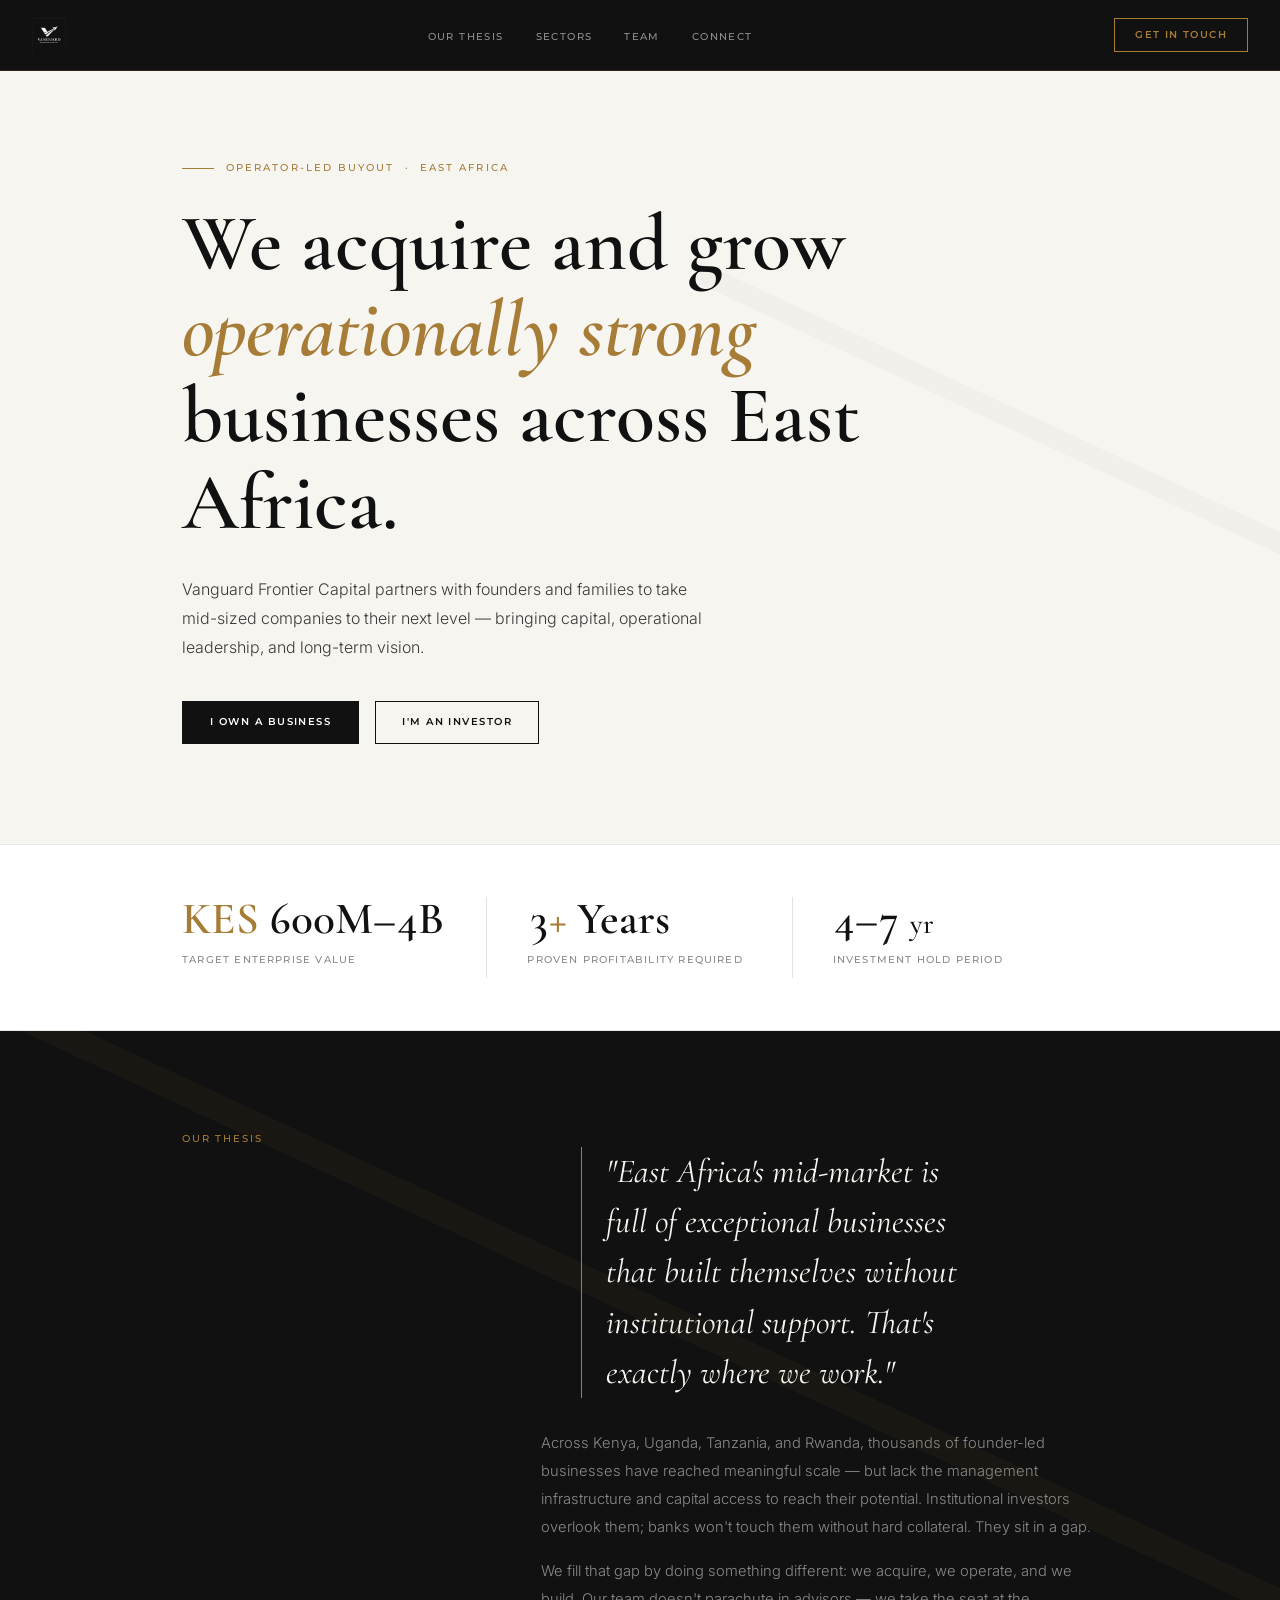
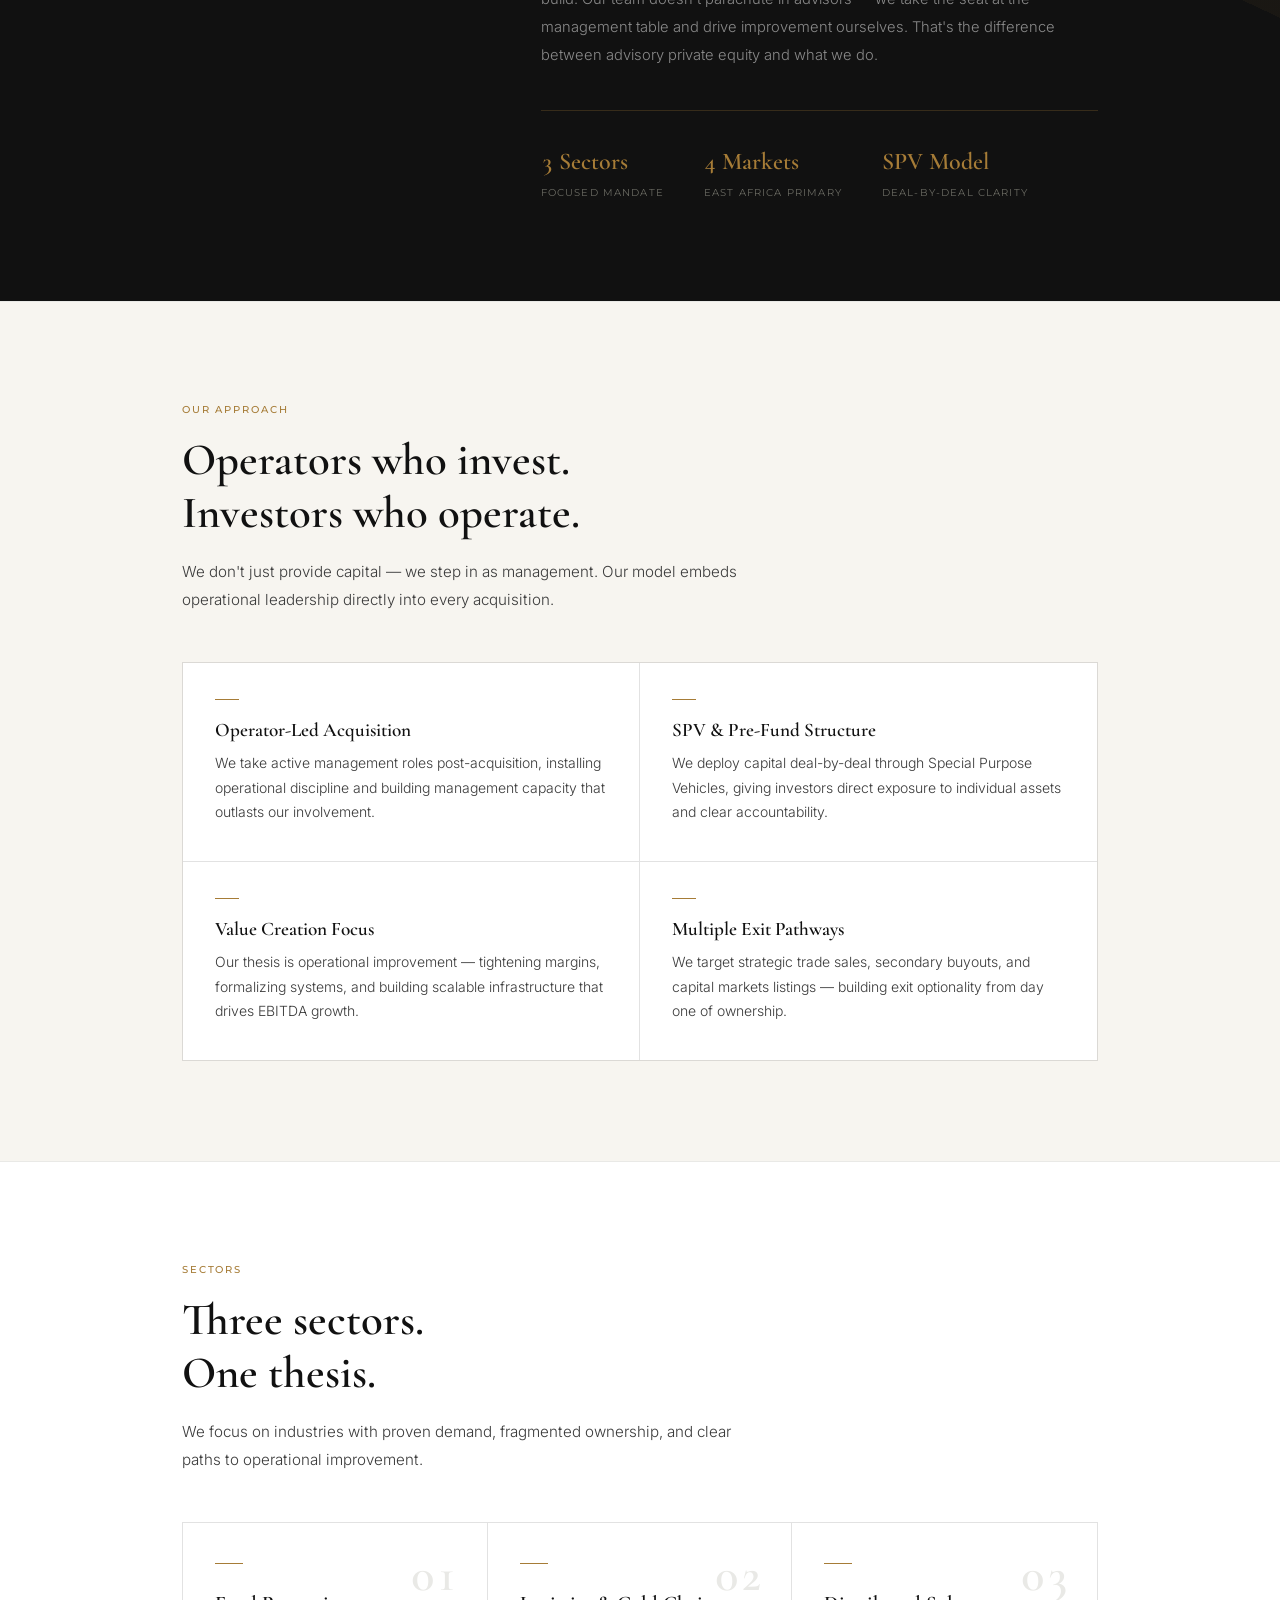
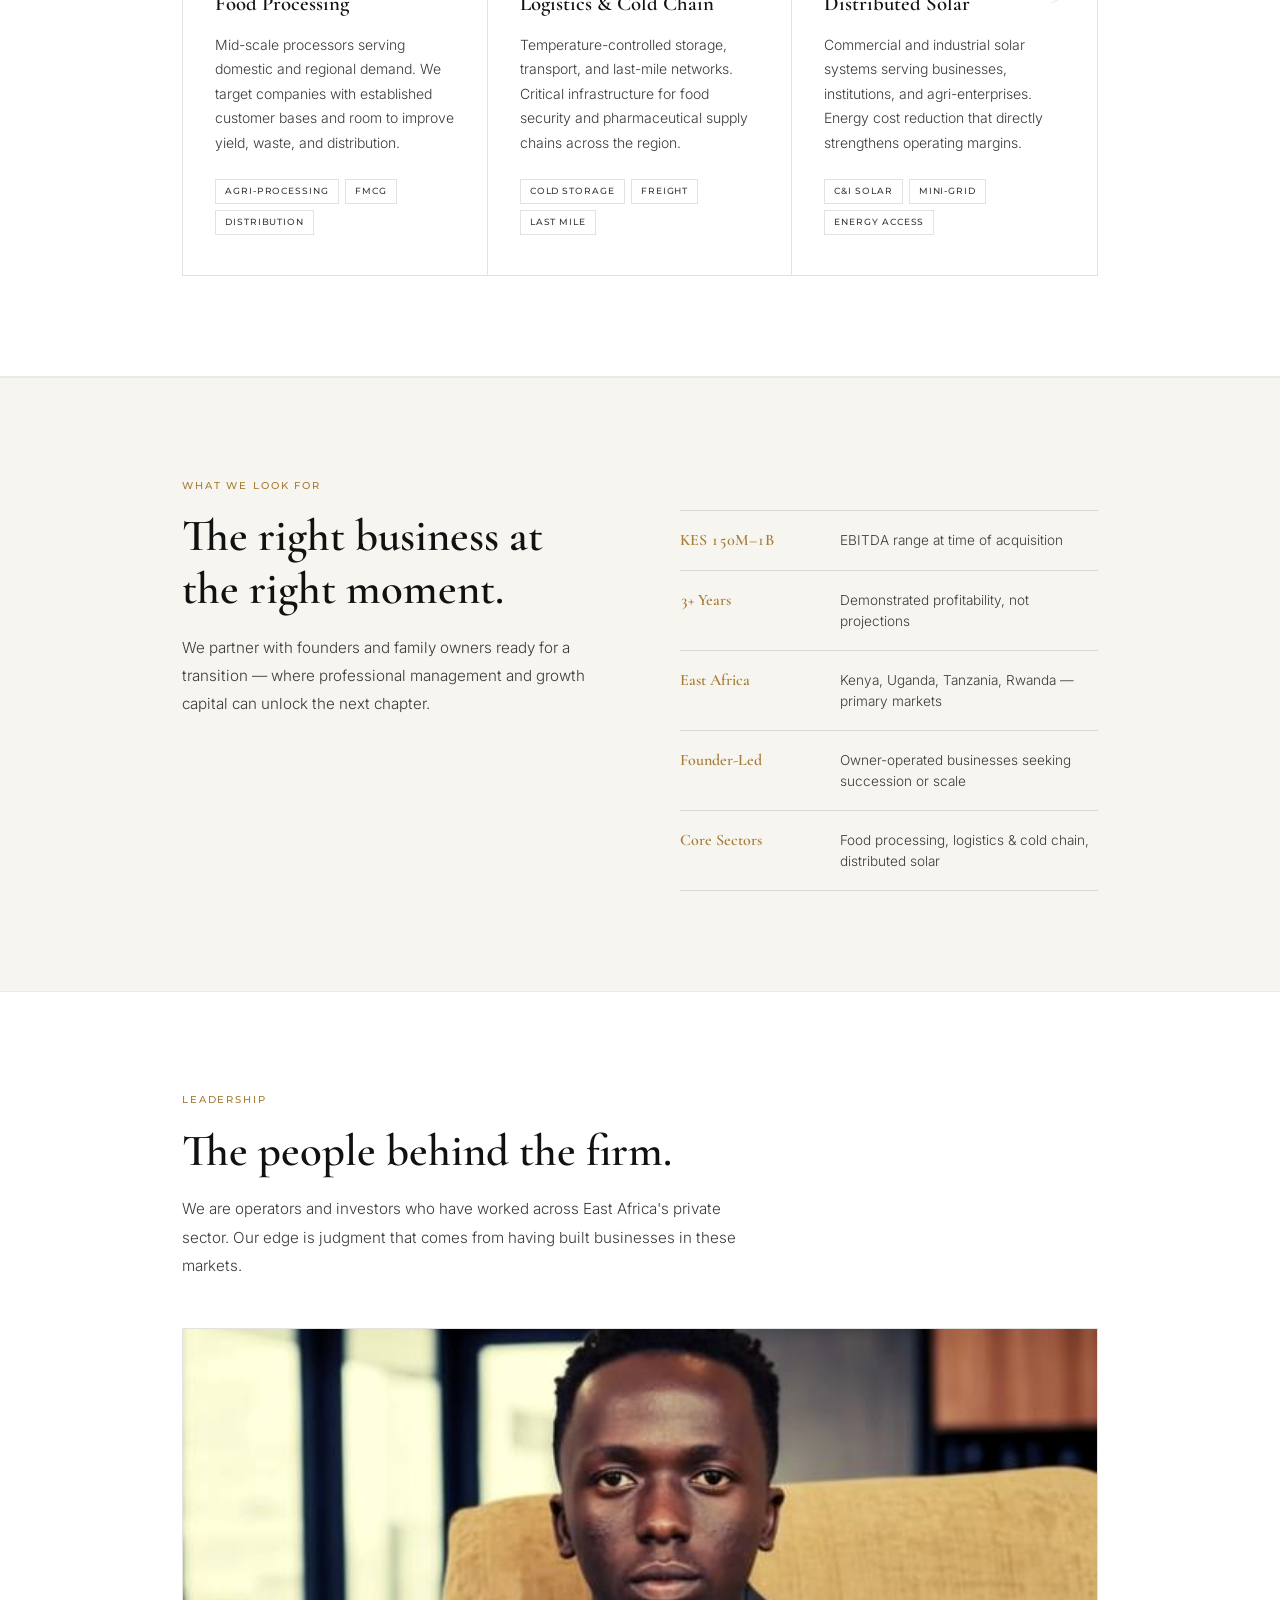
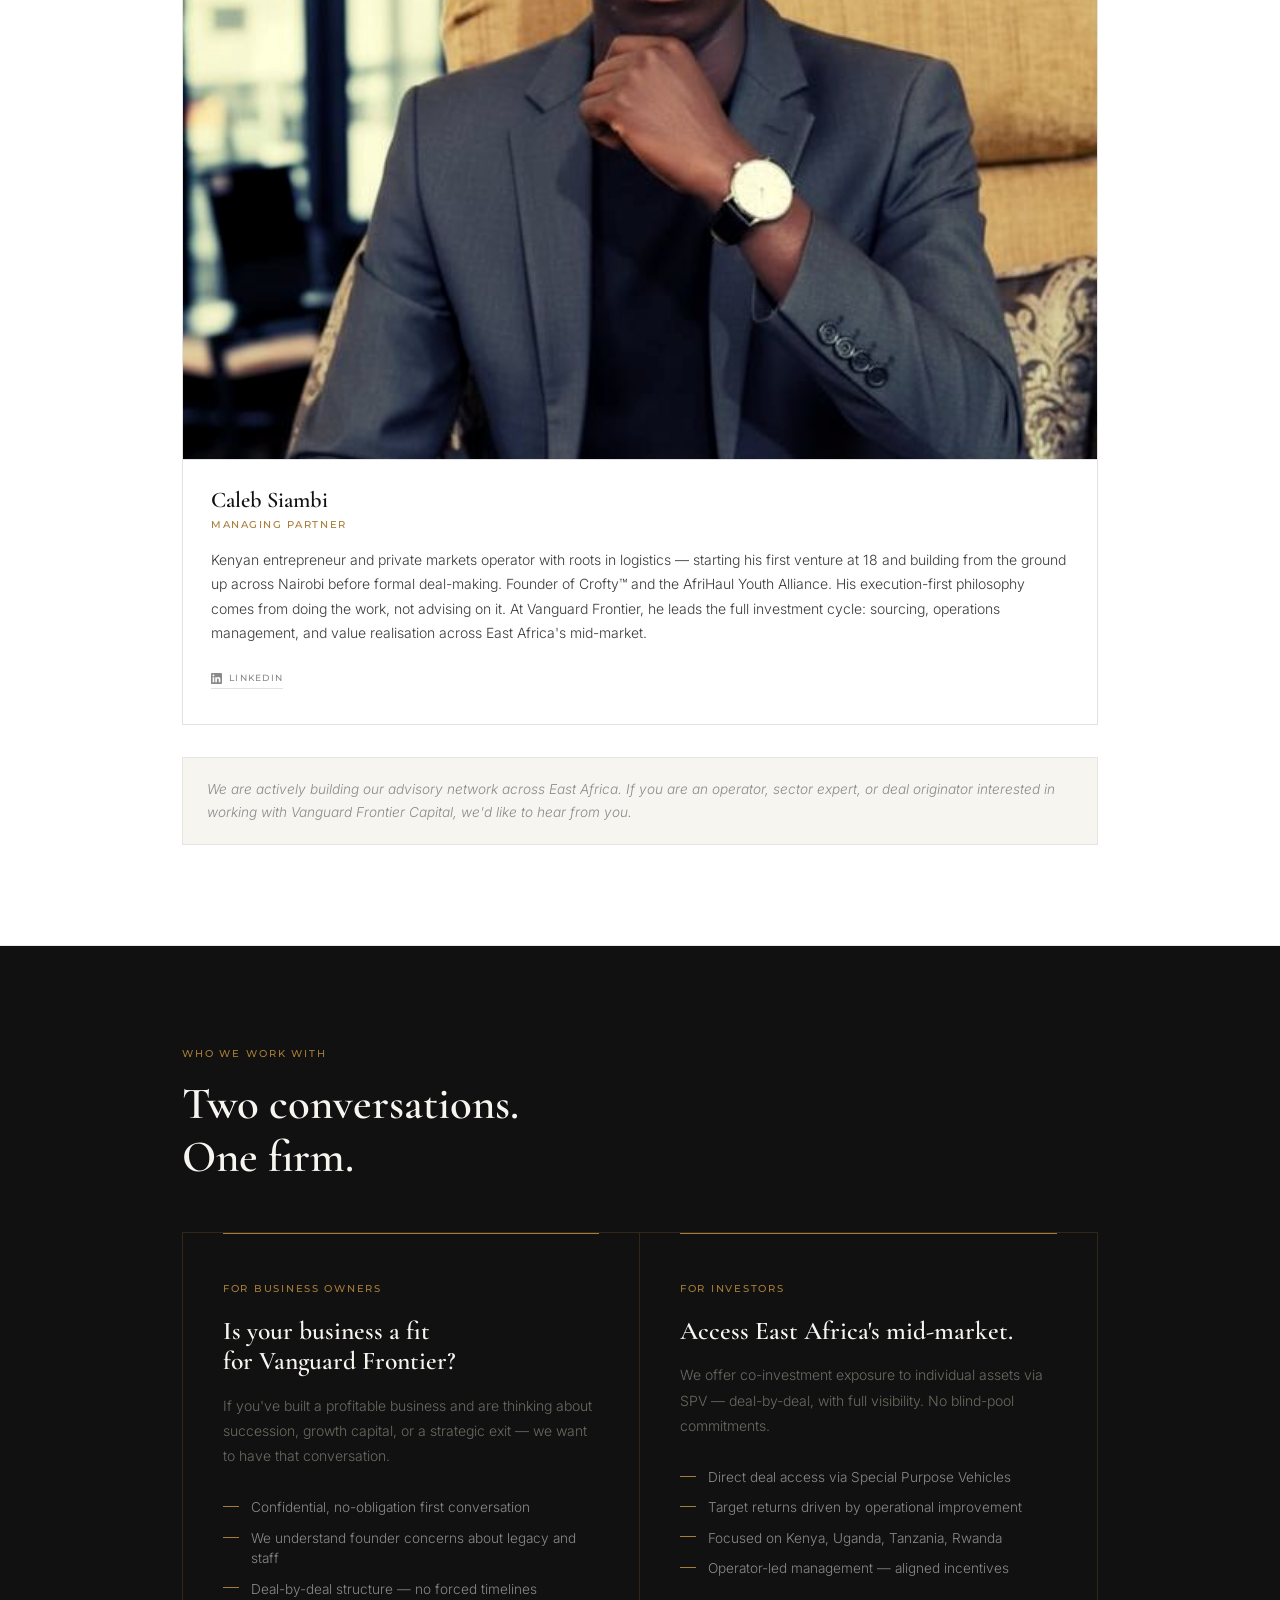
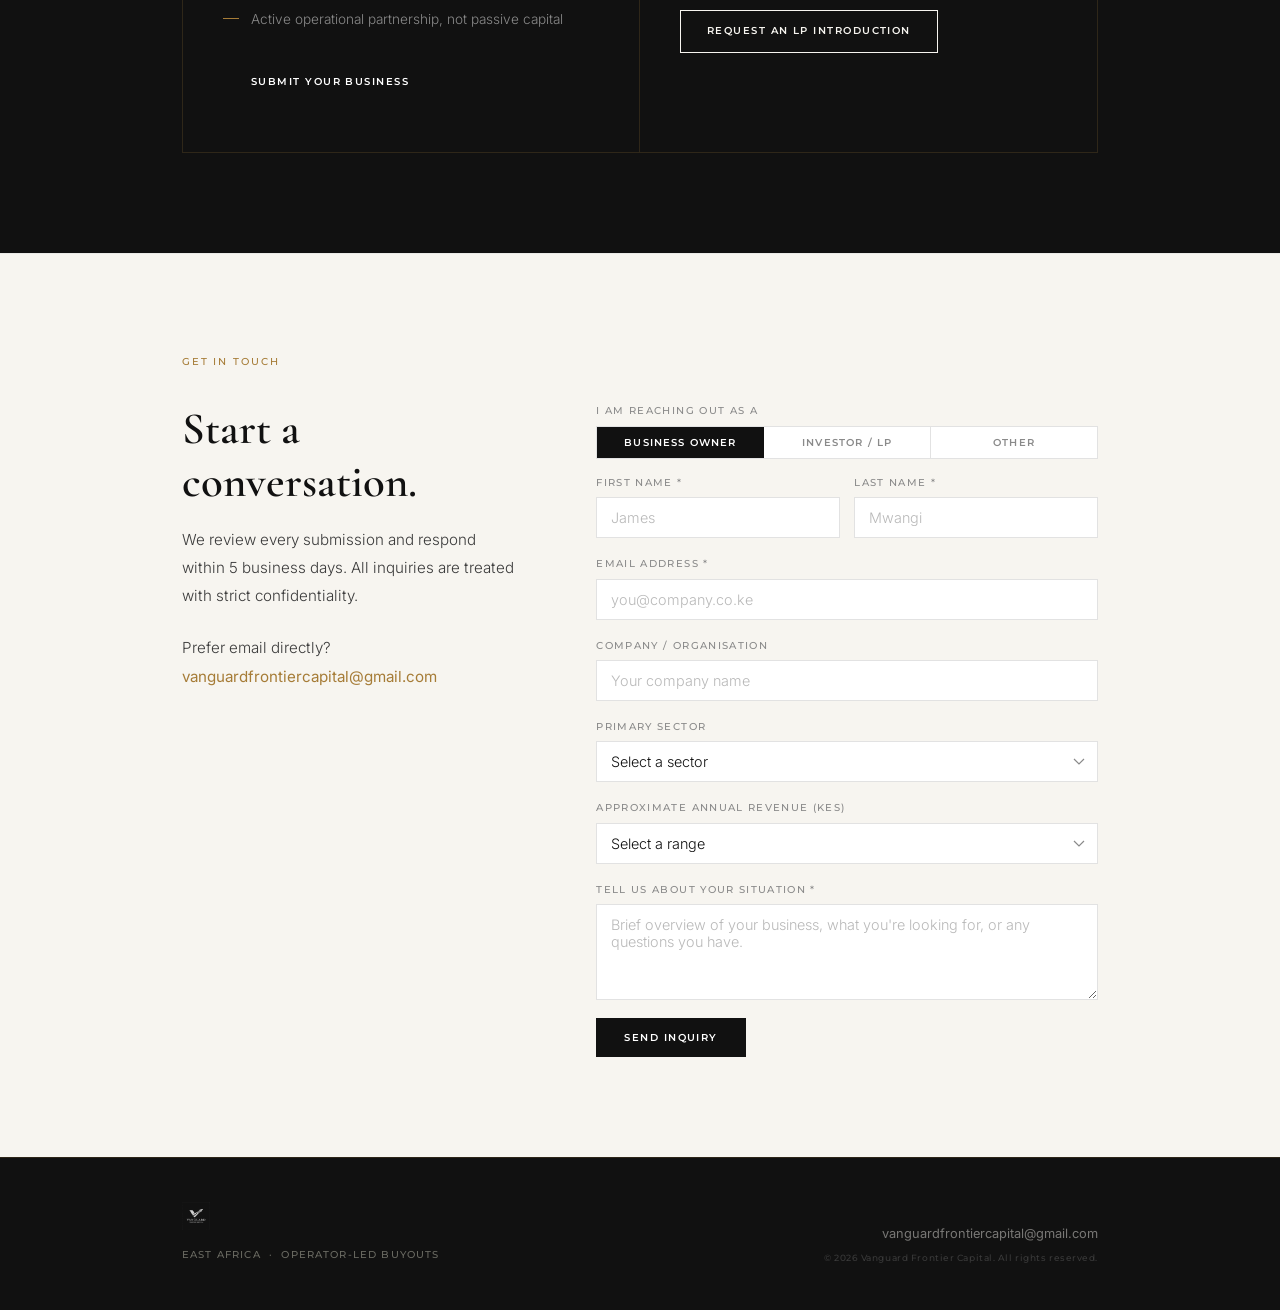
==== index.html @ 426a9747 "Add files via upload" ====
<!doctype html><html><head><meta charset=utf8><meta name=viewport content="width=device-width,initial-scale=1,viewport-fit=cover"><style>:root{color-scheme:light;box-sizing:border-box;padding-top:env(safe-area-inset-top,0px);padding-bottom:env(safe-area-inset-bottom,0px)}html{scroll-padding-top:env(safe-area-inset-top,0px)}body{margin:0;padding:0;font:14px -apple-system,BlinkMacSystemFont,sans-serif;background:#fff;color:#000}img{max-width:100%}[hidden]:not([hidden=until-found i]){display:none!important}</style></head><body>
<title>Vanguard Frontier Capital</title>
<meta name="claude:viewport-fit-sides" content="cover">
<link rel="stylesheet" href="https://fonts.googleapis.com/css2?family=Cormorant+Garamond:ital,wght@0,400;0,500;0,600;1,400;1,600&family=Inter:wght@300;400;500;600&family=Montserrat:wght@500;600&display=swap">

<style>
/* ─── Brand tokens (VFC Brand Guidelines Oct 2026) ───────────────────────── */
/* Layout: white-primary, strict grid, hairline rules, no gradients */
:root {
  --ink:       #111111;
  --white:     #FFFFFF;
  --paper:     #F7F5F0;
  --graphite:  #3A3A3A;
  --steel:     #8A8A8A;
  --mist:      #E9E9E6;
  --bronze:    #A67C37;
  --bronze-dim:#8a6630;
  --border:    rgba(17,17,17,0.12);
  --border-lt: rgba(17,17,17,0.07);

  /* Dark surfaces (nav, footer, select dark sections) */
  --dark-bg:   #111111;
  --dark-surf: #1a1a18;
  --dark-brd:  rgba(167,124,55,0.2);

  --display: 'Cormorant Garamond', Georgia, serif;
  --body:    'Inter', Arial, sans-serif;
  --label:   'Montserrat', Arial, sans-serif;

  color-scheme: light dark;
}

/* Committed to the brand's light-first look on light viewers,
   dark for dark-preferring — but the brand is light-primary */
@media (prefers-color-scheme: dark) {
  :root:not([data-theme="light"]) {
    --ink:      #F7F5F0;
    --white:    #141412;
    --paper:    #1a1a18;
    --graphite: #B8B8B0;
    --steel:    #6a6a62;
    --mist:     #2a2a28;
    --border:   rgba(247,245,240,0.1);
    --border-lt:rgba(247,245,240,0.06);
    color-scheme: dark;
  }
}
:root[data-theme="dark"] {
  --ink:      #F7F5F0;
  --white:    #141412;
  --paper:    #1a1a18;
  --graphite: #B8B8B0;
  --steel:    #6a6a62;
  --mist:     #2a2a28;
  --border:   rgba(247,245,240,0.1);
  --border-lt:rgba(247,245,240,0.06);
  color-scheme: dark;
}

*, *::before, *::after { box-sizing: border-box; }

body {
  margin: 0;
  background: var(--white);
  color: var(--ink);
  font-family: var(--body);
  font-size: 16px;
  line-height: 1.6;
  -webkit-font-smoothing: antialiased;
}

/* ─── Shared ─────────────────────────────────────────────────────────────── */
.inner {
  width: 100%;
  max-width: 980px;
  margin-inline: auto;
  padding-left:  max(32px, env(safe-area-inset-left, 0px));
  padding-right: max(32px, env(safe-area-inset-right, 0px));
}

.overline {
  font-family: var(--label);
  font-size: 0.65rem;
  font-weight: 500;
  letter-spacing: 0.18em;
  text-transform: uppercase;
  color: var(--bronze);
  margin: 0 0 1rem;
  display: block;
}

.section-h {
  font-family: var(--display);
  font-size: clamp(1.9rem, 4vw, 2.8rem);
  font-weight: 600;
  line-height: 1.18;
  text-wrap: balance;
  margin: 0 0 1.1rem;
  color: var(--ink);
}

.section-p {
  font-size: 0.95rem;
  font-weight: 300;
  color: var(--graphite);
  line-height: 1.85;
  margin: 0 0 1.5rem;
  max-width: 560px;
}

hr.rule {
  border: none;
  border-top: 0.5px solid var(--bronze);
  margin: 0;
  opacity: 0.5;
}

.btn-solid {
  display: inline-block;
  font-family: var(--label);
  font-size: 0.65rem;
  font-weight: 600;
  letter-spacing: 0.14em;
  text-transform: uppercase;
  color: var(--white);
  background: var(--ink);
  padding: 13px 28px;
  text-decoration: none;
  border: none;
  cursor: pointer;
  transition: background 0.2s;
}
.btn-solid:hover { background: var(--graphite); }

.btn-ghost {
  display: inline-block;
  font-family: var(--label);
  font-size: 0.65rem;
  font-weight: 600;
  letter-spacing: 0.14em;
  text-transform: uppercase;
  color: var(--ink);
  background: transparent;
  padding: 12px 26px;
  text-decoration: none;
  border: 1px solid var(--ink);
  cursor: pointer;
  transition: background 0.2s, color 0.2s;
}
.btn-ghost:hover { background: var(--ink); color: var(--white); }

/* ─── Nav ─── dark band, white logo */
nav {
  position: fixed;
  top: 0;
  inset-inline: 0;
  z-index: 100;
  background: var(--dark-bg);
  border-bottom: 0.5px solid var(--dark-brd);
  padding-block: 18px;
  padding-left:  max(32px, env(safe-area-inset-left, 0px));
  padding-right: max(32px, env(safe-area-inset-right, 0px));
  display: flex;
  align-items: center;
  justify-content: space-between;
  gap: 20px;
}

.nav-logo {
  height: 34px;
  width: auto;
  display: block;
}

.nav-links {
  display: flex;
  gap: 32px;
  list-style: none;
  margin: 0;
  padding: 0;
}
.nav-links a {
  font-family: var(--label);
  font-size: 0.62rem;
  font-weight: 500;
  letter-spacing: 0.14em;
  text-transform: uppercase;
  color: rgba(247,245,240,0.55);
  text-decoration: none;
  transition: color 0.2s;
}
.nav-links a:hover { color: #F7F5F0; }

.nav-cta {
  font-family: var(--label);
  font-size: 0.62rem;
  font-weight: 600;
  letter-spacing: 0.14em;
  text-transform: uppercase;
  color: var(--bronze);
  border: 0.5px solid var(--bronze);
  padding: 8px 20px;
  text-decoration: none;
  transition: background 0.2s, color 0.2s;
  white-space: nowrap;
}
.nav-cta:hover { background: var(--bronze); color: var(--dark-bg); }

/* ─── Hero ─── paper background, ink text */
#hero {
  background: var(--paper);
  padding-block: 160px 100px;
  position: relative;
  overflow: hidden;
  border-bottom: 0.5px solid var(--mist);
}

/* Diagonal arrow motif — brand signature, 5-10% opacity watermark */
#hero::after {
  content: "";
  position: absolute;
  top: 0; right: -60px; bottom: 0;
  width: 50%;
  background: linear-gradient(
    25deg,
    transparent 49%,
    rgba(17,17,17,0.025) 49%,
    rgba(17,17,17,0.025) 51%,
    transparent 51%
  );
  pointer-events: none;
}

.hero-eyebrow {
  font-family: var(--label);
  font-size: 0.65rem;
  font-weight: 500;
  letter-spacing: 0.2em;
  text-transform: uppercase;
  color: var(--bronze);
  margin: 0 0 1.5rem;
  display: flex;
  align-items: center;
  gap: 12px;
}
.hero-eyebrow::before {
  content: "";
  display: block;
  width: 32px;
  height: 0.5px;
  background: var(--bronze);
  flex-shrink: 0;
}

.hero-h1 {
  font-family: var(--display);
  font-size: clamp(2.8rem, 7vw, 5rem);
  font-weight: 600;
  line-height: 1.08;
  text-wrap: balance;
  margin: 0 0 1.8rem;
  max-width: 760px;
  color: var(--ink);
}
.hero-h1 em {
  font-style: italic;
  color: var(--bronze);
}

.hero-sub {
  font-size: 1rem;
  font-weight: 300;
  color: var(--graphite);
  max-width: 520px;
  margin: 0 0 2.5rem;
  line-height: 1.8;
}

.hero-ctas {
  display: flex;
  gap: 16px;
  flex-wrap: wrap;
}

/* ─── Stats strip ─── white bg, hairline borders */
#stats {
  background: var(--white);
  border-bottom: 0.5px solid var(--mist);
  padding-block: 52px;
}

.stats-row {
  display: grid;
  grid-template-columns: repeat(3, 1fr);
}

.stat-item {
  padding: 0 40px;
  border-right: 0.5px solid var(--border);
}
.stat-item:first-child { padding-left: 0; }
.stat-item:last-child  { border-right: none; }

.stat-num {
  font-family: var(--display);
  font-size: clamp(1.9rem, 3.5vw, 2.8rem);
  font-weight: 600;
  color: var(--ink);
  line-height: 1;
  margin: 0 0 0.4rem;
  font-variant-numeric: tabular-nums;
}
.stat-accent { color: var(--bronze); }

.stat-label {
  font-family: var(--label);
  font-size: 0.62rem;
  letter-spacing: 0.12em;
  text-transform: uppercase;
  color: var(--steel);
  font-weight: 500;
}

/* ─── Thesis ─── dark section */
#thesis {
  background: var(--dark-bg);
  padding-block: 100px;
  position: relative;
  overflow: hidden;
}

/* Diagonal motif on dark */
#thesis::before {
  content: "";
  position: absolute;
  inset: 0;
  background: linear-gradient(
    25deg,
    transparent 60%,
    rgba(167,124,55,0.06) 60%,
    rgba(167,124,55,0.06) 62%,
    transparent 62%
  );
  pointer-events: none;
}

#thesis .overline { color: var(--bronze); }

.thesis-layout {
  display: grid;
  grid-template-columns: 1fr 2fr;
  gap: 80px;
  align-items: start;
}

.thesis-quote {
  font-family: var(--display);
  font-size: clamp(1.5rem, 3vw, 2.1rem);
  font-style: italic;
  font-weight: 400;
  line-height: 1.5;
  color: #F7F5F0;
  margin: 0 0 2rem;
  border-left: 0.5px solid var(--bronze);
  padding-left: 24px;
  text-wrap: balance;
}

.thesis-body {
  font-size: 0.92rem;
  font-weight: 300;
  color: #8A8A8A;
  line-height: 1.9;
  margin: 0 0 1rem;
  max-width: 560px;
}

.thesis-pillars {
  display: flex;
  gap: 40px;
  margin-top: 2.5rem;
  padding-top: 2rem;
  border-top: 0.5px solid rgba(167,124,55,0.25);
  flex-wrap: wrap;
}

.pillar-val {
  font-family: var(--display);
  font-size: 1.5rem;
  font-weight: 600;
  color: var(--bronze);
  display: block;
  font-variant-numeric: tabular-nums;
}

.pillar-label {
  font-family: var(--label);
  font-size: 0.6rem;
  letter-spacing: 0.12em;
  text-transform: uppercase;
  color: #6a6a62;
  display: block;
  margin-top: 4px;
}

/* ─── Model ─── paper background */
#model {
  background: var(--paper);
  padding-block: 100px;
  border-top: 0.5px solid var(--mist);
  border-bottom: 0.5px solid var(--mist);
}

.model-grid {
  display: grid;
  grid-template-columns: 1fr 1fr;
  gap: 0;
  border: 0.5px solid var(--border);
  margin-top: 3rem;
}

.model-card {
  padding: 36px 32px;
  border-right: 0.5px solid var(--border);
  border-bottom: 0.5px solid var(--border);
  background: var(--white);
}
.model-card:nth-child(2n) { border-right: none; }
.model-card:nth-child(3),
.model-card:nth-child(4) { border-bottom: none; }

.card-rule {
  width: 24px;
  height: 0.5px;
  background: var(--bronze);
  margin-bottom: 1.2rem;
}

.model-card h3 {
  font-family: var(--display);
  font-size: 1.2rem;
  font-weight: 600;
  color: var(--ink);
  margin: 0 0 0.6rem;
  line-height: 1.2;
}

.model-card p {
  font-size: 0.875rem;
  color: var(--graphite);
  margin: 0;
  line-height: 1.75;
  font-weight: 300;
}

/* ─── Sectors ─── white */
#sectors {
  background: var(--white);
  padding-block: 100px;
  border-bottom: 0.5px solid var(--mist);
}

.sectors-grid {
  display: grid;
  grid-template-columns: repeat(3, 1fr);
  gap: 0;
  border: 0.5px solid var(--border);
  margin-top: 3rem;
}

.sector-card {
  padding: 40px 32px;
  border-right: 0.5px solid var(--border);
  position: relative;
  transition: background 0.25s;
}
.sector-card:last-child { border-right: none; }
.sector-card:hover { background: var(--paper); }

.sector-num {
  font-family: var(--display);
  font-size: 3rem;
  font-weight: 600;
  color: var(--mist);
  line-height: 1;
  position: absolute;
  top: 28px;
  right: 28px;
  font-variant-numeric: tabular-nums;
}

.sector-rule {
  width: 28px;
  height: 0.5px;
  background: var(--bronze);
  margin-bottom: 1.5rem;
}

.sector-card h3 {
  font-family: var(--display);
  font-size: 1.3rem;
  font-weight: 600;
  color: var(--ink);
  margin: 0 0 0.75rem;
  text-wrap: balance;
}

.sector-card p {
  font-size: 0.875rem;
  color: var(--graphite);
  margin: 0 0 1.5rem;
  line-height: 1.75;
  font-weight: 300;
}

.sector-tags {
  display: flex;
  flex-wrap: wrap;
  gap: 6px;
}

.tag {
  font-family: var(--label);
  font-size: 0.58rem;
  letter-spacing: 0.1em;
  text-transform: uppercase;
  color: var(--graphite);
  border: 0.5px solid var(--border);
  padding: 4px 9px;
  font-weight: 500;
}

/* ─── Target ─── paper */
#target {
  background: var(--paper);
  padding-block: 100px;
  border-top: 0.5px solid var(--mist);
  border-bottom: 0.5px solid var(--mist);
}

.target-layout {
  display: grid;
  grid-template-columns: 1fr 1fr;
  gap: 80px;
  align-items: start;
  margin-top: 1rem;
}

.criteria-list {
  list-style: none;
  padding: 0;
  margin: 0;
}

.criteria-list li {
  display: flex;
  gap: 24px;
  align-items: flex-start;
  padding: 18px 0;
  border-bottom: 0.5px solid var(--border);
}
.criteria-list li:first-child { border-top: 0.5px solid var(--border); }

.criteria-val {
  font-family: var(--display);
  font-size: 1rem;
  font-weight: 600;
  color: var(--bronze);
  min-width: 136px;
  font-variant-numeric: tabular-nums;
  flex-shrink: 0;
  line-height: 1.4;
}

.criteria-label {
  font-size: 0.85rem;
  color: var(--graphite);
  font-weight: 300;
  line-height: 1.55;
  min-width: 0;
  padding-top: 1px;
}

/* ─── Team ─── white */
#team {
  background: var(--white);
  padding-block: 100px;
  border-bottom: 0.5px solid var(--mist);
}

.team-grid {
  display: grid;
  grid-template-columns: repeat(auto-fit, minmax(280px, 1fr));
  gap: 0;
  border: 0.5px solid var(--border);
  margin-top: 3rem;
}

.team-card {
  border-right: 0.5px solid var(--border);
  overflow: hidden;
}
.team-card:last-child { border-right: none; }

.team-photo {
  width: 100%;
  aspect-ratio: 4/3.2;
  overflow: hidden;
  border-bottom: 0.5px solid var(--border);
}

.team-photo img {
  width: 100%;
  height: 100%;
  object-fit: cover;
  object-position: center 15%;
  display: block;
  filter: saturate(0.85) contrast(1.05);
}

.team-info {
  padding: 28px 28px 32px;
}

.team-name {
  font-family: var(--display);
  font-size: 1.4rem;
  font-weight: 600;
  color: var(--ink);
  margin: 0 0 4px;
  line-height: 1.1;
}

.team-role {
  font-family: var(--label);
  font-size: 0.6rem;
  letter-spacing: 0.16em;
  text-transform: uppercase;
  color: var(--bronze);
  margin: 0 0 16px;
  font-weight: 500;
}

.team-bio {
  font-size: 0.875rem;
  color: var(--graphite);
  font-weight: 300;
  line-height: 1.75;
  margin: 0 0 20px;
}

.team-linkedin {
  font-family: var(--label);
  font-size: 0.58rem;
  letter-spacing: 0.14em;
  text-transform: uppercase;
  color: var(--steel);
  text-decoration: none;
  display: inline-flex;
  align-items: center;
  gap: 7px;
  border-bottom: 0.5px solid var(--border);
  padding-bottom: 2px;
  transition: color 0.2s, border-color 0.2s;
  font-weight: 500;
}
.team-linkedin:hover { color: var(--bronze); border-color: var(--bronze); }

.team-note {
  margin-top: 2rem;
  padding: 20px 24px;
  border: 0.5px solid var(--border-lt);
  background: var(--paper);
}

.team-note p {
  font-size: 0.85rem;
  color: var(--steel);
  margin: 0;
  font-weight: 300;
  font-style: italic;
  line-height: 1.7;
}

/* ─── Dual CTA ─── dark */
#cta-split {
  background: var(--dark-bg);
  padding-block: 100px;
}

#cta-split .overline { color: var(--bronze); }
#cta-split .section-h { color: #F7F5F0; }

.cta-grid {
  display: grid;
  grid-template-columns: 1fr 1fr;
  gap: 0;
  border: 0.5px solid var(--dark-brd);
  margin-top: 3rem;
}

.cta-panel {
  padding: 48px 40px;
  border-right: 0.5px solid var(--dark-brd);
  position: relative;
}
.cta-panel:last-child { border-right: none; }

.cta-panel::before {
  content: "";
  position: absolute;
  top: 0;
  left: 40px;
  right: 40px;
  height: 0.5px;
  background: var(--bronze);
}

.cta-panel-label {
  font-family: var(--label);
  font-size: 0.6rem;
  letter-spacing: 0.18em;
  text-transform: uppercase;
  color: var(--bronze);
  display: block;
  margin-bottom: 1.2rem;
  font-weight: 500;
}

.cta-panel h3 {
  font-family: var(--display);
  font-size: 1.6rem;
  font-weight: 600;
  color: #F7F5F0;
  margin: 0 0 1rem;
  text-wrap: balance;
  line-height: 1.2;
}

.cta-panel p {
  font-size: 0.875rem;
  color: #6a6a62;
  font-weight: 300;
  line-height: 1.8;
  margin: 0 0 1.8rem;
}

.cta-bullets {
  list-style: none;
  padding: 0;
  margin: 0 0 2rem;
  display: flex;
  flex-direction: column;
  gap: 10px;
}

.cta-bullets li {
  font-size: 0.85rem;
  color: #8A8A8A;
  font-weight: 300;
  display: flex;
  align-items: flex-start;
  gap: 12px;
  line-height: 1.5;
}

.cta-bullets li::before {
  content: "";
  display: block;
  width: 16px;
  height: 0.5px;
  background: var(--bronze);
  margin-top: 0.65em;
  flex-shrink: 0;
}

/* ─── Inquiry form ─── paper */
#inquire {
  background: var(--paper);
  padding-block: 100px;
  border-top: 0.5px solid var(--mist);
}

.form-layout {
  display: grid;
  grid-template-columns: 1fr 1.5fr;
  gap: 80px;
  align-items: start;
  margin-top: 2rem;
}

.inquiry-form {
  display: flex;
  flex-direction: column;
  gap: 18px;
}

.field-row {
  display: grid;
  grid-template-columns: 1fr 1fr;
  gap: 14px;
}

.field {
  display: flex;
  flex-direction: column;
  gap: 7px;
}

.field label {
  font-family: var(--label);
  font-size: 0.6rem;
  letter-spacing: 0.14em;
  text-transform: uppercase;
  color: var(--steel);
  font-weight: 500;
}

.field input,
.field select,
.field textarea {
  background: var(--white);
  border: 0.5px solid var(--border);
  color: var(--ink);
  font-family: var(--body);
  font-size: 0.9rem;
  font-weight: 300;
  padding: 11px 14px;
  outline: none;
  transition: border-color 0.2s;
  width: 100%;
  -webkit-appearance: none;
  appearance: none;
  border-radius: 0;
}

.field input::placeholder,
.field textarea::placeholder { color: var(--steel); opacity: 0.6; }

.field input:focus,
.field select:focus,
.field textarea:focus { border-color: var(--bronze); }

.field select {
  background-image: url("data:image/svg+xml,%3Csvg xmlns='http://www.w3.org/2000/svg' width='12' height='7' viewBox='0 0 12 7'%3E%3Cpath d='M1 1l5 5 5-5' stroke='%238A8A8A' stroke-width='1.2' fill='none'/%3E%3C/svg%3E");
  background-repeat: no-repeat;
  background-position: right 12px center;
  padding-right: 32px;
  cursor: pointer;
}

.field textarea { resize: vertical; min-height: 96px; }

.type-pills {
  display: flex;
  border: 0.5px solid var(--border);
  background: var(--white);
}

.pill {
  flex: 1;
  padding: 10px 6px;
  font-family: var(--label);
  font-size: 0.6rem;
  letter-spacing: 0.12em;
  text-transform: uppercase;
  font-weight: 600;
  color: var(--steel);
  background: none;
  border: none;
  border-right: 0.5px solid var(--border);
  cursor: pointer;
  transition: background 0.15s, color 0.15s;
}
.pill:last-child { border-right: none; }
.pill.active { background: var(--ink); color: var(--white); }
.pill:not(.active):hover { color: var(--ink); background: var(--paper); }

.form-success {
  display: none;
  padding: 48px 24px;
  text-align: center;
  border: 0.5px solid var(--border);
  background: var(--white);
}
.form-success.visible { display: block; }
.form-success h3 {
  font-family: var(--display);
  font-size: 1.5rem;
  font-weight: 600;
  color: var(--bronze);
  margin: 0 0 0.75rem;
}
.form-success p {
  font-size: 0.9rem;
  color: var(--graphite);
  margin: 0;
  font-weight: 300;
}

/* ─── Footer ─── dark */
footer {
  background: var(--dark-bg);
  border-top: 0.5px solid var(--dark-brd);
  padding-block: 44px;
}

footer .inner {
  display: flex;
  justify-content: space-between;
  align-items: flex-end;
  flex-wrap: wrap;
  gap: 20px;
}

.footer-logo {
  height: 28px;
  width: auto;
  display: block;
  margin-bottom: 10px;
  opacity: 0.8;
}

.footer-tagline {
  font-family: var(--label);
  font-size: 0.6rem;
  letter-spacing: 0.12em;
  text-transform: uppercase;
  color: #6a6a62;
  font-weight: 500;
}

.footer-right {
  text-align: right;
  display: flex;
  flex-direction: column;
  gap: 6px;
}

.footer-email {
  font-size: 0.8rem;
  color: rgba(247,245,240,0.45);
  text-decoration: none;
  transition: color 0.2s;
}
.footer-email:hover { color: var(--bronze); }

.footer-copy {
  font-family: var(--label);
  font-size: 0.58rem;
  color: #3A3A3A;
  letter-spacing: 0.06em;
  font-weight: 500;
}

/* ─── Responsive ─────────────────────────────────────────────────────────── */
@media (max-width: 760px) {
  #hero { padding-block: 120px 80px; }
  nav { padding-block: 14px; }
  .nav-links { display: none; }

  .stats-row { grid-template-columns: 1fr; }
  .stat-item {
    padding: 22px 0;
    border-right: none;
    border-bottom: 0.5px solid var(--border);
  }
  .stat-item:last-child { border-bottom: none; padding-bottom: 0; }

  .thesis-layout,
  .target-layout,
  .form-layout { grid-template-columns: 1fr; gap: 40px; }

  .cta-grid { grid-template-columns: 1fr; }
  .cta-panel { border-right: none; border-bottom: 0.5px solid var(--dark-brd); }
  .cta-panel:last-child { border-bottom: none; }

  .model-grid { grid-template-columns: 1fr; }
  .model-card { border-right: none; }
  .model-card:nth-child(3),
  .model-card:nth-child(4) { border-bottom: 0.5px solid var(--border); }
  .model-card:last-child { border-bottom: none; }

  .sectors-grid { grid-template-columns: 1fr; }
  .sector-card { border-right: none; border-bottom: 0.5px solid var(--border); }
  .sector-card:last-child { border-bottom: none; }

  .field-row { grid-template-columns: 1fr; }

  footer .inner { flex-direction: column; align-items: flex-start; }
  .footer-right { text-align: left; }
  #hero::after { display: none; }

  #model, #sectors, #target, #team, #cta-split, #inquire, #thesis { padding-block: 72px; }
}

@media (max-width: 480px) {
  .inner {
    padding-left: max(20px, env(safe-area-inset-left, 0px));
    padding-right: max(20px, env(safe-area-inset-right, 0px));
  }
  .hero-ctas { flex-direction: column; align-items: flex-start; }
  .hero-ctas > * { width: 100%; text-align: center; }
  .model-card, .cta-panel { padding: 28px 20px; }
  .sector-card { padding: 32px 20px; }
  .team-info { padding: 24px 20px 28px; }
}
</style>

<!-- ─── Nav ─────────────────────────────────────────────────────────────── -->
<nav>
  <img class="nav-logo" src="[data-uri]" alt="Vanguard Frontier Capital">
  <ul class="nav-links">
    <li><a href="#thesis">Our Thesis</a></li>
    <li><a href="#sectors">Sectors</a></li>
    <li><a href="#team">Team</a></li>
    <li><a href="#inquire">Connect</a></li>
  </ul>
  <a class="nav-cta" href="#inquire">Get in Touch</a>
</nav>

<!-- ─── Hero ─────────────────────────────────────────────────────────────── -->
<section id="hero">
  <div class="inner">
    <p class="hero-eyebrow">Operator-Led Buyout &nbsp;·&nbsp; East Africa</p>
    <h1 class="hero-h1">
      We acquire and grow<br>
      <em>operationally strong</em><br>
      businesses across East Africa.
    </h1>
    <p class="hero-sub">
      Vanguard Frontier Capital partners with founders and families to take
      mid-sized companies to their next level — bringing capital, operational
      leadership, and long-term vision.
    </p>
    <div class="hero-ctas">
      <a class="btn-solid" href="#inquire">I Own a Business</a>
      <a class="btn-ghost" href="#cta-split">I'm an Investor</a>
    </div>
  </div>
</section>

<!-- ─── Stats ─────────────────────────────────────────────────────────────── -->
<section id="stats">
  <div class="inner">
    <div class="stats-row">
      <div class="stat-item">
        <p class="stat-num"><span class="stat-accent">KES</span> 600M–4B</p>
        <p class="stat-label">Target Enterprise Value</p>
      </div>
      <div class="stat-item">
        <p class="stat-num">3<span class="stat-accent">+</span> Years</p>
        <p class="stat-label">Proven Profitability Required</p>
      </div>
      <div class="stat-item">
        <p class="stat-num">4–7 <span style="font-size:0.65em;font-weight:500;">yr</span></p>
        <p class="stat-label">Investment Hold Period</p>
      </div>
    </div>
  </div>
</section>

<!-- ─── Thesis ────────────────────────────────────────────────────────────── -->
<section id="thesis">
  <div class="inner">
    <div class="thesis-layout">
      <div>
        <span class="overline">Our Thesis</span>
      </div>
      <div>
        <blockquote>
          <p class="thesis-quote">"East Africa's mid-market is full of exceptional businesses that built themselves without institutional support. That's exactly where we work."</p>
        </blockquote>
        <p class="thesis-body">Across Kenya, Uganda, Tanzania, and Rwanda, thousands of founder-led businesses have reached meaningful scale — but lack the management infrastructure and capital access to reach their potential. Institutional investors overlook them; banks won't touch them without hard collateral. They sit in a gap.</p>
        <p class="thesis-body">We fill that gap by doing something different: we acquire, we operate, and we build. Our team doesn't parachute in advisors — we take the seat at the management table and drive improvement ourselves. That's the difference between advisory private equity and what we do.</p>
        <div class="thesis-pillars">
          <div>
            <span class="pillar-val">3 Sectors</span>
            <span class="pillar-label">Focused mandate</span>
          </div>
          <div>
            <span class="pillar-val">4 Markets</span>
            <span class="pillar-label">East Africa primary</span>
          </div>
          <div>
            <span class="pillar-val">SPV Model</span>
            <span class="pillar-label">Deal-by-deal clarity</span>
          </div>
        </div>
      </div>
    </div>
  </div>
</section>

<!-- ─── Model ─────────────────────────────────────────────────────────────── -->
<section id="model">
  <div class="inner">
    <span class="overline">Our Approach</span>
    <h2 class="section-h">Operators who invest.<br>Investors who operate.</h2>
    <p class="section-p">We don't just provide capital — we step in as management. Our model embeds operational leadership directly into every acquisition.</p>
    <div class="model-grid">
      <div class="model-card">
        <div class="card-rule"></div>
        <h3>Operator-Led Acquisition</h3>
        <p>We take active management roles post-acquisition, installing operational discipline and building management capacity that outlasts our involvement.</p>
      </div>
      <div class="model-card">
        <div class="card-rule"></div>
        <h3>SPV &amp; Pre-Fund Structure</h3>
        <p>We deploy capital deal-by-deal through Special Purpose Vehicles, giving investors direct exposure to individual assets and clear accountability.</p>
      </div>
      <div class="model-card">
        <div class="card-rule"></div>
        <h3>Value Creation Focus</h3>
        <p>Our thesis is operational improvement — tightening margins, formalizing systems, and building scalable infrastructure that drives EBITDA growth.</p>
      </div>
      <div class="model-card">
        <div class="card-rule"></div>
        <h3>Multiple Exit Pathways</h3>
        <p>We target strategic trade sales, secondary buyouts, and capital markets listings — building exit optionality from day one of ownership.</p>
      </div>
    </div>
  </div>
</section>

<!-- ─── Sectors ───────────────────────────────────────────────────────────── -->
<section id="sectors">
  <div class="inner">
    <span class="overline">Sectors</span>
    <h2 class="section-h">Three sectors.<br>One thesis.</h2>
    <p class="section-p">We focus on industries with proven demand, fragmented ownership, and clear paths to operational improvement.</p>
    <div class="sectors-grid">
      <div class="sector-card">
        <span class="sector-num" aria-hidden="true">01</span>
        <div class="sector-rule"></div>
        <h3>Food Processing</h3>
        <p>Mid-scale processors serving domestic and regional demand. We target companies with established customer bases and room to improve yield, waste, and distribution.</p>
        <div class="sector-tags">
          <span class="tag">Agri-processing</span>
          <span class="tag">FMCG</span>
          <span class="tag">Distribution</span>
        </div>
      </div>
      <div class="sector-card">
        <span class="sector-num" aria-hidden="true">02</span>
        <div class="sector-rule"></div>
        <h3>Logistics &amp; Cold Chain</h3>
        <p>Temperature-controlled storage, transport, and last-mile networks. Critical infrastructure for food security and pharmaceutical supply chains across the region.</p>
        <div class="sector-tags">
          <span class="tag">Cold storage</span>
          <span class="tag">Freight</span>
          <span class="tag">Last mile</span>
        </div>
      </div>
      <div class="sector-card">
        <span class="sector-num" aria-hidden="true">03</span>
        <div class="sector-rule"></div>
        <h3>Distributed Solar</h3>
        <p>Commercial and industrial solar systems serving businesses, institutions, and agri-enterprises. Energy cost reduction that directly strengthens operating margins.</p>
        <div class="sector-tags">
          <span class="tag">C&amp;I Solar</span>
          <span class="tag">Mini-grid</span>
          <span class="tag">Energy access</span>
        </div>
      </div>
    </div>
  </div>
</section>

<!-- ─── Target ────────────────────────────────────────────────────────────── -->
<section id="target">
  <div class="inner">
    <span class="overline">What We Look For</span>
    <div class="target-layout">
      <div>
        <h2 class="section-h">The right business at the right moment.</h2>
        <p class="section-p">We partner with founders and family owners ready for a transition — where professional management and growth capital can unlock the next chapter.</p>
      </div>
      <div>
        <ul class="criteria-list">
          <li>
            <span class="criteria-val">KES 150M–1B</span>
            <span class="criteria-label">EBITDA range at time of acquisition</span>
          </li>
          <li>
            <span class="criteria-val">3+ Years</span>
            <span class="criteria-label">Demonstrated profitability, not projections</span>
          </li>
          <li>
            <span class="criteria-val">East Africa</span>
            <span class="criteria-label">Kenya, Uganda, Tanzania, Rwanda — primary markets</span>
          </li>
          <li>
            <span class="criteria-val">Founder-Led</span>
            <span class="criteria-label">Owner-operated businesses seeking succession or scale</span>
          </li>
          <li>
            <span class="criteria-val">Core Sectors</span>
            <span class="criteria-label">Food processing, logistics &amp; cold chain, distributed solar</span>
          </li>
        </ul>
      </div>
    </div>
  </div>
</section>

<!-- ─── Team ──────────────────────────────────────────────────────────────── -->
<section id="team">
  <div class="inner">
    <span class="overline">Leadership</span>
    <h2 class="section-h">The people behind the firm.</h2>
    <p class="section-p">We are operators and investors who have worked across East Africa's private sector. Our edge is judgment that comes from having built businesses in these markets.</p>
    <div class="team-grid">
      <div class="team-card">
        <div class="team-photo">
          <img src="[data-uri]" alt="Caleb Siambi — Managing Partner, Vanguard Frontier Capital">
        </div>
        <div class="team-info">
          <h3 class="team-name">Caleb Siambi</h3>
          <p class="team-role">Managing Partner</p>
          <p class="team-bio">Kenyan entrepreneur and private markets operator with roots in logistics — starting his first venture at 18 and building from the ground up across Nairobi before formal deal-making. Founder of Crofty™ and the AfriHaul Youth Alliance. His execution-first philosophy comes from doing the work, not advising on it. At Vanguard Frontier, he leads the full investment cycle: sourcing, operations management, and value realisation across East Africa's mid-market.</p>
          <a class="team-linkedin" href="https://ke.linkedin.com/in/caleb-siambi" target="_blank" rel="noopener">
            <svg width="11" height="11" viewBox="0 0 24 24" fill="currentColor" aria-hidden="true"><path d="M20.447 20.452h-3.554v-5.569c0-1.328-.027-3.037-1.852-3.037-1.853 0-2.136 1.445-2.136 2.939v5.667H9.351V9h3.414v1.561h.046c.477-.9 1.637-1.85 3.37-1.85 3.601 0 4.267 2.37 4.267 5.455v6.286zM5.337 7.433c-1.144 0-2.063-.926-2.063-2.065 0-1.138.92-2.063 2.063-2.063 1.14 0 2.064.925 2.064 2.063 0 1.139-.925 2.065-2.064 2.065zm1.782 13.019H3.555V9h3.564v11.452zM22.225 0H1.771C.792 0 0 .774 0 1.729v20.542C0 23.227.792 24 1.771 24h20.451C23.2 24 24 23.227 24 22.271V1.729C24 .774 23.2 0 22.222 0h.003z"/></svg>
            LinkedIn
          </a>
        </div>
      </div>
    </div>
    <div class="team-note">
      <p>We are actively building our advisory network across East Africa. If you are an operator, sector expert, or deal originator interested in working with Vanguard Frontier Capital, we'd like to hear from you.</p>
    </div>
  </div>
</section>

<!-- ─── Dual CTA ───────────────────────────────────────────────────────────── -->
<section id="cta-split">
  <div class="inner">
    <span class="overline">Who We Work With</span>
    <h2 class="section-h">Two conversations.<br>One firm.</h2>
    <div class="cta-grid">
      <div class="cta-panel">
        <span class="cta-panel-label">For Business Owners</span>
        <h3>Is your business a fit for Vanguard Frontier?</h3>
        <p>If you've built a profitable business and are thinking about succession, growth capital, or a strategic exit — we want to have that conversation.</p>
        <ul class="cta-bullets">
          <li>Confidential, no-obligation first conversation</li>
          <li>We understand founder concerns about legacy and staff</li>
          <li>Deal-by-deal structure — no forced timelines</li>
          <li>Active operational partnership, not passive capital</li>
        </ul>
        <a class="btn-solid" href="#inquire">Submit Your Business</a>
      </div>
      <div class="cta-panel">
        <span class="cta-panel-label">For Investors</span>
        <h3>Access East Africa's mid-market.</h3>
        <p>We offer co-investment exposure to individual assets via SPV — deal-by-deal, with full visibility. No blind-pool commitments.</p>
        <ul class="cta-bullets">
          <li>Direct deal access via Special Purpose Vehicles</li>
          <li>Target returns driven by operational improvement</li>
          <li>Focused on Kenya, Uganda, Tanzania, Rwanda</li>
          <li>Operator-led management — aligned incentives</li>
        </ul>
        <a class="btn-ghost" style="color:#F7F5F0;border-color:#F7F5F0;" onmouseover="this.style.background='#F7F5F0';this.style.color='#111111'" onmouseout="this.style.background='';this.style.color='#F7F5F0'" href="#inquire">Request an LP Introduction</a>
      </div>
    </div>
  </div>
</section>

<!-- ─── Inquiry Form ───────────────────────────────────────────────────────── -->
<section id="inquire">
  <div class="inner">
    <span class="overline">Get in Touch</span>
    <div class="form-layout">
      <div>
        <h2 class="section-h">Start a conversation.</h2>
        <p class="section-p">We review every submission and respond within 5 business days. All inquiries are treated with strict confidentiality.</p>
        <p class="section-p">Prefer email directly?<br>
          <a href="mailto:vanguardfrontiercapital@gmail.com" style="color:var(--bronze);text-decoration:none;font-weight:400;">vanguardfrontiercapital@gmail.com</a>
        </p>
      </div>
      <div>
        <div id="formWrap">
          <div style="margin-bottom:16px;">
            <div style="font-family:var(--label);font-size:0.6rem;letter-spacing:0.14em;text-transform:uppercase;color:var(--steel);margin-bottom:8px;font-weight:500;">I am reaching out as a</div>
            <div class="type-pills">
              <button class="pill active" id="pill-owner" onclick="setType('owner')">Business Owner</button>
              <button class="pill" id="pill-investor" onclick="setType('investor')">Investor / LP</button>
              <button class="pill" id="pill-other" onclick="setType('other')">Other</button>
            </div>
          </div>
          <form class="inquiry-form" id="inquiryForm" onsubmit="handleSubmit(event)">
            <input type="hidden" id="inquiryType" value="owner">
            <div class="field-row">
              <div class="field">
                <label for="firstName">First Name *</label>
                <input type="text" id="firstName" placeholder="James" required>
              </div>
              <div class="field">
                <label for="lastName">Last Name *</label>
                <input type="text" id="lastName" placeholder="Mwangi" required>
              </div>
            </div>
            <div class="field">
              <label for="email">Email Address *</label>
              <input type="email" id="email" placeholder="you@company.co.ke" required>
            </div>
            <div class="field">
              <label for="company">Company / Organisation</label>
              <input type="text" id="company" placeholder="Your company name">
            </div>
            <div class="field" id="sectorField">
              <label for="sector">Primary Sector</label>
              <select id="sector">
                <option value="" disabled selected>Select a sector</option>
                <option>Food Processing</option>
                <option>Logistics &amp; Cold Chain</option>
                <option>Distributed Solar</option>
                <option>Other</option>
              </select>
            </div>
            <div class="field" id="revenueField">
              <label for="revenue">Approximate Annual Revenue (KES)</label>
              <select id="revenue">
                <option value="" disabled selected>Select a range</option>
                <option>Under 100M</option>
                <option>100M – 500M</option>
                <option>500M – 1B</option>
                <option>1B – 5B</option>
                <option>Over 5B</option>
              </select>
            </div>
            <div class="field">
              <label for="message">Tell us about your situation *</label>
              <textarea id="message" placeholder="Brief overview of your business, what you're looking for, or any questions you have." required></textarea>
            </div>
            <button type="submit" class="btn-solid" style="align-self:flex-start;">Send Inquiry</button>
          </form>
        </div>
        <div class="form-success" id="formSuccess">
          <h3>Message received.</h3>
          <p>Thank you for reaching out. We'll review your inquiry and be in touch within 5 business days.</p>
        </div>
      </div>
    </div>
  </div>
</section>

<!-- ─── Footer ────────────────────────────────────────────────────────────── -->
<footer>
  <div class="inner">
    <div>
      <img class="footer-logo" src="[data-uri]" alt="Vanguard Frontier Capital">
      <span class="footer-tagline">East Africa &nbsp;·&nbsp; Operator-Led Buyouts</span>
    </div>
    <div class="footer-right">
      <a class="footer-email" href="mailto:vanguardfrontiercapital@gmail.com">vanguardfrontiercapital@gmail.com</a>
      <span class="footer-copy">&copy; 2026 Vanguard Frontier Capital. All rights reserved.</span>
    </div>
  </div>
</footer>

<script>
function setType(type) {
  document.getElementById('inquiryType').value = type;
  ['owner','investor','other'].forEach(function(t) {
    document.getElementById('pill-' + t).classList.toggle('active', t === type);
  });
  var isBiz = type === 'owner';
  document.getElementById('sectorField').style.display  = isBiz ? '' : 'none';
  document.getElementById('revenueField').style.display = isBiz ? '' : 'none';
  var placeholders = {
    owner: "Brief overview of your business, what you're looking for, or any questions you have.",
    investor: "Your background, investment interests, and what you'd like to learn about our deal pipeline.",
    other: "How can we help you?"
  };
  document.getElementById('message').placeholder = placeholders[type];
}

function handleSubmit(e) {
  e.preventDefault();
  var type    = document.getElementById('inquiryType').value;
  var first   = document.getElementById('firstName').value;
  var last    = document.getElementById('lastName').value;
  var email   = document.getElementById('email').value;
  var company = document.getElementById('company').value;
  var sector  = document.getElementById('sectorField').style.display !== 'none' ? document.getElementById('sector').value : '';
  var revenue = document.getElementById('revenueField').style.display !== 'none' ? document.getElementById('revenue').value : '';
  var message = document.getElementById('message').value;
  var labels  = { owner: 'Business Owner', investor: 'Investor / LP', other: 'Other' };
  var body = [
    'Inquiry Type: ' + labels[type],
    'Name: ' + first + ' ' + last,
    'Email: ' + email,
    company ? 'Company: ' + company : '',
    sector  ? 'Sector: '  + sector  : '',
    revenue ? 'Revenue: ' + revenue : '',
    '', message
  ].filter(Boolean).join('\n');
  var subject = 'VFC Inquiry — ' + labels[type] + ' — ' + first + ' ' + last;
  var mailto  = 'mailto:vanguardfrontiercapital@gmail.com?subject=' + encodeURIComponent(subject) + '&body=' + encodeURIComponent(body);
  try { window.location.href = mailto; } catch(err) {}
  document.getElementById('inquiryForm').hidden = true;
  document.getElementById('formSuccess').classList.add('visible');
}

document.querySelectorAll('a[href^="#"]').forEach(function(a) {
  a.addEventListener('click', function(e) {
    var target = document.querySelector(this.getAttribute('href'));
    if (target) { e.preventDefault(); target.scrollIntoView({ behavior: 'smooth', block: 'start' }); }
  });
});
</script>

</body></html>
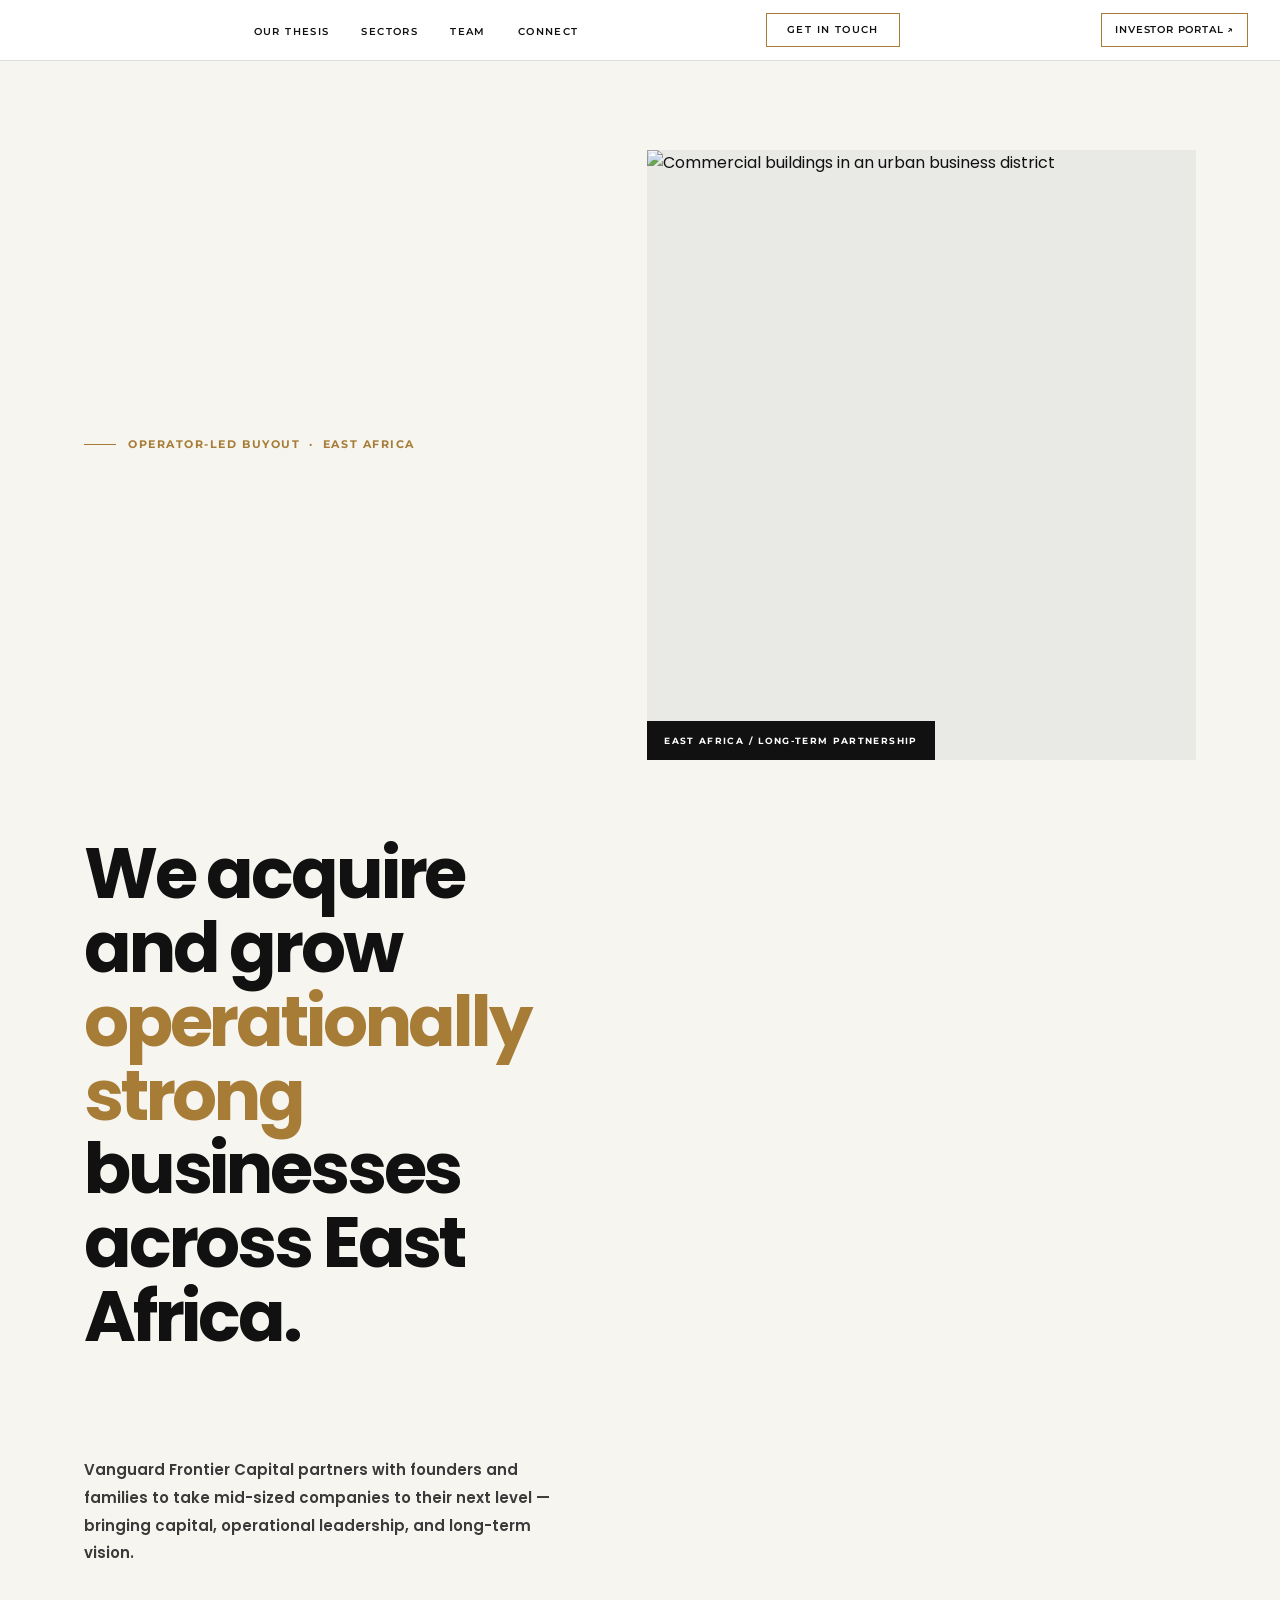
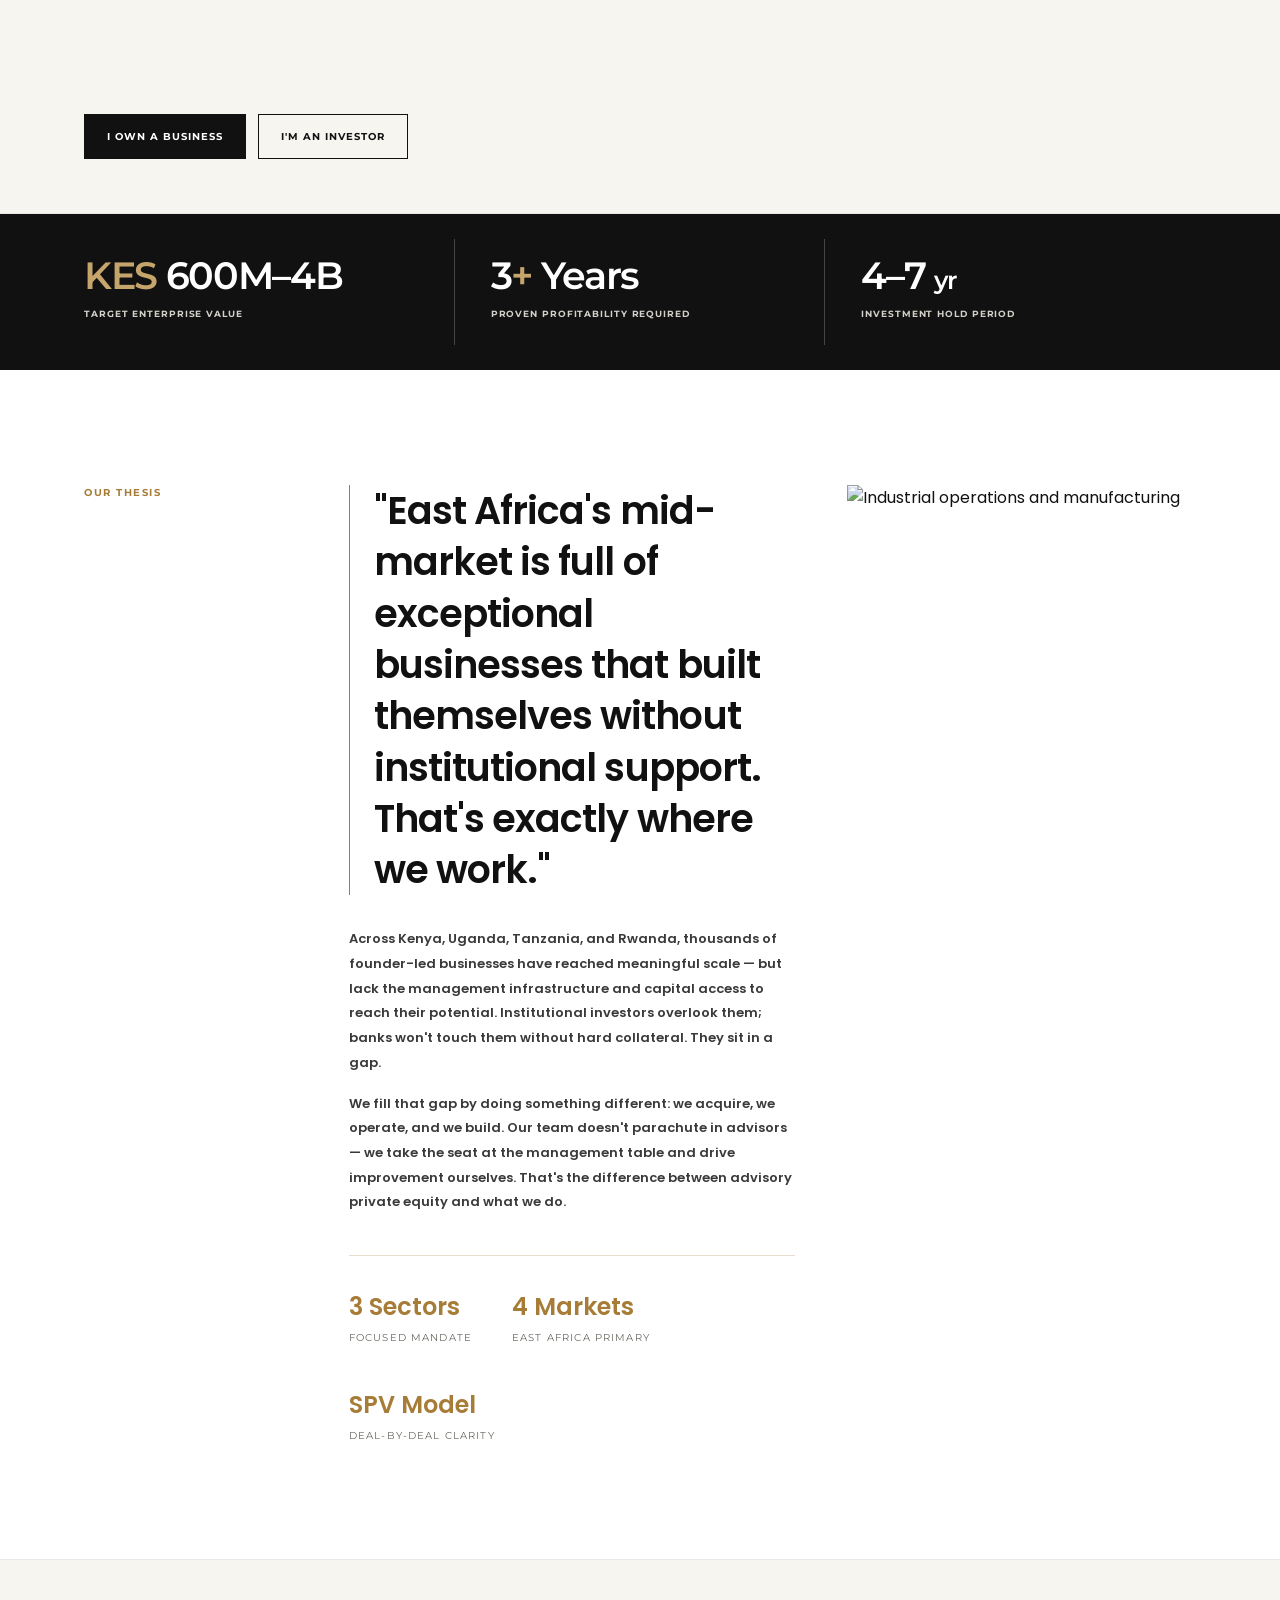
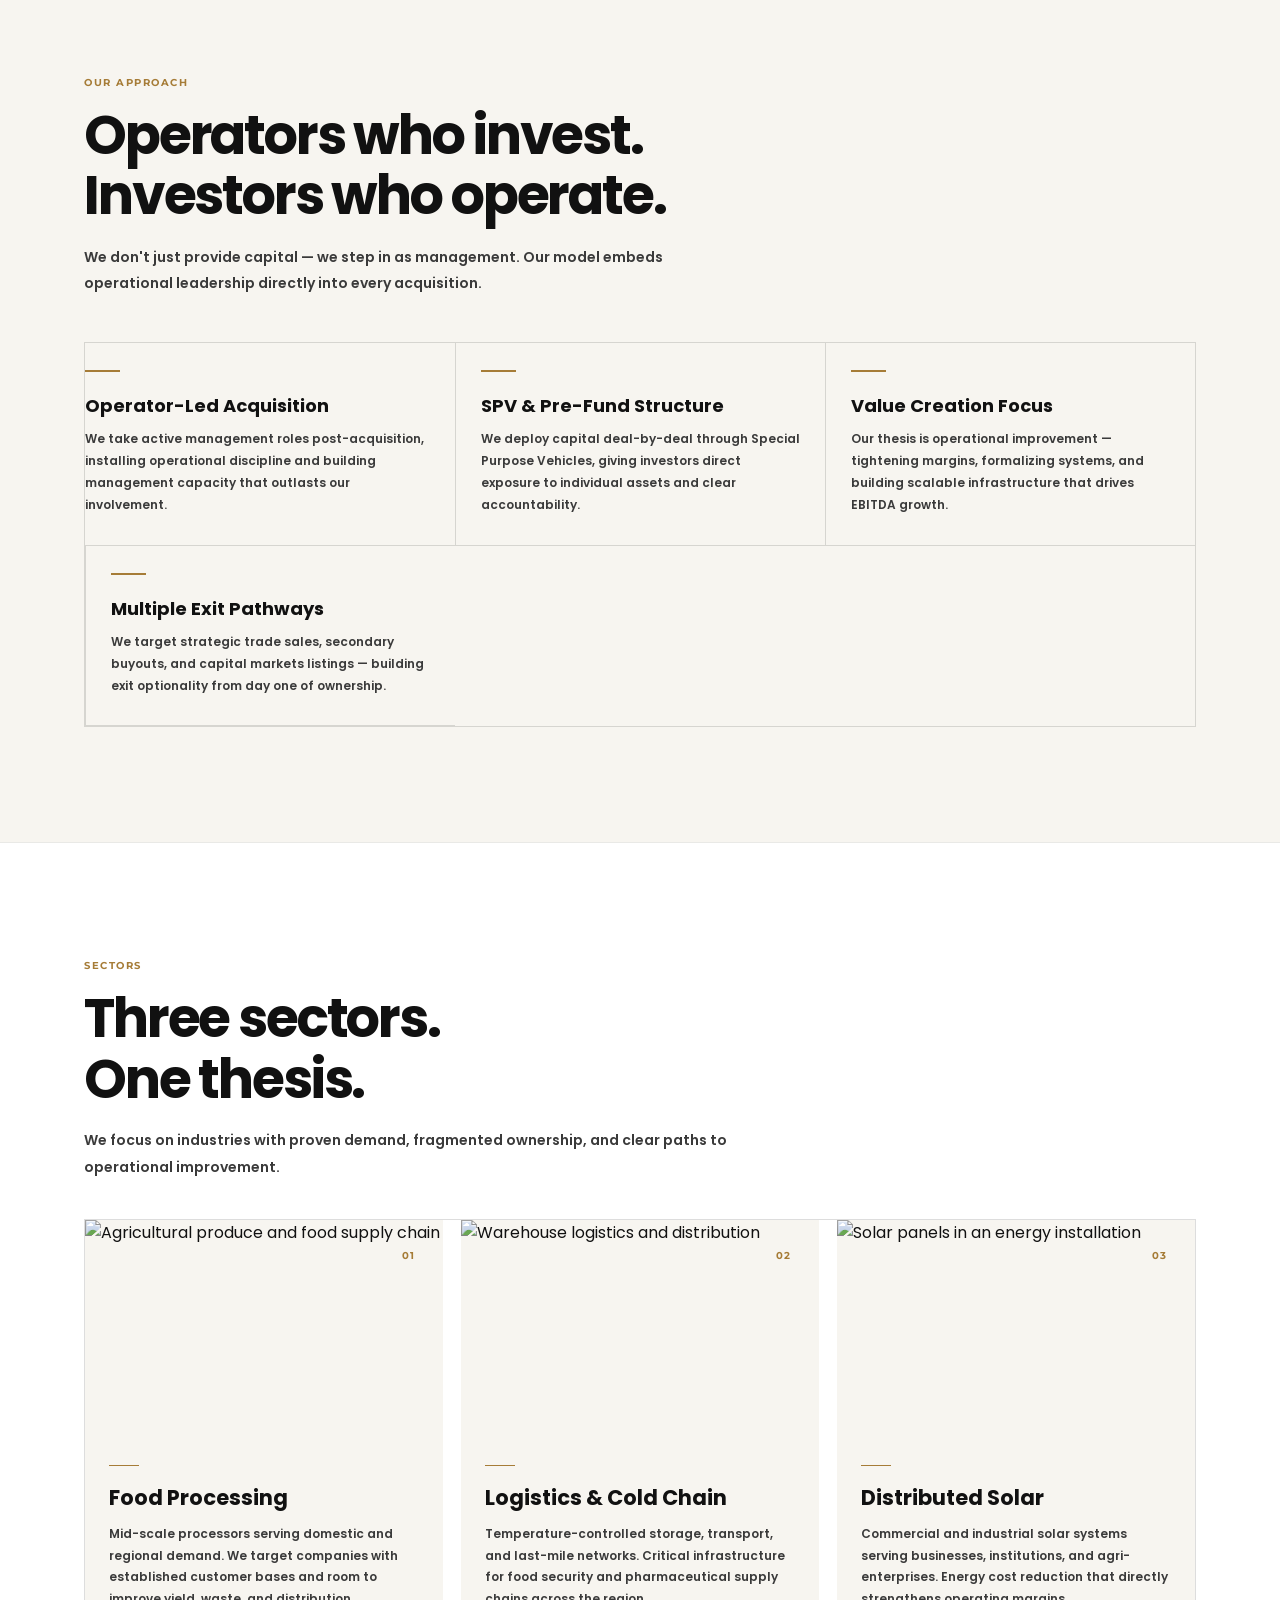
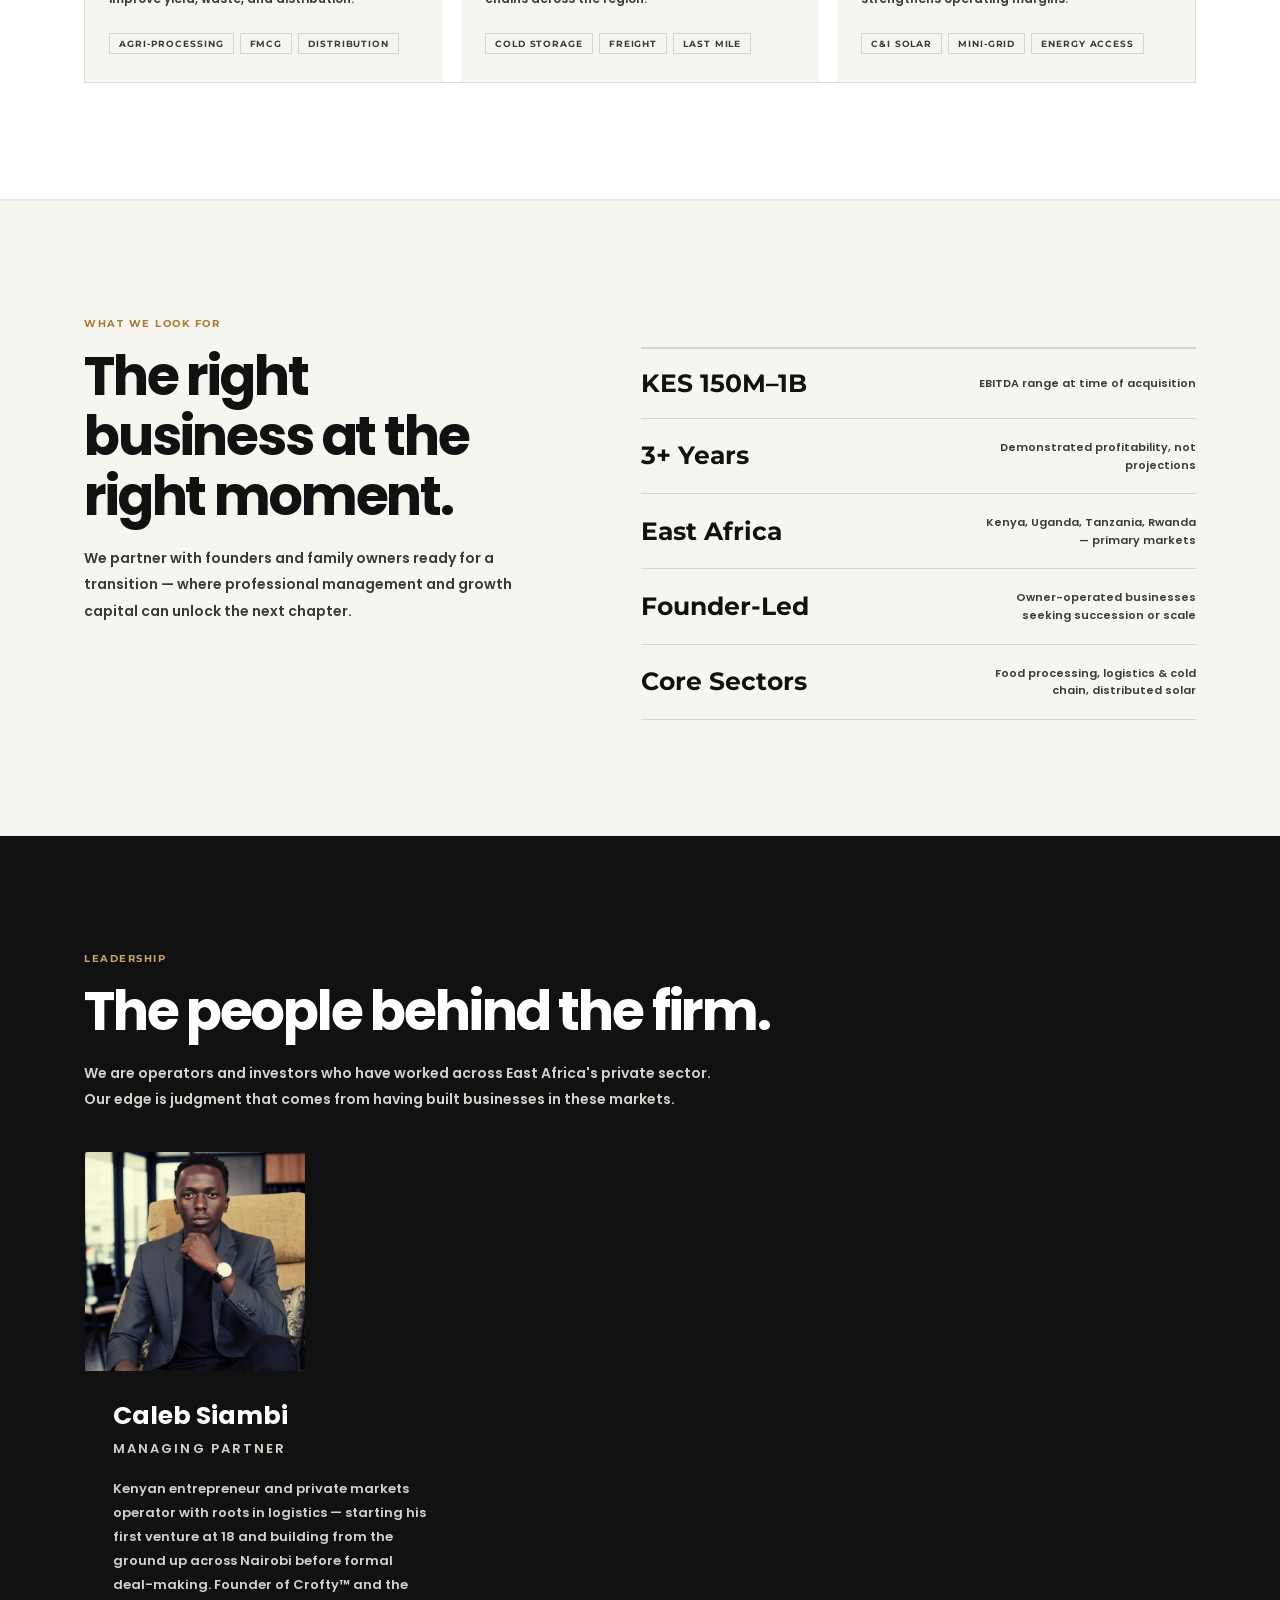
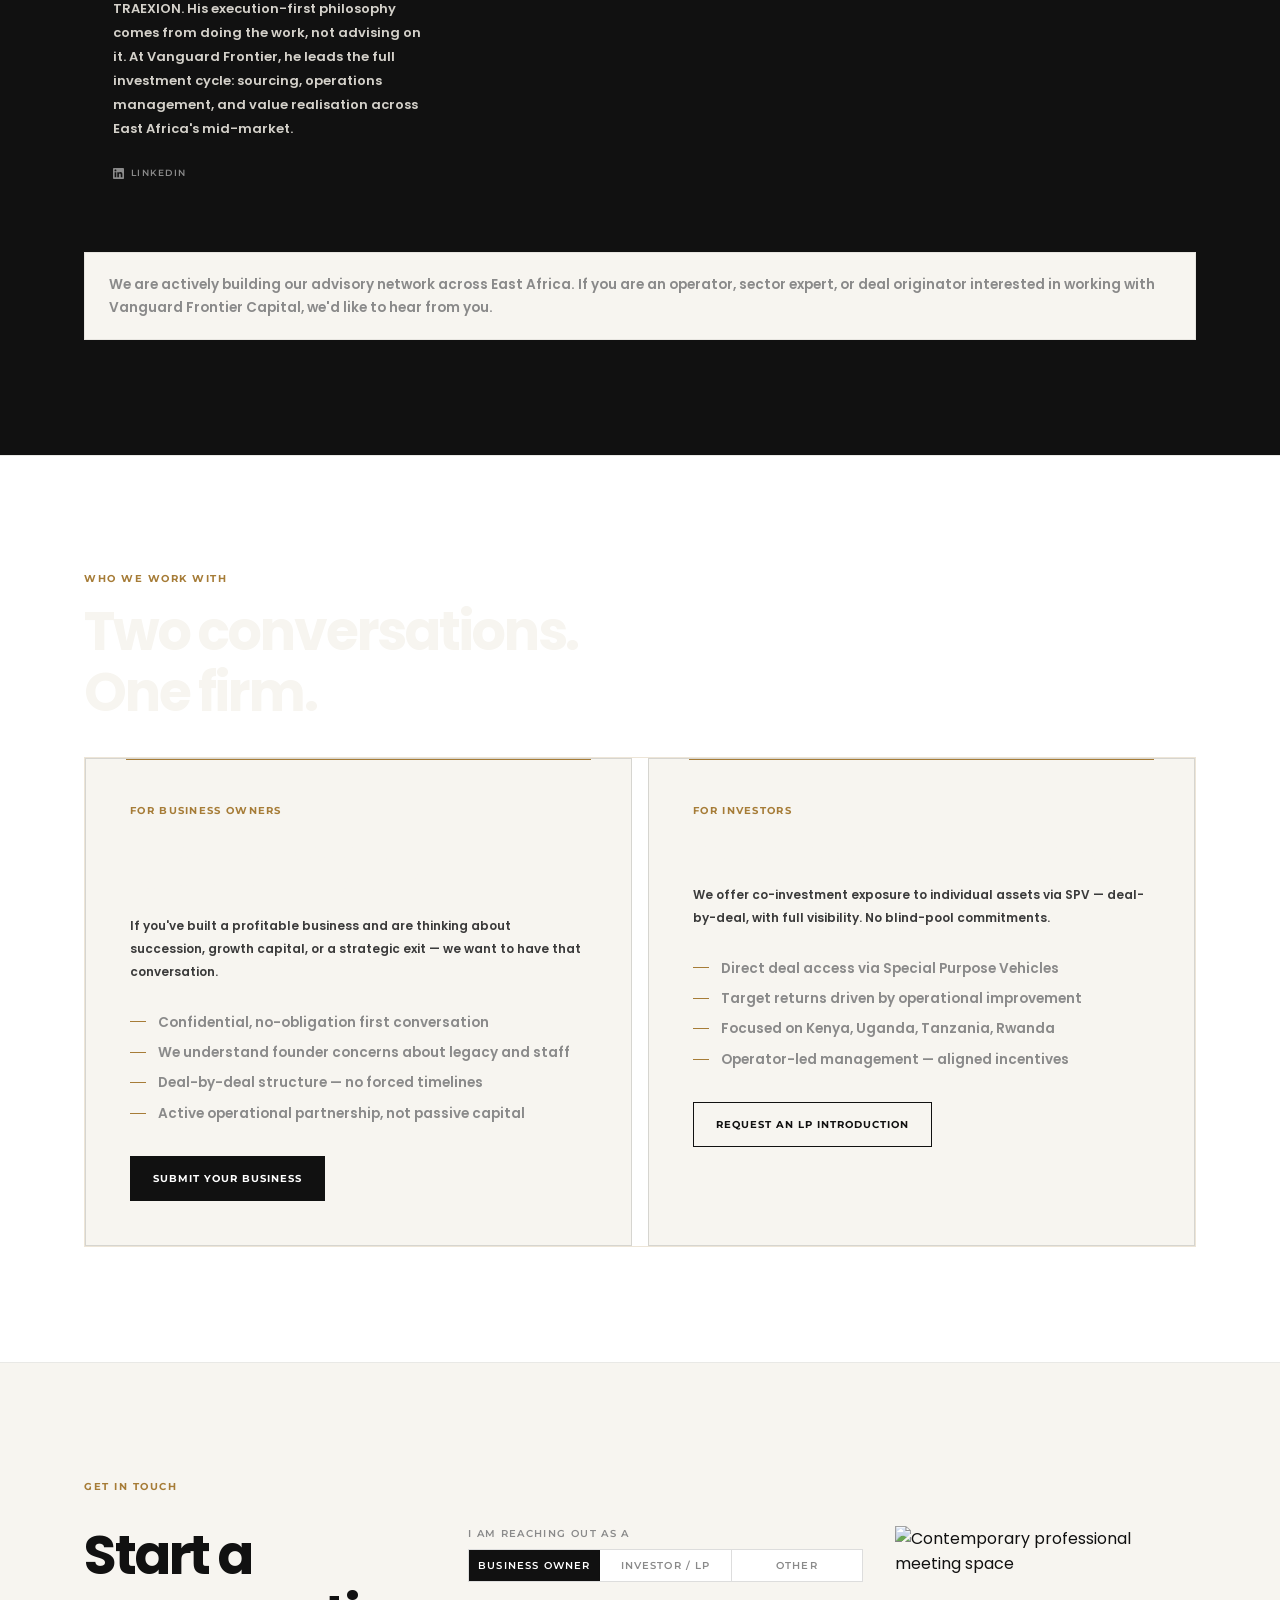
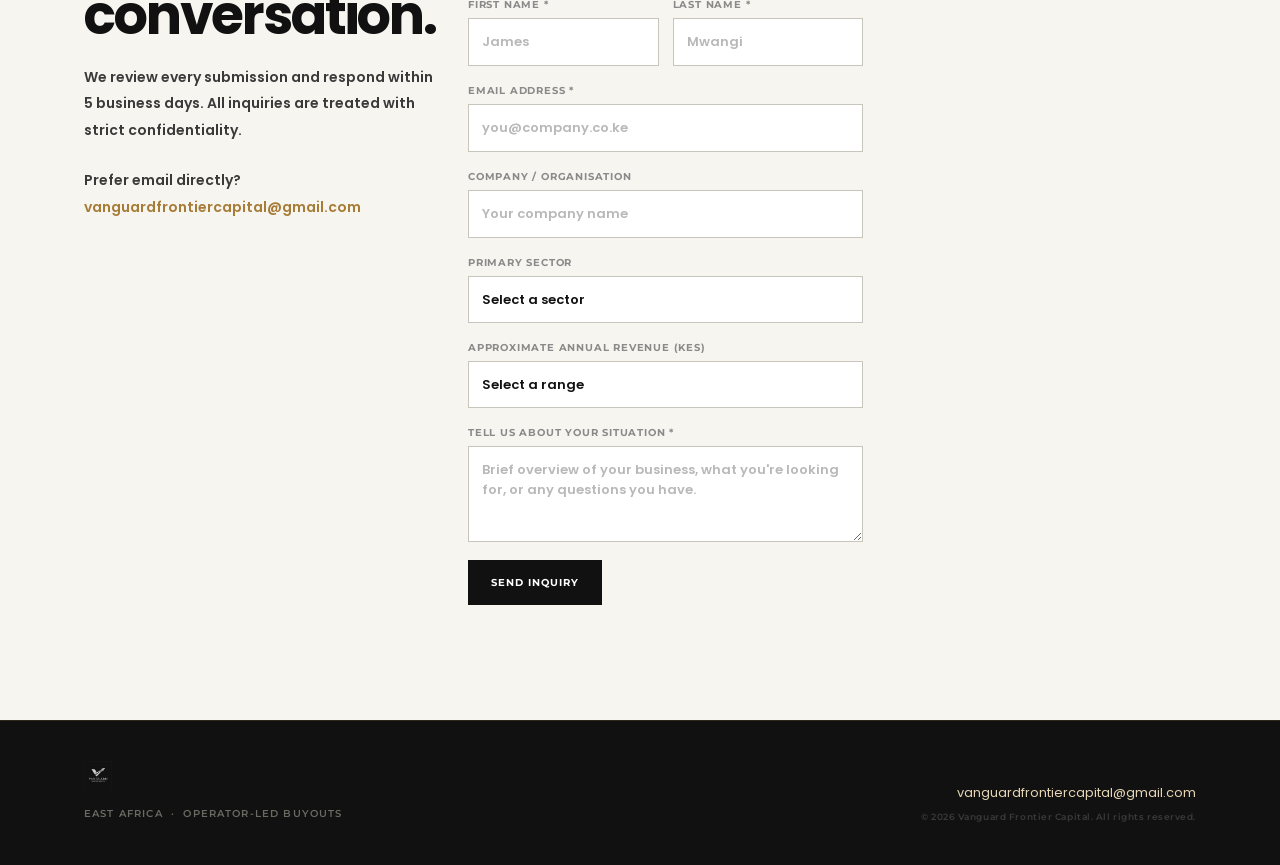
==== commit 33342547: "Rename Vanguard Frontier Capital _ Investment Partners for East Africa.html to index.html" ====
--- a/index.html
+++ b/index.html
@@ -1,8 +1,57 @@
 <!doctype html><html><head><meta charset=utf8><meta name=viewport content="width=device-width,initial-scale=1,viewport-fit=cover"><style>:root{color-scheme:light;box-sizing:border-box;padding-top:env(safe-area-inset-top,0px);padding-bottom:env(safe-area-inset-bottom,0px)}html{scroll-padding-top:env(safe-area-inset-top,0px)}body{margin:0;padding:0;font:14px -apple-system,BlinkMacSystemFont,sans-serif;background:#fff;color:#000}img{max-width:100%}[hidden]:not([hidden=until-found i]){display:none!important}</style></head><body>
-<title>Vanguard Frontier Capital</title>
-<meta name="claude:viewport-fit-sides" content="cover">
-<link rel="stylesheet" href="https://fonts.googleapis.com/css2?family=Cormorant+Garamond:ital,wght@0,400;0,500;0,600;1,400;1,600&family=Inter:wght@300;400;500;600&family=Montserrat:wght@500;600&display=swap">
-
+<!DOCTYPE html>
+<html><head><meta charset="utf-8"/><meta content="width=device-width,initial-scale=1,viewport-fit=cover" name="viewport"/><style>:root{color-scheme:light;box-sizing:border-box;padding-top:env(safe-area-inset-top,0px);padding-bottom:env(safe-area-inset-bottom,0px)}html{scroll-padding-top:env(safe-area-inset-top,0px)}body{margin:0;padding:0;font:14px -apple-system,BlinkMacSystemFont,sans-serif;background:#fff;color:#000}img{max-width:100%}[hidden]:not([hidden=until-found i]){display:none!important}</style>
+<style>
+/* VFC investor portal integration — isolated styles to preserve the existing site */
+.vfc-portal-link{display:inline-flex;align-items:center;justify-content:center;margin-left:14px;padding:10px 13px;border:1px solid var(--bronze,#A67C37);color:inherit;text-decoration:none;font:600 10px/1.2 var(--label,Montserrat,Arial,sans-serif);letter-spacing:.08em;text-transform:uppercase}
+.vfc-portal-screen{display:none;min-height:100vh;background:#f7f5f0;color:#171714;font-family:var(--body,Poppins,Arial,sans-serif);padding:28px clamp(18px,5vw,72px) 44px}
+.vfc-portal-screen.is-open{display:block}
+.vfc-portal-screen *{box-sizing:border-box}
+.vfc-portal-head{display:flex;align-items:center;justify-content:space-between;gap:18px;padding-bottom:24px;border-bottom:1px solid #dedbd3}
+.vfc-portal-brand{font:600 13px/1.5 var(--label,Montserrat,Arial,sans-serif);letter-spacing:.12em;text-transform:uppercase}
+.vfc-portal-brand small{display:block;color:#8d6a35;font-size:9px;letter-spacing:.18em}
+.vfc-portal-controls{display:flex;align-items:center;gap:12px;flex-wrap:wrap}
+.vfc-demo-pill{border:1px solid #d6c6a9;color:#795b2c;padding:7px 10px;font-size:10px;letter-spacing:.08em;text-transform:uppercase}
+.vfc-portal-btn{border:1px solid #a67c37;background:#a67c37;color:white;padding:11px 15px;cursor:pointer;font:600 11px var(--label,Montserrat,Arial,sans-serif);letter-spacing:.04em}
+.vfc-portal-btn.secondary{background:transparent;color:#171714;border-color:#c9c5bc}
+.vfc-dash{max-width:1240px;margin:48px auto 0}
+.vfc-dash-kicker{font-size:10px;letter-spacing:.18em;text-transform:uppercase;color:#96713a}
+.vfc-dash h2{font:600 clamp(34px,5vw,54px)/1.08 var(--display,Poppins,Arial,sans-serif);margin:10px 0}
+.vfc-dash-intro{color:#6b6a64;font-size:13px;max-width:680px}
+.vfc-demo-alert{margin:25px 0;padding:14px 16px;background:#eee7da;border-left:3px solid #a67c37;font-size:12px;line-height:1.65;color:#514631}
+.vfc-tabs{display:flex;gap:6px;flex-wrap:wrap;margin:26px 0 18px;border-bottom:1px solid #dedbd3}
+.vfc-tabs button{padding:12px 15px;border:0;border-bottom:2px solid transparent;background:transparent;color:#66645d;cursor:pointer;font:600 11px var(--label,Montserrat,Arial,sans-serif)}
+.vfc-tabs button[aria-selected="true"]{color:#171714;border-bottom-color:#a67c37}
+.vfc-metrics{display:grid;grid-template-columns:repeat(4,minmax(0,1fr));gap:12px}
+.vfc-metric,.vfc-panel{background:#fff;border:1px solid #e5e1d8;padding:22px}
+.vfc-metric span{display:block;color:#77736b;font-size:11px;line-height:1.5}
+.vfc-metric strong{display:block;font:600 clamp(23px,3vw,34px) var(--display,Poppins,Arial,sans-serif);margin:12px 0 7px}
+.vfc-metric small{font-size:10px;color:#9a7844}
+.vfc-dash-row{display:grid;grid-template-columns:1.2fr .8fr;gap:12px;margin-top:12px}
+.vfc-panel h3{font:600 25px var(--display,Poppins,Arial,sans-serif);margin:0 0 6px}
+.vfc-panel p,.vfc-panel .sub{font-size:11px;color:#77736b;line-height:1.7}
+.vfc-chart{height:155px;display:flex;align-items:end;gap:12px;padding:20px 5px 0;border-bottom:1px solid #ddd8cd}
+.vfc-bar-col{flex:1;display:flex;flex-direction:column;justify-content:end;align-items:center;height:100%;gap:8px}
+.vfc-bar{width:min(38px,75%);background:#a67c37;min-height:8px}
+.vfc-bar-label{font-size:10px;color:#77736b}
+.vfc-table-wrap{overflow:auto;background:white;border:1px solid #e5e1d8}
+.vfc-table{width:100%;border-collapse:collapse;font-size:12px}
+.vfc-table th,.vfc-table td{text-align:left;padding:15px 16px;border-bottom:1px solid #eeeae2;white-space:nowrap}
+.vfc-table th{font-size:9px;text-transform:uppercase;letter-spacing:.12em;color:#77736b;background:#faf9f6}
+.vfc-status{display:inline-block;padding:5px 8px;background:#f0eadf;color:#765a2e;font-size:9px;text-transform:uppercase;letter-spacing:.07em}
+.vfc-portal-foot{display:flex;justify-content:space-between;gap:12px;flex-wrap:wrap;margin-top:34px;padding-top:18px;border-top:1px solid #dedbd3;font-size:10px;color:#817d74}
+.vfc-portal-panel[hidden]{display:none!important}
+body.vfc-portal-mode{background:#f7f5f0}
+body.vfc-portal-mode>*:not(#vfcPortalScreen){display:none!important}
+body.vfc-portal-mode #vfcPortalScreen{display:block!important}
+@media(max-width:800px){.vfc-metrics{grid-template-columns:repeat(2,minmax(0,1fr))}.vfc-dash-row{grid-template-columns:1fr}.vfc-portal-head{align-items:flex-start;flex-direction:column}.vfc-portal-link{margin:8px 0}}
+@media(max-width:430px){.vfc-metrics{grid-template-columns:1fr 1fr;gap:8px}.vfc-metric,.vfc-panel{padding:15px}.vfc-tabs button{padding:10px 8px;font-size:10px}}
+</style>
+<title>Vanguard Frontier Capital | Investment Partners for East Africa</title>
+</head><body>
+<meta content="Vanguard Frontier Capital — an operator-led investment partner focused on emerging and frontier markets in East Africa." name="description"/>
+<meta content="cover" name="claude:viewport-fit-sides"/>
+<link href="https://fonts.googleapis.com/css2?family=Poppins:wght@600;700&amp;family=Montserrat:wght@600;700&amp;display=swap" rel="stylesheet"/>
 <style>
 /* ─── Brand tokens (VFC Brand Guidelines Oct 2026) ───────────────────────── */
 /* Layout: white-primary, strict grid, hairline rules, no gradients */
@@ -23,39 +72,14 @@
   --dark-surf: #1a1a18;
   --dark-brd:  rgba(167,124,55,0.2);
 
-  --display: 'Cormorant Garamond', Georgia, serif;
-  --body:    'Inter', Arial, sans-serif;
+  --display: 'Poppins', Arial, sans-serif;
+  --body:    'Poppins', Arial, sans-serif;
   --label:   'Montserrat', Arial, sans-serif;
 
-  color-scheme: light dark;
-}
-
-/* Committed to the brand's light-first look on light viewers,
-   dark for dark-preferring — but the brand is light-primary */
-@media (prefers-color-scheme: dark) {
-  :root:not([data-theme="light"]) {
-    --ink:      #F7F5F0;
-    --white:    #141412;
-    --paper:    #1a1a18;
-    --graphite: #B8B8B0;
-    --steel:    #6a6a62;
-    --mist:     #2a2a28;
-    --border:   rgba(247,245,240,0.1);
-    --border-lt:rgba(247,245,240,0.06);
-    color-scheme: dark;
-  }
-}
-:root[data-theme="dark"] {
-  --ink:      #F7F5F0;
-  --white:    #141412;
-  --paper:    #1a1a18;
-  --graphite: #B8B8B0;
-  --steel:    #6a6a62;
-  --mist:     #2a2a28;
-  --border:   rgba(247,245,240,0.1);
-  --border-lt:rgba(247,245,240,0.06);
-  color-scheme: dark;
-}
+  color-scheme: light;
+}
+
+:root { color-scheme: light; }
 
 *, *::before, *::after { box-sizing: border-box; }
 
@@ -81,7 +105,7 @@
 .overline {
   font-family: var(--label);
   font-size: 0.65rem;
-  font-weight: 500;
+  font-weight: 600;
   letter-spacing: 0.18em;
   text-transform: uppercase;
   color: var(--bronze);
@@ -101,7 +125,7 @@
 
 .section-p {
   font-size: 0.95rem;
-  font-weight: 300;
+  font-weight: 600;
   color: var(--graphite);
   line-height: 1.85;
   margin: 0 0 1.5rem;
@@ -182,7 +206,7 @@
 .nav-links a {
   font-family: var(--label);
   font-size: 0.62rem;
-  font-weight: 500;
+  font-weight: 600;
   letter-spacing: 0.14em;
   text-transform: uppercase;
   color: rgba(247,245,240,0.55);
@@ -221,20 +245,14 @@
   position: absolute;
   top: 0; right: -60px; bottom: 0;
   width: 50%;
-  background: linear-gradient(
-    25deg,
-    transparent 49%,
-    rgba(17,17,17,0.025) 49%,
-    rgba(17,17,17,0.025) 51%,
-    transparent 51%
-  );
+  background: transparent;
   pointer-events: none;
 }
 
 .hero-eyebrow {
   font-family: var(--label);
   font-size: 0.65rem;
-  font-weight: 500;
+  font-weight: 600;
   letter-spacing: 0.2em;
   text-transform: uppercase;
   color: var(--bronze);
@@ -263,13 +281,13 @@
   color: var(--ink);
 }
 .hero-h1 em {
-  font-style: italic;
+  font-style: normal;
   color: var(--bronze);
 }
 
 .hero-sub {
   font-size: 1rem;
-  font-weight: 300;
+  font-weight: 600;
   color: var(--graphite);
   max-width: 520px;
   margin: 0 0 2.5rem;
@@ -318,7 +336,7 @@
   letter-spacing: 0.12em;
   text-transform: uppercase;
   color: var(--steel);
-  font-weight: 500;
+  font-weight: 600;
 }
 
 /* ─── Thesis ─── dark section */
@@ -334,13 +352,7 @@
   content: "";
   position: absolute;
   inset: 0;
-  background: linear-gradient(
-    25deg,
-    transparent 60%,
-    rgba(167,124,55,0.06) 60%,
-    rgba(167,124,55,0.06) 62%,
-    transparent 62%
-  );
+  background: transparent;
   pointer-events: none;
 }
 
@@ -356,8 +368,8 @@
 .thesis-quote {
   font-family: var(--display);
   font-size: clamp(1.5rem, 3vw, 2.1rem);
-  font-style: italic;
-  font-weight: 400;
+  font-style: normal;
+  font-weight: 600;
   line-height: 1.5;
   color: #F7F5F0;
   margin: 0 0 2rem;
@@ -368,7 +380,7 @@
 
 .thesis-body {
   font-size: 0.92rem;
-  font-weight: 300;
+  font-weight: 600;
   color: #8A8A8A;
   line-height: 1.9;
   margin: 0 0 1rem;
@@ -450,7 +462,7 @@
   color: var(--graphite);
   margin: 0;
   line-height: 1.75;
-  font-weight: 300;
+  font-weight: 600;
 }
 
 /* ─── Sectors ─── white */
@@ -510,7 +522,7 @@
   color: var(--graphite);
   margin: 0 0 1.5rem;
   line-height: 1.75;
-  font-weight: 300;
+  font-weight: 600;
 }
 
 .sector-tags {
@@ -527,7 +539,7 @@
   color: var(--graphite);
   border: 0.5px solid var(--border);
   padding: 4px 9px;
-  font-weight: 500;
+  font-weight: 600;
 }
 
 /* ─── Target ─── paper */
@@ -575,7 +587,7 @@
 .criteria-label {
   font-size: 0.85rem;
   color: var(--graphite);
-  font-weight: 300;
+  font-weight: 600;
   line-height: 1.55;
   min-width: 0;
   padding-top: 1px;
@@ -638,13 +650,13 @@
   text-transform: uppercase;
   color: var(--bronze);
   margin: 0 0 16px;
-  font-weight: 500;
+  font-weight: 600;
 }
 
 .team-bio {
   font-size: 0.875rem;
   color: var(--graphite);
-  font-weight: 300;
+  font-weight: 600;
   line-height: 1.75;
   margin: 0 0 20px;
 }
@@ -662,7 +674,7 @@
   border-bottom: 0.5px solid var(--border);
   padding-bottom: 2px;
   transition: color 0.2s, border-color 0.2s;
-  font-weight: 500;
+  font-weight: 600;
 }
 .team-linkedin:hover { color: var(--bronze); border-color: var(--bronze); }
 
@@ -677,8 +689,8 @@
   font-size: 0.85rem;
   color: var(--steel);
   margin: 0;
-  font-weight: 300;
-  font-style: italic;
+  font-weight: 600;
+  font-style: normal;
   line-height: 1.7;
 }
 
@@ -724,7 +736,7 @@
   color: var(--bronze);
   display: block;
   margin-bottom: 1.2rem;
-  font-weight: 500;
+  font-weight: 600;
 }
 
 .cta-panel h3 {
@@ -740,7 +752,7 @@
 .cta-panel p {
   font-size: 0.875rem;
   color: #6a6a62;
-  font-weight: 300;
+  font-weight: 600;
   line-height: 1.8;
   margin: 0 0 1.8rem;
 }
@@ -757,7 +769,7 @@
 .cta-bullets li {
   font-size: 0.85rem;
   color: #8A8A8A;
-  font-weight: 300;
+  font-weight: 600;
   display: flex;
   align-items: flex-start;
   gap: 12px;
@@ -813,7 +825,7 @@
   letter-spacing: 0.14em;
   text-transform: uppercase;
   color: var(--steel);
-  font-weight: 500;
+  font-weight: 600;
 }
 
 .field input,
@@ -824,7 +836,7 @@
   color: var(--ink);
   font-family: var(--body);
   font-size: 0.9rem;
-  font-weight: 300;
+  font-weight: 600;
   padding: 11px 14px;
   outline: none;
   transition: border-color 0.2s;
@@ -895,7 +907,7 @@
   font-size: 0.9rem;
   color: var(--graphite);
   margin: 0;
-  font-weight: 300;
+  font-weight: 600;
 }
 
 /* ─── Footer ─── dark */
@@ -927,7 +939,7 @@
   letter-spacing: 0.12em;
   text-transform: uppercase;
   color: #6a6a62;
-  font-weight: 500;
+  font-weight: 600;
 }
 
 .footer-right {
@@ -950,7 +962,7 @@
   font-size: 0.58rem;
   color: #3A3A3A;
   letter-spacing: 0.06em;
-  font-weight: 500;
+  font-weight: 600;
 }
 
 /* ─── Responsive ─────────────────────────────────────────────────────────── */
@@ -1006,359 +1018,558 @@
   .team-info { padding: 24px 20px 28px; }
 }
 </style>
-
 <!-- ─── Nav ─────────────────────────────────────────────────────────────── -->
 <nav>
-  <img class="nav-logo" src="[data-uri]" alt="Vanguard Frontier Capital">
-  <ul class="nav-links">
-    <li><a href="#thesis">Our Thesis</a></li>
-    <li><a href="#sectors">Sectors</a></li>
-    <li><a href="#team">Team</a></li>
-    <li><a href="#inquire">Connect</a></li>
-  </ul>
-  <a class="nav-cta" href="#inquire">Get in Touch</a>
+<img alt="Vanguard Frontier Capital" class="nav-logo" src="[data-uri]"/>
+<ul class="nav-links">
+<li><a href="#thesis">Our Thesis</a></li>
+<li><a href="#sectors">Sectors</a></li>
+<li><a href="#team">Team</a></li>
+<li><a href="#inquire">Connect</a></li>
+</ul>
+<a class="nav-cta" href="#inquire">Get in Touch</a>
+<a class="vfc-portal-link" href="#investor-portal" id="vfcPortalOpen">Investor Portal ↗</a>
 </nav>
-
 <!-- ─── Hero ─────────────────────────────────────────────────────────────── -->
 <section id="hero">
-  <div class="inner">
-    <p class="hero-eyebrow">Operator-Led Buyout &nbsp;·&nbsp; East Africa</p>
-    <h1 class="hero-h1">
-      We acquire and grow<br>
-      <em>operationally strong</em><br>
+<div class="inner">
+<p class="hero-eyebrow">Operator-Led Buyout  ·  East Africa</p>
+<h1 class="hero-h1">
+      We acquire and grow<br/>
+<em>operationally strong</em><br/>
       businesses across East Africa.
     </h1>
-    <p class="hero-sub">
+<p class="hero-sub">
       Vanguard Frontier Capital partners with founders and families to take
       mid-sized companies to their next level — bringing capital, operational
       leadership, and long-term vision.
     </p>
-    <div class="hero-ctas">
-      <a class="btn-solid" href="#inquire">I Own a Business</a>
-      <a class="btn-ghost" href="#cta-split">I'm an Investor</a>
+<div class="hero-ctas">
+<a class="btn-solid" href="#inquire">I Own a Business</a>
+<a class="btn-ghost" href="#cta-split">I'm an Investor</a>
+</div>
+<div aria-label="Commercial and industrial infrastructure across East Africa" class="hero-visual"><img alt="Commercial buildings in an urban business district" loading="eager" src="https://images.unsplash.com/photo-1486406146926-c627a92ad1ab?auto=format&amp;fit=crop&amp;w=1600&amp;q=88"/><div class="hero-caption">EAST AFRICA  /  LONG-TERM PARTNERSHIP</div></div></div>
+</section>
+<!-- ─── Stats ─────────────────────────────────────────────────────────────── -->
+<section id="stats">
+<div class="inner">
+<div class="stats-row">
+<div class="stat-item">
+<p class="stat-num"><span class="stat-accent">KES</span> 600M–4B</p>
+<p class="stat-label">Target Enterprise Value</p>
+</div>
+<div class="stat-item">
+<p class="stat-num">3<span class="stat-accent">+</span> Years</p>
+<p class="stat-label">Proven Profitability Required</p>
+</div>
+<div class="stat-item">
+<p class="stat-num">4–7 <span style="font-size:0.65em;font-weight: 600;">yr</span></p>
+<p class="stat-label">Investment Hold Period</p>
+</div>
+</div>
+</div>
+</section>
+<!-- ─── Thesis ────────────────────────────────────────────────────────────── -->
+<section id="thesis">
+<div class="inner">
+<div class="thesis-layout">
+<div>
+<span class="overline">Our Thesis</span>
+</div>
+<div>
+<blockquote>
+<p class="thesis-quote">"East Africa's mid-market is full of exceptional businesses that built themselves without institutional support. That's exactly where we work."</p>
+</blockquote>
+<p class="thesis-body">Across Kenya, Uganda, Tanzania, and Rwanda, thousands of founder-led businesses have reached meaningful scale — but lack the management infrastructure and capital access to reach their potential. Institutional investors overlook them; banks won't touch them without hard collateral. They sit in a gap.</p>
+<p class="thesis-body">We fill that gap by doing something different: we acquire, we operate, and we build. Our team doesn't parachute in advisors — we take the seat at the management table and drive improvement ourselves. That's the difference between advisory private equity and what we do.</p>
+<div class="thesis-pillars">
+<div>
+<span class="pillar-val">3 Sectors</span>
+<span class="pillar-label">Focused mandate</span>
+</div>
+<div>
+<span class="pillar-val">4 Markets</span>
+<span class="pillar-label">East Africa primary</span>
+</div>
+<div>
+<span class="pillar-val">SPV Model</span>
+<span class="pillar-label">Deal-by-deal clarity</span>
+</div>
+</div>
+</div>
+<div class="thesis-photo"><img alt="Industrial operations and manufacturing" loading="lazy" src="https://images.unsplash.com/photo-1581091226825-a6a2a5aee158?auto=format&amp;fit=crop&amp;w=1100&amp;q=85"/></div></div>
+</div>
+</section>
+<!-- ─── Model ─────────────────────────────────────────────────────────────── -->
+<section id="model">
+<div class="inner">
+<span class="overline">Our Approach</span>
+<h2 class="section-h">Operators who invest.<br/>Investors who operate.</h2>
+<p class="section-p">We don't just provide capital — we step in as management. Our model embeds operational leadership directly into every acquisition.</p>
+<div class="model-grid">
+<div class="model-card">
+<div class="card-rule"></div>
+<h3>Operator-Led Acquisition</h3>
+<p>We take active management roles post-acquisition, installing operational discipline and building management capacity that outlasts our involvement.</p>
+</div>
+<div class="model-card">
+<div class="card-rule"></div>
+<h3>SPV &amp; Pre-Fund Structure</h3>
+<p>We deploy capital deal-by-deal through Special Purpose Vehicles, giving investors direct exposure to individual assets and clear accountability.</p>
+</div>
+<div class="model-card">
+<div class="card-rule"></div>
+<h3>Value Creation Focus</h3>
+<p>Our thesis is operational improvement — tightening margins, formalizing systems, and building scalable infrastructure that drives EBITDA growth.</p>
+</div>
+<div class="model-card">
+<div class="card-rule"></div>
+<h3>Multiple Exit Pathways</h3>
+<p>We target strategic trade sales, secondary buyouts, and capital markets listings — building exit optionality from day one of ownership.</p>
+</div>
+</div>
+</div>
+</section>
+<!-- ─── Sectors ───────────────────────────────────────────────────────────── -->
+<section id="sectors">
+<div class="inner">
+<span class="overline">Sectors</span>
+<h2 class="section-h">Three sectors.<br/>One thesis.</h2>
+<p class="section-p">We focus on industries with proven demand, fragmented ownership, and clear paths to operational improvement.</p>
+<div class="sectors-grid">
+<div class="sector-card"><img alt="Agricultural produce and food supply chain" class="sector-photo" loading="lazy" src="https://images.unsplash.com/photo-1560493676-04071c5f467b?auto=format&amp;fit=crop&amp;w=1000&amp;q=85"/>
+<span aria-hidden="true" class="sector-num">01</span>
+<div class="sector-rule"></div>
+<h3>Food Processing</h3>
+<p>Mid-scale processors serving domestic and regional demand. We target companies with established customer bases and room to improve yield, waste, and distribution.</p>
+<div class="sector-tags">
+<span class="tag">Agri-processing</span>
+<span class="tag">FMCG</span>
+<span class="tag">Distribution</span>
+</div>
+</div>
+<div class="sector-card"><img alt="Warehouse logistics and distribution" class="sector-photo" loading="lazy" src="https://images.unsplash.com/photo-1586528116311-ad8dd3c8310d?auto=format&amp;fit=crop&amp;w=1000&amp;q=85"/>
+<span aria-hidden="true" class="sector-num">02</span>
+<div class="sector-rule"></div>
+<h3>Logistics &amp; Cold Chain</h3>
+<p>Temperature-controlled storage, transport, and last-mile networks. Critical infrastructure for food security and pharmaceutical supply chains across the region.</p>
+<div class="sector-tags">
+<span class="tag">Cold storage</span>
+<span class="tag">Freight</span>
+<span class="tag">Last mile</span>
+</div>
+</div>
+<div class="sector-card"><img alt="Solar panels in an energy installation" class="sector-photo" loading="lazy" src="https://images.unsplash.com/photo-1509391366360-2e959784a276?auto=format&amp;fit=crop&amp;w=1000&amp;q=85"/>
+<span aria-hidden="true" class="sector-num">03</span>
+<div class="sector-rule"></div>
+<h3>Distributed Solar</h3>
+<p>Commercial and industrial solar systems serving businesses, institutions, and agri-enterprises. Energy cost reduction that directly strengthens operating margins.</p>
+<div class="sector-tags">
+<span class="tag">C&amp;I Solar</span>
+<span class="tag">Mini-grid</span>
+<span class="tag">Energy access</span>
+</div>
+</div>
+</div>
+</div>
+</section>
+<!-- ─── Target ────────────────────────────────────────────────────────────── -->
+<section id="target">
+<div class="inner">
+<span class="overline">What We Look For</span>
+<div class="target-layout">
+<div>
+<h2 class="section-h">The right business at the right moment.</h2>
+<p class="section-p">We partner with founders and family owners ready for a transition — where professional management and growth capital can unlock the next chapter.</p>
+</div>
+<div>
+<ul class="criteria-list">
+<li>
+<span class="criteria-val">KES 150M–1B</span>
+<span class="criteria-label">EBITDA range at time of acquisition</span>
+</li>
+<li>
+<span class="criteria-val">3+ Years</span>
+<span class="criteria-label">Demonstrated profitability, not projections</span>
+</li>
+<li>
+<span class="criteria-val">East Africa</span>
+<span class="criteria-label">Kenya, Uganda, Tanzania, Rwanda — primary markets</span>
+</li>
+<li>
+<span class="criteria-val">Founder-Led</span>
+<span class="criteria-label">Owner-operated businesses seeking succession or scale</span>
+</li>
+<li>
+<span class="criteria-val">Core Sectors</span>
+<span class="criteria-label">Food processing, logistics &amp; cold chain, distributed solar</span>
+</li>
+</ul>
+</div>
+</div>
+</div>
+</section>
+<!-- ─── Team ──────────────────────────────────────────────────────────────── -->
+<section id="team">
+<div class="inner">
+<span class="overline">Leadership</span>
+<h2 class="section-h">The people behind the firm.</h2>
+<p class="section-p">We are operators and investors who have worked across East Africa's private sector. Our edge is judgment that comes from having built businesses in these markets.</p>
+<div class="team-grid">
+<div class="team-card">
+<div class="team-photo">
+<img alt="Caleb Siambi — Managing Partner, Vanguard Frontier Capital" src="[data-uri]"/>
+</div>
+<div class="team-info">
+<h3 class="team-name">Caleb Siambi</h3>
+<p class="team-role">Managing Partner</p>
+<p class="team-bio">Kenyan entrepreneur and private markets operator with roots in logistics — starting his first venture at 18 and building from the ground up across Nairobi before formal deal-making. Founder of Crofty™ and the TRAEXION. His execution-first philosophy comes from doing the work, not advising on it. At Vanguard Frontier, he leads the full investment cycle: sourcing, operations management, and value realisation across East Africa's mid-market.</p>
+<a class="team-linkedin" href="https://ke.linkedin.com/in/caleb-siambi" rel="noopener" target="_blank">
+<svg aria-hidden="true" fill="currentColor" height="11" viewbox="0 0 24 24" width="11"><path d="M20.447 20.452h-3.554v-5.569c0-1.328-.027-3.037-1.852-3.037-1.853 0-2.136 1.445-2.136 2.939v5.667H9.351V9h3.414v1.561h.046c.477-.9 1.637-1.85 3.37-1.85 3.601 0 4.267 2.37 4.267 5.455v6.286zM5.337 7.433c-1.144 0-2.063-.926-2.063-2.065 0-1.138.92-2.063 2.063-2.063 1.14 0 2.064.925 2.064 2.063 0 1.139-.925 2.065-2.064 2.065zm1.782 13.019H3.555V9h3.564v11.452zM22.225 0H1.771C.792 0 0 .774 0 1.729v20.542C0 23.227.792 24 1.771 24h20.451C23.2 24 24 23.227 24 22.271V1.729C24 .774 23.2 0 22.222 0h.003z"></path></svg>
+            LinkedIn
+          </a>
+</div>
+</div>
+</div>
+<div class="team-note">
+<p>We are actively building our advisory network across East Africa. If you are an operator, sector expert, or deal originator interested in working with Vanguard Frontier Capital, we'd like to hear from you.</p>
+</div>
+</div>
+</section>
+<!-- ─── Dual CTA ───────────────────────────────────────────────────────────── -->
+<section id="cta-split">
+<div class="inner">
+<span class="overline">Who We Work With</span>
+<h2 class="section-h">Two conversations.<br/>One firm.</h2>
+<div class="cta-grid">
+<div class="cta-panel">
+<span class="cta-panel-label">For Business Owners</span>
+<h3>Is your business a fit for Vanguard Frontier?</h3>
+<p>If you've built a profitable business and are thinking about succession, growth capital, or a strategic exit — we want to have that conversation.</p>
+<ul class="cta-bullets">
+<li>Confidential, no-obligation first conversation</li>
+<li>We understand founder concerns about legacy and staff</li>
+<li>Deal-by-deal structure — no forced timelines</li>
+<li>Active operational partnership, not passive capital</li>
+</ul>
+<a class="btn-solid" href="#inquire">Submit Your Business</a>
+</div>
+<div class="cta-panel">
+<span class="cta-panel-label">For Investors</span>
+<h3>Access East Africa's mid-market.</h3>
+<p>We offer co-investment exposure to individual assets via SPV — deal-by-deal, with full visibility. No blind-pool commitments.</p>
+<ul class="cta-bullets">
+<li>Direct deal access via Special Purpose Vehicles</li>
+<li>Target returns driven by operational improvement</li>
+<li>Focused on Kenya, Uganda, Tanzania, Rwanda</li>
+<li>Operator-led management — aligned incentives</li>
+</ul>
+<a class="btn-ghost" href="#inquire" onmouseout="this.style.background='';this.style.color='#F7F5F0'" onmouseover="this.style.background='#F7F5F0';this.style.color='#111111'" style="color:#F7F5F0;border-color:#F7F5F0;">Request an LP Introduction</a>
+</div>
+</div>
+</div>
+</section>
+<!-- ─── Inquiry Form ───────────────────────────────────────────────────────── -->
+<section id="inquire">
+<div class="inner">
+<span class="overline">Get in Touch</span>
+<div class="form-layout">
+<div>
+<h2 class="section-h">Start a conversation.</h2>
+<p class="section-p">We review every submission and respond within 5 business days. All inquiries are treated with strict confidentiality.</p>
+<p class="section-p">Prefer email directly?<br/>
+<a href="mailto:vanguardfrontiercapital@gmail.com" style="color:var(--bronze);text-decoration:none;font-weight: 600;">vanguardfrontiercapital@gmail.com</a>
+</p>
+</div>
+<div>
+<div id="formWrap">
+<div style="margin-bottom:16px;">
+<div style="font-family:var(--label);font-size:0.6rem;letter-spacing:0.14em;text-transform:uppercase;color:var(--steel);margin-bottom:8px;font-weight: 600;">I am reaching out as a</div>
+<div class="type-pills">
+<button class="pill active" id="pill-owner" onclick="setType('owner')">Business Owner</button>
+<button class="pill" id="pill-investor" onclick="setType('investor')">Investor / LP</button>
+<button class="pill" id="pill-other" onclick="setType('other')">Other</button>
+</div>
+</div>
+<form class="inquiry-form" id="inquiryForm" onsubmit="handleSubmit(event)">
+<input id="inquiryType" type="hidden" value="owner"/>
+<div class="field-row">
+<div class="field">
+<label for="firstName">First Name *</label>
+<input id="firstName" placeholder="James" required="" type="text"/>
+</div>
+<div class="field">
+<label for="lastName">Last Name *</label>
+<input id="lastName" placeholder="Mwangi" required="" type="text"/>
+</div>
+</div>
+<div class="field">
+<label for="email">Email Address *</label>
+<input id="email" placeholder="you@company.co.ke" required="" type="email"/>
+</div>
+<div class="field">
+<label for="company">Company / Organisation</label>
+<input id="company" placeholder="Your company name" type="text"/>
+</div>
+<div class="field" id="sectorField">
+<label for="sector">Primary Sector</label>
+<select id="sector">
+<option disabled="" selected="" value="">Select a sector</option>
+<option>Food Processing</option>
+<option>Logistics &amp; Cold Chain</option>
+<option>Distributed Solar</option>
+<option>Other</option>
+</select>
+</div>
+<div class="field" id="revenueField">
+<label for="revenue">Approximate Annual Revenue (KES)</label>
+<select id="revenue">
+<option disabled="" selected="" value="">Select a range</option>
+<option>Under 100M</option>
+<option>100M – 500M</option>
+<option>500M – 1B</option>
+<option>1B – 5B</option>
+<option>Over 5B</option>
+</select>
+</div>
+<div class="field">
+<label for="message">Tell us about your situation *</label>
+<textarea id="message" placeholder="Brief overview of your business, what you're looking for, or any questions you have." required=""></textarea>
+</div>
+<button class="btn-solid" style="align-self:flex-start;" type="submit">Send Inquiry</button>
+</form>
+</div>
+<div class="form-success" id="formSuccess">
+<h3>Message received.</h3>
+<p>Thank you for reaching out. We'll review your inquiry and be in touch within 5 business days.</p>
+</div>
+</div>
+<div class="contact-photo"><img alt="Contemporary professional meeting space" loading="lazy" src="https://images.unsplash.com/photo-1497366811353-6870744d04b2?auto=format&amp;fit=crop&amp;w=1200&amp;q=85"/></div></div>
+</div>
+</section>
+<!-- ─── Footer ────────────────────────────────────────────────────────────── -->
+<footer>
+<div class="inner">
+<div>
+<img alt="Vanguard Frontier Capital" class="footer-logo" src="[data-uri]"/>
+<span class="footer-tagline">East Africa  ·  Operator-Led Buyouts</span>
+</div>
+<div class="footer-right">
+<a class="footer-email" href="mailto:vanguardfrontiercapital@gmail.com">vanguardfrontiercapital@gmail.com</a>
+<span class="footer-copy">© 2026 Vanguard Frontier Capital. All rights reserved.</span>
+</div>
+</div>
+</footer>
+<section aria-label="VFC Investor Relations" class="vfc-portal-screen" id="vfcPortalScreen">
+<div class="vfc-portal-head">
+<div class="vfc-portal-brand">Vanguard Frontier Capital<small>Investor Relations &nbsp;·&nbsp; East Africa Mid-Market</small></div>
+<div class="vfc-portal-controls">
+  <a class="vfc-portal-btn" href="mailto:vanguardfrontiercapital@gmail.com?subject=LP%20Inquiry%20%E2%80%94%20Vanguard%20Frontier%20Capital">Request Access</a>
+  <button class="vfc-portal-btn secondary" id="vfcPortalBack" type="button">← Back to site</button>
+</div>
+</div>
+<div class="vfc-dash">
+<div class="vfc-dash-kicker">Firm Overview · 2026</div>
+<h2>Investor Relations</h2>
+<p class="vfc-dash-intro">Vanguard Frontier Capital is an operator-led buyout firm acquiring and building mid-sized businesses across East Africa's food processing, logistics &amp; cold chain, and distributed solar sectors. We deploy capital deal-by-deal via Special Purpose Vehicles — giving investors direct asset exposure with full transparency.</p>
+
+<div class="vfc-tabs" role="tablist" aria-label="IR sections">
+<button aria-selected="true" data-vfc-tab="overview" role="tab" type="button">Firm Overview</button>
+<button aria-selected="false" data-vfc-tab="investments" role="tab" type="button">Deal Mandate</button>
+<button aria-selected="false" data-vfc-tab="documents" role="tab" type="button">How to Invest</button>
+</div>
+
+<!-- OVERVIEW TAB -->
+<div class="vfc-portal-panel" id="vfc-panel-overview" role="tabpanel">
+<div class="vfc-metrics">
+  <div class="vfc-metric">
+    <span>Target Enterprise Value</span>
+    <strong>KES 600M–4B</strong>
+    <small>Per acquisition</small>
+  </div>
+  <div class="vfc-metric">
+    <span>Target EBITDA</span>
+    <strong>KES 150M–1B</strong>
+    <small>At entry</small>
+  </div>
+  <div class="vfc-metric">
+    <span>Investment Hold Period</span>
+    <strong>4–7 Years</strong>
+    <small>SPV deal-by-deal</small>
+  </div>
+  <div class="vfc-metric">
+    <span>Primary Markets</span>
+    <strong>4 Countries</strong>
+    <small>KE · UG · TZ · RW</small>
+  </div>
+</div>
+
+<div class="vfc-dash-row">
+  <div class="vfc-panel">
+    <h3>Our Model</h3>
+    <p style="margin:10px 0 0;font-size:12px;line-height:1.85;color:#6b6a64;">
+      VFC takes <strong>controlling or majority stakes</strong> in founder-led and family-owned businesses that have reached meaningful scale but lack institutional management infrastructure. Unlike advisory private equity, we embed our own team at the management level post-acquisition — executing the operational improvement plan ourselves.<br><br>
+      We structure each investment as a <strong>standalone SPV</strong>, giving LP co-investors clean, direct exposure to individual assets. There is no blind pool. Investors see the deal, underwrite it, and decide before committing capital.
+    </p>
+  </div>
+  <div class="vfc-panel">
+    <h3>Target Returns Profile</h3>
+    <p style="margin:10px 0 18px;font-size:12px;color:#6b6a64;">Driven by operational improvement, not leverage. Our value creation thesis centres on EBITDA expansion through margin recovery, systems formalisation, and management capacity building.</p>
+    <table style="width:100%;border-collapse:collapse;font-size:11px;">
+      <tr style="border-bottom:1px solid #eeeae2;">
+        <td style="padding:9px 0;color:#77736b;">Target gross IRR</td>
+        <td style="padding:9px 0;font-weight:700;text-align:right;">25–35%</td>
+      </tr>
+      <tr style="border-bottom:1px solid #eeeae2;">
+        <td style="padding:9px 0;color:#77736b;">Target MOIC</td>
+        <td style="padding:9px 0;font-weight:700;text-align:right;">2.5–4.0×</td>
+      </tr>
+      <tr style="border-bottom:1px solid #eeeae2;">
+        <td style="padding:9px 0;color:#77736b;">Hold period</td>
+        <td style="padding:9px 0;font-weight:700;text-align:right;">4–7 years</td>
+      </tr>
+      <tr>
+        <td style="padding:9px 0;color:#77736b;">Exit pathways</td>
+        <td style="padding:9px 0;font-weight:700;text-align:right;">Trade sale · Secondary · IPO</td>
+      </tr>
+    </table>
+    <p style="font-size:10px;color:#aaa;margin:12px 0 0;">Target figures are indicative and not a guarantee of returns.</p>
+  </div>
+</div>
+</div>
+
+<!-- DEAL MANDATE TAB -->
+<div class="vfc-portal-panel" hidden id="vfc-panel-investments" role="tabpanel">
+<div style="margin-bottom:16px;">
+  <p style="font-size:12px;color:#6b6a64;max-width:680px;line-height:1.8;">We focus on three sectors where East Africa has proven domestic demand, fragmented ownership, and clear operational improvement pathways. Below is our current deal mandate.</p>
+</div>
+<div class="vfc-table-wrap">
+<table class="vfc-table">
+  <thead>
+    <tr>
+      <th>Sector</th>
+      <th>Sub-themes</th>
+      <th>Target Geography</th>
+      <th>Stake</th>
+      <th>Status</th>
+    </tr>
+  </thead>
+  <tbody>
+    <tr>
+      <td><strong>Food Processing</strong></td>
+      <td>Agri-processing, FMCG, distribution</td>
+      <td>Kenya, Uganda, Tanzania</td>
+      <td>Majority / Control</td>
+      <td><span class="vfc-status">Actively sourcing</span></td>
+    </tr>
+    <tr>
+      <td><strong>Logistics &amp; Cold Chain</strong></td>
+      <td>Temperature storage, freight, last-mile</td>
+      <td>Kenya, Rwanda, Uganda</td>
+      <td>Majority / Control</td>
+      <td><span class="vfc-status">Actively sourcing</span></td>
+    </tr>
+    <tr>
+      <td><strong>Distributed Solar</strong></td>
+      <td>C&amp;I solar, mini-grid, energy access</td>
+      <td>Kenya, Tanzania, Rwanda</td>
+      <td>Majority / Significant minority</td>
+      <td><span class="vfc-status">Actively sourcing</span></td>
+    </tr>
+  </tbody>
+</table>
+</div>
+
+<div class="vfc-dash-row" style="margin-top:16px;">
+  <div class="vfc-panel">
+    <h3>What We Look For</h3>
+    <table style="width:100%;border-collapse:collapse;font-size:12px;margin-top:10px;">
+      <tr style="border-bottom:1px solid #eeeae2;"><td style="padding:10px 0;color:#77736b;">Revenue</td><td style="padding:10px 0;font-weight:700;text-align:right;">KES 500M – 4B+</td></tr>
+      <tr style="border-bottom:1px solid #eeeae2;"><td style="padding:10px 0;color:#77736b;">EBITDA</td><td style="padding:10px 0;font-weight:700;text-align:right;">KES 150M – 1B</td></tr>
+      <tr style="border-bottom:1px solid #eeeae2;"><td style="padding:10px 0;color:#77736b;">Profitability track record</td><td style="padding:10px 0;font-weight:700;text-align:right;">3+ years</td></tr>
+      <tr style="border-bottom:1px solid #eeeae2;"><td style="padding:10px 0;color:#77736b;">Ownership structure</td><td style="padding:10px 0;font-weight:700;text-align:right;">Founder / Family-owned</td></tr>
+      <tr><td style="padding:10px 0;color:#77736b;">Situation</td><td style="padding:10px 0;font-weight:700;text-align:right;">Succession · Scale · Exit</td></tr>
+    </table>
+  </div>
+  <div class="vfc-panel">
+    <h3>Value Creation Levers</h3>
+    <p style="font-size:12px;color:#6b6a64;margin:10px 0 16px;line-height:1.8;">We improve businesses by doing the work ourselves — not by hiring consultants to advise management from the outside.</p>
+    <ul style="list-style:none;padding:0;margin:0;font-size:12px;color:#6b6a64;display:flex;flex-direction:column;gap:10px;">
+      <li style="display:flex;gap:10px;align-items:flex-start;"><span style="color:#a67c37;font-weight:700;flex-shrink:0;">01</span> Management systems formalisation &amp; KPI infrastructure</li>
+      <li style="display:flex;gap:10px;align-items:flex-start;"><span style="color:#a67c37;font-weight:700;flex-shrink:0;">02</span> Margin recovery through procurement &amp; waste reduction</li>
+      <li style="display:flex;gap:10px;align-items:flex-start;"><span style="color:#a67c37;font-weight:700;flex-shrink:0;">03</span> Distribution network expansion &amp; route optimisation</li>
+      <li style="display:flex;gap:10px;align-items:flex-start;"><span style="color:#a67c37;font-weight:700;flex-shrink:0;">04</span> Leadership hiring &amp; management depth building</li>
+      <li style="display:flex;gap:10px;align-items:flex-start;"><span style="color:#a67c37;font-weight:700;flex-shrink:0;">05</span> Strategic add-on acquisitions where appropriate</li>
+    </ul>
+  </div>
+</div>
+</div>
+
+<!-- HOW TO INVEST TAB -->
+<div class="vfc-portal-panel" hidden id="vfc-panel-documents" role="tabpanel">
+<div class="vfc-dash-row">
+  <div class="vfc-panel">
+    <h3>SPV Co-Investment Structure</h3>
+    <p style="font-size:12px;color:#6b6a64;margin:12px 0;line-height:1.85;">
+      Vanguard Frontier Capital operates a <strong>deal-by-deal SPV model</strong> during our pre-fund phase. Each acquisition is structured as a standalone Special Purpose Vehicle. LP co-investors are invited on a deal-by-deal basis — there are no blind-pool commitments and no locked-up capital between deals.<br><br>
+      Each SPV has its own governance, reporting cadence, and exit timeline. Investors receive full deal documentation, a management presentation, and financial due diligence materials before committing.
+    </p>
+    <table style="width:100%;border-collapse:collapse;font-size:12px;">
+      <tr style="border-bottom:1px solid #eeeae2;"><td style="padding:9px 0;color:#77736b;">Minimum commitment</td><td style="padding:9px 0;font-weight:700;text-align:right;">USD 100,000 per SPV</td></tr>
+      <tr style="border-bottom:1px solid #eeeae2;"><td style="padding:9px 0;color:#77736b;">Structure</td><td style="padding:9px 0;font-weight:700;text-align:right;">Deal-by-deal SPV</td></tr>
+      <tr style="border-bottom:1px solid #eeeae2;"><td style="padding:9px 0;color:#77736b;">Management fee</td><td style="padding:9px 0;font-weight:700;text-align:right;">2% on deployed capital</td></tr>
+      <tr style="border-bottom:1px solid #eeeae2;"><td style="padding:9px 0;color:#77736b;">Carried interest</td><td style="padding:9px 0;font-weight:700;text-align:right;">20% above hurdle</td></tr>
+      <tr><td style="padding:9px 0;color:#77736b;">Hurdle rate</td><td style="padding:9px 0;font-weight:700;text-align:right;">8% preferred return</td></tr>
+    </table>
+  </div>
+  <div class="vfc-panel">
+    <h3>Who We Work With</h3>
+    <p style="font-size:12px;color:#6b6a64;margin:12px 0 18px;line-height:1.8;">We partner with investors who understand the East African private markets opportunity and are aligned on a longer hold period in exchange for outsized returns.</p>
+    <ul style="list-style:none;padding:0;margin:0 0 22px;font-size:12px;color:#6b6a64;display:flex;flex-direction:column;gap:10px;">
+      <li style="display:flex;gap:10px;align-items:flex-start;"><span style="color:#a67c37;font-weight:700;flex-shrink:0;">→</span> Family offices and HNWIs with Africa exposure</li>
+      <li style="display:flex;gap:10px;align-items:flex-start;"><span style="color:#a67c37;font-weight:700;flex-shrink:0;">→</span> Development finance institutions (DFIs)</li>
+      <li style="display:flex;gap:10px;align-items:flex-start;"><span style="color:#a67c37;font-weight:700;flex-shrink:0;">→</span> Impact-oriented institutional investors</li>
+      <li style="display:flex;gap:10px;align-items:flex-start;"><span style="color:#a67c37;font-weight:700;flex-shrink:0;">→</span> Diaspora capital with East Africa conviction</li>
+      <li style="display:flex;gap:10px;align-items:flex-start;"><span style="color:#a67c37;font-weight:700;flex-shrink:0;">→</span> Strategic co-investors with sector expertise</li>
+    </ul>
+    <a href="mailto:vanguardfrontiercapital@gmail.com?subject=LP%20Introduction%20Request%20%E2%80%94%20VFC" class="vfc-portal-btn" style="display:inline-block;text-decoration:none;">Request an LP Introduction →</a>
+  </div>
+</div>
+
+<div class="vfc-panel" style="margin-top:14px;">
+  <h3>Process &amp; Timeline</h3>
+  <div style="display:grid;grid-template-columns:repeat(auto-fit,minmax(160px,1fr));gap:0;margin-top:16px;border-top:1px solid #eeeae2;">
+    <div style="padding:18px 20px 18px 0;border-right:1px solid #eeeae2;">
+      <div style="font:700 10px var(--label,Montserrat,sans-serif);letter-spacing:.12em;text-transform:uppercase;color:#a67c37;margin-bottom:8px;">Step 01</div>
+      <div style="font-weight:700;font-size:13px;margin-bottom:6px;">Introduction Call</div>
+      <div style="font-size:11px;color:#77736b;line-height:1.65;">30-minute call to discuss your mandate and our current pipeline.</div>
+    </div>
+    <div style="padding:18px 20px;border-right:1px solid #eeeae2;">
+      <div style="font:700 10px var(--label,Montserrat,sans-serif);letter-spacing:.12em;text-transform:uppercase;color:#a67c37;margin-bottom:8px;">Step 02</div>
+      <div style="font-weight:700;font-size:13px;margin-bottom:6px;">Firm Overview</div>
+      <div style="font-size:11px;color:#77736b;line-height:1.65;">We share our investor deck, team bios, and deal thesis documentation.</div>
+    </div>
+    <div style="padding:18px 20px;border-right:1px solid #eeeae2;">
+      <div style="font:700 10px var(--label,Montserrat,sans-serif);letter-spacing:.12em;text-transform:uppercase;color:#a67c37;margin-bottom:8px;">Step 03</div>
+      <div style="font-weight:700;font-size:13px;margin-bottom:6px;">Deal Invitation</div>
+      <div style="font-size:11px;color:#77736b;line-height:1.65;">When a deal matches your mandate, you receive a full investment memorandum.</div>
+    </div>
+    <div style="padding:18px 0 18px 20px;">
+      <div style="font:700 10px var(--label,Montserrat,sans-serif);letter-spacing:.12em;text-transform:uppercase;color:#a67c37;margin-bottom:8px;">Step 04</div>
+      <div style="font-weight:700;font-size:13px;margin-bottom:6px;">SPV Close</div>
+      <div style="font-size:11px;color:#77736b;line-height:1.65;">Legal docs, capital call, and deal close. Reporting begins from close date.</div>
     </div>
   </div>
+</div>
+</div>
+
+<div class="vfc-portal-foot">
+  <span>Vanguard Frontier Capital &nbsp;·&nbsp; Nairobi, Kenya</span>
+  <span>vanguardfrontiercapital@gmail.com</span>
+  <span>&copy; 2026 VFC. All information is confidential.</span>
+</div>
+</div>
 </section>
-
-<!-- ─── Stats ─────────────────────────────────────────────────────────────── -->
-<section id="stats">
-  <div class="inner">
-    <div class="stats-row">
-      <div class="stat-item">
-        <p class="stat-num"><span class="stat-accent">KES</span> 600M–4B</p>
-        <p class="stat-label">Target Enterprise Value</p>
-      </div>
-      <div class="stat-item">
-        <p class="stat-num">3<span class="stat-accent">+</span> Years</p>
-        <p class="stat-label">Proven Profitability Required</p>
-      </div>
-      <div class="stat-item">
-        <p class="stat-num">4–7 <span style="font-size:0.65em;font-weight:500;">yr</span></p>
-        <p class="stat-label">Investment Hold Period</p>
-      </div>
-    </div>
-  </div>
-</section>
-
-<!-- ─── Thesis ────────────────────────────────────────────────────────────── -->
-<section id="thesis">
-  <div class="inner">
-    <div class="thesis-layout">
-      <div>
-        <span class="overline">Our Thesis</span>
-      </div>
-      <div>
-        <blockquote>
-          <p class="thesis-quote">"East Africa's mid-market is full of exceptional businesses that built themselves without institutional support. That's exactly where we work."</p>
-        </blockquote>
-        <p class="thesis-body">Across Kenya, Uganda, Tanzania, and Rwanda, thousands of founder-led businesses have reached meaningful scale — but lack the management infrastructure and capital access to reach their potential. Institutional investors overlook them; banks won't touch them without hard collateral. They sit in a gap.</p>
-        <p class="thesis-body">We fill that gap by doing something different: we acquire, we operate, and we build. Our team doesn't parachute in advisors — we take the seat at the management table and drive improvement ourselves. That's the difference between advisory private equity and what we do.</p>
-        <div class="thesis-pillars">
-          <div>
-            <span class="pillar-val">3 Sectors</span>
-            <span class="pillar-label">Focused mandate</span>
-          </div>
-          <div>
-            <span class="pillar-val">4 Markets</span>
-            <span class="pillar-label">East Africa primary</span>
-          </div>
-          <div>
-            <span class="pillar-val">SPV Model</span>
-            <span class="pillar-label">Deal-by-deal clarity</span>
-          </div>
-        </div>
-      </div>
-    </div>
-  </div>
-</section>
-
-<!-- ─── Model ─────────────────────────────────────────────────────────────── -->
-<section id="model">
-  <div class="inner">
-    <span class="overline">Our Approach</span>
-    <h2 class="section-h">Operators who invest.<br>Investors who operate.</h2>
-    <p class="section-p">We don't just provide capital — we step in as management. Our model embeds operational leadership directly into every acquisition.</p>
-    <div class="model-grid">
-      <div class="model-card">
-        <div class="card-rule"></div>
-        <h3>Operator-Led Acquisition</h3>
-        <p>We take active management roles post-acquisition, installing operational discipline and building management capacity that outlasts our involvement.</p>
-      </div>
-      <div class="model-card">
-        <div class="card-rule"></div>
-        <h3>SPV &amp; Pre-Fund Structure</h3>
-        <p>We deploy capital deal-by-deal through Special Purpose Vehicles, giving investors direct exposure to individual assets and clear accountability.</p>
-      </div>
-      <div class="model-card">
-        <div class="card-rule"></div>
-        <h3>Value Creation Focus</h3>
-        <p>Our thesis is operational improvement — tightening margins, formalizing systems, and building scalable infrastructure that drives EBITDA growth.</p>
-      </div>
-      <div class="model-card">
-        <div class="card-rule"></div>
-        <h3>Multiple Exit Pathways</h3>
-        <p>We target strategic trade sales, secondary buyouts, and capital markets listings — building exit optionality from day one of ownership.</p>
-      </div>
-    </div>
-  </div>
-</section>
-
-<!-- ─── Sectors ───────────────────────────────────────────────────────────── -->
-<section id="sectors">
-  <div class="inner">
-    <span class="overline">Sectors</span>
-    <h2 class="section-h">Three sectors.<br>One thesis.</h2>
-    <p class="section-p">We focus on industries with proven demand, fragmented ownership, and clear paths to operational improvement.</p>
-    <div class="sectors-grid">
-      <div class="sector-card">
-        <span class="sector-num" aria-hidden="true">01</span>
-        <div class="sector-rule"></div>
-        <h3>Food Processing</h3>
-        <p>Mid-scale processors serving domestic and regional demand. We target companies with established customer bases and room to improve yield, waste, and distribution.</p>
-        <div class="sector-tags">
-          <span class="tag">Agri-processing</span>
-          <span class="tag">FMCG</span>
-          <span class="tag">Distribution</span>
-        </div>
-      </div>
-      <div class="sector-card">
-        <span class="sector-num" aria-hidden="true">02</span>
-        <div class="sector-rule"></div>
-        <h3>Logistics &amp; Cold Chain</h3>
-        <p>Temperature-controlled storage, transport, and last-mile networks. Critical infrastructure for food security and pharmaceutical supply chains across the region.</p>
-        <div class="sector-tags">
-          <span class="tag">Cold storage</span>
-          <span class="tag">Freight</span>
-          <span class="tag">Last mile</span>
-        </div>
-      </div>
-      <div class="sector-card">
-        <span class="sector-num" aria-hidden="true">03</span>
-        <div class="sector-rule"></div>
-        <h3>Distributed Solar</h3>
-        <p>Commercial and industrial solar systems serving businesses, institutions, and agri-enterprises. Energy cost reduction that directly strengthens operating margins.</p>
-        <div class="sector-tags">
-          <span class="tag">C&amp;I Solar</span>
-          <span class="tag">Mini-grid</span>
-          <span class="tag">Energy access</span>
-        </div>
-      </div>
-    </div>
-  </div>
-</section>
-
-<!-- ─── Target ────────────────────────────────────────────────────────────── -->
-<section id="target">
-  <div class="inner">
-    <span class="overline">What We Look For</span>
-    <div class="target-layout">
-      <div>
-        <h2 class="section-h">The right business at the right moment.</h2>
-        <p class="section-p">We partner with founders and family owners ready for a transition — where professional management and growth capital can unlock the next chapter.</p>
-      </div>
-      <div>
-        <ul class="criteria-list">
-          <li>
-            <span class="criteria-val">KES 150M–1B</span>
-            <span class="criteria-label">EBITDA range at time of acquisition</span>
-          </li>
-          <li>
-            <span class="criteria-val">3+ Years</span>
-            <span class="criteria-label">Demonstrated profitability, not projections</span>
-          </li>
-          <li>
-            <span class="criteria-val">East Africa</span>
-            <span class="criteria-label">Kenya, Uganda, Tanzania, Rwanda — primary markets</span>
-          </li>
-          <li>
-            <span class="criteria-val">Founder-Led</span>
-            <span class="criteria-label">Owner-operated businesses seeking succession or scale</span>
-          </li>
-          <li>
-            <span class="criteria-val">Core Sectors</span>
-            <span class="criteria-label">Food processing, logistics &amp; cold chain, distributed solar</span>
-          </li>
-        </ul>
-      </div>
-    </div>
-  </div>
-</section>
-
-<!-- ─── Team ──────────────────────────────────────────────────────────────── -->
-<section id="team">
-  <div class="inner">
-    <span class="overline">Leadership</span>
-    <h2 class="section-h">The people behind the firm.</h2>
-    <p class="section-p">We are operators and investors who have worked across East Africa's private sector. Our edge is judgment that comes from having built businesses in these markets.</p>
-    <div class="team-grid">
-      <div class="team-card">
-        <div class="team-photo">
-          <img src="[data-uri]" alt="Caleb Siambi — Managing Partner, Vanguard Frontier Capital">
-        </div>
-        <div class="team-info">
-          <h3 class="team-name">Caleb Siambi</h3>
-          <p class="team-role">Managing Partner</p>
-          <p class="team-bio">Kenyan entrepreneur and private markets operator with roots in logistics — starting his first venture at 18 and building from the ground up across Nairobi before formal deal-making. Founder of Crofty™ and the AfriHaul Youth Alliance. His execution-first philosophy comes from doing the work, not advising on it. At Vanguard Frontier, he leads the full investment cycle: sourcing, operations management, and value realisation across East Africa's mid-market.</p>
-          <a class="team-linkedin" href="https://ke.linkedin.com/in/caleb-siambi" target="_blank" rel="noopener">
-            <svg width="11" height="11" viewBox="0 0 24 24" fill="currentColor" aria-hidden="true"><path d="M20.447 20.452h-3.554v-5.569c0-1.328-.027-3.037-1.852-3.037-1.853 0-2.136 1.445-2.136 2.939v5.667H9.351V9h3.414v1.561h.046c.477-.9 1.637-1.85 3.37-1.85 3.601 0 4.267 2.37 4.267 5.455v6.286zM5.337 7.433c-1.144 0-2.063-.926-2.063-2.065 0-1.138.92-2.063 2.063-2.063 1.14 0 2.064.925 2.064 2.063 0 1.139-.925 2.065-2.064 2.065zm1.782 13.019H3.555V9h3.564v11.452zM22.225 0H1.771C.792 0 0 .774 0 1.729v20.542C0 23.227.792 24 1.771 24h20.451C23.2 24 24 23.227 24 22.271V1.729C24 .774 23.2 0 22.222 0h.003z"/></svg>
-            LinkedIn
-          </a>
-        </div>
-      </div>
-    </div>
-    <div class="team-note">
-      <p>We are actively building our advisory network across East Africa. If you are an operator, sector expert, or deal originator interested in working with Vanguard Frontier Capital, we'd like to hear from you.</p>
-    </div>
-  </div>
-</section>
-
-<!-- ─── Dual CTA ───────────────────────────────────────────────────────────── -->
-<section id="cta-split">
-  <div class="inner">
-    <span class="overline">Who We Work With</span>
-    <h2 class="section-h">Two conversations.<br>One firm.</h2>
-    <div class="cta-grid">
-      <div class="cta-panel">
-        <span class="cta-panel-label">For Business Owners</span>
-        <h3>Is your business a fit for Vanguard Frontier?</h3>
-        <p>If you've built a profitable business and are thinking about succession, growth capital, or a strategic exit — we want to have that conversation.</p>
-        <ul class="cta-bullets">
-          <li>Confidential, no-obligation first conversation</li>
-          <li>We understand founder concerns about legacy and staff</li>
-          <li>Deal-by-deal structure — no forced timelines</li>
-          <li>Active operational partnership, not passive capital</li>
-        </ul>
-        <a class="btn-solid" href="#inquire">Submit Your Business</a>
-      </div>
-      <div class="cta-panel">
-        <span class="cta-panel-label">For Investors</span>
-        <h3>Access East Africa's mid-market.</h3>
-        <p>We offer co-investment exposure to individual assets via SPV — deal-by-deal, with full visibility. No blind-pool commitments.</p>
-        <ul class="cta-bullets">
-          <li>Direct deal access via Special Purpose Vehicles</li>
-          <li>Target returns driven by operational improvement</li>
-          <li>Focused on Kenya, Uganda, Tanzania, Rwanda</li>
-          <li>Operator-led management — aligned incentives</li>
-        </ul>
-        <a class="btn-ghost" style="color:#F7F5F0;border-color:#F7F5F0;" onmouseover="this.style.background='#F7F5F0';this.style.color='#111111'" onmouseout="this.style.background='';this.style.color='#F7F5F0'" href="#inquire">Request an LP Introduction</a>
-      </div>
-    </div>
-  </div>
-</section>
-
-<!-- ─── Inquiry Form ───────────────────────────────────────────────────────── -->
-<section id="inquire">
-  <div class="inner">
-    <span class="overline">Get in Touch</span>
-    <div class="form-layout">
-      <div>
-        <h2 class="section-h">Start a conversation.</h2>
-        <p class="section-p">We review every submission and respond within 5 business days. All inquiries are treated with strict confidentiality.</p>
-        <p class="section-p">Prefer email directly?<br>
-          <a href="mailto:vanguardfrontiercapital@gmail.com" style="color:var(--bronze);text-decoration:none;font-weight:400;">vanguardfrontiercapital@gmail.com</a>
-        </p>
-      </div>
-      <div>
-        <div id="formWrap">
-          <div style="margin-bottom:16px;">
-            <div style="font-family:var(--label);font-size:0.6rem;letter-spacing:0.14em;text-transform:uppercase;color:var(--steel);margin-bottom:8px;font-weight:500;">I am reaching out as a</div>
-            <div class="type-pills">
-              <button class="pill active" id="pill-owner" onclick="setType('owner')">Business Owner</button>
-              <button class="pill" id="pill-investor" onclick="setType('investor')">Investor / LP</button>
-              <button class="pill" id="pill-other" onclick="setType('other')">Other</button>
-            </div>
-          </div>
-          <form class="inquiry-form" id="inquiryForm" onsubmit="handleSubmit(event)">
-            <input type="hidden" id="inquiryType" value="owner">
-            <div class="field-row">
-              <div class="field">
-                <label for="firstName">First Name *</label>
-                <input type="text" id="firstName" placeholder="James" required>
-              </div>
-              <div class="field">
-                <label for="lastName">Last Name *</label>
-                <input type="text" id="lastName" placeholder="Mwangi" required>
-              </div>
-            </div>
-            <div class="field">
-              <label for="email">Email Address *</label>
-              <input type="email" id="email" placeholder="you@company.co.ke" required>
-            </div>
-            <div class="field">
-              <label for="company">Company / Organisation</label>
-              <input type="text" id="company" placeholder="Your company name">
-            </div>
-            <div class="field" id="sectorField">
-              <label for="sector">Primary Sector</label>
-              <select id="sector">
-                <option value="" disabled selected>Select a sector</option>
-                <option>Food Processing</option>
-                <option>Logistics &amp; Cold Chain</option>
-                <option>Distributed Solar</option>
-                <option>Other</option>
-              </select>
-            </div>
-            <div class="field" id="revenueField">
-              <label for="revenue">Approximate Annual Revenue (KES)</label>
-              <select id="revenue">
-                <option value="" disabled selected>Select a range</option>
-                <option>Under 100M</option>
-                <option>100M – 500M</option>
-                <option>500M – 1B</option>
-                <option>1B – 5B</option>
-                <option>Over 5B</option>
-              </select>
-            </div>
-            <div class="field">
-              <label for="message">Tell us about your situation *</label>
-              <textarea id="message" placeholder="Brief overview of your business, what you're looking for, or any questions you have." required></textarea>
-            </div>
-            <button type="submit" class="btn-solid" style="align-self:flex-start;">Send Inquiry</button>
-          </form>
-        </div>
-        <div class="form-success" id="formSuccess">
-          <h3>Message received.</h3>
-          <p>Thank you for reaching out. We'll review your inquiry and be in touch within 5 business days.</p>
-        </div>
-      </div>
-    </div>
-  </div>
-</section>
-
-<!-- ─── Footer ────────────────────────────────────────────────────────────── -->
-<footer>
-  <div class="inner">
-    <div>
-      <img class="footer-logo" src="[data-uri]" alt="Vanguard Frontier Capital">
-      <span class="footer-tagline">East Africa &nbsp;·&nbsp; Operator-Led Buyouts</span>
-    </div>
-    <div class="footer-right">
-      <a class="footer-email" href="mailto:vanguardfrontiercapital@gmail.com">vanguardfrontiercapital@gmail.com</a>
-      <span class="footer-copy">&copy; 2026 Vanguard Frontier Capital. All rights reserved.</span>
-    </div>
-  </div>
-</footer>
-
 <script>
 function setType(type) {
   document.getElementById('inquiryType').value = type;
@@ -1410,5 +1621,51 @@
   });
 });
 </script>
-
-</body></html>+<script>
+(function(){
+  var screen=document.getElementById('vfcPortalScreen');
+  var open=document.getElementById('vfcPortalOpen');
+  var back=document.getElementById('vfcPortalBack');
+  if(!screen||!open||!back)return;
+  function showPortal(){document.body.classList.add('vfc-portal-mode');screen.classList.add('is-open');history.replaceState(null,'','#investor-portal');window.scrollTo(0,0);}
+  function showSite(){document.body.classList.remove('vfc-portal-mode');screen.classList.remove('is-open');history.replaceState(null,'',location.pathname+location.search);window.scrollTo(0,0);}
+  open.addEventListener('click',function(e){e.preventDefault();showPortal();});
+  back.addEventListener('click',showSite);
+  document.querySelectorAll('[data-vfc-tab]').forEach(function(btn){btn.addEventListener('click',function(){var selected=btn.getAttribute('data-vfc-tab');document.querySelectorAll('[data-vfc-tab]').forEach(function(b){b.setAttribute('aria-selected',String(b===btn));});document.querySelectorAll('.vfc-portal-panel').forEach(function(panel){panel.hidden=panel.id!=='vfc-panel-'+selected;});});});
+  if(location.hash==='#investor-portal')showPortal();
+})();
+</script>
+<style id="vfc-layout-alternative">
+/* VFC alternative layout — editorial investment journal; brand-guideline compliant */
+:root{--ink:#111111;--white:#FFFFFF;--paper:#F7F5F0;--graphite:#3A3A3A;--steel:#8A8A8A;--mist:#E9E9E6;--bronze:#A67C37;--border:rgba(17,17,17,.14);--display:'Poppins',Arial,sans-serif;--body:'Poppins',Arial,sans-serif;--label:'Montserrat',Arial,sans-serif}
+html{scroll-behavior:smooth;scroll-padding-top:88px} body{background:var(--white);color:var(--ink);font-family:var(--body)}
+nav{background:rgba(255,255,255,.97)!important;border-bottom:1px solid var(--border)!important;box-shadow:none!important;padding-block:13px!important;backdrop-filter:blur(8px)}
+nav .nav-logo{filter:none!important;max-height:46px!important;width:auto!important}nav a{color:var(--ink)!important}nav a:hover{color:var(--bronze)!important}
+.inner{max-width:1240px!important;padding-left:clamp(22px,5vw,76px)!important;padding-right:clamp(22px,5vw,76px)!important}
+#hero{position:relative!important;min-height:auto!important;padding:150px 0 54px!important;background:var(--paper)!important;color:var(--ink)!important;overflow:hidden}
+#hero .inner{display:grid!important;grid-template-columns:minmax(0,.94fr) minmax(0,1.06fr)!important;grid-template-areas:'copy photo'!important;gap:clamp(36px,6vw,88px)!important;align-items:center!important}
+#hero .inner>*:not(.hero-visual){grid-column:1!important;max-width:620px}
+#hero .hero-eyebrow{font:700 11px/1.5 var(--label)!important;letter-spacing:.14em!important;text-transform:uppercase!important;color:var(--bronze)!important;margin-bottom:22px!important}
+#hero .hero-h1{font:700 clamp(38px,5.5vw,72px)/1.05 var(--display)!important;letter-spacing:-.045em!important;color:var(--ink)!important;margin:0 0 25px!important}
+#hero .hero-h1 em{font-style:normal!important;color:var(--bronze)!important}
+#hero .hero-sub{max-width:540px!important;font:600 15px/1.85 var(--body)!important;color:var(--graphite)!important}
+#hero .hero-ctas{display:flex;gap:12px;flex-wrap:wrap;margin-top:30px!important}
+.hero-visual{grid-area:photo;position:relative;min-width:0;height:clamp(380px,48vw,610px);max-height:610px;overflow:hidden;background:var(--mist)}.hero-visual img{width:100%;height:100%;display:block;object-fit:cover;filter:saturate(.72)}.hero-caption{position:absolute;left:0;bottom:0;background:var(--ink);color:white;padding:13px 17px;font:700 9px/1.5 var(--label);letter-spacing:.15em}
+.btn-solid,.btn-ghost{border-radius:0!important;padding:15px 22px!important;font:700 10px/1.3 var(--label)!important;letter-spacing:.1em!important;transition:all .2s ease}
+.btn-solid{background:var(--ink)!important;color:#fff!important;border:1px solid var(--ink)!important}.btn-solid:hover{background:var(--bronze)!important;border-color:var(--bronze)!important}.btn-ghost{border:1px solid var(--ink)!important;color:var(--ink)!important}.btn-ghost:hover{background:var(--ink)!important;color:#fff!important}
+#stats{background:var(--ink)!important;color:white!important;padding:25px 0!important;border:0!important}#stats .stats-row{display:grid!important;grid-template-columns:repeat(3,minmax(0,1fr))!important;gap:0!important}#stats .stat-item{padding:14px clamp(12px,3vw,36px)!important;border-right:1px solid rgba(255,255,255,.22)!important}#stats .stat-item:first-child{padding-left:0!important}#stats .stat-item:last-child{border:0!important}#stats .stat-num{font:600 clamp(24px,3vw,38px)/1.2 var(--label)!important;color:white!important;letter-spacing:-.035em}#stats .stat-accent{color:#C5A56B!important}#stats .stat-label{font:700 9px/1.6 var(--label)!important;letter-spacing:.1em!important;text-transform:uppercase;color:#D4D1CA!important}
+#thesis{padding:clamp(70px,9vw,125px) 0!important;background:white!important}#thesis .thesis-layout{display:grid!important;grid-template-columns:.55fr 1.15fr .9fr!important;gap:clamp(25px,4vw,60px)!important;align-items:start!important}#thesis blockquote{margin:0!important}#thesis .thesis-quote{font:600 clamp(24px,3vw,38px)/1.35 var(--display)!important;letter-spacing:-.025em;color:var(--ink)!important}#thesis .thesis-body{font:600 13px/1.9 var(--body)!important;color:var(--graphite)!important}.thesis-photo{height:100%;min-height:300px;max-height:440px;overflow:hidden}.thesis-photo img{width:100%;height:100%;object-fit:cover;display:block;filter:saturate(.72)}
+#model{padding:clamp(70px,9vw,120px) 0!important;background:var(--paper)!important}#model .section-h,#sectors .section-h,#target .section-h,#team .section-h,#cta-split .section-h,#inquire .section-h{font:700 clamp(32px,4.2vw,54px)/1.12 var(--display)!important;letter-spacing:-.04em!important;max-width:800px}#model .section-p,#sectors .section-p,#target .section-p,#team .section-p,#inquire .section-p{font:600 14px/1.9 var(--body)!important;color:var(--graphite)!important;max-width:650px!important}
+#model .model-grid{display:grid!important;grid-template-columns:repeat(3,minmax(0,1fr))!important;gap:0!important;margin-top:45px!important;border-top:1px solid var(--border)!important}#model .model-card{background:transparent!important;border:0!important;border-bottom:1px solid var(--border)!important;padding:27px 25px 28px 0!important;margin:0!important}#model .model-card+.model-card{padding-left:25px!important;border-left:1px solid var(--border)!important}#model .card-rule{width:35px!important;height:2px!important;background:var(--bronze)!important;margin-bottom:22px!important}#model .model-card h3{font:700 18px/1.35 var(--display)!important}#model .model-card p{font:600 12px/1.85 var(--body)!important;color:var(--graphite)!important}
+#sectors{padding:clamp(70px,9vw,120px) 0!important;background:white!important}#sectors .sectors-grid{display:grid!important;grid-template-columns:repeat(3,minmax(0,1fr))!important;gap:18px!important;margin-top:38px!important}#sectors .sector-card{position:relative!important;background:var(--paper)!important;border:0!important;padding:0 24px 28px!important;overflow:hidden!important}#sectors .sector-photo{display:block;width:calc(100% + 48px);height:220px;max-width:none;object-fit:cover;margin:0 -24px 25px;filter:saturate(.72)}#sectors .sector-num{font:700 10px/1.5 var(--label)!important;letter-spacing:.12em;color:var(--bronze)!important}#sectors .sector-rule{background:var(--bronze)!important;width:30px!important;height:1px!important;margin:12px 0 18px!important}#sectors .sector-card h3{font:700 21px/1.3 var(--display)!important}#sectors .sector-card p{font:600 12px/1.8 var(--body)!important;color:var(--graphite)!important}#sectors .tag{border:1px solid var(--border)!important;background:transparent!important;border-radius:0!important;font:700 9px var(--label)!important;color:var(--graphite)!important}
+#target{padding:clamp(70px,9vw,120px) 0!important;background:var(--paper)!important}#target .target-layout{display:grid!important;grid-template-columns:.9fr 1.1fr!important;gap:clamp(35px,8vw,110px)!important;align-items:start!important}#target .criteria-list{list-style:none!important;padding:0!important;margin:0!important;border-top:1px solid var(--border)!important}#target .criteria-list li{padding:19px 0!important;border-bottom:1px solid var(--border)!important;display:flex!important;justify-content:space-between!important;gap:20px!important;align-items:center!important}#target .criteria-val{font:700 clamp(18px,2vw,25px)/1.25 var(--label)!important;color:var(--ink)!important}#target .criteria-label{font:600 11px/1.6 var(--body)!important;color:var(--graphite)!important;text-align:right;max-width:220px}
+#team{padding:clamp(70px,9vw,120px) 0!important;background:var(--ink)!important;color:white!important}#team .overline{color:#C5A56B!important}#team .section-h{color:white!important}#team .section-p{color:#D4D1CA!important}#team .team-grid{margin-top:38px!important;display:grid!important;grid-template-columns:minmax(240px,.7fr) 1.3fr!important;gap:40px!important;align-items:center!important}#team .team-card{background:transparent!important;border:0!important;padding:0!important}#team .team-photo{max-width:220px!important;aspect-ratio:1/1!important;overflow:hidden!important;border-radius:2px!important}#team .team-photo img{width:100%;height:100%;object-fit:cover!important;filter:saturate(.75)}#team .team-card h3,#team .team-card h4{color:white!important;font:700 25px/1.3 var(--display)!important}#team .team-card p{color:#D4D1CA!important;font:600 13px/1.85 var(--body)!important}
+#cta-split{padding:clamp(70px,9vw,120px) 0!important;background:white!important}#cta-split .cta-grid{display:grid!important;grid-template-columns:repeat(2,minmax(0,1fr))!important;gap:16px!important;margin-top:34px!important}#cta-split .cta-panel{background:var(--paper)!important;border:1px solid var(--border)!important;padding:clamp(24px,4vw,44px)!important}#cta-split .cta-panel-label{font:700 10px/1.5 var(--label)!important;letter-spacing:.13em!important;text-transform:uppercase;color:var(--bronze)!important}#cta-split .cta-panel h3{font:700 25px/1.25 var(--display)!important}#cta-split .cta-panel p,#cta-split .cta-bullets{font:600 12px/1.9 var(--body)!important;color:var(--graphite)!important}
+#inquire{padding:clamp(70px,9vw,120px) 0!important;background:var(--paper)!important}#inquire .form-layout{display:grid!important;grid-template-columns:.8fr 1.05fr .8fr!important;gap:32px!important;align-items:start!important}#inquire input,#inquire textarea,#inquire select{border:1px solid #c8c5bc!important;border-radius:0!important;background:white!important;font:600 13px var(--body)!important;padding:13px!important}#inquire label{font:700 10px var(--label)!important;letter-spacing:.08em;text-transform:uppercase!important}.contact-photo{height:100%;min-height:350px;max-height:500px;overflow:hidden}.contact-photo img{display:block;width:100%;height:100%;object-fit:cover;filter:saturate(.7)}
+footer{background:var(--ink)!important;color:white!important;padding:40px 0!important}footer .footer-logo{max-width:190px!important;filter:brightness(0) invert(1)!important}footer a{color:#e5d5b4!important}
+.overline{font:700 10px/1.5 var(--label)!important;letter-spacing:.15em!important;text-transform:uppercase!important;color:var(--bronze)!important}p,li{overflow-wrap:break-word}
+@media(max-width:850px){#hero{padding-top:120px!important}#hero .inner{grid-template-columns:1fr!important;grid-template-areas:'copy' 'photo'!important;gap:32px!important}#hero .inner>*:not(.hero-visual){grid-column:1!important} .hero-visual{height:clamp(270px,62vw,430px)}#thesis .thesis-layout{grid-template-columns:1fr 1.5fr!important}#thesis .thesis-photo{grid-column:1/-1;min-height:260px;max-height:350px}#sectors .sectors-grid{grid-template-columns:1fr 1fr!important}#inquire .form-layout{grid-template-columns:1fr 1fr!important}.contact-photo{grid-column:1/-1;max-height:300px}}
+@media(max-width:600px){nav{padding-left:18px!important;padding-right:18px!important}nav .nav-logo{max-height:38px!important}#hero{padding-top:105px!important}#hero .hero-h1{font-size:clamp(37px,10vw,54px)!important}#stats .stats-row{grid-template-columns:1fr!important}#stats .stat-item,#stats .stat-item:first-child{padding:13px 0!important;border-right:0!important;border-bottom:1px solid rgba(255,255,255,.22)!important}#stats .stat-item:last-child{border-bottom:0!important}#thesis .thesis-layout,#target .target-layout,#team .team-grid,#inquire .form-layout{grid-template-columns:1fr!important}#thesis .thesis-layout{gap:22px!important}#thesis .thesis-photo{grid-column:auto;min-height:240px}#model .model-grid{grid-template-columns:1fr!important}#model .model-card,#model .model-card+.model-card{padding:22px 0!important;border-left:0!important}#sectors .sectors-grid,#cta-split .cta-grid{grid-template-columns:1fr!important}#sectors .sector-photo{height:210px}#target .criteria-list li{align-items:flex-start!important;flex-direction:column!important;gap:6px!important}#target .criteria-label{text-align:left!important}#team .team-photo{max-width:260px!important}#inquire .form-layout{gap:24px!important}.contact-photo{grid-column:auto;min-height:230px}footer .inner{gap:20px}}
+@media(prefers-reduced-motion:reduce){html{scroll-behavior:auto}}
+</style></body></html>
+</body></html>
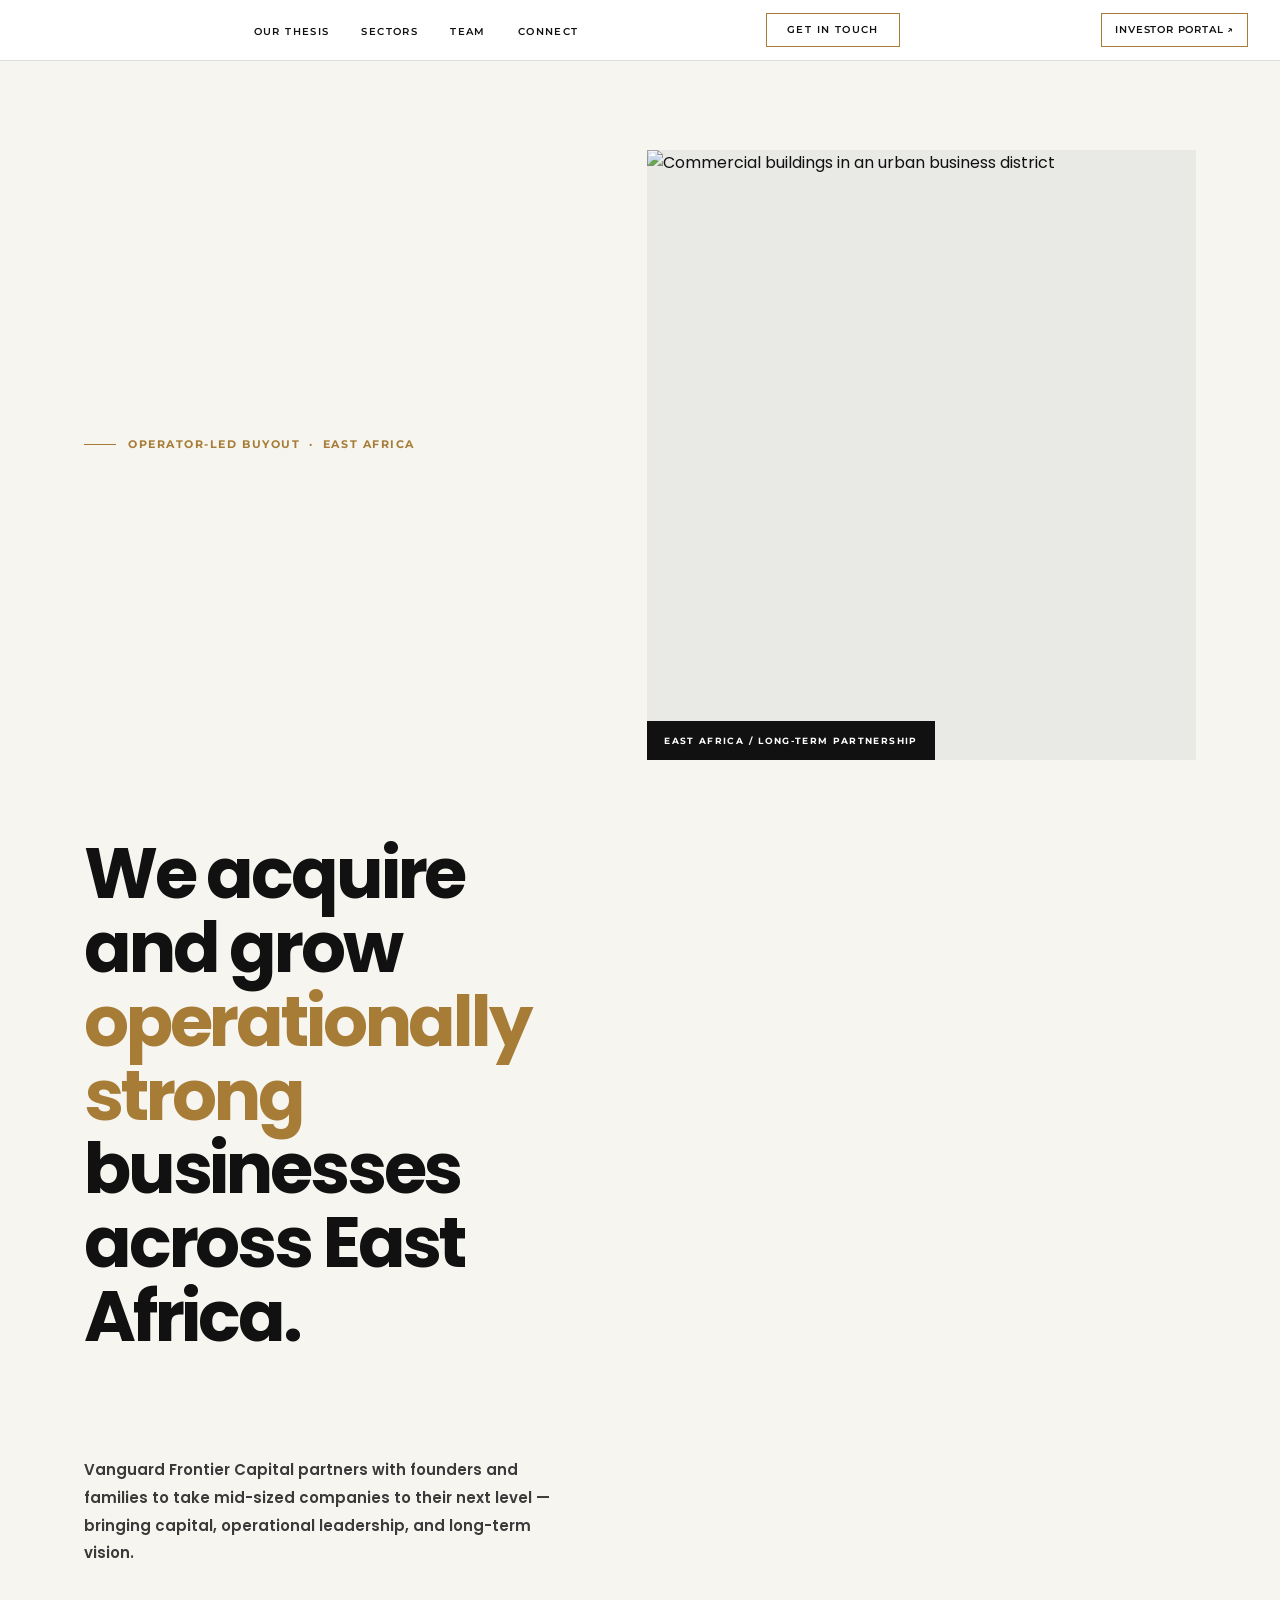
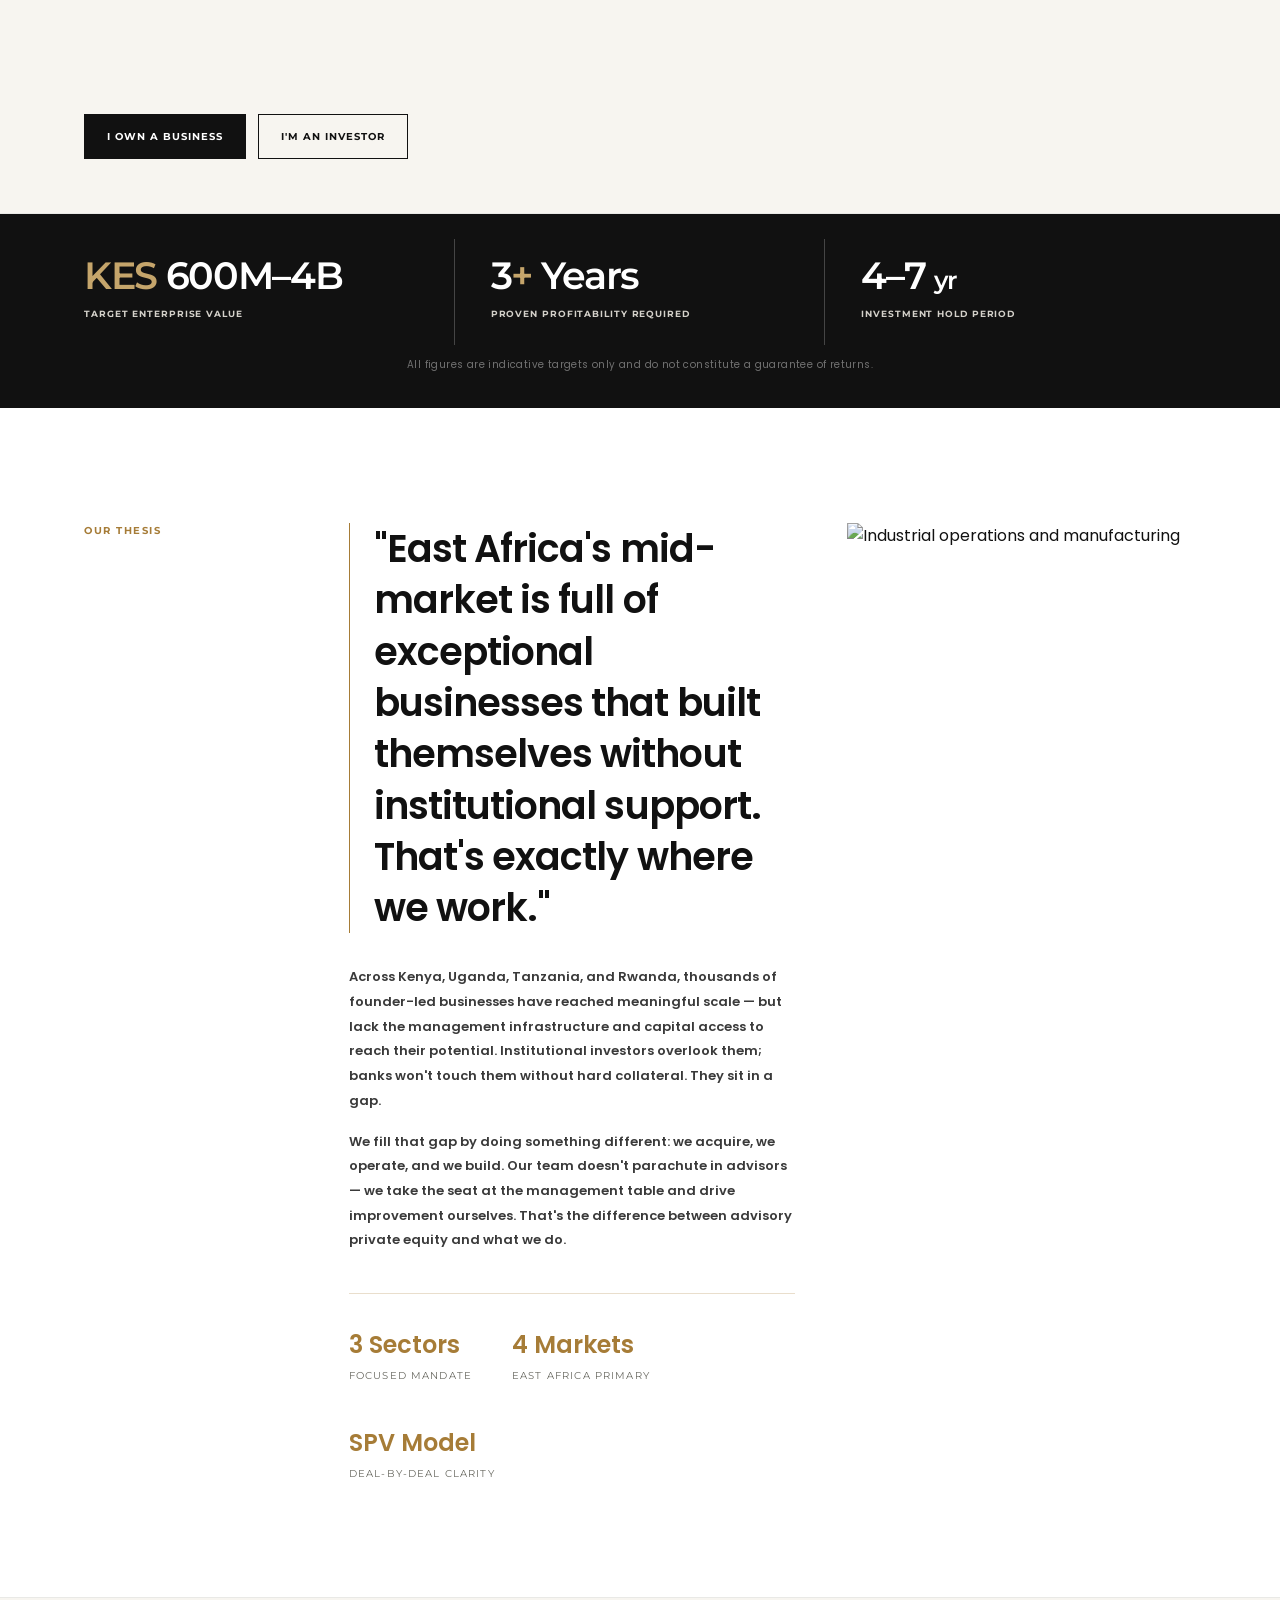
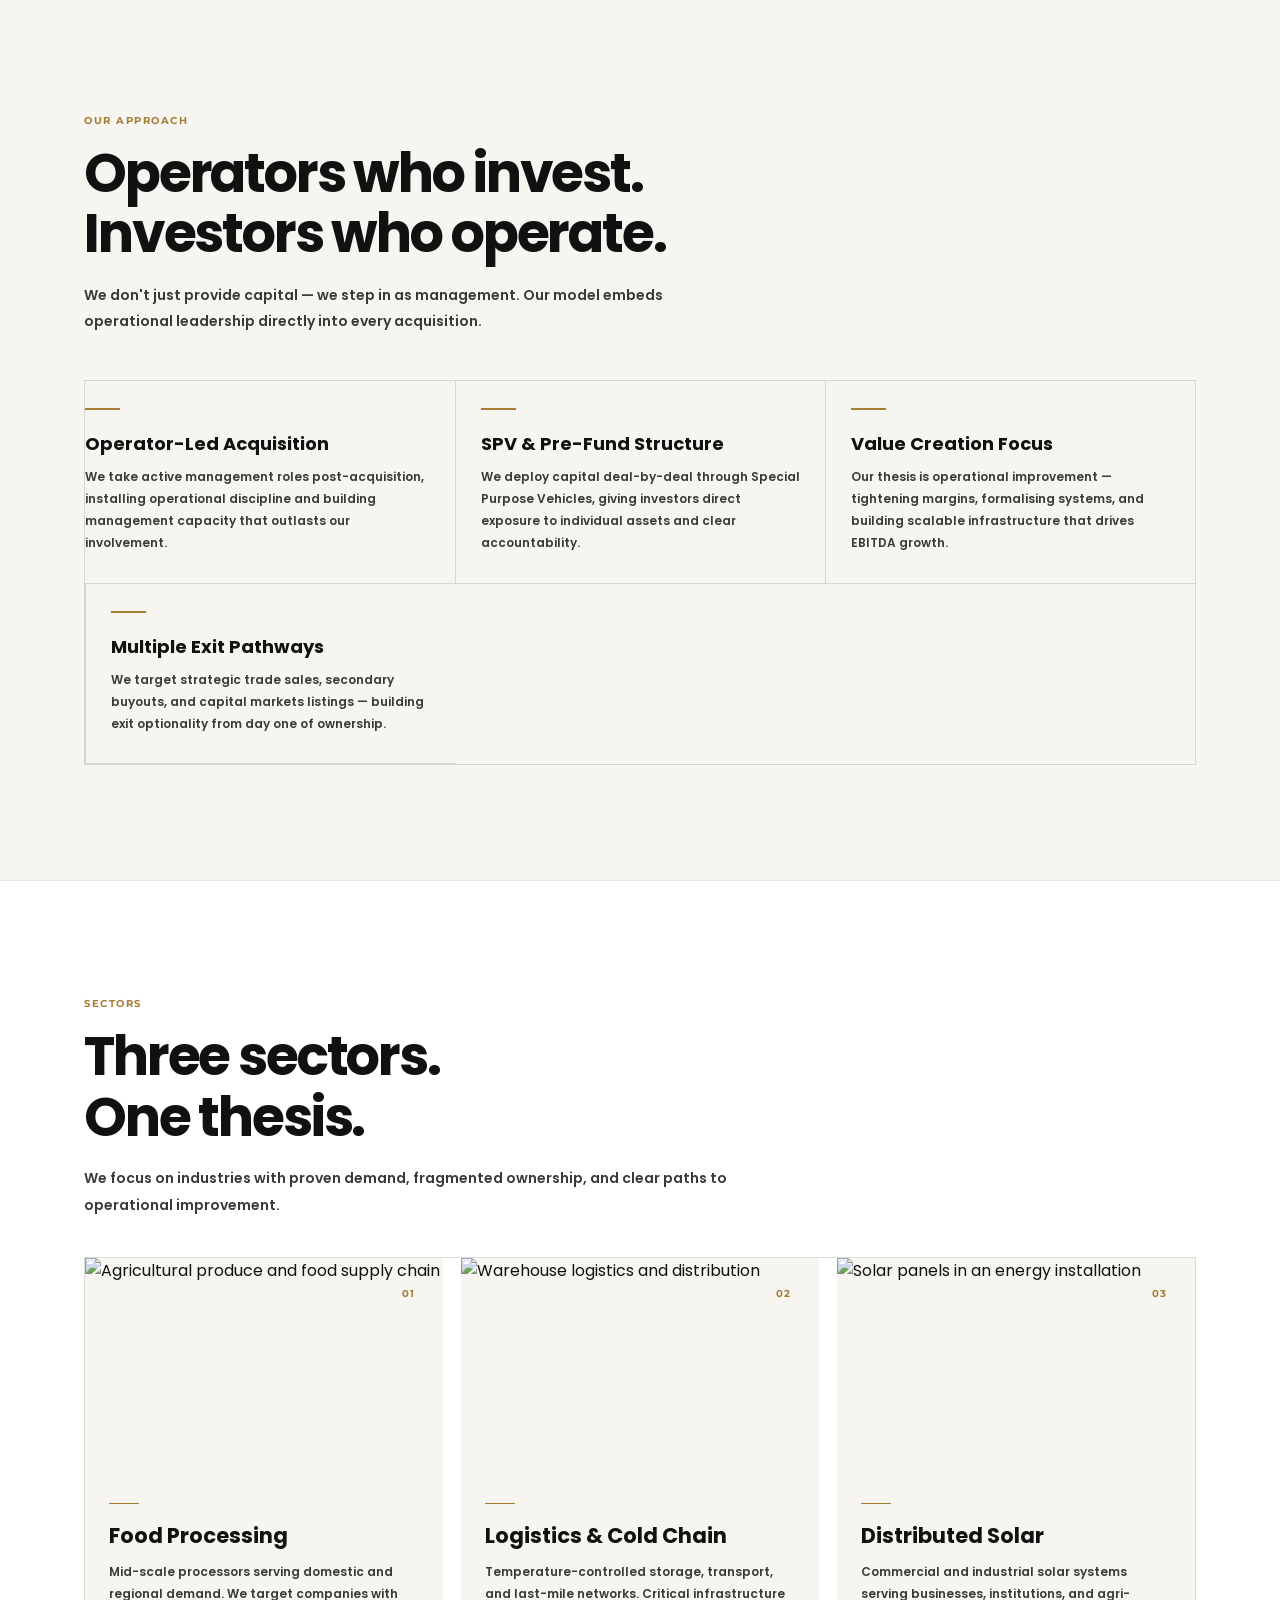
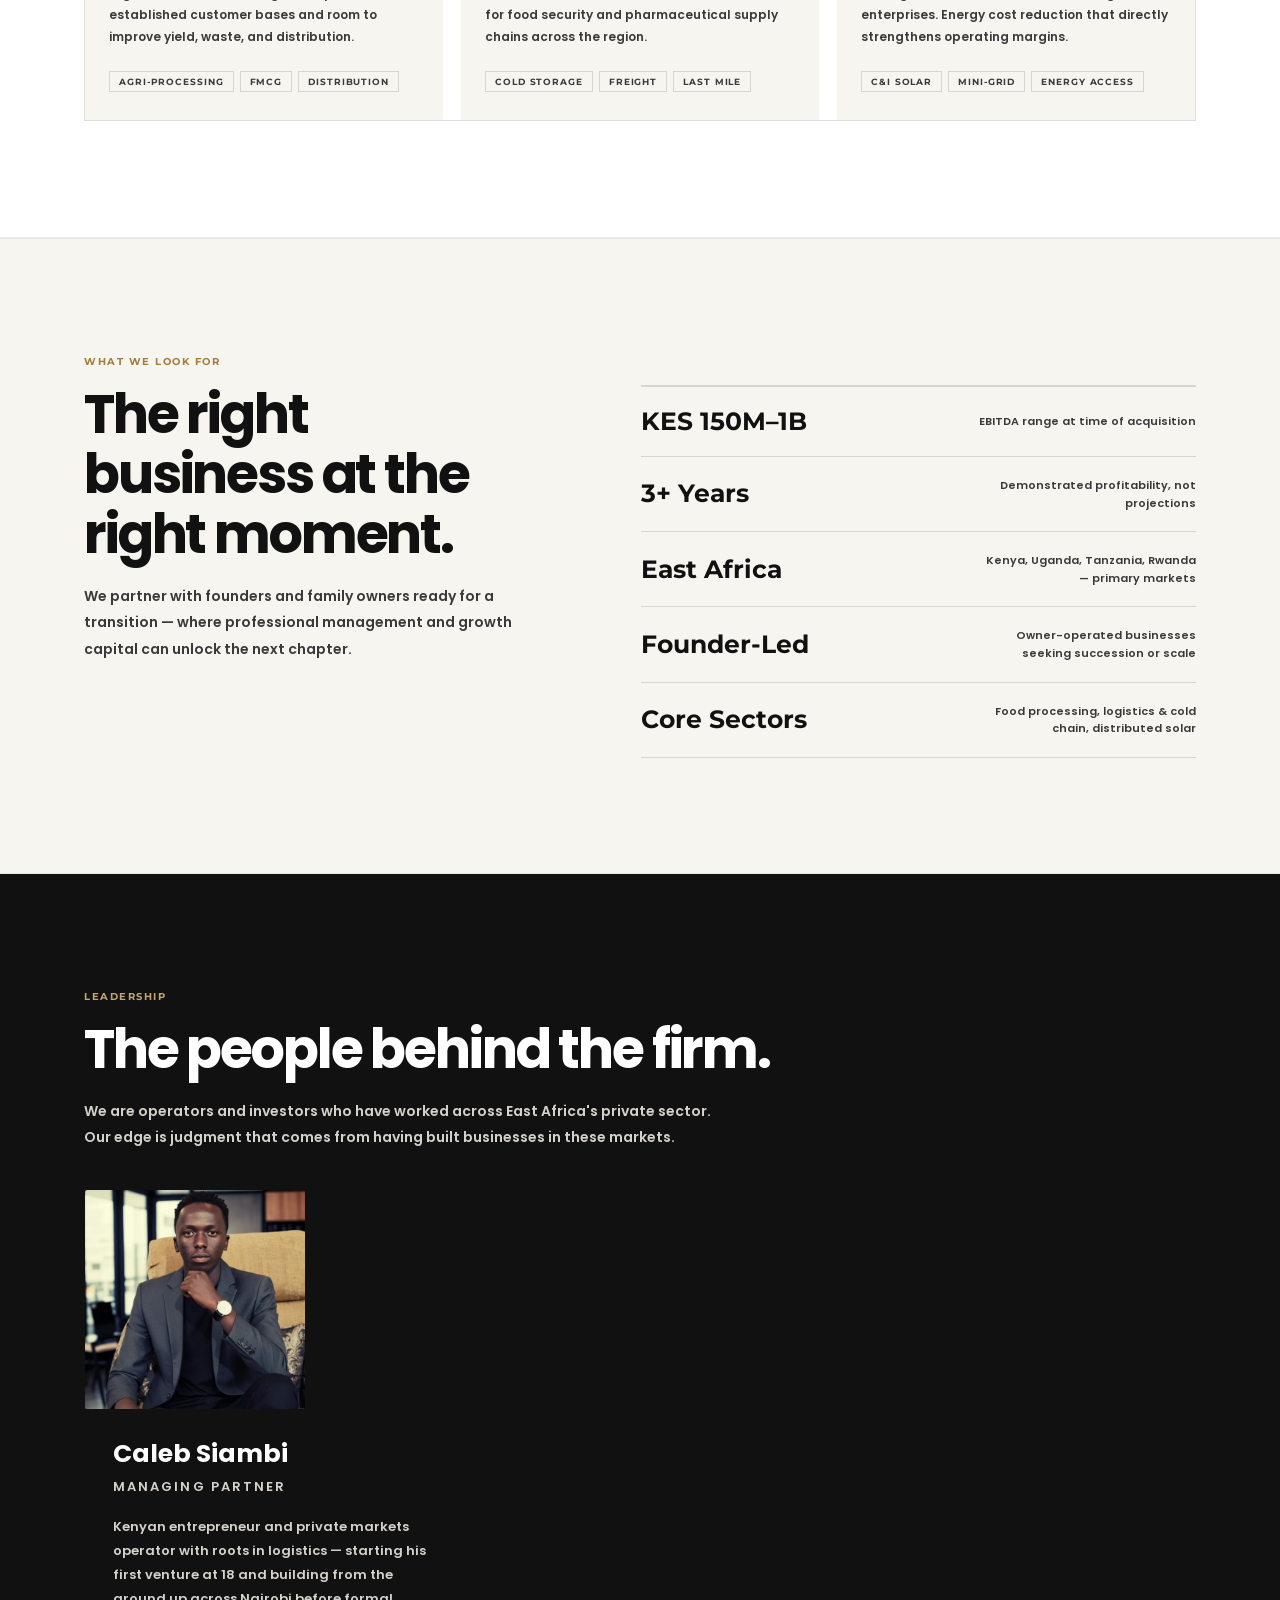
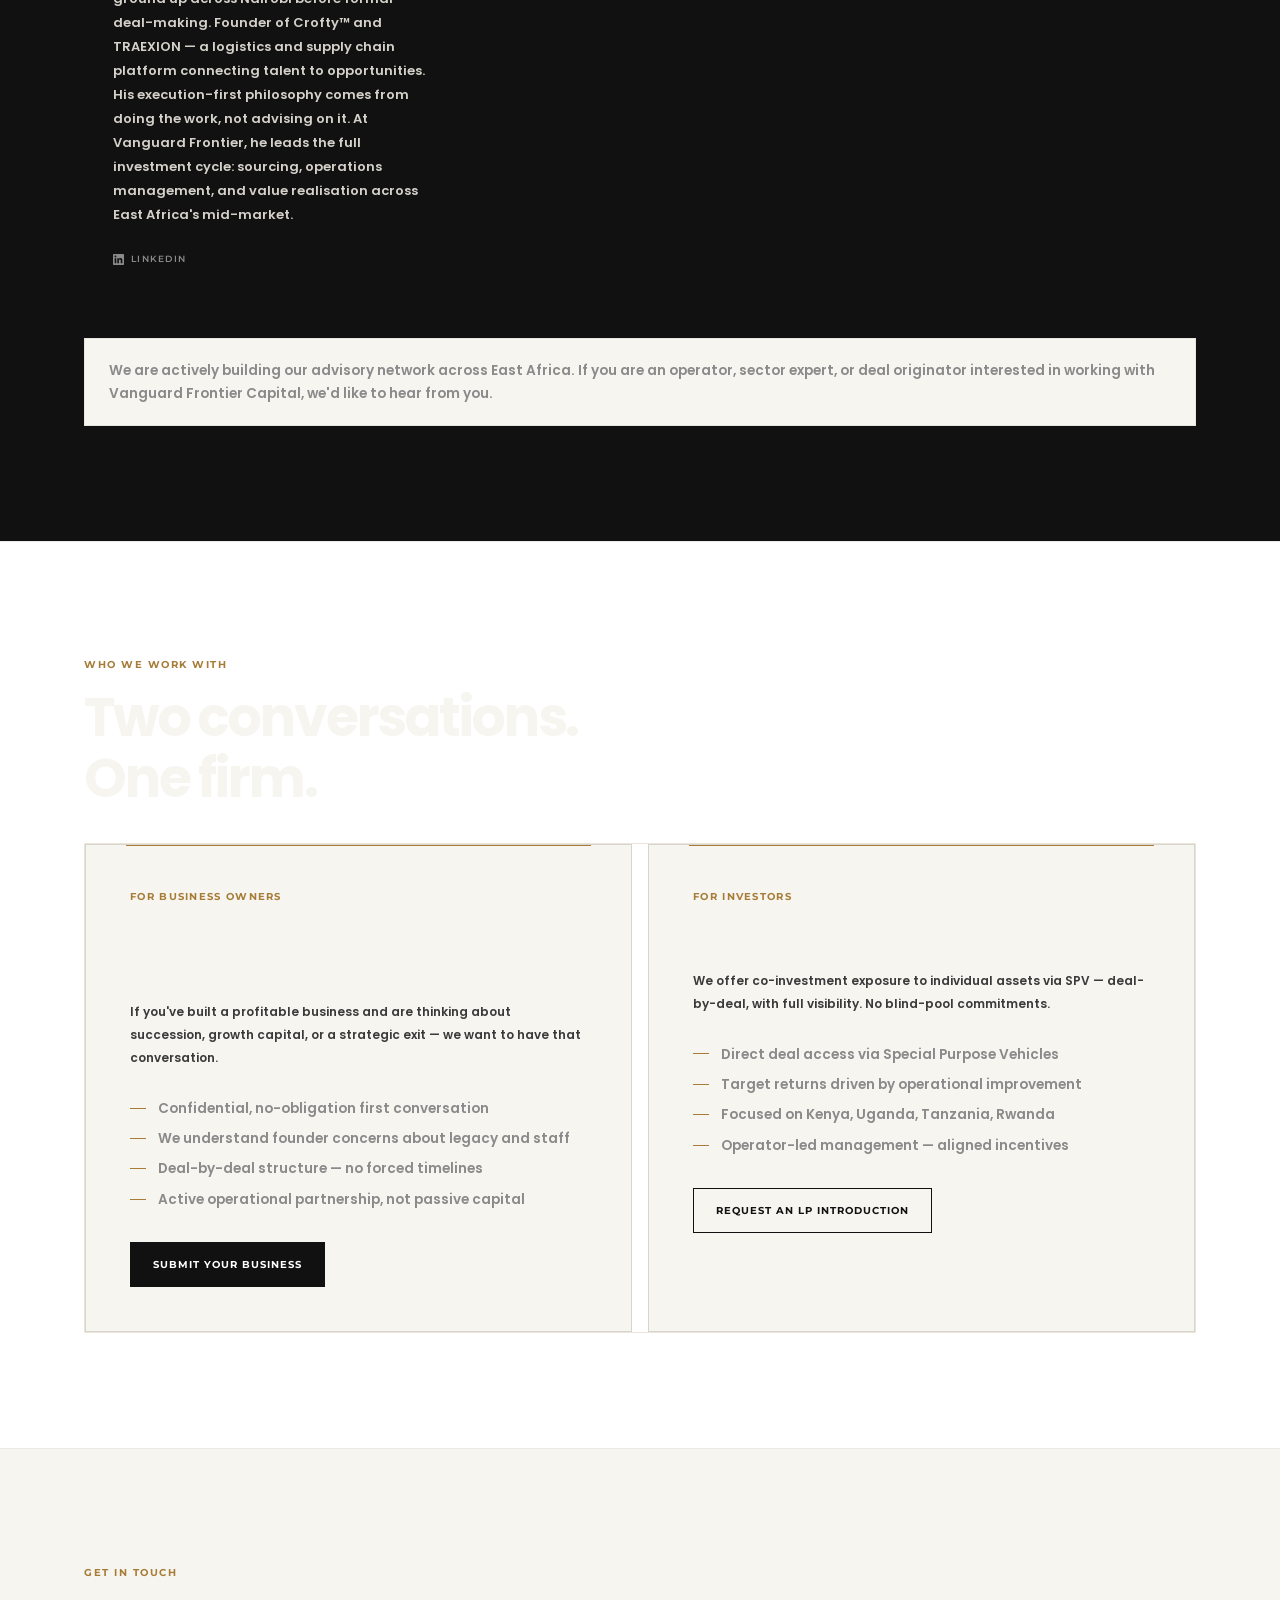
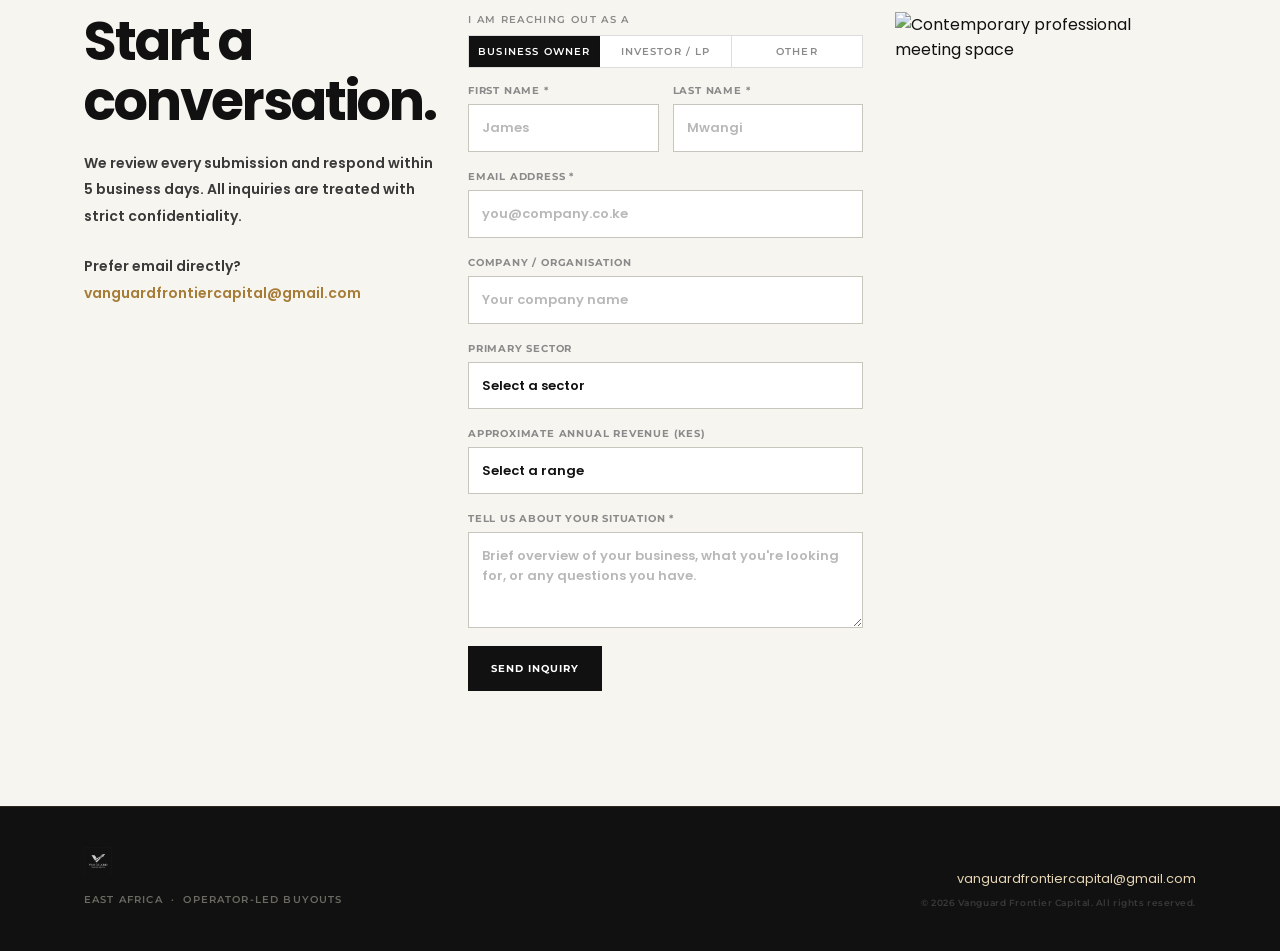
==== commit b56c6544: "Rename vfc-site.html to index.html" ====
--- a/index.html
+++ b/index.html
@@ -1,4 +1,3 @@
-<!doctype html><html><head><meta charset=utf8><meta name=viewport content="width=device-width,initial-scale=1,viewport-fit=cover"><style>:root{color-scheme:light;box-sizing:border-box;padding-top:env(safe-area-inset-top,0px);padding-bottom:env(safe-area-inset-bottom,0px)}html{scroll-padding-top:env(safe-area-inset-top,0px)}body{margin:0;padding:0;font:14px -apple-system,BlinkMacSystemFont,sans-serif;background:#fff;color:#000}img{max-width:100%}[hidden]:not([hidden=until-found i]){display:none!important}</style></head><body>
 <!DOCTYPE html>
 <html><head><meta charset="utf-8"/><meta content="width=device-width,initial-scale=1,viewport-fit=cover" name="viewport"/><style>:root{color-scheme:light;box-sizing:border-box;padding-top:env(safe-area-inset-top,0px);padding-bottom:env(safe-area-inset-bottom,0px)}html{scroll-padding-top:env(safe-area-inset-top,0px)}body{margin:0;padding:0;font:14px -apple-system,BlinkMacSystemFont,sans-serif;background:#fff;color:#000}img{max-width:100%}[hidden]:not([hidden=until-found i]){display:none!important}</style>
 <style>
@@ -1067,6 +1066,7 @@
 <p class="stat-label">Investment Hold Period</p>
 </div>
 </div>
+<p style="text-align:center;font-size:10px;opacity:0.4;margin-top:12px;letter-spacing:.04em;padding:0 16px;">All figures are indicative targets only and do not constitute a guarantee of returns.</p>
 </div>
 </section>
 <!-- ─── Thesis ────────────────────────────────────────────────────────────── -->
@@ -1120,7 +1120,7 @@
 <div class="model-card">
 <div class="card-rule"></div>
 <h3>Value Creation Focus</h3>
-<p>Our thesis is operational improvement — tightening margins, formalizing systems, and building scalable infrastructure that drives EBITDA growth.</p>
+<p>Our thesis is operational improvement — tightening margins, formalising systems, and building scalable infrastructure that drives EBITDA growth.</p>
 </div>
 <div class="model-card">
 <div class="card-rule"></div>
@@ -1223,7 +1223,7 @@
 <div class="team-info">
 <h3 class="team-name">Caleb Siambi</h3>
 <p class="team-role">Managing Partner</p>
-<p class="team-bio">Kenyan entrepreneur and private markets operator with roots in logistics — starting his first venture at 18 and building from the ground up across Nairobi before formal deal-making. Founder of Crofty™ and the TRAEXION. His execution-first philosophy comes from doing the work, not advising on it. At Vanguard Frontier, he leads the full investment cycle: sourcing, operations management, and value realisation across East Africa's mid-market.</p>
+<p class="team-bio">Kenyan entrepreneur and private markets operator with roots in logistics — starting his first venture at 18 and building from the ground up across Nairobi before formal deal-making. Founder of Crofty™ and TRAEXION — a logistics and supply chain platform connecting talent to opportunities. His execution-first philosophy comes from doing the work, not advising on it. At Vanguard Frontier, he leads the full investment cycle: sourcing, operations management, and value realisation across East Africa's mid-market.</p>
 <a class="team-linkedin" href="https://ke.linkedin.com/in/caleb-siambi" rel="noopener" target="_blank">
 <svg aria-hidden="true" fill="currentColor" height="11" viewbox="0 0 24 24" width="11"><path d="M20.447 20.452h-3.554v-5.569c0-1.328-.027-3.037-1.852-3.037-1.853 0-2.136 1.445-2.136 2.939v5.667H9.351V9h3.414v1.561h.046c.477-.9 1.637-1.85 3.37-1.85 3.601 0 4.267 2.37 4.267 5.455v6.286zM5.337 7.433c-1.144 0-2.063-.926-2.063-2.065 0-1.138.92-2.063 2.063-2.063 1.14 0 2.064.925 2.064 2.063 0 1.139-.925 2.065-2.064 2.065zm1.782 13.019H3.555V9h3.564v11.452zM22.225 0H1.771C.792 0 0 .774 0 1.729v20.542C0 23.227.792 24 1.771 24h20.451C23.2 24 24 23.227 24 22.271V1.729C24 .774 23.2 0 22.222 0h.003z"></path></svg>
             LinkedIn
@@ -1484,7 +1484,7 @@
   <div class="vfc-panel">
     <h3>What We Look For</h3>
     <table style="width:100%;border-collapse:collapse;font-size:12px;margin-top:10px;">
-      <tr style="border-bottom:1px solid #eeeae2;"><td style="padding:10px 0;color:#77736b;">Revenue</td><td style="padding:10px 0;font-weight:700;text-align:right;">KES 500M – 4B+</td></tr>
+      <tr style="border-bottom:1px solid #eeeae2;"><td style="padding:10px 0;color:#77736b;">Revenue</td><td style="padding:10px 0;font-weight:700;text-align:right;">KES 600M – 4B</td></tr>
       <tr style="border-bottom:1px solid #eeeae2;"><td style="padding:10px 0;color:#77736b;">EBITDA</td><td style="padding:10px 0;font-weight:700;text-align:right;">KES 150M – 1B</td></tr>
       <tr style="border-bottom:1px solid #eeeae2;"><td style="padding:10px 0;color:#77736b;">Profitability track record</td><td style="padding:10px 0;font-weight:700;text-align:right;">3+ years</td></tr>
       <tr style="border-bottom:1px solid #eeeae2;"><td style="padding:10px 0;color:#77736b;">Ownership structure</td><td style="padding:10px 0;font-weight:700;text-align:right;">Founder / Family-owned</td></tr>
@@ -1668,4 +1668,3 @@
 @media(max-width:600px){nav{padding-left:18px!important;padding-right:18px!important}nav .nav-logo{max-height:38px!important}#hero{padding-top:105px!important}#hero .hero-h1{font-size:clamp(37px,10vw,54px)!important}#stats .stats-row{grid-template-columns:1fr!important}#stats .stat-item,#stats .stat-item:first-child{padding:13px 0!important;border-right:0!important;border-bottom:1px solid rgba(255,255,255,.22)!important}#stats .stat-item:last-child{border-bottom:0!important}#thesis .thesis-layout,#target .target-layout,#team .team-grid,#inquire .form-layout{grid-template-columns:1fr!important}#thesis .thesis-layout{gap:22px!important}#thesis .thesis-photo{grid-column:auto;min-height:240px}#model .model-grid{grid-template-columns:1fr!important}#model .model-card,#model .model-card+.model-card{padding:22px 0!important;border-left:0!important}#sectors .sectors-grid,#cta-split .cta-grid{grid-template-columns:1fr!important}#sectors .sector-photo{height:210px}#target .criteria-list li{align-items:flex-start!important;flex-direction:column!important;gap:6px!important}#target .criteria-label{text-align:left!important}#team .team-photo{max-width:260px!important}#inquire .form-layout{gap:24px!important}.contact-photo{grid-column:auto;min-height:230px}footer .inner{gap:20px}}
 @media(prefers-reduced-motion:reduce){html{scroll-behavior:auto}}
 </style></body></html>
-</body></html>
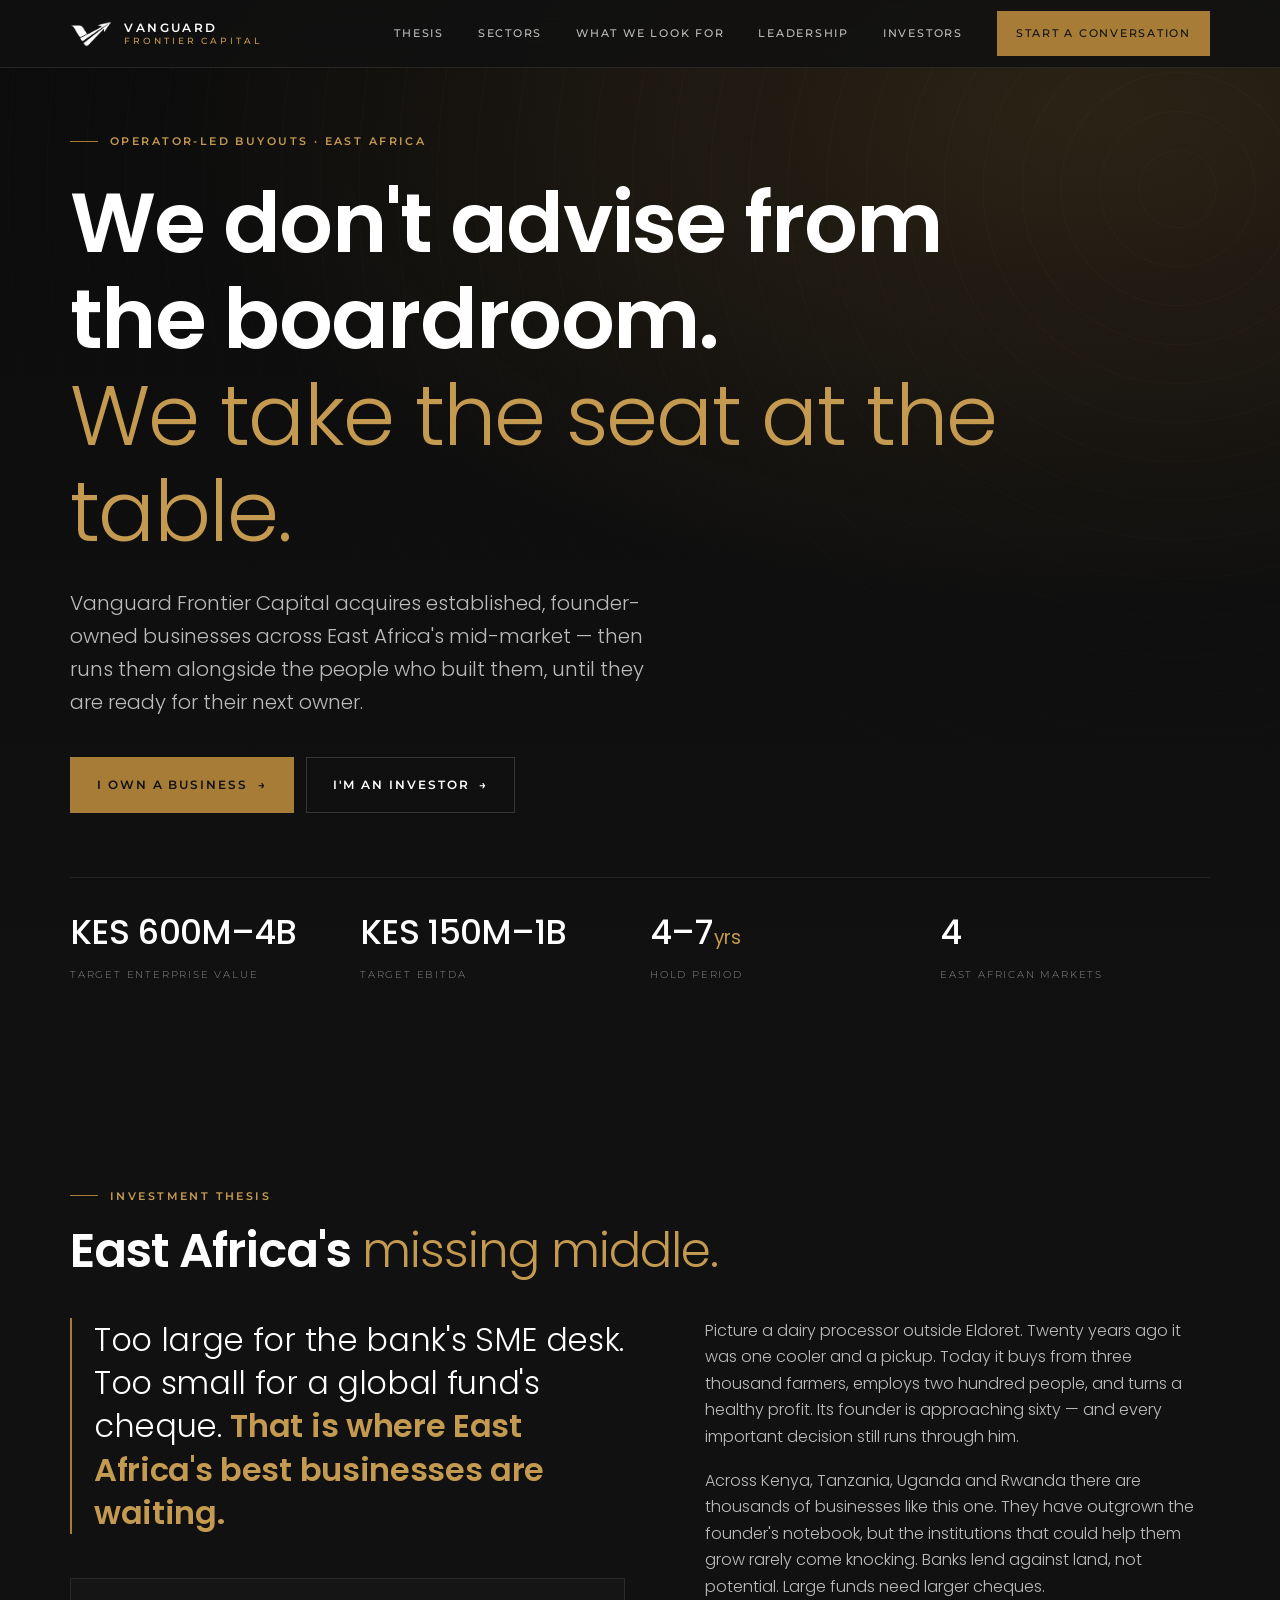
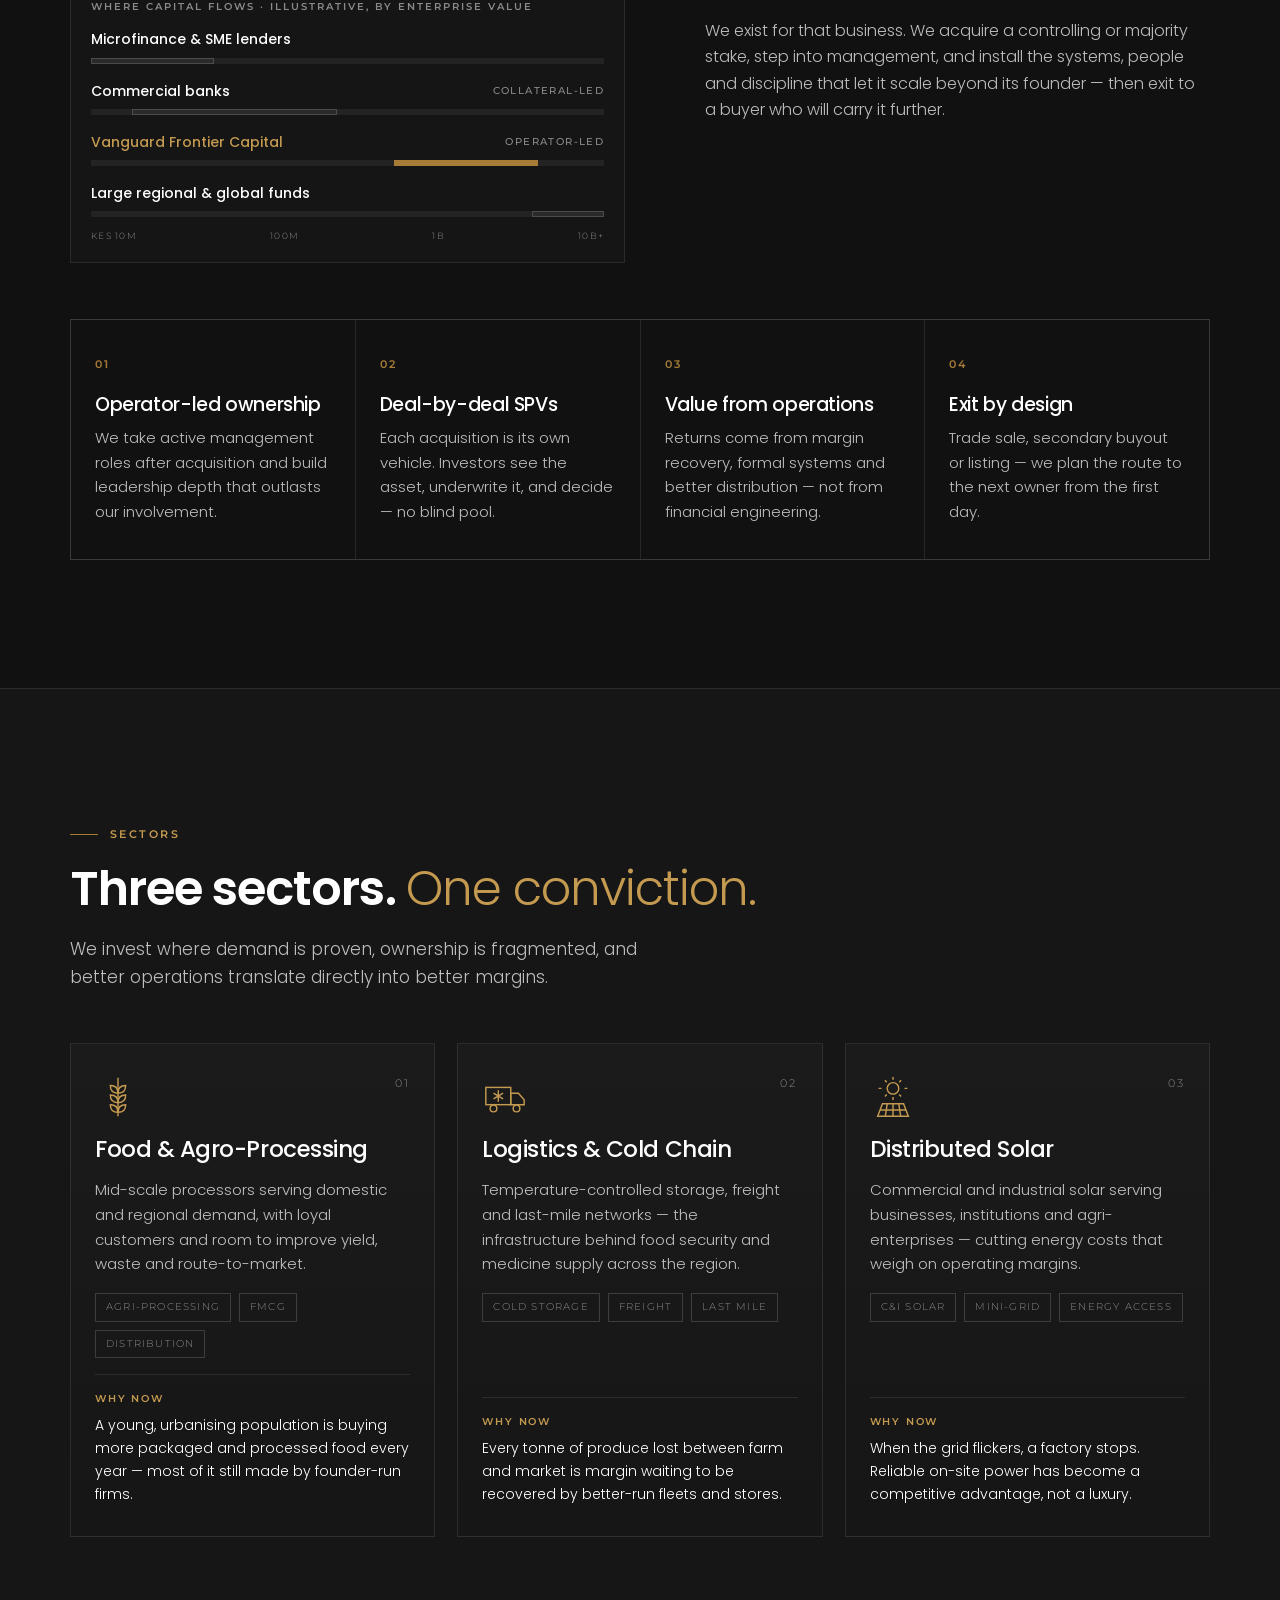
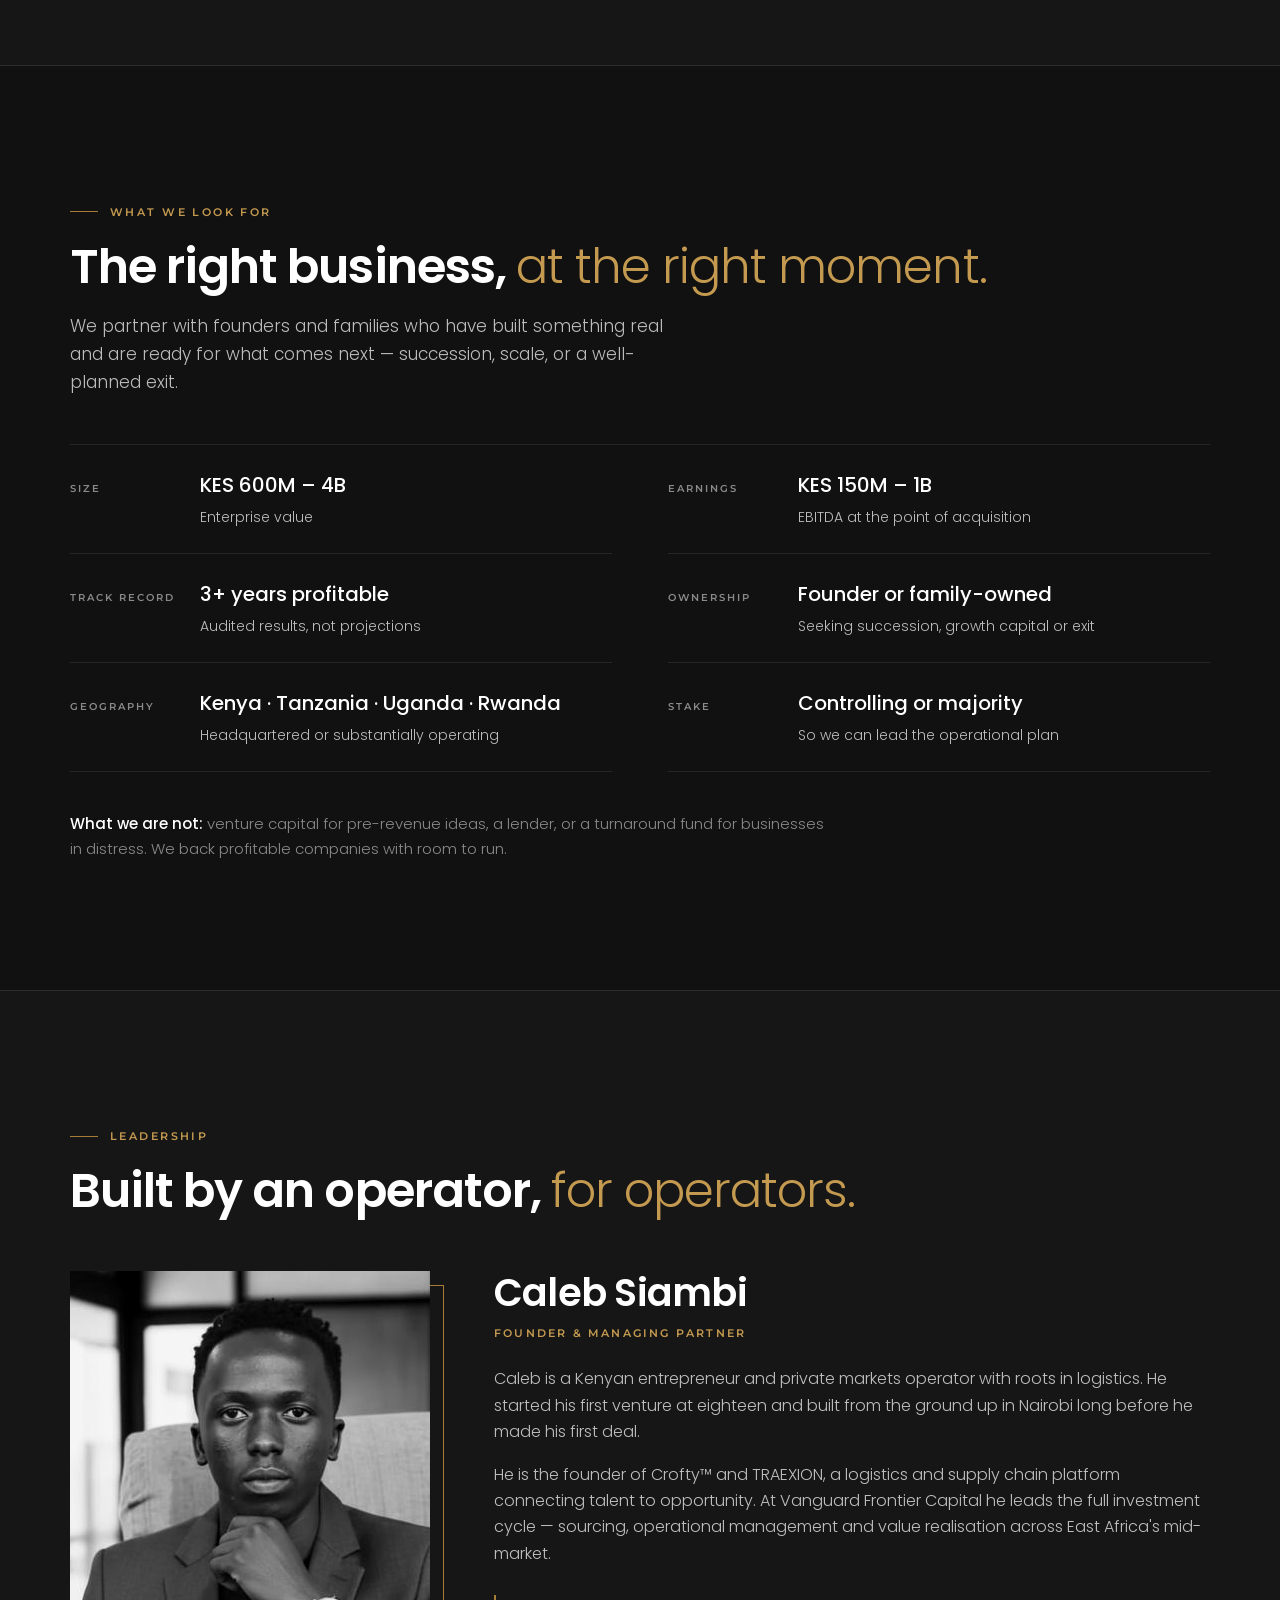
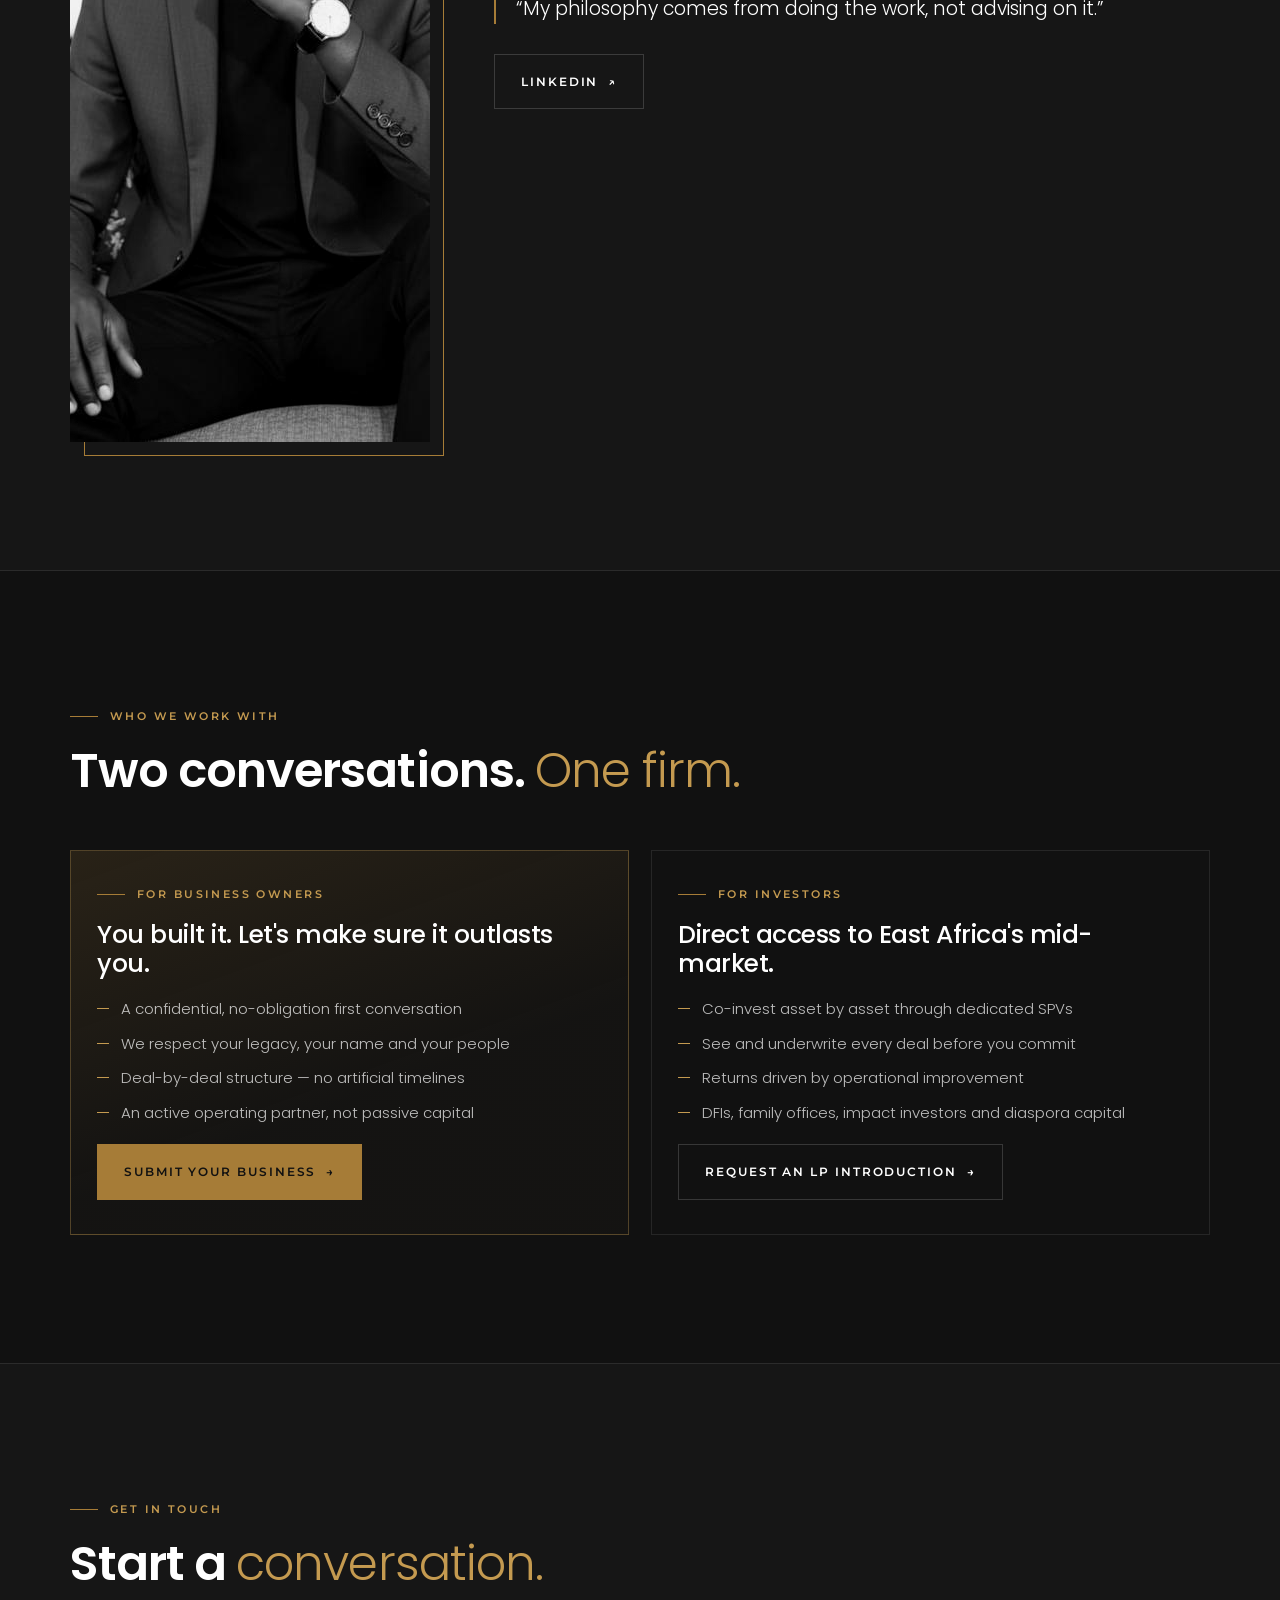
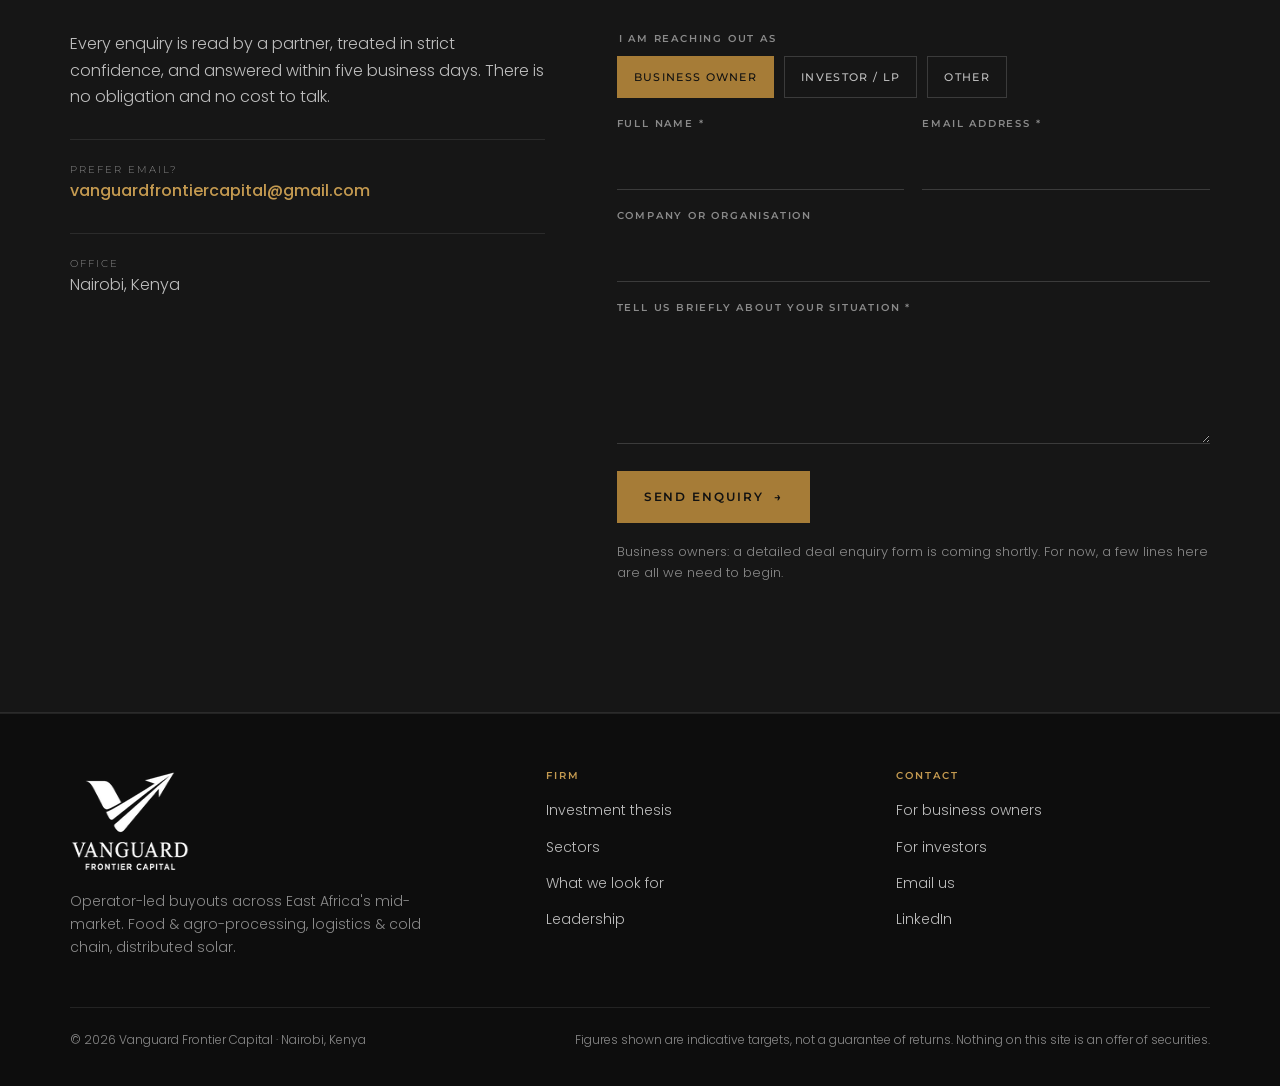
==== commit 09b80f15: "Rebuild homepage to VFC brand identity Mobile-first homepage with hero, thesis, sectors, criteria, l" ====
--- a/index.html
+++ b/index.html
@@ -1,1670 +1,341 @@
-<!DOCTYPE html>
-<html><head><meta charset="utf-8"/><meta content="width=device-width,initial-scale=1,viewport-fit=cover" name="viewport"/><style>:root{color-scheme:light;box-sizing:border-box;padding-top:env(safe-area-inset-top,0px);padding-bottom:env(safe-area-inset-bottom,0px)}html{scroll-padding-top:env(safe-area-inset-top,0px)}body{margin:0;padding:0;font:14px -apple-system,BlinkMacSystemFont,sans-serif;background:#fff;color:#000}img{max-width:100%}[hidden]:not([hidden=until-found i]){display:none!important}</style>
-<style>
-/* VFC investor portal integration — isolated styles to preserve the existing site */
-.vfc-portal-link{display:inline-flex;align-items:center;justify-content:center;margin-left:14px;padding:10px 13px;border:1px solid var(--bronze,#A67C37);color:inherit;text-decoration:none;font:600 10px/1.2 var(--label,Montserrat,Arial,sans-serif);letter-spacing:.08em;text-transform:uppercase}
-.vfc-portal-screen{display:none;min-height:100vh;background:#f7f5f0;color:#171714;font-family:var(--body,Poppins,Arial,sans-serif);padding:28px clamp(18px,5vw,72px) 44px}
-.vfc-portal-screen.is-open{display:block}
-.vfc-portal-screen *{box-sizing:border-box}
-.vfc-portal-head{display:flex;align-items:center;justify-content:space-between;gap:18px;padding-bottom:24px;border-bottom:1px solid #dedbd3}
-.vfc-portal-brand{font:600 13px/1.5 var(--label,Montserrat,Arial,sans-serif);letter-spacing:.12em;text-transform:uppercase}
-.vfc-portal-brand small{display:block;color:#8d6a35;font-size:9px;letter-spacing:.18em}
-.vfc-portal-controls{display:flex;align-items:center;gap:12px;flex-wrap:wrap}
-.vfc-demo-pill{border:1px solid #d6c6a9;color:#795b2c;padding:7px 10px;font-size:10px;letter-spacing:.08em;text-transform:uppercase}
-.vfc-portal-btn{border:1px solid #a67c37;background:#a67c37;color:white;padding:11px 15px;cursor:pointer;font:600 11px var(--label,Montserrat,Arial,sans-serif);letter-spacing:.04em}
-.vfc-portal-btn.secondary{background:transparent;color:#171714;border-color:#c9c5bc}
-.vfc-dash{max-width:1240px;margin:48px auto 0}
-.vfc-dash-kicker{font-size:10px;letter-spacing:.18em;text-transform:uppercase;color:#96713a}
-.vfc-dash h2{font:600 clamp(34px,5vw,54px)/1.08 var(--display,Poppins,Arial,sans-serif);margin:10px 0}
-.vfc-dash-intro{color:#6b6a64;font-size:13px;max-width:680px}
-.vfc-demo-alert{margin:25px 0;padding:14px 16px;background:#eee7da;border-left:3px solid #a67c37;font-size:12px;line-height:1.65;color:#514631}
-.vfc-tabs{display:flex;gap:6px;flex-wrap:wrap;margin:26px 0 18px;border-bottom:1px solid #dedbd3}
-.vfc-tabs button{padding:12px 15px;border:0;border-bottom:2px solid transparent;background:transparent;color:#66645d;cursor:pointer;font:600 11px var(--label,Montserrat,Arial,sans-serif)}
-.vfc-tabs button[aria-selected="true"]{color:#171714;border-bottom-color:#a67c37}
-.vfc-metrics{display:grid;grid-template-columns:repeat(4,minmax(0,1fr));gap:12px}
-.vfc-metric,.vfc-panel{background:#fff;border:1px solid #e5e1d8;padding:22px}
-.vfc-metric span{display:block;color:#77736b;font-size:11px;line-height:1.5}
-.vfc-metric strong{display:block;font:600 clamp(23px,3vw,34px) var(--display,Poppins,Arial,sans-serif);margin:12px 0 7px}
-.vfc-metric small{font-size:10px;color:#9a7844}
-.vfc-dash-row{display:grid;grid-template-columns:1.2fr .8fr;gap:12px;margin-top:12px}
-.vfc-panel h3{font:600 25px var(--display,Poppins,Arial,sans-serif);margin:0 0 6px}
-.vfc-panel p,.vfc-panel .sub{font-size:11px;color:#77736b;line-height:1.7}
-.vfc-chart{height:155px;display:flex;align-items:end;gap:12px;padding:20px 5px 0;border-bottom:1px solid #ddd8cd}
-.vfc-bar-col{flex:1;display:flex;flex-direction:column;justify-content:end;align-items:center;height:100%;gap:8px}
-.vfc-bar{width:min(38px,75%);background:#a67c37;min-height:8px}
-.vfc-bar-label{font-size:10px;color:#77736b}
-.vfc-table-wrap{overflow:auto;background:white;border:1px solid #e5e1d8}
-.vfc-table{width:100%;border-collapse:collapse;font-size:12px}
-.vfc-table th,.vfc-table td{text-align:left;padding:15px 16px;border-bottom:1px solid #eeeae2;white-space:nowrap}
-.vfc-table th{font-size:9px;text-transform:uppercase;letter-spacing:.12em;color:#77736b;background:#faf9f6}
-.vfc-status{display:inline-block;padding:5px 8px;background:#f0eadf;color:#765a2e;font-size:9px;text-transform:uppercase;letter-spacing:.07em}
-.vfc-portal-foot{display:flex;justify-content:space-between;gap:12px;flex-wrap:wrap;margin-top:34px;padding-top:18px;border-top:1px solid #dedbd3;font-size:10px;color:#817d74}
-.vfc-portal-panel[hidden]{display:none!important}
-body.vfc-portal-mode{background:#f7f5f0}
-body.vfc-portal-mode>*:not(#vfcPortalScreen){display:none!important}
-body.vfc-portal-mode #vfcPortalScreen{display:block!important}
-@media(max-width:800px){.vfc-metrics{grid-template-columns:repeat(2,minmax(0,1fr))}.vfc-dash-row{grid-template-columns:1fr}.vfc-portal-head{align-items:flex-start;flex-direction:column}.vfc-portal-link{margin:8px 0}}
-@media(max-width:430px){.vfc-metrics{grid-template-columns:1fr 1fr;gap:8px}.vfc-metric,.vfc-panel{padding:15px}.vfc-tabs button{padding:10px 8px;font-size:10px}}
-</style>
-<title>Vanguard Frontier Capital | Investment Partners for East Africa</title>
-</head><body>
-<meta content="Vanguard Frontier Capital — an operator-led investment partner focused on emerging and frontier markets in East Africa." name="description"/>
-<meta content="cover" name="claude:viewport-fit-sides"/>
-<link href="https://fonts.googleapis.com/css2?family=Poppins:wght@600;700&amp;family=Montserrat:wght@600;700&amp;display=swap" rel="stylesheet"/>
-<style>
-/* ─── Brand tokens (VFC Brand Guidelines Oct 2026) ───────────────────────── */
-/* Layout: white-primary, strict grid, hairline rules, no gradients */
-:root {
-  --ink:       #111111;
-  --white:     #FFFFFF;
-  --paper:     #F7F5F0;
-  --graphite:  #3A3A3A;
-  --steel:     #8A8A8A;
-  --mist:      #E9E9E6;
-  --bronze:    #A67C37;
-  --bronze-dim:#8a6630;
-  --border:    rgba(17,17,17,0.12);
-  --border-lt: rgba(17,17,17,0.07);
-
-  /* Dark surfaces (nav, footer, select dark sections) */
-  --dark-bg:   #111111;
-  --dark-surf: #1a1a18;
-  --dark-brd:  rgba(167,124,55,0.2);
-
-  --display: 'Poppins', Arial, sans-serif;
-  --body:    'Poppins', Arial, sans-serif;
-  --label:   'Montserrat', Arial, sans-serif;
-
-  color-scheme: light;
-}
-
-:root { color-scheme: light; }
-
-*, *::before, *::after { box-sizing: border-box; }
-
-body {
-  margin: 0;
-  background: var(--white);
-  color: var(--ink);
-  font-family: var(--body);
-  font-size: 16px;
-  line-height: 1.6;
-  -webkit-font-smoothing: antialiased;
-}
-
-/* ─── Shared ─────────────────────────────────────────────────────────────── */
-.inner {
-  width: 100%;
-  max-width: 980px;
-  margin-inline: auto;
-  padding-left:  max(32px, env(safe-area-inset-left, 0px));
-  padding-right: max(32px, env(safe-area-inset-right, 0px));
-}
-
-.overline {
-  font-family: var(--label);
-  font-size: 0.65rem;
-  font-weight: 600;
-  letter-spacing: 0.18em;
-  text-transform: uppercase;
-  color: var(--bronze);
-  margin: 0 0 1rem;
-  display: block;
-}
-
-.section-h {
-  font-family: var(--display);
-  font-size: clamp(1.9rem, 4vw, 2.8rem);
-  font-weight: 600;
-  line-height: 1.18;
-  text-wrap: balance;
-  margin: 0 0 1.1rem;
-  color: var(--ink);
-}
-
-.section-p {
-  font-size: 0.95rem;
-  font-weight: 600;
-  color: var(--graphite);
-  line-height: 1.85;
-  margin: 0 0 1.5rem;
-  max-width: 560px;
-}
-
-hr.rule {
-  border: none;
-  border-top: 0.5px solid var(--bronze);
-  margin: 0;
-  opacity: 0.5;
-}
-
-.btn-solid {
-  display: inline-block;
-  font-family: var(--label);
-  font-size: 0.65rem;
-  font-weight: 600;
-  letter-spacing: 0.14em;
-  text-transform: uppercase;
-  color: var(--white);
-  background: var(--ink);
-  padding: 13px 28px;
-  text-decoration: none;
-  border: none;
-  cursor: pointer;
-  transition: background 0.2s;
-}
-.btn-solid:hover { background: var(--graphite); }
-
-.btn-ghost {
-  display: inline-block;
-  font-family: var(--label);
-  font-size: 0.65rem;
-  font-weight: 600;
-  letter-spacing: 0.14em;
-  text-transform: uppercase;
-  color: var(--ink);
-  background: transparent;
-  padding: 12px 26px;
-  text-decoration: none;
-  border: 1px solid var(--ink);
-  cursor: pointer;
-  transition: background 0.2s, color 0.2s;
-}
-.btn-ghost:hover { background: var(--ink); color: var(--white); }
-
-/* ─── Nav ─── dark band, white logo */
-nav {
-  position: fixed;
-  top: 0;
-  inset-inline: 0;
-  z-index: 100;
-  background: var(--dark-bg);
-  border-bottom: 0.5px solid var(--dark-brd);
-  padding-block: 18px;
-  padding-left:  max(32px, env(safe-area-inset-left, 0px));
-  padding-right: max(32px, env(safe-area-inset-right, 0px));
-  display: flex;
-  align-items: center;
-  justify-content: space-between;
-  gap: 20px;
-}
-
-.nav-logo {
-  height: 34px;
-  width: auto;
-  display: block;
-}
-
-.nav-links {
-  display: flex;
-  gap: 32px;
-  list-style: none;
-  margin: 0;
-  padding: 0;
-}
-.nav-links a {
-  font-family: var(--label);
-  font-size: 0.62rem;
-  font-weight: 600;
-  letter-spacing: 0.14em;
-  text-transform: uppercase;
-  color: rgba(247,245,240,0.55);
-  text-decoration: none;
-  transition: color 0.2s;
-}
-.nav-links a:hover { color: #F7F5F0; }
-
-.nav-cta {
-  font-family: var(--label);
-  font-size: 0.62rem;
-  font-weight: 600;
-  letter-spacing: 0.14em;
-  text-transform: uppercase;
-  color: var(--bronze);
-  border: 0.5px solid var(--bronze);
-  padding: 8px 20px;
-  text-decoration: none;
-  transition: background 0.2s, color 0.2s;
-  white-space: nowrap;
-}
-.nav-cta:hover { background: var(--bronze); color: var(--dark-bg); }
-
-/* ─── Hero ─── paper background, ink text */
-#hero {
-  background: var(--paper);
-  padding-block: 160px 100px;
-  position: relative;
-  overflow: hidden;
-  border-bottom: 0.5px solid var(--mist);
-}
-
-/* Diagonal arrow motif — brand signature, 5-10% opacity watermark */
-#hero::after {
-  content: "";
-  position: absolute;
-  top: 0; right: -60px; bottom: 0;
-  width: 50%;
-  background: transparent;
-  pointer-events: none;
-}
-
-.hero-eyebrow {
-  font-family: var(--label);
-  font-size: 0.65rem;
-  font-weight: 600;
-  letter-spacing: 0.2em;
-  text-transform: uppercase;
-  color: var(--bronze);
-  margin: 0 0 1.5rem;
-  display: flex;
-  align-items: center;
-  gap: 12px;
-}
-.hero-eyebrow::before {
-  content: "";
-  display: block;
-  width: 32px;
-  height: 0.5px;
-  background: var(--bronze);
-  flex-shrink: 0;
-}
-
-.hero-h1 {
-  font-family: var(--display);
-  font-size: clamp(2.8rem, 7vw, 5rem);
-  font-weight: 600;
-  line-height: 1.08;
-  text-wrap: balance;
-  margin: 0 0 1.8rem;
-  max-width: 760px;
-  color: var(--ink);
-}
-.hero-h1 em {
-  font-style: normal;
-  color: var(--bronze);
-}
-
-.hero-sub {
-  font-size: 1rem;
-  font-weight: 600;
-  color: var(--graphite);
-  max-width: 520px;
-  margin: 0 0 2.5rem;
-  line-height: 1.8;
-}
-
-.hero-ctas {
-  display: flex;
-  gap: 16px;
-  flex-wrap: wrap;
-}
-
-/* ─── Stats strip ─── white bg, hairline borders */
-#stats {
-  background: var(--white);
-  border-bottom: 0.5px solid var(--mist);
-  padding-block: 52px;
-}
-
-.stats-row {
-  display: grid;
-  grid-template-columns: repeat(3, 1fr);
-}
-
-.stat-item {
-  padding: 0 40px;
-  border-right: 0.5px solid var(--border);
-}
-.stat-item:first-child { padding-left: 0; }
-.stat-item:last-child  { border-right: none; }
-
-.stat-num {
-  font-family: var(--display);
-  font-size: clamp(1.9rem, 3.5vw, 2.8rem);
-  font-weight: 600;
-  color: var(--ink);
-  line-height: 1;
-  margin: 0 0 0.4rem;
-  font-variant-numeric: tabular-nums;
-}
-.stat-accent { color: var(--bronze); }
-
-.stat-label {
-  font-family: var(--label);
-  font-size: 0.62rem;
-  letter-spacing: 0.12em;
-  text-transform: uppercase;
-  color: var(--steel);
-  font-weight: 600;
-}
-
-/* ─── Thesis ─── dark section */
-#thesis {
-  background: var(--dark-bg);
-  padding-block: 100px;
-  position: relative;
-  overflow: hidden;
-}
-
-/* Diagonal motif on dark */
-#thesis::before {
-  content: "";
-  position: absolute;
-  inset: 0;
-  background: transparent;
-  pointer-events: none;
-}
-
-#thesis .overline { color: var(--bronze); }
-
-.thesis-layout {
-  display: grid;
-  grid-template-columns: 1fr 2fr;
-  gap: 80px;
-  align-items: start;
-}
-
-.thesis-quote {
-  font-family: var(--display);
-  font-size: clamp(1.5rem, 3vw, 2.1rem);
-  font-style: normal;
-  font-weight: 600;
-  line-height: 1.5;
-  color: #F7F5F0;
-  margin: 0 0 2rem;
-  border-left: 0.5px solid var(--bronze);
-  padding-left: 24px;
-  text-wrap: balance;
-}
-
-.thesis-body {
-  font-size: 0.92rem;
-  font-weight: 600;
-  color: #8A8A8A;
-  line-height: 1.9;
-  margin: 0 0 1rem;
-  max-width: 560px;
-}
-
-.thesis-pillars {
-  display: flex;
-  gap: 40px;
-  margin-top: 2.5rem;
-  padding-top: 2rem;
-  border-top: 0.5px solid rgba(167,124,55,0.25);
-  flex-wrap: wrap;
-}
-
-.pillar-val {
-  font-family: var(--display);
-  font-size: 1.5rem;
-  font-weight: 600;
-  color: var(--bronze);
-  display: block;
-  font-variant-numeric: tabular-nums;
-}
-
-.pillar-label {
-  font-family: var(--label);
-  font-size: 0.6rem;
-  letter-spacing: 0.12em;
-  text-transform: uppercase;
-  color: #6a6a62;
-  display: block;
-  margin-top: 4px;
-}
-
-/* ─── Model ─── paper background */
-#model {
-  background: var(--paper);
-  padding-block: 100px;
-  border-top: 0.5px solid var(--mist);
-  border-bottom: 0.5px solid var(--mist);
-}
-
-.model-grid {
-  display: grid;
-  grid-template-columns: 1fr 1fr;
-  gap: 0;
-  border: 0.5px solid var(--border);
-  margin-top: 3rem;
-}
-
-.model-card {
-  padding: 36px 32px;
-  border-right: 0.5px solid var(--border);
-  border-bottom: 0.5px solid var(--border);
-  background: var(--white);
-}
-.model-card:nth-child(2n) { border-right: none; }
-.model-card:nth-child(3),
-.model-card:nth-child(4) { border-bottom: none; }
-
-.card-rule {
-  width: 24px;
-  height: 0.5px;
-  background: var(--bronze);
-  margin-bottom: 1.2rem;
-}
-
-.model-card h3 {
-  font-family: var(--display);
-  font-size: 1.2rem;
-  font-weight: 600;
-  color: var(--ink);
-  margin: 0 0 0.6rem;
-  line-height: 1.2;
-}
-
-.model-card p {
-  font-size: 0.875rem;
-  color: var(--graphite);
-  margin: 0;
-  line-height: 1.75;
-  font-weight: 600;
-}
-
-/* ─── Sectors ─── white */
-#sectors {
-  background: var(--white);
-  padding-block: 100px;
-  border-bottom: 0.5px solid var(--mist);
-}
-
-.sectors-grid {
-  display: grid;
-  grid-template-columns: repeat(3, 1fr);
-  gap: 0;
-  border: 0.5px solid var(--border);
-  margin-top: 3rem;
-}
-
-.sector-card {
-  padding: 40px 32px;
-  border-right: 0.5px solid var(--border);
-  position: relative;
-  transition: background 0.25s;
-}
-.sector-card:last-child { border-right: none; }
-.sector-card:hover { background: var(--paper); }
-
-.sector-num {
-  font-family: var(--display);
-  font-size: 3rem;
-  font-weight: 600;
-  color: var(--mist);
-  line-height: 1;
-  position: absolute;
-  top: 28px;
-  right: 28px;
-  font-variant-numeric: tabular-nums;
-}
-
-.sector-rule {
-  width: 28px;
-  height: 0.5px;
-  background: var(--bronze);
-  margin-bottom: 1.5rem;
-}
-
-.sector-card h3 {
-  font-family: var(--display);
-  font-size: 1.3rem;
-  font-weight: 600;
-  color: var(--ink);
-  margin: 0 0 0.75rem;
-  text-wrap: balance;
-}
-
-.sector-card p {
-  font-size: 0.875rem;
-  color: var(--graphite);
-  margin: 0 0 1.5rem;
-  line-height: 1.75;
-  font-weight: 600;
-}
-
-.sector-tags {
-  display: flex;
-  flex-wrap: wrap;
-  gap: 6px;
-}
-
-.tag {
-  font-family: var(--label);
-  font-size: 0.58rem;
-  letter-spacing: 0.1em;
-  text-transform: uppercase;
-  color: var(--graphite);
-  border: 0.5px solid var(--border);
-  padding: 4px 9px;
-  font-weight: 600;
-}
-
-/* ─── Target ─── paper */
-#target {
-  background: var(--paper);
-  padding-block: 100px;
-  border-top: 0.5px solid var(--mist);
-  border-bottom: 0.5px solid var(--mist);
-}
-
-.target-layout {
-  display: grid;
-  grid-template-columns: 1fr 1fr;
-  gap: 80px;
-  align-items: start;
-  margin-top: 1rem;
-}
-
-.criteria-list {
-  list-style: none;
-  padding: 0;
-  margin: 0;
-}
-
-.criteria-list li {
-  display: flex;
-  gap: 24px;
-  align-items: flex-start;
-  padding: 18px 0;
-  border-bottom: 0.5px solid var(--border);
-}
-.criteria-list li:first-child { border-top: 0.5px solid var(--border); }
-
-.criteria-val {
-  font-family: var(--display);
-  font-size: 1rem;
-  font-weight: 600;
-  color: var(--bronze);
-  min-width: 136px;
-  font-variant-numeric: tabular-nums;
-  flex-shrink: 0;
-  line-height: 1.4;
-}
-
-.criteria-label {
-  font-size: 0.85rem;
-  color: var(--graphite);
-  font-weight: 600;
-  line-height: 1.55;
-  min-width: 0;
-  padding-top: 1px;
-}
-
-/* ─── Team ─── white */
-#team {
-  background: var(--white);
-  padding-block: 100px;
-  border-bottom: 0.5px solid var(--mist);
-}
-
-.team-grid {
-  display: grid;
-  grid-template-columns: repeat(auto-fit, minmax(280px, 1fr));
-  gap: 0;
-  border: 0.5px solid var(--border);
-  margin-top: 3rem;
-}
-
-.team-card {
-  border-right: 0.5px solid var(--border);
-  overflow: hidden;
-}
-.team-card:last-child { border-right: none; }
-
-.team-photo {
-  width: 100%;
-  aspect-ratio: 4/3.2;
-  overflow: hidden;
-  border-bottom: 0.5px solid var(--border);
-}
-
-.team-photo img {
-  width: 100%;
-  height: 100%;
-  object-fit: cover;
-  object-position: center 15%;
-  display: block;
-  filter: saturate(0.85) contrast(1.05);
-}
-
-.team-info {
-  padding: 28px 28px 32px;
-}
-
-.team-name {
-  font-family: var(--display);
-  font-size: 1.4rem;
-  font-weight: 600;
-  color: var(--ink);
-  margin: 0 0 4px;
-  line-height: 1.1;
-}
-
-.team-role {
-  font-family: var(--label);
-  font-size: 0.6rem;
-  letter-spacing: 0.16em;
-  text-transform: uppercase;
-  color: var(--bronze);
-  margin: 0 0 16px;
-  font-weight: 600;
-}
-
-.team-bio {
-  font-size: 0.875rem;
-  color: var(--graphite);
-  font-weight: 600;
-  line-height: 1.75;
-  margin: 0 0 20px;
-}
-
-.team-linkedin {
-  font-family: var(--label);
-  font-size: 0.58rem;
-  letter-spacing: 0.14em;
-  text-transform: uppercase;
-  color: var(--steel);
-  text-decoration: none;
-  display: inline-flex;
-  align-items: center;
-  gap: 7px;
-  border-bottom: 0.5px solid var(--border);
-  padding-bottom: 2px;
-  transition: color 0.2s, border-color 0.2s;
-  font-weight: 600;
-}
-.team-linkedin:hover { color: var(--bronze); border-color: var(--bronze); }
-
-.team-note {
-  margin-top: 2rem;
-  padding: 20px 24px;
-  border: 0.5px solid var(--border-lt);
-  background: var(--paper);
-}
-
-.team-note p {
-  font-size: 0.85rem;
-  color: var(--steel);
-  margin: 0;
-  font-weight: 600;
-  font-style: normal;
-  line-height: 1.7;
-}
-
-/* ─── Dual CTA ─── dark */
-#cta-split {
-  background: var(--dark-bg);
-  padding-block: 100px;
-}
-
-#cta-split .overline { color: var(--bronze); }
-#cta-split .section-h { color: #F7F5F0; }
-
-.cta-grid {
-  display: grid;
-  grid-template-columns: 1fr 1fr;
-  gap: 0;
-  border: 0.5px solid var(--dark-brd);
-  margin-top: 3rem;
-}
-
-.cta-panel {
-  padding: 48px 40px;
-  border-right: 0.5px solid var(--dark-brd);
-  position: relative;
-}
-.cta-panel:last-child { border-right: none; }
-
-.cta-panel::before {
-  content: "";
-  position: absolute;
-  top: 0;
-  left: 40px;
-  right: 40px;
-  height: 0.5px;
-  background: var(--bronze);
-}
-
-.cta-panel-label {
-  font-family: var(--label);
-  font-size: 0.6rem;
-  letter-spacing: 0.18em;
-  text-transform: uppercase;
-  color: var(--bronze);
-  display: block;
-  margin-bottom: 1.2rem;
-  font-weight: 600;
-}
-
-.cta-panel h3 {
-  font-family: var(--display);
-  font-size: 1.6rem;
-  font-weight: 600;
-  color: #F7F5F0;
-  margin: 0 0 1rem;
-  text-wrap: balance;
-  line-height: 1.2;
-}
-
-.cta-panel p {
-  font-size: 0.875rem;
-  color: #6a6a62;
-  font-weight: 600;
-  line-height: 1.8;
-  margin: 0 0 1.8rem;
-}
-
-.cta-bullets {
-  list-style: none;
-  padding: 0;
-  margin: 0 0 2rem;
-  display: flex;
-  flex-direction: column;
-  gap: 10px;
-}
-
-.cta-bullets li {
-  font-size: 0.85rem;
-  color: #8A8A8A;
-  font-weight: 600;
-  display: flex;
-  align-items: flex-start;
-  gap: 12px;
-  line-height: 1.5;
-}
-
-.cta-bullets li::before {
-  content: "";
-  display: block;
-  width: 16px;
-  height: 0.5px;
-  background: var(--bronze);
-  margin-top: 0.65em;
-  flex-shrink: 0;
-}
-
-/* ─── Inquiry form ─── paper */
-#inquire {
-  background: var(--paper);
-  padding-block: 100px;
-  border-top: 0.5px solid var(--mist);
-}
-
-.form-layout {
-  display: grid;
-  grid-template-columns: 1fr 1.5fr;
-  gap: 80px;
-  align-items: start;
-  margin-top: 2rem;
-}
-
-.inquiry-form {
-  display: flex;
-  flex-direction: column;
-  gap: 18px;
-}
-
-.field-row {
-  display: grid;
-  grid-template-columns: 1fr 1fr;
-  gap: 14px;
-}
-
-.field {
-  display: flex;
-  flex-direction: column;
-  gap: 7px;
-}
-
-.field label {
-  font-family: var(--label);
-  font-size: 0.6rem;
-  letter-spacing: 0.14em;
-  text-transform: uppercase;
-  color: var(--steel);
-  font-weight: 600;
-}
-
-.field input,
-.field select,
-.field textarea {
-  background: var(--white);
-  border: 0.5px solid var(--border);
-  color: var(--ink);
-  font-family: var(--body);
-  font-size: 0.9rem;
-  font-weight: 600;
-  padding: 11px 14px;
-  outline: none;
-  transition: border-color 0.2s;
-  width: 100%;
-  -webkit-appearance: none;
-  appearance: none;
-  border-radius: 0;
-}
-
-.field input::placeholder,
-.field textarea::placeholder { color: var(--steel); opacity: 0.6; }
-
-.field input:focus,
-.field select:focus,
-.field textarea:focus { border-color: var(--bronze); }
-
-.field select {
-  background-image: url("data:image/svg+xml,%3Csvg xmlns='http://www.w3.org/2000/svg' width='12' height='7' viewBox='0 0 12 7'%3E%3Cpath d='M1 1l5 5 5-5' stroke='%238A8A8A' stroke-width='1.2' fill='none'/%3E%3C/svg%3E");
-  background-repeat: no-repeat;
-  background-position: right 12px center;
-  padding-right: 32px;
-  cursor: pointer;
-}
-
-.field textarea { resize: vertical; min-height: 96px; }
-
-.type-pills {
-  display: flex;
-  border: 0.5px solid var(--border);
-  background: var(--white);
-}
-
-.pill {
-  flex: 1;
-  padding: 10px 6px;
-  font-family: var(--label);
-  font-size: 0.6rem;
-  letter-spacing: 0.12em;
-  text-transform: uppercase;
-  font-weight: 600;
-  color: var(--steel);
-  background: none;
-  border: none;
-  border-right: 0.5px solid var(--border);
-  cursor: pointer;
-  transition: background 0.15s, color 0.15s;
-}
-.pill:last-child { border-right: none; }
-.pill.active { background: var(--ink); color: var(--white); }
-.pill:not(.active):hover { color: var(--ink); background: var(--paper); }
-
-.form-success {
-  display: none;
-  padding: 48px 24px;
-  text-align: center;
-  border: 0.5px solid var(--border);
-  background: var(--white);
-}
-.form-success.visible { display: block; }
-.form-success h3 {
-  font-family: var(--display);
-  font-size: 1.5rem;
-  font-weight: 600;
-  color: var(--bronze);
-  margin: 0 0 0.75rem;
-}
-.form-success p {
-  font-size: 0.9rem;
-  color: var(--graphite);
-  margin: 0;
-  font-weight: 600;
-}
-
-/* ─── Footer ─── dark */
-footer {
-  background: var(--dark-bg);
-  border-top: 0.5px solid var(--dark-brd);
-  padding-block: 44px;
-}
-
-footer .inner {
-  display: flex;
-  justify-content: space-between;
-  align-items: flex-end;
-  flex-wrap: wrap;
-  gap: 20px;
-}
-
-.footer-logo {
-  height: 28px;
-  width: auto;
-  display: block;
-  margin-bottom: 10px;
-  opacity: 0.8;
-}
-
-.footer-tagline {
-  font-family: var(--label);
-  font-size: 0.6rem;
-  letter-spacing: 0.12em;
-  text-transform: uppercase;
-  color: #6a6a62;
-  font-weight: 600;
-}
-
-.footer-right {
-  text-align: right;
-  display: flex;
-  flex-direction: column;
-  gap: 6px;
-}
-
-.footer-email {
-  font-size: 0.8rem;
-  color: rgba(247,245,240,0.45);
-  text-decoration: none;
-  transition: color 0.2s;
-}
-.footer-email:hover { color: var(--bronze); }
-
-.footer-copy {
-  font-family: var(--label);
-  font-size: 0.58rem;
-  color: #3A3A3A;
-  letter-spacing: 0.06em;
-  font-weight: 600;
-}
-
-/* ─── Responsive ─────────────────────────────────────────────────────────── */
-@media (max-width: 760px) {
-  #hero { padding-block: 120px 80px; }
-  nav { padding-block: 14px; }
-  .nav-links { display: none; }
-
-  .stats-row { grid-template-columns: 1fr; }
-  .stat-item {
-    padding: 22px 0;
-    border-right: none;
-    border-bottom: 0.5px solid var(--border);
+<!doctype html>
+<html lang="en-GB">
+<head>
+  <meta charset="utf-8">
+  <meta name="viewport" content="width=device-width, initial-scale=1, viewport-fit=cover">
+  <title>Vanguard Frontier Capital | Operator-Led Buyouts in East Africa</title>
+  <meta name="description" content="Vanguard Frontier Capital acquires and builds established, founder-owned businesses across Kenya, Tanzania, Uganda and Rwanda — in food and agro-processing, logistics and cold chain, and distributed solar.">
+  <meta name="theme-color" content="#111111">
+  <link rel="canonical" href="https://vfc-website-eta.vercel.app/">
+
+  <!-- Open Graph / social previews (LinkedIn, WhatsApp, X) -->
+  <meta property="og:type" content="website">
+  <meta property="og:site_name" content="Vanguard Frontier Capital">
+  <meta property="og:title" content="Vanguard Frontier Capital — Operator-Led Buyouts in East Africa">
+  <meta property="og:description" content="We acquire East Africa's best founder-built businesses, take the seat at the management table, and build them for the next generation.">
+  <meta property="og:url" content="https://vfc-website-eta.vercel.app/">
+  <meta property="og:image" content="https://vfc-website-eta.vercel.app/assets/img/og-image.png">
+  <meta property="og:image:width" content="1200">
+  <meta property="og:image:height" content="630">
+  <meta property="og:image:alt" content="Vanguard Frontier Capital — Operator-led buyouts, East Africa">
+  <meta property="og:locale" content="en_GB">
+  <meta name="twitter:card" content="summary_large_image">
+  <meta name="twitter:title" content="Vanguard Frontier Capital — Operator-Led Buyouts in East Africa">
+  <meta name="twitter:description" content="We acquire East Africa's best founder-built businesses, take the seat at the management table, and build them for the next generation.">
+  <meta name="twitter:image" content="https://vfc-website-eta.vercel.app/assets/img/og-image.png">
+
+  <link rel="icon" type="image/png" href="/assets/img/favicon.png">
+  <link rel="apple-touch-icon" href="/assets/img/apple-touch-icon.png">
+  <link rel="preconnect" href="https://fonts.googleapis.com">
+  <link rel="preconnect" href="https://fonts.gstatic.com" crossorigin>
+  <link href="https://fonts.googleapis.com/css2?family=Montserrat:wght@500;600&family=Poppins:wght@300;400;500;600&display=swap" rel="stylesheet">
+  <link rel="stylesheet" href="/assets/css/site.css">
+
+  <script type="application/ld+json">
+  {
+    "@context": "https://schema.org",
+    "@type": "Organization",
+    "name": "Vanguard Frontier Capital",
+    "alternateName": "VFC",
+    "url": "https://vfc-website-eta.vercel.app/",
+    "logo": "https://vfc-website-eta.vercel.app/assets/img/vfc-logo.png",
+    "email": "vanguardfrontiercapital@gmail.com",
+    "address": { "@type": "PostalAddress", "addressLocality": "Nairobi", "addressCountry": "KE" },
+    "founder": { "@type": "Person", "name": "Caleb Siambi", "jobTitle": "Founder & Managing Partner" },
+    "areaServed": ["Kenya", "Tanzania", "Uganda", "Rwanda"]
   }
-  .stat-item:last-child { border-bottom: none; padding-bottom: 0; }
-
-  .thesis-layout,
-  .target-layout,
-  .form-layout { grid-template-columns: 1fr; gap: 40px; }
-
-  .cta-grid { grid-template-columns: 1fr; }
-  .cta-panel { border-right: none; border-bottom: 0.5px solid var(--dark-brd); }
-  .cta-panel:last-child { border-bottom: none; }
-
-  .model-grid { grid-template-columns: 1fr; }
-  .model-card { border-right: none; }
-  .model-card:nth-child(3),
-  .model-card:nth-child(4) { border-bottom: 0.5px solid var(--border); }
-  .model-card:last-child { border-bottom: none; }
-
-  .sectors-grid { grid-template-columns: 1fr; }
-  .sector-card { border-right: none; border-bottom: 0.5px solid var(--border); }
-  .sector-card:last-child { border-bottom: none; }
-
-  .field-row { grid-template-columns: 1fr; }
-
-  footer .inner { flex-direction: column; align-items: flex-start; }
-  .footer-right { text-align: left; }
-  #hero::after { display: none; }
-
-  #model, #sectors, #target, #team, #cta-split, #inquire, #thesis { padding-block: 72px; }
-}
-
-@media (max-width: 480px) {
-  .inner {
-    padding-left: max(20px, env(safe-area-inset-left, 0px));
-    padding-right: max(20px, env(safe-area-inset-right, 0px));
-  }
-  .hero-ctas { flex-direction: column; align-items: flex-start; }
-  .hero-ctas > * { width: 100%; text-align: center; }
-  .model-card, .cta-panel { padding: 28px 20px; }
-  .sector-card { padding: 32px 20px; }
-  .team-info { padding: 24px 20px 28px; }
-}
-</style>
-<!-- ─── Nav ─────────────────────────────────────────────────────────────── -->
-<nav>
-<img alt="Vanguard Frontier Capital" class="nav-logo" src="[data-uri]"/>
-<ul class="nav-links">
-<li><a href="#thesis">Our Thesis</a></li>
-<li><a href="#sectors">Sectors</a></li>
-<li><a href="#team">Team</a></li>
-<li><a href="#inquire">Connect</a></li>
-</ul>
-<a class="nav-cta" href="#inquire">Get in Touch</a>
-<a class="vfc-portal-link" href="#investor-portal" id="vfcPortalOpen">Investor Portal ↗</a>
-</nav>
-<!-- ─── Hero ─────────────────────────────────────────────────────────────── -->
-<section id="hero">
-<div class="inner">
-<p class="hero-eyebrow">Operator-Led Buyout  ·  East Africa</p>
-<h1 class="hero-h1">
-      We acquire and grow<br/>
-<em>operationally strong</em><br/>
-      businesses across East Africa.
-    </h1>
-<p class="hero-sub">
-      Vanguard Frontier Capital partners with founders and families to take
-      mid-sized companies to their next level — bringing capital, operational
-      leadership, and long-term vision.
-    </p>
-<div class="hero-ctas">
-<a class="btn-solid" href="#inquire">I Own a Business</a>
-<a class="btn-ghost" href="#cta-split">I'm an Investor</a>
-</div>
-<div aria-label="Commercial and industrial infrastructure across East Africa" class="hero-visual"><img alt="Commercial buildings in an urban business district" loading="eager" src="https://images.unsplash.com/photo-1486406146926-c627a92ad1ab?auto=format&amp;fit=crop&amp;w=1600&amp;q=88"/><div class="hero-caption">EAST AFRICA  /  LONG-TERM PARTNERSHIP</div></div></div>
-</section>
-<!-- ─── Stats ─────────────────────────────────────────────────────────────── -->
-<section id="stats">
-<div class="inner">
-<div class="stats-row">
-<div class="stat-item">
-<p class="stat-num"><span class="stat-accent">KES</span> 600M–4B</p>
-<p class="stat-label">Target Enterprise Value</p>
-</div>
-<div class="stat-item">
-<p class="stat-num">3<span class="stat-accent">+</span> Years</p>
-<p class="stat-label">Proven Profitability Required</p>
-</div>
-<div class="stat-item">
-<p class="stat-num">4–7 <span style="font-size:0.65em;font-weight: 600;">yr</span></p>
-<p class="stat-label">Investment Hold Period</p>
-</div>
-</div>
-<p style="text-align:center;font-size:10px;opacity:0.4;margin-top:12px;letter-spacing:.04em;padding:0 16px;">All figures are indicative targets only and do not constitute a guarantee of returns.</p>
-</div>
-</section>
-<!-- ─── Thesis ────────────────────────────────────────────────────────────── -->
-<section id="thesis">
-<div class="inner">
-<div class="thesis-layout">
-<div>
-<span class="overline">Our Thesis</span>
-</div>
-<div>
-<blockquote>
-<p class="thesis-quote">"East Africa's mid-market is full of exceptional businesses that built themselves without institutional support. That's exactly where we work."</p>
-</blockquote>
-<p class="thesis-body">Across Kenya, Uganda, Tanzania, and Rwanda, thousands of founder-led businesses have reached meaningful scale — but lack the management infrastructure and capital access to reach their potential. Institutional investors overlook them; banks won't touch them without hard collateral. They sit in a gap.</p>
-<p class="thesis-body">We fill that gap by doing something different: we acquire, we operate, and we build. Our team doesn't parachute in advisors — we take the seat at the management table and drive improvement ourselves. That's the difference between advisory private equity and what we do.</p>
-<div class="thesis-pillars">
-<div>
-<span class="pillar-val">3 Sectors</span>
-<span class="pillar-label">Focused mandate</span>
-</div>
-<div>
-<span class="pillar-val">4 Markets</span>
-<span class="pillar-label">East Africa primary</span>
-</div>
-<div>
-<span class="pillar-val">SPV Model</span>
-<span class="pillar-label">Deal-by-deal clarity</span>
-</div>
-</div>
-</div>
-<div class="thesis-photo"><img alt="Industrial operations and manufacturing" loading="lazy" src="https://images.unsplash.com/photo-1581091226825-a6a2a5aee158?auto=format&amp;fit=crop&amp;w=1100&amp;q=85"/></div></div>
-</div>
-</section>
-<!-- ─── Model ─────────────────────────────────────────────────────────────── -->
-<section id="model">
-<div class="inner">
-<span class="overline">Our Approach</span>
-<h2 class="section-h">Operators who invest.<br/>Investors who operate.</h2>
-<p class="section-p">We don't just provide capital — we step in as management. Our model embeds operational leadership directly into every acquisition.</p>
-<div class="model-grid">
-<div class="model-card">
-<div class="card-rule"></div>
-<h3>Operator-Led Acquisition</h3>
-<p>We take active management roles post-acquisition, installing operational discipline and building management capacity that outlasts our involvement.</p>
-</div>
-<div class="model-card">
-<div class="card-rule"></div>
-<h3>SPV &amp; Pre-Fund Structure</h3>
-<p>We deploy capital deal-by-deal through Special Purpose Vehicles, giving investors direct exposure to individual assets and clear accountability.</p>
-</div>
-<div class="model-card">
-<div class="card-rule"></div>
-<h3>Value Creation Focus</h3>
-<p>Our thesis is operational improvement — tightening margins, formalising systems, and building scalable infrastructure that drives EBITDA growth.</p>
-</div>
-<div class="model-card">
-<div class="card-rule"></div>
-<h3>Multiple Exit Pathways</h3>
-<p>We target strategic trade sales, secondary buyouts, and capital markets listings — building exit optionality from day one of ownership.</p>
-</div>
-</div>
-</div>
-</section>
-<!-- ─── Sectors ───────────────────────────────────────────────────────────── -->
-<section id="sectors">
-<div class="inner">
-<span class="overline">Sectors</span>
-<h2 class="section-h">Three sectors.<br/>One thesis.</h2>
-<p class="section-p">We focus on industries with proven demand, fragmented ownership, and clear paths to operational improvement.</p>
-<div class="sectors-grid">
-<div class="sector-card"><img alt="Agricultural produce and food supply chain" class="sector-photo" loading="lazy" src="https://images.unsplash.com/photo-1560493676-04071c5f467b?auto=format&amp;fit=crop&amp;w=1000&amp;q=85"/>
-<span aria-hidden="true" class="sector-num">01</span>
-<div class="sector-rule"></div>
-<h3>Food Processing</h3>
-<p>Mid-scale processors serving domestic and regional demand. We target companies with established customer bases and room to improve yield, waste, and distribution.</p>
-<div class="sector-tags">
-<span class="tag">Agri-processing</span>
-<span class="tag">FMCG</span>
-<span class="tag">Distribution</span>
-</div>
-</div>
-<div class="sector-card"><img alt="Warehouse logistics and distribution" class="sector-photo" loading="lazy" src="https://images.unsplash.com/photo-1586528116311-ad8dd3c8310d?auto=format&amp;fit=crop&amp;w=1000&amp;q=85"/>
-<span aria-hidden="true" class="sector-num">02</span>
-<div class="sector-rule"></div>
-<h3>Logistics &amp; Cold Chain</h3>
-<p>Temperature-controlled storage, transport, and last-mile networks. Critical infrastructure for food security and pharmaceutical supply chains across the region.</p>
-<div class="sector-tags">
-<span class="tag">Cold storage</span>
-<span class="tag">Freight</span>
-<span class="tag">Last mile</span>
-</div>
-</div>
-<div class="sector-card"><img alt="Solar panels in an energy installation" class="sector-photo" loading="lazy" src="https://images.unsplash.com/photo-1509391366360-2e959784a276?auto=format&amp;fit=crop&amp;w=1000&amp;q=85"/>
-<span aria-hidden="true" class="sector-num">03</span>
-<div class="sector-rule"></div>
-<h3>Distributed Solar</h3>
-<p>Commercial and industrial solar systems serving businesses, institutions, and agri-enterprises. Energy cost reduction that directly strengthens operating margins.</p>
-<div class="sector-tags">
-<span class="tag">C&amp;I Solar</span>
-<span class="tag">Mini-grid</span>
-<span class="tag">Energy access</span>
-</div>
-</div>
-</div>
-</div>
-</section>
-<!-- ─── Target ────────────────────────────────────────────────────────────── -->
-<section id="target">
-<div class="inner">
-<span class="overline">What We Look For</span>
-<div class="target-layout">
-<div>
-<h2 class="section-h">The right business at the right moment.</h2>
-<p class="section-p">We partner with founders and family owners ready for a transition — where professional management and growth capital can unlock the next chapter.</p>
-</div>
-<div>
-<ul class="criteria-list">
-<li>
-<span class="criteria-val">KES 150M–1B</span>
-<span class="criteria-label">EBITDA range at time of acquisition</span>
-</li>
-<li>
-<span class="criteria-val">3+ Years</span>
-<span class="criteria-label">Demonstrated profitability, not projections</span>
-</li>
-<li>
-<span class="criteria-val">East Africa</span>
-<span class="criteria-label">Kenya, Uganda, Tanzania, Rwanda — primary markets</span>
-</li>
-<li>
-<span class="criteria-val">Founder-Led</span>
-<span class="criteria-label">Owner-operated businesses seeking succession or scale</span>
-</li>
-<li>
-<span class="criteria-val">Core Sectors</span>
-<span class="criteria-label">Food processing, logistics &amp; cold chain, distributed solar</span>
-</li>
-</ul>
-</div>
-</div>
-</div>
-</section>
-<!-- ─── Team ──────────────────────────────────────────────────────────────── -->
-<section id="team">
-<div class="inner">
-<span class="overline">Leadership</span>
-<h2 class="section-h">The people behind the firm.</h2>
-<p class="section-p">We are operators and investors who have worked across East Africa's private sector. Our edge is judgment that comes from having built businesses in these markets.</p>
-<div class="team-grid">
-<div class="team-card">
-<div class="team-photo">
-<img alt="Caleb Siambi — Managing Partner, Vanguard Frontier Capital" src="[data-uri]"/>
-</div>
-<div class="team-info">
-<h3 class="team-name">Caleb Siambi</h3>
-<p class="team-role">Managing Partner</p>
-<p class="team-bio">Kenyan entrepreneur and private markets operator with roots in logistics — starting his first venture at 18 and building from the ground up across Nairobi before formal deal-making. Founder of Crofty™ and TRAEXION — a logistics and supply chain platform connecting talent to opportunities. His execution-first philosophy comes from doing the work, not advising on it. At Vanguard Frontier, he leads the full investment cycle: sourcing, operations management, and value realisation across East Africa's mid-market.</p>
-<a class="team-linkedin" href="https://ke.linkedin.com/in/caleb-siambi" rel="noopener" target="_blank">
-<svg aria-hidden="true" fill="currentColor" height="11" viewbox="0 0 24 24" width="11"><path d="M20.447 20.452h-3.554v-5.569c0-1.328-.027-3.037-1.852-3.037-1.853 0-2.136 1.445-2.136 2.939v5.667H9.351V9h3.414v1.561h.046c.477-.9 1.637-1.85 3.37-1.85 3.601 0 4.267 2.37 4.267 5.455v6.286zM5.337 7.433c-1.144 0-2.063-.926-2.063-2.065 0-1.138.92-2.063 2.063-2.063 1.14 0 2.064.925 2.064 2.063 0 1.139-.925 2.065-2.064 2.065zm1.782 13.019H3.555V9h3.564v11.452zM22.225 0H1.771C.792 0 0 .774 0 1.729v20.542C0 23.227.792 24 1.771 24h20.451C23.2 24 24 23.227 24 22.271V1.729C24 .774 23.2 0 22.222 0h.003z"></path></svg>
-            LinkedIn
-          </a>
-</div>
-</div>
-</div>
-<div class="team-note">
-<p>We are actively building our advisory network across East Africa. If you are an operator, sector expert, or deal originator interested in working with Vanguard Frontier Capital, we'd like to hear from you.</p>
-</div>
-</div>
-</section>
-<!-- ─── Dual CTA ───────────────────────────────────────────────────────────── -->
-<section id="cta-split">
-<div class="inner">
-<span class="overline">Who We Work With</span>
-<h2 class="section-h">Two conversations.<br/>One firm.</h2>
-<div class="cta-grid">
-<div class="cta-panel">
-<span class="cta-panel-label">For Business Owners</span>
-<h3>Is your business a fit for Vanguard Frontier?</h3>
-<p>If you've built a profitable business and are thinking about succession, growth capital, or a strategic exit — we want to have that conversation.</p>
-<ul class="cta-bullets">
-<li>Confidential, no-obligation first conversation</li>
-<li>We understand founder concerns about legacy and staff</li>
-<li>Deal-by-deal structure — no forced timelines</li>
-<li>Active operational partnership, not passive capital</li>
-</ul>
-<a class="btn-solid" href="#inquire">Submit Your Business</a>
-</div>
-<div class="cta-panel">
-<span class="cta-panel-label">For Investors</span>
-<h3>Access East Africa's mid-market.</h3>
-<p>We offer co-investment exposure to individual assets via SPV — deal-by-deal, with full visibility. No blind-pool commitments.</p>
-<ul class="cta-bullets">
-<li>Direct deal access via Special Purpose Vehicles</li>
-<li>Target returns driven by operational improvement</li>
-<li>Focused on Kenya, Uganda, Tanzania, Rwanda</li>
-<li>Operator-led management — aligned incentives</li>
-</ul>
-<a class="btn-ghost" href="#inquire" onmouseout="this.style.background='';this.style.color='#F7F5F0'" onmouseover="this.style.background='#F7F5F0';this.style.color='#111111'" style="color:#F7F5F0;border-color:#F7F5F0;">Request an LP Introduction</a>
-</div>
-</div>
-</div>
-</section>
-<!-- ─── Inquiry Form ───────────────────────────────────────────────────────── -->
-<section id="inquire">
-<div class="inner">
-<span class="overline">Get in Touch</span>
-<div class="form-layout">
-<div>
-<h2 class="section-h">Start a conversation.</h2>
-<p class="section-p">We review every submission and respond within 5 business days. All inquiries are treated with strict confidentiality.</p>
-<p class="section-p">Prefer email directly?<br/>
-<a href="mailto:vanguardfrontiercapital@gmail.com" style="color:var(--bronze);text-decoration:none;font-weight: 600;">vanguardfrontiercapital@gmail.com</a>
-</p>
-</div>
-<div>
-<div id="formWrap">
-<div style="margin-bottom:16px;">
-<div style="font-family:var(--label);font-size:0.6rem;letter-spacing:0.14em;text-transform:uppercase;color:var(--steel);margin-bottom:8px;font-weight: 600;">I am reaching out as a</div>
-<div class="type-pills">
-<button class="pill active" id="pill-owner" onclick="setType('owner')">Business Owner</button>
-<button class="pill" id="pill-investor" onclick="setType('investor')">Investor / LP</button>
-<button class="pill" id="pill-other" onclick="setType('other')">Other</button>
-</div>
-</div>
-<form class="inquiry-form" id="inquiryForm" onsubmit="handleSubmit(event)">
-<input id="inquiryType" type="hidden" value="owner"/>
-<div class="field-row">
-<div class="field">
-<label for="firstName">First Name *</label>
-<input id="firstName" placeholder="James" required="" type="text"/>
-</div>
-<div class="field">
-<label for="lastName">Last Name *</label>
-<input id="lastName" placeholder="Mwangi" required="" type="text"/>
-</div>
-</div>
-<div class="field">
-<label for="email">Email Address *</label>
-<input id="email" placeholder="you@company.co.ke" required="" type="email"/>
-</div>
-<div class="field">
-<label for="company">Company / Organisation</label>
-<input id="company" placeholder="Your company name" type="text"/>
-</div>
-<div class="field" id="sectorField">
-<label for="sector">Primary Sector</label>
-<select id="sector">
-<option disabled="" selected="" value="">Select a sector</option>
-<option>Food Processing</option>
-<option>Logistics &amp; Cold Chain</option>
-<option>Distributed Solar</option>
-<option>Other</option>
-</select>
-</div>
-<div class="field" id="revenueField">
-<label for="revenue">Approximate Annual Revenue (KES)</label>
-<select id="revenue">
-<option disabled="" selected="" value="">Select a range</option>
-<option>Under 100M</option>
-<option>100M – 500M</option>
-<option>500M – 1B</option>
-<option>1B – 5B</option>
-<option>Over 5B</option>
-</select>
-</div>
-<div class="field">
-<label for="message">Tell us about your situation *</label>
-<textarea id="message" placeholder="Brief overview of your business, what you're looking for, or any questions you have." required=""></textarea>
-</div>
-<button class="btn-solid" style="align-self:flex-start;" type="submit">Send Inquiry</button>
-</form>
-</div>
-<div class="form-success" id="formSuccess">
-<h3>Message received.</h3>
-<p>Thank you for reaching out. We'll review your inquiry and be in touch within 5 business days.</p>
-</div>
-</div>
-<div class="contact-photo"><img alt="Contemporary professional meeting space" loading="lazy" src="https://images.unsplash.com/photo-1497366811353-6870744d04b2?auto=format&amp;fit=crop&amp;w=1200&amp;q=85"/></div></div>
-</div>
-</section>
-<!-- ─── Footer ────────────────────────────────────────────────────────────── -->
-<footer>
-<div class="inner">
-<div>
-<img alt="Vanguard Frontier Capital" class="footer-logo" src="[data-uri]"/>
-<span class="footer-tagline">East Africa  ·  Operator-Led Buyouts</span>
-</div>
-<div class="footer-right">
-<a class="footer-email" href="mailto:vanguardfrontiercapital@gmail.com">vanguardfrontiercapital@gmail.com</a>
-<span class="footer-copy">© 2026 Vanguard Frontier Capital. All rights reserved.</span>
-</div>
-</div>
-</footer>
-<section aria-label="VFC Investor Relations" class="vfc-portal-screen" id="vfcPortalScreen">
-<div class="vfc-portal-head">
-<div class="vfc-portal-brand">Vanguard Frontier Capital<small>Investor Relations &nbsp;·&nbsp; East Africa Mid-Market</small></div>
-<div class="vfc-portal-controls">
-  <a class="vfc-portal-btn" href="mailto:vanguardfrontiercapital@gmail.com?subject=LP%20Inquiry%20%E2%80%94%20Vanguard%20Frontier%20Capital">Request Access</a>
-  <button class="vfc-portal-btn secondary" id="vfcPortalBack" type="button">← Back to site</button>
-</div>
-</div>
-<div class="vfc-dash">
-<div class="vfc-dash-kicker">Firm Overview · 2026</div>
-<h2>Investor Relations</h2>
-<p class="vfc-dash-intro">Vanguard Frontier Capital is an operator-led buyout firm acquiring and building mid-sized businesses across East Africa's food processing, logistics &amp; cold chain, and distributed solar sectors. We deploy capital deal-by-deal via Special Purpose Vehicles — giving investors direct asset exposure with full transparency.</p>
-
-<div class="vfc-tabs" role="tablist" aria-label="IR sections">
-<button aria-selected="true" data-vfc-tab="overview" role="tab" type="button">Firm Overview</button>
-<button aria-selected="false" data-vfc-tab="investments" role="tab" type="button">Deal Mandate</button>
-<button aria-selected="false" data-vfc-tab="documents" role="tab" type="button">How to Invest</button>
-</div>
-
-<!-- OVERVIEW TAB -->
-<div class="vfc-portal-panel" id="vfc-panel-overview" role="tabpanel">
-<div class="vfc-metrics">
-  <div class="vfc-metric">
-    <span>Target Enterprise Value</span>
-    <strong>KES 600M–4B</strong>
-    <small>Per acquisition</small>
+  </script>
+</head>
+<body>
+  <a class="skip" href="#main">Skip to content</a>
+
+  <!-- ─── Navigation ─── -->
+  <header class="nav">
+    <div class="wrap">
+      <a class="brand" href="/" aria-label="Vanguard Frontier Capital — home">
+        <img src="/assets/img/vfc-mark.png" alt="" width="106" height="65">
+        <span>Vanguard<small>Frontier Capital</small></span>
+      </a>
+      <nav class="nav-links" aria-label="Main">
+        <a href="#thesis">Thesis</a>
+        <a href="#sectors">Sectors</a>
+        <a href="#criteria">What We Look For</a>
+        <a href="#leadership">Leadership</a>
+        <a href="#investors">Investors</a>
+        <a class="btn btn-solid" href="#contact">Start a Conversation</a>
+      </nav>
+      <button class="nav-toggle" type="button" aria-label="Open menu" aria-expanded="false" aria-controls="mobile-menu"><span></span></button>
+    </div>
+  </header>
+  <div class="mobile-menu" id="mobile-menu">
+    <a href="#thesis">Thesis</a>
+    <a href="#sectors">Sectors</a>
+    <a href="#criteria">What We Look For</a>
+    <a href="#leadership">Leadership</a>
+    <a href="#investors">Investors</a>
+    <a class="btn btn-solid" href="#contact">Start a Conversation</a>
   </div>
-  <div class="vfc-metric">
-    <span>Target EBITDA</span>
-    <strong>KES 150M–1B</strong>
-    <small>At entry</small>
-  </div>
-  <div class="vfc-metric">
-    <span>Investment Hold Period</span>
-    <strong>4–7 Years</strong>
-    <small>SPV deal-by-deal</small>
-  </div>
-  <div class="vfc-metric">
-    <span>Primary Markets</span>
-    <strong>4 Countries</strong>
-    <small>KE · UG · TZ · RW</small>
-  </div>
-</div>
-
-<div class="vfc-dash-row">
-  <div class="vfc-panel">
-    <h3>Our Model</h3>
-    <p style="margin:10px 0 0;font-size:12px;line-height:1.85;color:#6b6a64;">
-      VFC takes <strong>controlling or majority stakes</strong> in founder-led and family-owned businesses that have reached meaningful scale but lack institutional management infrastructure. Unlike advisory private equity, we embed our own team at the management level post-acquisition — executing the operational improvement plan ourselves.<br><br>
-      We structure each investment as a <strong>standalone SPV</strong>, giving LP co-investors clean, direct exposure to individual assets. There is no blind pool. Investors see the deal, underwrite it, and decide before committing capital.
-    </p>
-  </div>
-  <div class="vfc-panel">
-    <h3>Target Returns Profile</h3>
-    <p style="margin:10px 0 18px;font-size:12px;color:#6b6a64;">Driven by operational improvement, not leverage. Our value creation thesis centres on EBITDA expansion through margin recovery, systems formalisation, and management capacity building.</p>
-    <table style="width:100%;border-collapse:collapse;font-size:11px;">
-      <tr style="border-bottom:1px solid #eeeae2;">
-        <td style="padding:9px 0;color:#77736b;">Target gross IRR</td>
-        <td style="padding:9px 0;font-weight:700;text-align:right;">25–35%</td>
-      </tr>
-      <tr style="border-bottom:1px solid #eeeae2;">
-        <td style="padding:9px 0;color:#77736b;">Target MOIC</td>
-        <td style="padding:9px 0;font-weight:700;text-align:right;">2.5–4.0×</td>
-      </tr>
-      <tr style="border-bottom:1px solid #eeeae2;">
-        <td style="padding:9px 0;color:#77736b;">Hold period</td>
-        <td style="padding:9px 0;font-weight:700;text-align:right;">4–7 years</td>
-      </tr>
-      <tr>
-        <td style="padding:9px 0;color:#77736b;">Exit pathways</td>
-        <td style="padding:9px 0;font-weight:700;text-align:right;">Trade sale · Secondary · IPO</td>
-      </tr>
-    </table>
-    <p style="font-size:10px;color:#aaa;margin:12px 0 0;">Target figures are indicative and not a guarantee of returns.</p>
-  </div>
-</div>
-</div>
-
-<!-- DEAL MANDATE TAB -->
-<div class="vfc-portal-panel" hidden id="vfc-panel-investments" role="tabpanel">
-<div style="margin-bottom:16px;">
-  <p style="font-size:12px;color:#6b6a64;max-width:680px;line-height:1.8;">We focus on three sectors where East Africa has proven domestic demand, fragmented ownership, and clear operational improvement pathways. Below is our current deal mandate.</p>
-</div>
-<div class="vfc-table-wrap">
-<table class="vfc-table">
-  <thead>
-    <tr>
-      <th>Sector</th>
-      <th>Sub-themes</th>
-      <th>Target Geography</th>
-      <th>Stake</th>
-      <th>Status</th>
-    </tr>
-  </thead>
-  <tbody>
-    <tr>
-      <td><strong>Food Processing</strong></td>
-      <td>Agri-processing, FMCG, distribution</td>
-      <td>Kenya, Uganda, Tanzania</td>
-      <td>Majority / Control</td>
-      <td><span class="vfc-status">Actively sourcing</span></td>
-    </tr>
-    <tr>
-      <td><strong>Logistics &amp; Cold Chain</strong></td>
-      <td>Temperature storage, freight, last-mile</td>
-      <td>Kenya, Rwanda, Uganda</td>
-      <td>Majority / Control</td>
-      <td><span class="vfc-status">Actively sourcing</span></td>
-    </tr>
-    <tr>
-      <td><strong>Distributed Solar</strong></td>
-      <td>C&amp;I solar, mini-grid, energy access</td>
-      <td>Kenya, Tanzania, Rwanda</td>
-      <td>Majority / Significant minority</td>
-      <td><span class="vfc-status">Actively sourcing</span></td>
-    </tr>
-  </tbody>
-</table>
-</div>
-
-<div class="vfc-dash-row" style="margin-top:16px;">
-  <div class="vfc-panel">
-    <h3>What We Look For</h3>
-    <table style="width:100%;border-collapse:collapse;font-size:12px;margin-top:10px;">
-      <tr style="border-bottom:1px solid #eeeae2;"><td style="padding:10px 0;color:#77736b;">Revenue</td><td style="padding:10px 0;font-weight:700;text-align:right;">KES 600M – 4B</td></tr>
-      <tr style="border-bottom:1px solid #eeeae2;"><td style="padding:10px 0;color:#77736b;">EBITDA</td><td style="padding:10px 0;font-weight:700;text-align:right;">KES 150M – 1B</td></tr>
-      <tr style="border-bottom:1px solid #eeeae2;"><td style="padding:10px 0;color:#77736b;">Profitability track record</td><td style="padding:10px 0;font-weight:700;text-align:right;">3+ years</td></tr>
-      <tr style="border-bottom:1px solid #eeeae2;"><td style="padding:10px 0;color:#77736b;">Ownership structure</td><td style="padding:10px 0;font-weight:700;text-align:right;">Founder / Family-owned</td></tr>
-      <tr><td style="padding:10px 0;color:#77736b;">Situation</td><td style="padding:10px 0;font-weight:700;text-align:right;">Succession · Scale · Exit</td></tr>
-    </table>
-  </div>
-  <div class="vfc-panel">
-    <h3>Value Creation Levers</h3>
-    <p style="font-size:12px;color:#6b6a64;margin:10px 0 16px;line-height:1.8;">We improve businesses by doing the work ourselves — not by hiring consultants to advise management from the outside.</p>
-    <ul style="list-style:none;padding:0;margin:0;font-size:12px;color:#6b6a64;display:flex;flex-direction:column;gap:10px;">
-      <li style="display:flex;gap:10px;align-items:flex-start;"><span style="color:#a67c37;font-weight:700;flex-shrink:0;">01</span> Management systems formalisation &amp; KPI infrastructure</li>
-      <li style="display:flex;gap:10px;align-items:flex-start;"><span style="color:#a67c37;font-weight:700;flex-shrink:0;">02</span> Margin recovery through procurement &amp; waste reduction</li>
-      <li style="display:flex;gap:10px;align-items:flex-start;"><span style="color:#a67c37;font-weight:700;flex-shrink:0;">03</span> Distribution network expansion &amp; route optimisation</li>
-      <li style="display:flex;gap:10px;align-items:flex-start;"><span style="color:#a67c37;font-weight:700;flex-shrink:0;">04</span> Leadership hiring &amp; management depth building</li>
-      <li style="display:flex;gap:10px;align-items:flex-start;"><span style="color:#a67c37;font-weight:700;flex-shrink:0;">05</span> Strategic add-on acquisitions where appropriate</li>
-    </ul>
-  </div>
-</div>
-</div>
-
-<!-- HOW TO INVEST TAB -->
-<div class="vfc-portal-panel" hidden id="vfc-panel-documents" role="tabpanel">
-<div class="vfc-dash-row">
-  <div class="vfc-panel">
-    <h3>SPV Co-Investment Structure</h3>
-    <p style="font-size:12px;color:#6b6a64;margin:12px 0;line-height:1.85;">
-      Vanguard Frontier Capital operates a <strong>deal-by-deal SPV model</strong> during our pre-fund phase. Each acquisition is structured as a standalone Special Purpose Vehicle. LP co-investors are invited on a deal-by-deal basis — there are no blind-pool commitments and no locked-up capital between deals.<br><br>
-      Each SPV has its own governance, reporting cadence, and exit timeline. Investors receive full deal documentation, a management presentation, and financial due diligence materials before committing.
-    </p>
-    <table style="width:100%;border-collapse:collapse;font-size:12px;">
-      <tr style="border-bottom:1px solid #eeeae2;"><td style="padding:9px 0;color:#77736b;">Minimum commitment</td><td style="padding:9px 0;font-weight:700;text-align:right;">USD 100,000 per SPV</td></tr>
-      <tr style="border-bottom:1px solid #eeeae2;"><td style="padding:9px 0;color:#77736b;">Structure</td><td style="padding:9px 0;font-weight:700;text-align:right;">Deal-by-deal SPV</td></tr>
-      <tr style="border-bottom:1px solid #eeeae2;"><td style="padding:9px 0;color:#77736b;">Management fee</td><td style="padding:9px 0;font-weight:700;text-align:right;">2% on deployed capital</td></tr>
-      <tr style="border-bottom:1px solid #eeeae2;"><td style="padding:9px 0;color:#77736b;">Carried interest</td><td style="padding:9px 0;font-weight:700;text-align:right;">20% above hurdle</td></tr>
-      <tr><td style="padding:9px 0;color:#77736b;">Hurdle rate</td><td style="padding:9px 0;font-weight:700;text-align:right;">8% preferred return</td></tr>
-    </table>
-  </div>
-  <div class="vfc-panel">
-    <h3>Who We Work With</h3>
-    <p style="font-size:12px;color:#6b6a64;margin:12px 0 18px;line-height:1.8;">We partner with investors who understand the East African private markets opportunity and are aligned on a longer hold period in exchange for outsized returns.</p>
-    <ul style="list-style:none;padding:0;margin:0 0 22px;font-size:12px;color:#6b6a64;display:flex;flex-direction:column;gap:10px;">
-      <li style="display:flex;gap:10px;align-items:flex-start;"><span style="color:#a67c37;font-weight:700;flex-shrink:0;">→</span> Family offices and HNWIs with Africa exposure</li>
-      <li style="display:flex;gap:10px;align-items:flex-start;"><span style="color:#a67c37;font-weight:700;flex-shrink:0;">→</span> Development finance institutions (DFIs)</li>
-      <li style="display:flex;gap:10px;align-items:flex-start;"><span style="color:#a67c37;font-weight:700;flex-shrink:0;">→</span> Impact-oriented institutional investors</li>
-      <li style="display:flex;gap:10px;align-items:flex-start;"><span style="color:#a67c37;font-weight:700;flex-shrink:0;">→</span> Diaspora capital with East Africa conviction</li>
-      <li style="display:flex;gap:10px;align-items:flex-start;"><span style="color:#a67c37;font-weight:700;flex-shrink:0;">→</span> Strategic co-investors with sector expertise</li>
-    </ul>
-    <a href="mailto:vanguardfrontiercapital@gmail.com?subject=LP%20Introduction%20Request%20%E2%80%94%20VFC" class="vfc-portal-btn" style="display:inline-block;text-decoration:none;">Request an LP Introduction →</a>
-  </div>
-</div>
-
-<div class="vfc-panel" style="margin-top:14px;">
-  <h3>Process &amp; Timeline</h3>
-  <div style="display:grid;grid-template-columns:repeat(auto-fit,minmax(160px,1fr));gap:0;margin-top:16px;border-top:1px solid #eeeae2;">
-    <div style="padding:18px 20px 18px 0;border-right:1px solid #eeeae2;">
-      <div style="font:700 10px var(--label,Montserrat,sans-serif);letter-spacing:.12em;text-transform:uppercase;color:#a67c37;margin-bottom:8px;">Step 01</div>
-      <div style="font-weight:700;font-size:13px;margin-bottom:6px;">Introduction Call</div>
-      <div style="font-size:11px;color:#77736b;line-height:1.65;">30-minute call to discuss your mandate and our current pipeline.</div>
+
+  <main id="main">
+
+    <!-- ─── Hero ─── -->
+    <section class="hero" aria-labelledby="hero-title">
+      <div class="wrap">
+        <span class="eyebrow">Operator-Led Buyouts · East Africa</span>
+        <h1 id="hero-title">We don't advise from the boardroom. <em>We take the seat at the table.</em></h1>
+        <p class="lede">Vanguard Frontier Capital acquires established, founder-owned businesses across East Africa's mid-market — then runs them alongside the people who built them, until they are ready for their next owner.</p>
+        <div class="hero-ctas">
+          <a class="btn btn-solid" href="#owners">I Own a Business <span class="arrow" aria-hidden="true">→</span></a>
+          <a class="btn btn-ghost" href="#investors">I'm an Investor <span class="arrow" aria-hidden="true">→</span></a>
+        </div>
+        <div class="hero-meta">
+          <div class="stat"><strong>KES 600M–4B</strong><span>Target enterprise value</span></div>
+          <div class="stat"><strong>KES 150M–1B</strong><span>Target EBITDA</span></div>
+          <div class="stat"><strong>4–7<small>yrs</small></strong><span>Hold period</span></div>
+          <div class="stat"><strong>4</strong><span>East African markets</span></div>
+        </div>
+      </div>
+    </section>
+
+    <!-- ─── Thesis ─── -->
+    <section id="thesis" aria-labelledby="thesis-title">
+      <div class="wrap">
+        <span class="eyebrow reveal">Investment Thesis</span>
+        <h2 class="section-title reveal" id="thesis-title">East Africa's <em>missing middle.</em></h2>
+        <div class="thesis-grid">
+          <div class="reveal">
+            <p class="pull">Too large for the bank's SME desk. Too small for a global fund's cheque. <strong>That is where East Africa's best businesses are waiting.</strong></p>
+            <div class="gap-chart" role="img" aria-label="Illustrative chart: microfinance and banks serve smaller businesses, large funds serve the largest, leaving a gap between KES 600 million and 4 billion that VFC targets.">
+              <h4>Where capital flows · illustrative, by enterprise value</h4>
+              <div class="gap-row"><div class="who">Microfinance &amp; SME lenders</div><div class="gap-bar"><i style="left:0;width:24%"></i></div></div>
+              <div class="gap-row"><div class="who">Commercial banks <em>Collateral-led</em></div><div class="gap-bar"><i style="left:8%;width:40%"></i></div></div>
+              <div class="gap-row vfc"><div class="who">Vanguard Frontier Capital <em>Operator-led</em></div><div class="gap-bar"><i style="left:59%;width:28%"></i></div></div>
+              <div class="gap-row"><div class="who">Large regional &amp; global funds</div><div class="gap-bar"><i style="left:86%;width:14%"></i></div></div>
+              <div class="gap-scale"><span>KES 10M</span><span>100M</span><span>1B</span><span>10B+</span></div>
+            </div>
+          </div>
+          <div class="thesis-body reveal">
+            <p>Picture a dairy processor outside Eldoret. Twenty years ago it was one cooler and a pickup. Today it buys from three thousand farmers, employs two hundred people, and turns a healthy profit. Its founder is approaching sixty — and every important decision still runs through him.</p>
+            <p>Across Kenya, Tanzania, Uganda and Rwanda there are thousands of businesses like this one. They have outgrown the founder's notebook, but the institutions that could help them grow rarely come knocking. Banks lend against land, not potential. Large funds need larger cheques.</p>
+            <p>We exist for that business. We acquire a controlling or majority stake, step into management, and install the systems, people and discipline that let it scale beyond its founder — then exit to a buyer who will carry it further.</p>
+          </div>
+        </div>
+
+        <div class="pillars reveal" aria-label="Our approach">
+          <div class="pillar"><span class="num">01</span><h3>Operator-led ownership</h3><p>We take active management roles after acquisition and build leadership depth that outlasts our involvement.</p></div>
+          <div class="pillar"><span class="num">02</span><h3>Deal-by-deal SPVs</h3><p>Each acquisition is its own vehicle. Investors see the asset, underwrite it, and decide — no blind pool.</p></div>
+          <div class="pillar"><span class="num">03</span><h3>Value from operations</h3><p>Returns come from margin recovery, formal systems and better distribution — not from financial engineering.</p></div>
+          <div class="pillar"><span class="num">04</span><h3>Exit by design</h3><p>Trade sale, secondary buyout or listing — we plan the route to the next owner from the first day.</p></div>
+        </div>
+      </div>
+    </section>
+
+    <!-- ─── Sectors ─── -->
+    <section id="sectors" class="section-alt" aria-labelledby="sectors-title">
+      <div class="wrap">
+        <span class="eyebrow reveal">Sectors</span>
+        <h2 class="section-title reveal" id="sectors-title">Three sectors. <em>One conviction.</em></h2>
+        <p class="lede reveal">We invest where demand is proven, ownership is fragmented, and better operations translate directly into better margins.</p>
+        <div class="sectors">
+          <article class="sector reveal">
+            <div class="sector-head">
+              <svg class="sector-icon" viewBox="0 0 48 48" fill="none" stroke="currentColor" stroke-width="1.5" aria-hidden="true"><path d="M24 44V14"/><path d="M24 20c-5 0-8-3-8-8 5 0 8 3 8 8zM24 20c5 0 8-3 8-8-5 0-8 3-8 8zM24 30c-5 0-8-3-8-8 5 0 8 3 8 8zM24 30c5 0 8-3 8-8-5 0-8 3-8 8zM24 40c-5 0-8-3-8-8 5 0 8 3 8 8zM24 40c5 0 8-3 8-8-5 0-8 3-8 8z"/><path d="M24 14c0-4 0-7 0-10"/></svg>
+              <span class="idx">01</span>
+            </div>
+            <h3>Food &amp; Agro-Processing</h3>
+            <p>Mid-scale processors serving domestic and regional demand, with loyal customers and room to improve yield, waste and route-to-market.</p>
+            <div class="tags"><span>Agri-processing</span><span>FMCG</span><span>Distribution</span></div>
+            <p class="why"><b>Why now</b>A young, urbanising population is buying more packaged and processed food every year — most of it still made by founder-run firms.</p>
+          </article>
+          <article class="sector reveal">
+            <div class="sector-head">
+              <svg class="sector-icon" viewBox="0 0 48 48" fill="none" stroke="currentColor" stroke-width="1.5" aria-hidden="true"><rect x="4" y="14" width="26" height="18"/><path d="M30 20h8l6 7v5H30z"/><circle cx="12" cy="36" r="3.5"/><circle cx="36" cy="36" r="3.5"/><path d="M17 17v12M12 20l10 6M22 20l-10 6"/></svg>
+              <span class="idx">02</span>
+            </div>
+            <h3>Logistics &amp; Cold Chain</h3>
+            <p>Temperature-controlled storage, freight and last-mile networks — the infrastructure behind food security and medicine supply across the region.</p>
+            <div class="tags"><span>Cold storage</span><span>Freight</span><span>Last mile</span></div>
+            <p class="why"><b>Why now</b>Every tonne of produce lost between farm and market is margin waiting to be recovered by better-run fleets and stores.</p>
+          </article>
+          <article class="sector reveal">
+            <div class="sector-head">
+              <svg class="sector-icon" viewBox="0 0 48 48" fill="none" stroke="currentColor" stroke-width="1.5" aria-hidden="true"><circle cx="24" cy="15" r="6"/><path d="M24 3v3M24 24v3M12 15H9M39 15h-3M15.5 6.5l2 2M30.5 21.5l2 2M15.5 23.5l2-2M30.5 8.5l2-2"/><path d="M8 44l5-13h22l5 13z"/><path d="M10.5 37.5h27M24 31v13M18 31l-2 13M30 31l2 13"/></svg>
+              <span class="idx">03</span>
+            </div>
+            <h3>Distributed Solar</h3>
+            <p>Commercial and industrial solar serving businesses, institutions and agri-enterprises — cutting energy costs that weigh on operating margins.</p>
+            <div class="tags"><span>C&amp;I solar</span><span>Mini-grid</span><span>Energy access</span></div>
+            <p class="why"><b>Why now</b>When the grid flickers, a factory stops. Reliable on-site power has become a competitive advantage, not a luxury.</p>
+          </article>
+        </div>
+      </div>
+    </section>
+
+    <!-- ─── What we look for ─── -->
+    <section id="criteria" aria-labelledby="criteria-title">
+      <div class="wrap">
+        <span class="eyebrow reveal">What We Look For</span>
+        <h2 class="section-title reveal" id="criteria-title">The right business, <em>at the right moment.</em></h2>
+        <p class="lede reveal">We partner with founders and families who have built something real and are ready for what comes next — succession, scale, or a well-planned exit.</p>
+        <div class="criteria reveal">
+          <div class="criterion"><span class="k">Size</span><span class="v">KES 600M – 4B<small>Enterprise value</small></span></div>
+          <div class="criterion"><span class="k">Earnings</span><span class="v">KES 150M – 1B<small>EBITDA at the point of acquisition</small></span></div>
+          <div class="criterion"><span class="k">Track record</span><span class="v">3+ years profitable<small>Audited results, not projections</small></span></div>
+          <div class="criterion"><span class="k">Ownership</span><span class="v">Founder or family-owned<small>Seeking succession, growth capital or exit</small></span></div>
+          <div class="criterion"><span class="k">Geography</span><span class="v">Kenya · Tanzania · Uganda · Rwanda<small>Headquartered or substantially operating</small></span></div>
+          <div class="criterion"><span class="k">Stake</span><span class="v">Controlling or majority<small>So we can lead the operational plan</small></span></div>
+        </div>
+        <p class="not-for reveal"><b>What we are not:</b> venture capital for pre-revenue ideas, a lender, or a turnaround fund for businesses in distress. We back profitable companies with room to run.</p>
+      </div>
+    </section>
+
+    <!-- ─── Leadership ─── -->
+    <section id="leadership" class="section-alt" aria-labelledby="leadership-title">
+      <div class="wrap">
+        <span class="eyebrow reveal">Leadership</span>
+        <h2 class="section-title reveal" id="leadership-title">Built by an operator, <em>for operators.</em></h2>
+        <div class="leader">
+          <div class="portrait reveal">
+            <img src="/assets/img/caleb-siambi.jpg" alt="Caleb Siambi, Founder and Managing Partner of Vanguard Frontier Capital" width="600" height="771" loading="lazy">
+          </div>
+          <div class="reveal">
+            <h3>Caleb Siambi</h3>
+            <p class="role">Founder &amp; Managing Partner</p>
+            <div class="bio">
+              <p>Caleb is a Kenyan entrepreneur and private markets operator with roots in logistics. He started his first venture at eighteen and built from the ground up in Nairobi long before he made his first deal.</p>
+              <p>He is the founder of Crofty™ and TRAEXION, a logistics and supply chain platform connecting talent to opportunity. At Vanguard Frontier Capital he leads the full investment cycle — sourcing, operational management and value realisation across East Africa's mid-market.</p>
+            </div>
+            <blockquote>“My philosophy comes from doing the work, not advising on it.”</blockquote>
+            <div class="leader-links">
+              <a class="btn btn-ghost" href="https://ke.linkedin.com/in/caleb-siambi" target="_blank" rel="noopener">LinkedIn <span class="arrow" aria-hidden="true">↗</span></a>
+            </div>
+          </div>
+        </div>
+      </div>
+    </section>
+
+    <!-- ─── Two doors ─── -->
+    <section id="investors" aria-labelledby="doors-title">
+      <div class="wrap">
+        <span class="eyebrow reveal">Who We Work With</span>
+        <h2 class="section-title reveal" id="doors-title">Two conversations. <em>One firm.</em></h2>
+        <div class="split">
+          <div class="door owner reveal" id="owners">
+            <span class="eyebrow">For Business Owners</span>
+            <h3>You built it. Let's make sure it outlasts you.</h3>
+            <ul>
+              <li>A confidential, no-obligation first conversation</li>
+              <li>We respect your legacy, your name and your people</li>
+              <li>Deal-by-deal structure — no artificial timelines</li>
+              <li>An active operating partner, not passive capital</li>
+            </ul>
+            <a class="btn btn-solid" href="#contact" data-type="Business Owner">Submit Your Business <span class="arrow" aria-hidden="true">→</span></a>
+          </div>
+          <div class="door reveal">
+            <span class="eyebrow">For Investors</span>
+            <h3>Direct access to East Africa's mid-market.</h3>
+            <ul>
+              <li>Co-invest asset by asset through dedicated SPVs</li>
+              <li>See and underwrite every deal before you commit</li>
+              <li>Returns driven by operational improvement</li>
+              <li>DFIs, family offices, impact investors and diaspora capital</li>
+            </ul>
+            <a class="btn btn-ghost" href="#contact" data-type="Investor / LP">Request an LP Introduction <span class="arrow" aria-hidden="true">→</span></a>
+          </div>
+        </div>
+      </div>
+    </section>
+
+    <!-- ─── Contact ─── -->
+    <section id="contact" class="section-alt" aria-labelledby="contact-title">
+      <div class="wrap">
+        <span class="eyebrow reveal">Get in Touch</span>
+        <h2 class="section-title reveal" id="contact-title">Start a <em>conversation.</em></h2>
+        <div class="contact-grid">
+          <div class="contact-side reveal">
+            <p>Every enquiry is read by a partner, treated in strict confidence, and answered within five business days. There is no obligation and no cost to talk.</p>
+            <div class="direct">
+              <span>Prefer email?</span>
+              <a href="mailto:vanguardfrontiercapital@gmail.com">vanguardfrontiercapital@gmail.com</a>
+            </div>
+            <div class="direct">
+              <span>Office</span>
+              <p>Nairobi, Kenya</p>
+            </div>
+          </div>
+          <form class="form reveal" data-enquiry novalidate>
+            <input type="hidden" name="_subject" value="New enquiry — Vanguard Frontier Capital website">
+            <input type="hidden" name="_template" value="table">
+            <input type="hidden" name="_captcha" value="false">
+            <input type="text" name="_honey" class="hp" tabindex="-1" autocomplete="off" aria-hidden="true">
+            <div class="field">
+              <fieldset>
+                <legend>I am reaching out as</legend>
+                <div class="choice">
+                  <label><input type="radio" name="Enquiry type" value="Business Owner" checked><span>Business owner</span></label>
+                  <label><input type="radio" name="Enquiry type" value="Investor / LP"><span>Investor / LP</span></label>
+                  <label><input type="radio" name="Enquiry type" value="Other"><span>Other</span></label>
+                </div>
+              </fieldset>
+            </div>
+            <div class="row">
+              <div class="field"><label for="c-name">Full name *</label><input id="c-name" name="Name" autocomplete="name" required></div>
+              <div class="field"><label for="c-email">Email address *</label><input id="c-email" name="email" type="email" autocomplete="email" required></div>
+            </div>
+            <div class="field"><label for="c-org">Company or organisation</label><input id="c-org" name="Organisation" autocomplete="organization"></div>
+            <div class="field"><label for="c-msg">Tell us briefly about your situation *</label><textarea id="c-msg" name="Message" required></textarea></div>
+            <div class="form-status" role="status" aria-live="polite"></div>
+            <button class="btn btn-solid" type="submit">Send Enquiry <span class="arrow" aria-hidden="true">→</span></button>
+            <p class="form-note">Business owners: a detailed deal enquiry form is coming shortly. For now, a few lines here are all we need to begin.</p>
+          </form>
+        </div>
+      </div>
+    </section>
+  </main>
+
+  <!-- ─── Footer ─── -->
+  <footer class="footer">
+    <div class="wrap">
+      <div class="footer-grid">
+        <div>
+          <img class="footer-logo" src="/assets/img/vfc-logo.png" alt="Vanguard Frontier Capital" width="138" height="102">
+          <p>Operator-led buyouts across East Africa's mid-market. Food &amp; agro-processing, logistics &amp; cold chain, distributed solar.</p>
+        </div>
+        <div>
+          <h4>Firm</h4>
+          <ul>
+            <li><a href="#thesis">Investment thesis</a></li>
+            <li><a href="#sectors">Sectors</a></li>
+            <li><a href="#criteria">What we look for</a></li>
+            <li><a href="#leadership">Leadership</a></li>
+          </ul>
+        </div>
+        <div>
+          <h4>Contact</h4>
+          <ul>
+            <li><a href="#owners">For business owners</a></li>
+            <li><a href="#investors">For investors</a></li>
+            <li><a href="mailto:vanguardfrontiercapital@gmail.com">Email us</a></li>
+            <li><a href="https://ke.linkedin.com/in/caleb-siambi" target="_blank" rel="noopener">LinkedIn</a></li>
+          </ul>
+        </div>
+      </div>
+      <div class="footer-base">
+        <span>© <span id="year">2026</span> Vanguard Frontier Capital · Nairobi, Kenya</span>
+        <span>Figures shown are indicative targets, not a guarantee of returns. Nothing on this site is an offer of securities.</span>
+      </div>
     </div>
-    <div style="padding:18px 20px;border-right:1px solid #eeeae2;">
-      <div style="font:700 10px var(--label,Montserrat,sans-serif);letter-spacing:.12em;text-transform:uppercase;color:#a67c37;margin-bottom:8px;">Step 02</div>
-      <div style="font-weight:700;font-size:13px;margin-bottom:6px;">Firm Overview</div>
-      <div style="font-size:11px;color:#77736b;line-height:1.65;">We share our investor deck, team bios, and deal thesis documentation.</div>
-    </div>
-    <div style="padding:18px 20px;border-right:1px solid #eeeae2;">
-      <div style="font:700 10px var(--label,Montserrat,sans-serif);letter-spacing:.12em;text-transform:uppercase;color:#a67c37;margin-bottom:8px;">Step 03</div>
-      <div style="font-weight:700;font-size:13px;margin-bottom:6px;">Deal Invitation</div>
-      <div style="font-size:11px;color:#77736b;line-height:1.65;">When a deal matches your mandate, you receive a full investment memorandum.</div>
-    </div>
-    <div style="padding:18px 0 18px 20px;">
-      <div style="font:700 10px var(--label,Montserrat,sans-serif);letter-spacing:.12em;text-transform:uppercase;color:#a67c37;margin-bottom:8px;">Step 04</div>
-      <div style="font-weight:700;font-size:13px;margin-bottom:6px;">SPV Close</div>
-      <div style="font-size:11px;color:#77736b;line-height:1.65;">Legal docs, capital call, and deal close. Reporting begins from close date.</div>
-    </div>
-  </div>
-</div>
-</div>
-
-<div class="vfc-portal-foot">
-  <span>Vanguard Frontier Capital &nbsp;·&nbsp; Nairobi, Kenya</span>
-  <span>vanguardfrontiercapital@gmail.com</span>
-  <span>&copy; 2026 VFC. All information is confidential.</span>
-</div>
-</div>
-</section>
-<script>
-function setType(type) {
-  document.getElementById('inquiryType').value = type;
-  ['owner','investor','other'].forEach(function(t) {
-    document.getElementById('pill-' + t).classList.toggle('active', t === type);
-  });
-  var isBiz = type === 'owner';
-  document.getElementById('sectorField').style.display  = isBiz ? '' : 'none';
-  document.getElementById('revenueField').style.display = isBiz ? '' : 'none';
-  var placeholders = {
-    owner: "Brief overview of your business, what you're looking for, or any questions you have.",
-    investor: "Your background, investment interests, and what you'd like to learn about our deal pipeline.",
-    other: "How can we help you?"
-  };
-  document.getElementById('message').placeholder = placeholders[type];
-}
-
-function handleSubmit(e) {
-  e.preventDefault();
-  var type    = document.getElementById('inquiryType').value;
-  var first   = document.getElementById('firstName').value;
-  var last    = document.getElementById('lastName').value;
-  var email   = document.getElementById('email').value;
-  var company = document.getElementById('company').value;
-  var sector  = document.getElementById('sectorField').style.display !== 'none' ? document.getElementById('sector').value : '';
-  var revenue = document.getElementById('revenueField').style.display !== 'none' ? document.getElementById('revenue').value : '';
-  var message = document.getElementById('message').value;
-  var labels  = { owner: 'Business Owner', investor: 'Investor / LP', other: 'Other' };
-  var body = [
-    'Inquiry Type: ' + labels[type],
-    'Name: ' + first + ' ' + last,
-    'Email: ' + email,
-    company ? 'Company: ' + company : '',
-    sector  ? 'Sector: '  + sector  : '',
-    revenue ? 'Revenue: ' + revenue : '',
-    '', message
-  ].filter(Boolean).join('\n');
-  var subject = 'VFC Inquiry — ' + labels[type] + ' — ' + first + ' ' + last;
-  var mailto  = 'mailto:vanguardfrontiercapital@gmail.com?subject=' + encodeURIComponent(subject) + '&body=' + encodeURIComponent(body);
-  try { window.location.href = mailto; } catch(err) {}
-  document.getElementById('inquiryForm').hidden = true;
-  document.getElementById('formSuccess').classList.add('visible');
-}
-
-document.querySelectorAll('a[href^="#"]').forEach(function(a) {
-  a.addEventListener('click', function(e) {
-    var target = document.querySelector(this.getAttribute('href'));
-    if (target) { e.preventDefault(); target.scrollIntoView({ behavior: 'smooth', block: 'start' }); }
-  });
-});
-</script>
-<script>
-(function(){
-  var screen=document.getElementById('vfcPortalScreen');
-  var open=document.getElementById('vfcPortalOpen');
-  var back=document.getElementById('vfcPortalBack');
-  if(!screen||!open||!back)return;
-  function showPortal(){document.body.classList.add('vfc-portal-mode');screen.classList.add('is-open');history.replaceState(null,'','#investor-portal');window.scrollTo(0,0);}
-  function showSite(){document.body.classList.remove('vfc-portal-mode');screen.classList.remove('is-open');history.replaceState(null,'',location.pathname+location.search);window.scrollTo(0,0);}
-  open.addEventListener('click',function(e){e.preventDefault();showPortal();});
-  back.addEventListener('click',showSite);
-  document.querySelectorAll('[data-vfc-tab]').forEach(function(btn){btn.addEventListener('click',function(){var selected=btn.getAttribute('data-vfc-tab');document.querySelectorAll('[data-vfc-tab]').forEach(function(b){b.setAttribute('aria-selected',String(b===btn));});document.querySelectorAll('.vfc-portal-panel').forEach(function(panel){panel.hidden=panel.id!=='vfc-panel-'+selected;});});});
-  if(location.hash==='#investor-portal')showPortal();
-})();
-</script>
-<style id="vfc-layout-alternative">
-/* VFC alternative layout — editorial investment journal; brand-guideline compliant */
-:root{--ink:#111111;--white:#FFFFFF;--paper:#F7F5F0;--graphite:#3A3A3A;--steel:#8A8A8A;--mist:#E9E9E6;--bronze:#A67C37;--border:rgba(17,17,17,.14);--display:'Poppins',Arial,sans-serif;--body:'Poppins',Arial,sans-serif;--label:'Montserrat',Arial,sans-serif}
-html{scroll-behavior:smooth;scroll-padding-top:88px} body{background:var(--white);color:var(--ink);font-family:var(--body)}
-nav{background:rgba(255,255,255,.97)!important;border-bottom:1px solid var(--border)!important;box-shadow:none!important;padding-block:13px!important;backdrop-filter:blur(8px)}
-nav .nav-logo{filter:none!important;max-height:46px!important;width:auto!important}nav a{color:var(--ink)!important}nav a:hover{color:var(--bronze)!important}
-.inner{max-width:1240px!important;padding-left:clamp(22px,5vw,76px)!important;padding-right:clamp(22px,5vw,76px)!important}
-#hero{position:relative!important;min-height:auto!important;padding:150px 0 54px!important;background:var(--paper)!important;color:var(--ink)!important;overflow:hidden}
-#hero .inner{display:grid!important;grid-template-columns:minmax(0,.94fr) minmax(0,1.06fr)!important;grid-template-areas:'copy photo'!important;gap:clamp(36px,6vw,88px)!important;align-items:center!important}
-#hero .inner>*:not(.hero-visual){grid-column:1!important;max-width:620px}
-#hero .hero-eyebrow{font:700 11px/1.5 var(--label)!important;letter-spacing:.14em!important;text-transform:uppercase!important;color:var(--bronze)!important;margin-bottom:22px!important}
-#hero .hero-h1{font:700 clamp(38px,5.5vw,72px)/1.05 var(--display)!important;letter-spacing:-.045em!important;color:var(--ink)!important;margin:0 0 25px!important}
-#hero .hero-h1 em{font-style:normal!important;color:var(--bronze)!important}
-#hero .hero-sub{max-width:540px!important;font:600 15px/1.85 var(--body)!important;color:var(--graphite)!important}
-#hero .hero-ctas{display:flex;gap:12px;flex-wrap:wrap;margin-top:30px!important}
-.hero-visual{grid-area:photo;position:relative;min-width:0;height:clamp(380px,48vw,610px);max-height:610px;overflow:hidden;background:var(--mist)}.hero-visual img{width:100%;height:100%;display:block;object-fit:cover;filter:saturate(.72)}.hero-caption{position:absolute;left:0;bottom:0;background:var(--ink);color:white;padding:13px 17px;font:700 9px/1.5 var(--label);letter-spacing:.15em}
-.btn-solid,.btn-ghost{border-radius:0!important;padding:15px 22px!important;font:700 10px/1.3 var(--label)!important;letter-spacing:.1em!important;transition:all .2s ease}
-.btn-solid{background:var(--ink)!important;color:#fff!important;border:1px solid var(--ink)!important}.btn-solid:hover{background:var(--bronze)!important;border-color:var(--bronze)!important}.btn-ghost{border:1px solid var(--ink)!important;color:var(--ink)!important}.btn-ghost:hover{background:var(--ink)!important;color:#fff!important}
-#stats{background:var(--ink)!important;color:white!important;padding:25px 0!important;border:0!important}#stats .stats-row{display:grid!important;grid-template-columns:repeat(3,minmax(0,1fr))!important;gap:0!important}#stats .stat-item{padding:14px clamp(12px,3vw,36px)!important;border-right:1px solid rgba(255,255,255,.22)!important}#stats .stat-item:first-child{padding-left:0!important}#stats .stat-item:last-child{border:0!important}#stats .stat-num{font:600 clamp(24px,3vw,38px)/1.2 var(--label)!important;color:white!important;letter-spacing:-.035em}#stats .stat-accent{color:#C5A56B!important}#stats .stat-label{font:700 9px/1.6 var(--label)!important;letter-spacing:.1em!important;text-transform:uppercase;color:#D4D1CA!important}
-#thesis{padding:clamp(70px,9vw,125px) 0!important;background:white!important}#thesis .thesis-layout{display:grid!important;grid-template-columns:.55fr 1.15fr .9fr!important;gap:clamp(25px,4vw,60px)!important;align-items:start!important}#thesis blockquote{margin:0!important}#thesis .thesis-quote{font:600 clamp(24px,3vw,38px)/1.35 var(--display)!important;letter-spacing:-.025em;color:var(--ink)!important}#thesis .thesis-body{font:600 13px/1.9 var(--body)!important;color:var(--graphite)!important}.thesis-photo{height:100%;min-height:300px;max-height:440px;overflow:hidden}.thesis-photo img{width:100%;height:100%;object-fit:cover;display:block;filter:saturate(.72)}
-#model{padding:clamp(70px,9vw,120px) 0!important;background:var(--paper)!important}#model .section-h,#sectors .section-h,#target .section-h,#team .section-h,#cta-split .section-h,#inquire .section-h{font:700 clamp(32px,4.2vw,54px)/1.12 var(--display)!important;letter-spacing:-.04em!important;max-width:800px}#model .section-p,#sectors .section-p,#target .section-p,#team .section-p,#inquire .section-p{font:600 14px/1.9 var(--body)!important;color:var(--graphite)!important;max-width:650px!important}
-#model .model-grid{display:grid!important;grid-template-columns:repeat(3,minmax(0,1fr))!important;gap:0!important;margin-top:45px!important;border-top:1px solid var(--border)!important}#model .model-card{background:transparent!important;border:0!important;border-bottom:1px solid var(--border)!important;padding:27px 25px 28px 0!important;margin:0!important}#model .model-card+.model-card{padding-left:25px!important;border-left:1px solid var(--border)!important}#model .card-rule{width:35px!important;height:2px!important;background:var(--bronze)!important;margin-bottom:22px!important}#model .model-card h3{font:700 18px/1.35 var(--display)!important}#model .model-card p{font:600 12px/1.85 var(--body)!important;color:var(--graphite)!important}
-#sectors{padding:clamp(70px,9vw,120px) 0!important;background:white!important}#sectors .sectors-grid{display:grid!important;grid-template-columns:repeat(3,minmax(0,1fr))!important;gap:18px!important;margin-top:38px!important}#sectors .sector-card{position:relative!important;background:var(--paper)!important;border:0!important;padding:0 24px 28px!important;overflow:hidden!important}#sectors .sector-photo{display:block;width:calc(100% + 48px);height:220px;max-width:none;object-fit:cover;margin:0 -24px 25px;filter:saturate(.72)}#sectors .sector-num{font:700 10px/1.5 var(--label)!important;letter-spacing:.12em;color:var(--bronze)!important}#sectors .sector-rule{background:var(--bronze)!important;width:30px!important;height:1px!important;margin:12px 0 18px!important}#sectors .sector-card h3{font:700 21px/1.3 var(--display)!important}#sectors .sector-card p{font:600 12px/1.8 var(--body)!important;color:var(--graphite)!important}#sectors .tag{border:1px solid var(--border)!important;background:transparent!important;border-radius:0!important;font:700 9px var(--label)!important;color:var(--graphite)!important}
-#target{padding:clamp(70px,9vw,120px) 0!important;background:var(--paper)!important}#target .target-layout{display:grid!important;grid-template-columns:.9fr 1.1fr!important;gap:clamp(35px,8vw,110px)!important;align-items:start!important}#target .criteria-list{list-style:none!important;padding:0!important;margin:0!important;border-top:1px solid var(--border)!important}#target .criteria-list li{padding:19px 0!important;border-bottom:1px solid var(--border)!important;display:flex!important;justify-content:space-between!important;gap:20px!important;align-items:center!important}#target .criteria-val{font:700 clamp(18px,2vw,25px)/1.25 var(--label)!important;color:var(--ink)!important}#target .criteria-label{font:600 11px/1.6 var(--body)!important;color:var(--graphite)!important;text-align:right;max-width:220px}
-#team{padding:clamp(70px,9vw,120px) 0!important;background:var(--ink)!important;color:white!important}#team .overline{color:#C5A56B!important}#team .section-h{color:white!important}#team .section-p{color:#D4D1CA!important}#team .team-grid{margin-top:38px!important;display:grid!important;grid-template-columns:minmax(240px,.7fr) 1.3fr!important;gap:40px!important;align-items:center!important}#team .team-card{background:transparent!important;border:0!important;padding:0!important}#team .team-photo{max-width:220px!important;aspect-ratio:1/1!important;overflow:hidden!important;border-radius:2px!important}#team .team-photo img{width:100%;height:100%;object-fit:cover!important;filter:saturate(.75)}#team .team-card h3,#team .team-card h4{color:white!important;font:700 25px/1.3 var(--display)!important}#team .team-card p{color:#D4D1CA!important;font:600 13px/1.85 var(--body)!important}
-#cta-split{padding:clamp(70px,9vw,120px) 0!important;background:white!important}#cta-split .cta-grid{display:grid!important;grid-template-columns:repeat(2,minmax(0,1fr))!important;gap:16px!important;margin-top:34px!important}#cta-split .cta-panel{background:var(--paper)!important;border:1px solid var(--border)!important;padding:clamp(24px,4vw,44px)!important}#cta-split .cta-panel-label{font:700 10px/1.5 var(--label)!important;letter-spacing:.13em!important;text-transform:uppercase;color:var(--bronze)!important}#cta-split .cta-panel h3{font:700 25px/1.25 var(--display)!important}#cta-split .cta-panel p,#cta-split .cta-bullets{font:600 12px/1.9 var(--body)!important;color:var(--graphite)!important}
-#inquire{padding:clamp(70px,9vw,120px) 0!important;background:var(--paper)!important}#inquire .form-layout{display:grid!important;grid-template-columns:.8fr 1.05fr .8fr!important;gap:32px!important;align-items:start!important}#inquire input,#inquire textarea,#inquire select{border:1px solid #c8c5bc!important;border-radius:0!important;background:white!important;font:600 13px var(--body)!important;padding:13px!important}#inquire label{font:700 10px var(--label)!important;letter-spacing:.08em;text-transform:uppercase!important}.contact-photo{height:100%;min-height:350px;max-height:500px;overflow:hidden}.contact-photo img{display:block;width:100%;height:100%;object-fit:cover;filter:saturate(.7)}
-footer{background:var(--ink)!important;color:white!important;padding:40px 0!important}footer .footer-logo{max-width:190px!important;filter:brightness(0) invert(1)!important}footer a{color:#e5d5b4!important}
-.overline{font:700 10px/1.5 var(--label)!important;letter-spacing:.15em!important;text-transform:uppercase!important;color:var(--bronze)!important}p,li{overflow-wrap:break-word}
-@media(max-width:850px){#hero{padding-top:120px!important}#hero .inner{grid-template-columns:1fr!important;grid-template-areas:'copy' 'photo'!important;gap:32px!important}#hero .inner>*:not(.hero-visual){grid-column:1!important} .hero-visual{height:clamp(270px,62vw,430px)}#thesis .thesis-layout{grid-template-columns:1fr 1.5fr!important}#thesis .thesis-photo{grid-column:1/-1;min-height:260px;max-height:350px}#sectors .sectors-grid{grid-template-columns:1fr 1fr!important}#inquire .form-layout{grid-template-columns:1fr 1fr!important}.contact-photo{grid-column:1/-1;max-height:300px}}
-@media(max-width:600px){nav{padding-left:18px!important;padding-right:18px!important}nav .nav-logo{max-height:38px!important}#hero{padding-top:105px!important}#hero .hero-h1{font-size:clamp(37px,10vw,54px)!important}#stats .stats-row{grid-template-columns:1fr!important}#stats .stat-item,#stats .stat-item:first-child{padding:13px 0!important;border-right:0!important;border-bottom:1px solid rgba(255,255,255,.22)!important}#stats .stat-item:last-child{border-bottom:0!important}#thesis .thesis-layout,#target .target-layout,#team .team-grid,#inquire .form-layout{grid-template-columns:1fr!important}#thesis .thesis-layout{gap:22px!important}#thesis .thesis-photo{grid-column:auto;min-height:240px}#model .model-grid{grid-template-columns:1fr!important}#model .model-card,#model .model-card+.model-card{padding:22px 0!important;border-left:0!important}#sectors .sectors-grid,#cta-split .cta-grid{grid-template-columns:1fr!important}#sectors .sector-photo{height:210px}#target .criteria-list li{align-items:flex-start!important;flex-direction:column!important;gap:6px!important}#target .criteria-label{text-align:left!important}#team .team-photo{max-width:260px!important}#inquire .form-layout{gap:24px!important}.contact-photo{grid-column:auto;min-height:230px}footer .inner{gap:20px}}
-@media(prefers-reduced-motion:reduce){html{scroll-behavior:auto}}
-</style></body></html>
+  </footer>
+
+  <script src="/assets/js/site.js" defer></script>
+  <script>
+    // Pre-select the enquiry type when a visitor arrives from the owner or investor door
+    document.querySelectorAll('[data-type]').forEach(function (a) {
+      a.addEventListener('click', function () {
+        var r = document.querySelector('input[name="Enquiry type"][value="' + a.dataset.type + '"]');
+        if (r) r.checked = true;
+      });
+    });
+  </script>
+</body>
+</html>
--- a/assets/css/site.css
+++ b/assets/css/site.css
@@ -0,0 +1,296 @@
+/* Vanguard Frontier Capital — shared stylesheet */
+:root {
+  --ink: #111111;
+  --white: #FFFFFF;
+  --bronze: #A67C37;
+  --bronze-light: #C49A50;
+  --graphite: #2A2A2A;
+  --steel: #8A8A8A;
+  --ink-2: #161616;
+  --line: rgba(255, 255, 255, 0.09);
+  --line-strong: rgba(255, 255, 255, 0.16);
+  --text-soft: rgba(255, 255, 255, 0.72);
+  --heading: 'Poppins', system-ui, sans-serif;
+  --label: 'Montserrat', 'Poppins', system-ui, sans-serif;
+  --gutter: 20px;
+  --max: 1180px;
+  --nav-h: 68px;
+}
+
+*, *::before, *::after { box-sizing: border-box; }
+html { scroll-behavior: smooth; -webkit-text-size-adjust: 100%; }
+body {
+  margin: 0;
+  background: var(--ink);
+  color: var(--white);
+  font-family: var(--heading);
+  font-weight: 300;
+  font-size: 16px;
+  line-height: 1.65;
+  -webkit-font-smoothing: antialiased;
+  overflow-x: hidden;
+}
+img { max-width: 100%; display: block; }
+a { color: inherit; }
+h1, h2, h3, h4 { font-family: var(--heading); margin: 0; line-height: 1.15; letter-spacing: -0.02em; }
+p { margin: 0; }
+::selection { background: var(--bronze); color: var(--ink); }
+
+.wrap { width: 100%; max-width: var(--max); margin: 0 auto; padding: 0 var(--gutter); }
+.skip { position: absolute; left: -999px; top: 8px; background: var(--bronze); color: var(--ink); padding: 8px 14px; z-index: 100; }
+.skip:focus { left: 8px; }
+
+/* ── Labels & headings ── */
+.eyebrow {
+  font-family: var(--label);
+  font-size: 11px;
+  font-weight: 600;
+  letter-spacing: 0.22em;
+  text-transform: uppercase;
+  color: var(--bronze-light);
+  display: inline-flex;
+  align-items: center;
+  gap: 12px;
+}
+.eyebrow::before { content: ''; width: 28px; height: 1px; background: var(--bronze); }
+.section-title { font-size: clamp(30px, 6.4vw, 48px); font-weight: 600; margin-top: 18px; }
+.section-title em { font-style: normal; color: var(--bronze-light); font-weight: 300; }
+.lede { color: var(--text-soft); font-size: 17px; max-width: 620px; margin-top: 18px; }
+
+/* ── Buttons ── */
+.btn {
+  display: inline-flex; align-items: center; justify-content: center; gap: 10px;
+  font-family: var(--label); font-size: 12px; font-weight: 600; letter-spacing: 0.16em; text-transform: uppercase;
+  text-decoration: none; padding: 17px 26px; border: 1px solid transparent; cursor: pointer;
+  transition: background .2s, color .2s, border-color .2s; min-height: 52px;
+}
+.btn-solid { background: var(--bronze); color: var(--ink); }
+.btn-solid:hover, .btn-solid:focus-visible { background: var(--bronze-light); }
+.btn-ghost { border-color: var(--line-strong); color: var(--white); background: transparent; }
+.btn-ghost:hover, .btn-ghost:focus-visible { border-color: var(--bronze-light); color: var(--bronze-light); }
+.btn .arrow { transition: transform .2s; }
+.btn:hover .arrow { transform: translateX(4px); }
+:focus-visible { outline: 2px solid var(--bronze-light); outline-offset: 3px; }
+
+/* ── Navigation ── */
+.nav {
+  position: fixed; inset: 0 0 auto 0; z-index: 50; height: var(--nav-h);
+  background: rgba(17, 17, 17, 0.86); backdrop-filter: blur(12px); -webkit-backdrop-filter: blur(12px);
+  border-bottom: 1px solid var(--line);
+}
+.nav .wrap { height: 100%; display: flex; align-items: center; justify-content: space-between; }
+.brand { display: flex; align-items: center; gap: 12px; text-decoration: none; }
+.brand img { height: 26px; width: auto; }
+.brand span { font-family: var(--label); font-weight: 600; font-size: 12px; letter-spacing: 0.2em; text-transform: uppercase; line-height: 1.25; }
+.brand small { display: block; font-size: 9px; letter-spacing: 0.32em; color: var(--bronze-light); font-weight: 500; }
+.nav-links { display: none; }
+.nav-toggle {
+  width: 44px; height: 44px; display: grid; place-items: center; background: none; border: 1px solid var(--line-strong);
+  color: var(--white); cursor: pointer;
+}
+.nav-toggle span, .nav-toggle span::before, .nav-toggle span::after {
+  display: block; width: 18px; height: 1.5px; background: currentColor; position: relative; transition: transform .25s, background .25s;
+}
+.nav-toggle span::before, .nav-toggle span::after { content: ''; position: absolute; left: 0; }
+.nav-toggle span::before { top: -6px; }
+.nav-toggle span::after { top: 6px; }
+.nav.open .nav-toggle span { background: transparent; }
+.nav.open .nav-toggle span::before { transform: translateY(6px) rotate(45deg); }
+.nav.open .nav-toggle span::after { transform: translateY(-6px) rotate(-45deg); }
+.mobile-menu {
+  position: fixed; inset: var(--nav-h) 0 0 0; background: var(--ink); z-index: 49;
+  padding: 28px var(--gutter); display: none; flex-direction: column; gap: 4px;
+}
+.nav.open + .mobile-menu { display: flex; }
+.mobile-menu a {
+  text-decoration: none; font-size: 24px; font-weight: 500; padding: 14px 0; border-bottom: 1px solid var(--line);
+}
+.mobile-menu .btn { margin-top: 24px; font-size: 12px; }
+
+@media (min-width: 960px) {
+  .nav-toggle, .mobile-menu { display: none !important; }
+  .nav-links { display: flex; align-items: center; gap: 34px; }
+  .nav-links a {
+    font-family: var(--label); font-size: 11px; font-weight: 500; letter-spacing: 0.16em; text-transform: uppercase;
+    text-decoration: none; color: var(--text-soft); transition: color .2s;
+  }
+  .nav-links a:hover, .nav-links a[aria-current="page"] { color: var(--bronze-light); }
+  .nav-links .btn { padding: 12px 18px; min-height: 0; color: var(--ink); font-size: 11px; }
+}
+
+/* ── Sections ── */
+section { padding: 88px 0; position: relative; }
+.section-alt { background: var(--ink-2); border-top: 1px solid var(--line); border-bottom: 1px solid var(--line); }
+@media (min-width: 960px) { section { padding: 128px 0; } }
+
+/* ── Hero ── */
+.hero {
+  min-height: 100svh; padding: calc(var(--nav-h) + 56px) 0 64px; display: flex; align-items: flex-end;
+  background:
+    radial-gradient(120% 80% at 85% 10%, rgba(166, 124, 55, 0.20), transparent 60%),
+    linear-gradient(180deg, #0c0c0c 0%, var(--ink) 100%);
+  overflow: hidden;
+}
+.hero::before {
+  /* contour lines — a quiet nod to terrain and frontiers */
+  content: ''; position: absolute; inset: 0; opacity: .5; pointer-events: none;
+  background-image: repeating-radial-gradient(circle at 92% 18%, transparent 0 38px, rgba(196, 154, 80, 0.07) 38px 39px);
+  -webkit-mask-image: linear-gradient(200deg, #000 20%, transparent 70%); mask-image: linear-gradient(200deg, #000 20%, transparent 70%);
+}
+.hero .wrap { position: relative; }
+.hero h1 { font-size: clamp(40px, 10.5vw, 84px); font-weight: 600; margin-top: 24px; max-width: 980px; }
+.hero h1 em { display: block; font-style: normal; color: var(--bronze-light); font-weight: 300; }
+.hero .lede { font-size: clamp(17px, 2.4vw, 20px); max-width: 600px; margin-top: 26px; }
+.hero-ctas { display: flex; flex-direction: column; gap: 12px; margin-top: 38px; }
+@media (min-width: 560px) { .hero-ctas { flex-direction: row; } }
+.hero-meta {
+  margin-top: 64px; padding-top: 26px; border-top: 1px solid var(--line);
+  display: grid; grid-template-columns: repeat(2, 1fr); gap: 26px 20px;
+}
+@media (min-width: 860px) { .hero-meta { grid-template-columns: repeat(4, 1fr); } }
+.stat strong { display: block; font-size: clamp(24px, 5vw, 34px); font-weight: 500; letter-spacing: -0.02em; }
+.stat strong small { font-size: .55em; color: var(--bronze-light); font-weight: 400; margin-left: 2px; }
+.stat span { font-family: var(--label); font-size: 10px; letter-spacing: 0.18em; text-transform: uppercase; color: var(--steel); }
+.disclaimer { font-size: 12px; color: var(--steel); margin-top: 22px; }
+
+/* ── Thesis ── */
+.thesis-grid { display: grid; gap: 48px; margin-top: 40px; }
+@media (min-width: 960px) { .thesis-grid { grid-template-columns: 1.1fr 1fr; gap: 80px; align-items: start; } }
+.pull {
+  font-size: clamp(22px, 4.4vw, 32px); font-weight: 300; line-height: 1.35; letter-spacing: -0.01em;
+  border-left: 2px solid var(--bronze); padding-left: 22px;
+}
+.pull strong { font-weight: 600; color: var(--bronze-light); }
+.thesis-body p { color: var(--text-soft); }
+.thesis-body p + p { margin-top: 18px; }
+.gap-chart { margin-top: 44px; border: 1px solid var(--line); padding: 22px 20px 18px; background: rgba(255,255,255,.015); }
+.gap-chart h4 { font-family: var(--label); font-size: 10px; letter-spacing: .2em; text-transform: uppercase; color: var(--steel); font-weight: 600; }
+.gap-row { display: grid; grid-template-columns: 1fr; gap: 6px; margin-top: 16px; }
+.gap-row .who { font-size: 14px; font-weight: 500; display: flex; justify-content: space-between; gap: 12px; }
+.gap-row .who em { font-style: normal; font-family: var(--label); font-size: 10px; letter-spacing: .14em; text-transform: uppercase; color: var(--steel); align-self: center; }
+.gap-bar { height: 6px; background: rgba(255,255,255,.06); position: relative; }
+.gap-bar i { position: absolute; top: 0; bottom: 0; background: var(--graphite); border: 1px solid var(--line-strong); }
+.gap-row.vfc .who { color: var(--bronze-light); }
+.gap-row.vfc .gap-bar i { background: var(--bronze); border-color: var(--bronze); }
+.gap-scale { display: flex; justify-content: space-between; margin-top: 12px; font-family: var(--label); font-size: 9px; letter-spacing: .14em; color: var(--steel); text-transform: uppercase; }
+
+/* ── Approach pillars ── */
+.pillars { display: grid; gap: 1px; background: var(--line); border: 1px solid var(--line); margin-top: 56px; }
+@media (min-width: 720px) { .pillars { grid-template-columns: repeat(2, 1fr); } }
+@media (min-width: 1080px) { .pillars { grid-template-columns: repeat(4, 1fr); } }
+.pillar { background: var(--ink); padding: 30px 24px 34px; }
+.pillar .num { font-family: var(--label); font-size: 11px; letter-spacing: .2em; color: var(--bronze); font-weight: 600; }
+.pillar h3 { font-size: 19px; font-weight: 500; margin-top: 18px; }
+.pillar p { color: var(--text-soft); font-size: 15px; margin-top: 10px; }
+
+/* ── Sectors ── */
+.sectors { display: grid; gap: 18px; margin-top: 52px; }
+@media (min-width: 960px) { .sectors { grid-template-columns: repeat(3, 1fr); gap: 22px; } }
+.sector {
+  border: 1px solid var(--line); padding: 30px 24px; display: flex; flex-direction: column; gap: 16px;
+  background: linear-gradient(180deg, rgba(255,255,255,.02), transparent); transition: border-color .25s, transform .25s;
+}
+.sector:hover { border-color: rgba(196, 154, 80, .5); transform: translateY(-3px); }
+.sector-head { display: flex; justify-content: space-between; align-items: flex-start; }
+.sector-icon { width: 46px; height: 46px; color: var(--bronze-light); }
+.sector .idx { font-family: var(--label); font-size: 11px; letter-spacing: .2em; color: var(--steel); }
+.sector h3 { font-size: 23px; font-weight: 500; }
+.sector p { color: var(--text-soft); font-size: 15px; }
+.sector .why { font-size: 14px; color: var(--white); border-top: 1px solid var(--line); padding-top: 16px; margin-top: auto; }
+.sector .why b { font-family: var(--label); font-size: 10px; letter-spacing: .18em; text-transform: uppercase; color: var(--bronze-light); display: block; margin-bottom: 6px; font-weight: 600; }
+.tags { display: flex; flex-wrap: wrap; gap: 8px; }
+.tags span { font-family: var(--label); font-size: 10px; letter-spacing: .12em; text-transform: uppercase; color: var(--steel); border: 1px solid var(--line-strong); padding: 5px 10px; }
+
+/* ── Criteria ── */
+.criteria { display: grid; gap: 0; margin-top: 48px; border-top: 1px solid var(--line); }
+@media (min-width: 760px) { .criteria { grid-template-columns: repeat(2, 1fr); column-gap: 56px; } }
+.criterion { display: grid; grid-template-columns: 112px 1fr; gap: 18px; padding: 24px 0; border-bottom: 1px solid var(--line); align-items: baseline; }
+.criterion .k { font-family: var(--label); font-size: 10px; letter-spacing: .2em; text-transform: uppercase; color: var(--steel); font-weight: 600; }
+.criterion .v { font-size: 20px; font-weight: 500; }
+.criterion .v small { display: block; font-size: 14px; font-weight: 300; color: var(--text-soft); margin-top: 4px; }
+.not-for { margin-top: 40px; font-size: 15px; color: var(--steel); max-width: 760px; }
+.not-for b { color: var(--white); font-weight: 500; }
+
+/* ── Leadership ── */
+.leader { display: grid; gap: 36px; margin-top: 52px; }
+@media (min-width: 860px) { .leader { grid-template-columns: 360px 1fr; gap: 64px; align-items: start; } }
+.portrait { position: relative; isolation: isolate; }
+.portrait img { width: 100%; aspect-ratio: 4 / 5; object-fit: cover; object-position: center 20%; filter: grayscale(1) contrast(1.06) brightness(.96); }
+.portrait::after { content: ''; position: absolute; inset: 14px -14px -14px 14px; border: 1px solid var(--bronze); z-index: -1; }
+.leader h3 { font-size: clamp(28px, 5vw, 38px); font-weight: 600; }
+.leader .role { font-family: var(--label); font-size: 11px; letter-spacing: .2em; text-transform: uppercase; color: var(--bronze-light); margin-top: 10px; font-weight: 600; }
+.leader .bio { margin-top: 24px; color: var(--text-soft); }
+.leader .bio p + p { margin-top: 16px; }
+.leader blockquote { margin: 28px 0 0; padding: 0 0 0 20px; border-left: 2px solid var(--bronze); font-size: 19px; line-height: 1.5; color: var(--white); }
+.leader-links { display: flex; flex-wrap: wrap; gap: 12px; margin-top: 30px; }
+
+/* ── Split CTA ── */
+.split { display: grid; gap: 18px; margin-top: 52px; }
+@media (min-width: 900px) { .split { grid-template-columns: 1fr 1fr; gap: 22px; } }
+.door { padding: 34px 26px; border: 1px solid var(--line); display: flex; flex-direction: column; gap: 18px; }
+.door.owner { background: linear-gradient(160deg, rgba(166,124,55,.16), rgba(166,124,55,.02) 60%); border-color: rgba(196,154,80,.35); }
+.door h3 { font-size: 25px; font-weight: 500; }
+.door ul { list-style: none; padding: 0; margin: 0; display: grid; gap: 10px; }
+.door li { padding-left: 24px; position: relative; color: var(--text-soft); font-size: 15px; }
+.door li::before { content: ''; position: absolute; left: 0; top: 11px; width: 12px; height: 1px; background: var(--bronze-light); }
+.door .btn { align-self: flex-start; margin-top: auto; }
+
+/* ── Contact / forms ── */
+.contact-grid { display: grid; gap: 44px; margin-top: 40px; }
+@media (min-width: 960px) { .contact-grid { grid-template-columns: 1fr 1.25fr; gap: 72px; } }
+.contact-side p { color: var(--text-soft); }
+.contact-side .direct { margin-top: 28px; padding-top: 22px; border-top: 1px solid var(--line); }
+.contact-side .direct span { font-family: var(--label); font-size: 10px; letter-spacing: .2em; text-transform: uppercase; color: var(--steel); display: block; }
+.contact-side .direct a { color: var(--bronze-light); text-decoration: none; font-weight: 500; word-break: break-all; }
+.form { display: grid; gap: 18px; }
+.form .row { display: grid; gap: 18px; }
+.form > .btn { justify-self: start; }
+@media (min-width: 620px) { .form .row { grid-template-columns: 1fr 1fr; } }
+.field label, .field legend { display: block; font-family: var(--label); font-size: 10px; letter-spacing: .18em; text-transform: uppercase; color: var(--steel); margin-bottom: 8px; font-weight: 600; }
+.field input, .field select, .field textarea {
+  width: 100%; background: transparent; color: var(--white); font: inherit; font-size: 16px; font-weight: 400;
+  border: 0; border-bottom: 1px solid var(--line-strong); padding: 10px 0 12px; border-radius: 0; transition: border-color .2s;
+  -webkit-appearance: none; appearance: none;
+}
+.field select { background-image: linear-gradient(45deg, transparent 50%, var(--bronze-light) 50%), linear-gradient(135deg, var(--bronze-light) 50%, transparent 50%); background-position: calc(100% - 12px) 20px, calc(100% - 7px) 20px; background-size: 5px 5px; background-repeat: no-repeat; }
+.field select option { background: var(--ink); color: var(--white); }
+.field textarea { resize: vertical; min-height: 120px; }
+.field input:focus, .field select:focus, .field textarea:focus { outline: none; border-bottom-color: var(--bronze-light); }
+.field fieldset { border: 0; padding: 0; margin: 0; }
+.choice { display: flex; flex-wrap: wrap; gap: 10px; }
+.choice label { margin: 0; cursor: pointer; }
+.choice label { position: relative; }
+.choice input { position: absolute; inset: 0; width: 1px; height: 1px; padding: 0; border: 0; opacity: 0; pointer-events: none; }
+.choice span {
+  display: inline-block; font-family: var(--label); font-size: 11px; letter-spacing: .12em; text-transform: uppercase; font-weight: 500;
+  border: 1px solid var(--line-strong); padding: 11px 16px; color: var(--text-soft); transition: all .2s;
+}
+.choice input:checked + span { border-color: var(--bronze); background: var(--bronze); color: var(--ink); }
+.choice input:focus-visible + span { outline: 2px solid var(--bronze-light); outline-offset: 2px; }
+.hp { position: absolute; left: -9999px; }
+.form-note { font-size: 13px; color: var(--steel); }
+.form-status { font-size: 15px; padding: 16px 18px; border: 1px solid var(--line-strong); display: none; }
+.form-status.ok { display: block; border-color: var(--bronze); color: var(--white); }
+.form-status.err { display: block; border-color: #b4553e; color: #f2c6bb; }
+.form button[disabled] { opacity: .6; cursor: progress; }
+
+/* ── Footer ── */
+.footer { border-top: 1px solid var(--line); padding: 56px 0 36px; background: #0d0d0d; }
+.footer-grid { display: grid; gap: 36px; }
+@media (min-width: 860px) { .footer-grid { grid-template-columns: 1.4fr 1fr 1fr; } }
+.footer-logo { width: 120px; }
+.footer p { color: var(--steel); font-size: 14px; margin-top: 18px; max-width: 360px; }
+.footer h4 { font-family: var(--label); font-size: 10px; letter-spacing: .2em; text-transform: uppercase; color: var(--bronze-light); font-weight: 600; }
+.footer ul { list-style: none; padding: 0; margin: 16px 0 0; display: grid; gap: 10px; }
+.footer ul a { color: var(--text-soft); text-decoration: none; font-size: 14px; }
+.footer ul a:hover { color: var(--bronze-light); }
+.footer-base { margin-top: 48px; padding-top: 22px; border-top: 1px solid var(--line); display: flex; flex-wrap: wrap; gap: 10px 24px; justify-content: space-between; font-size: 12px; color: var(--steel); }
+
+/* ── Motion ── */
+.reveal { opacity: 0; transform: translateY(18px); transition: opacity .7s ease, transform .7s ease; }
+.reveal.in { opacity: 1; transform: none; }
+@media (prefers-reduced-motion: reduce) {
+  html { scroll-behavior: auto; }
+  .reveal { opacity: 1; transform: none; transition: none; }
+  * { transition: none !important; }
+}
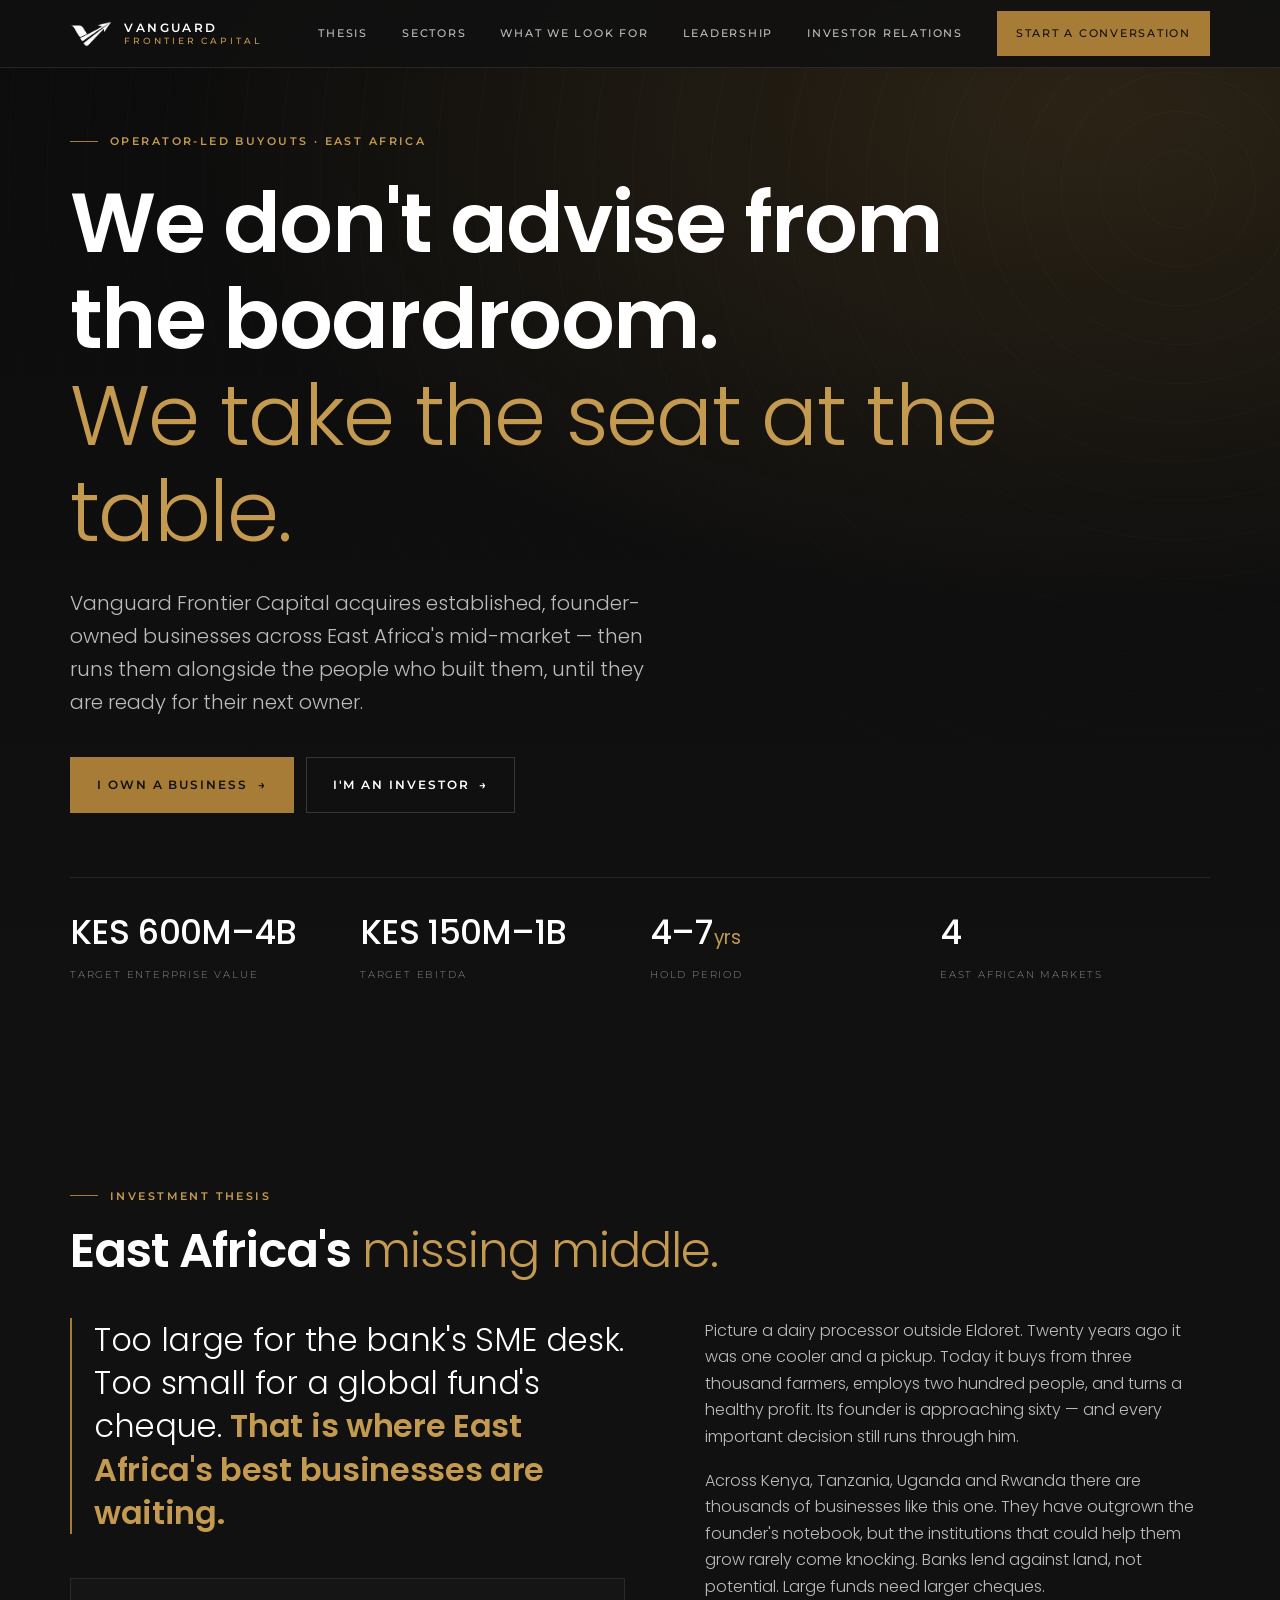
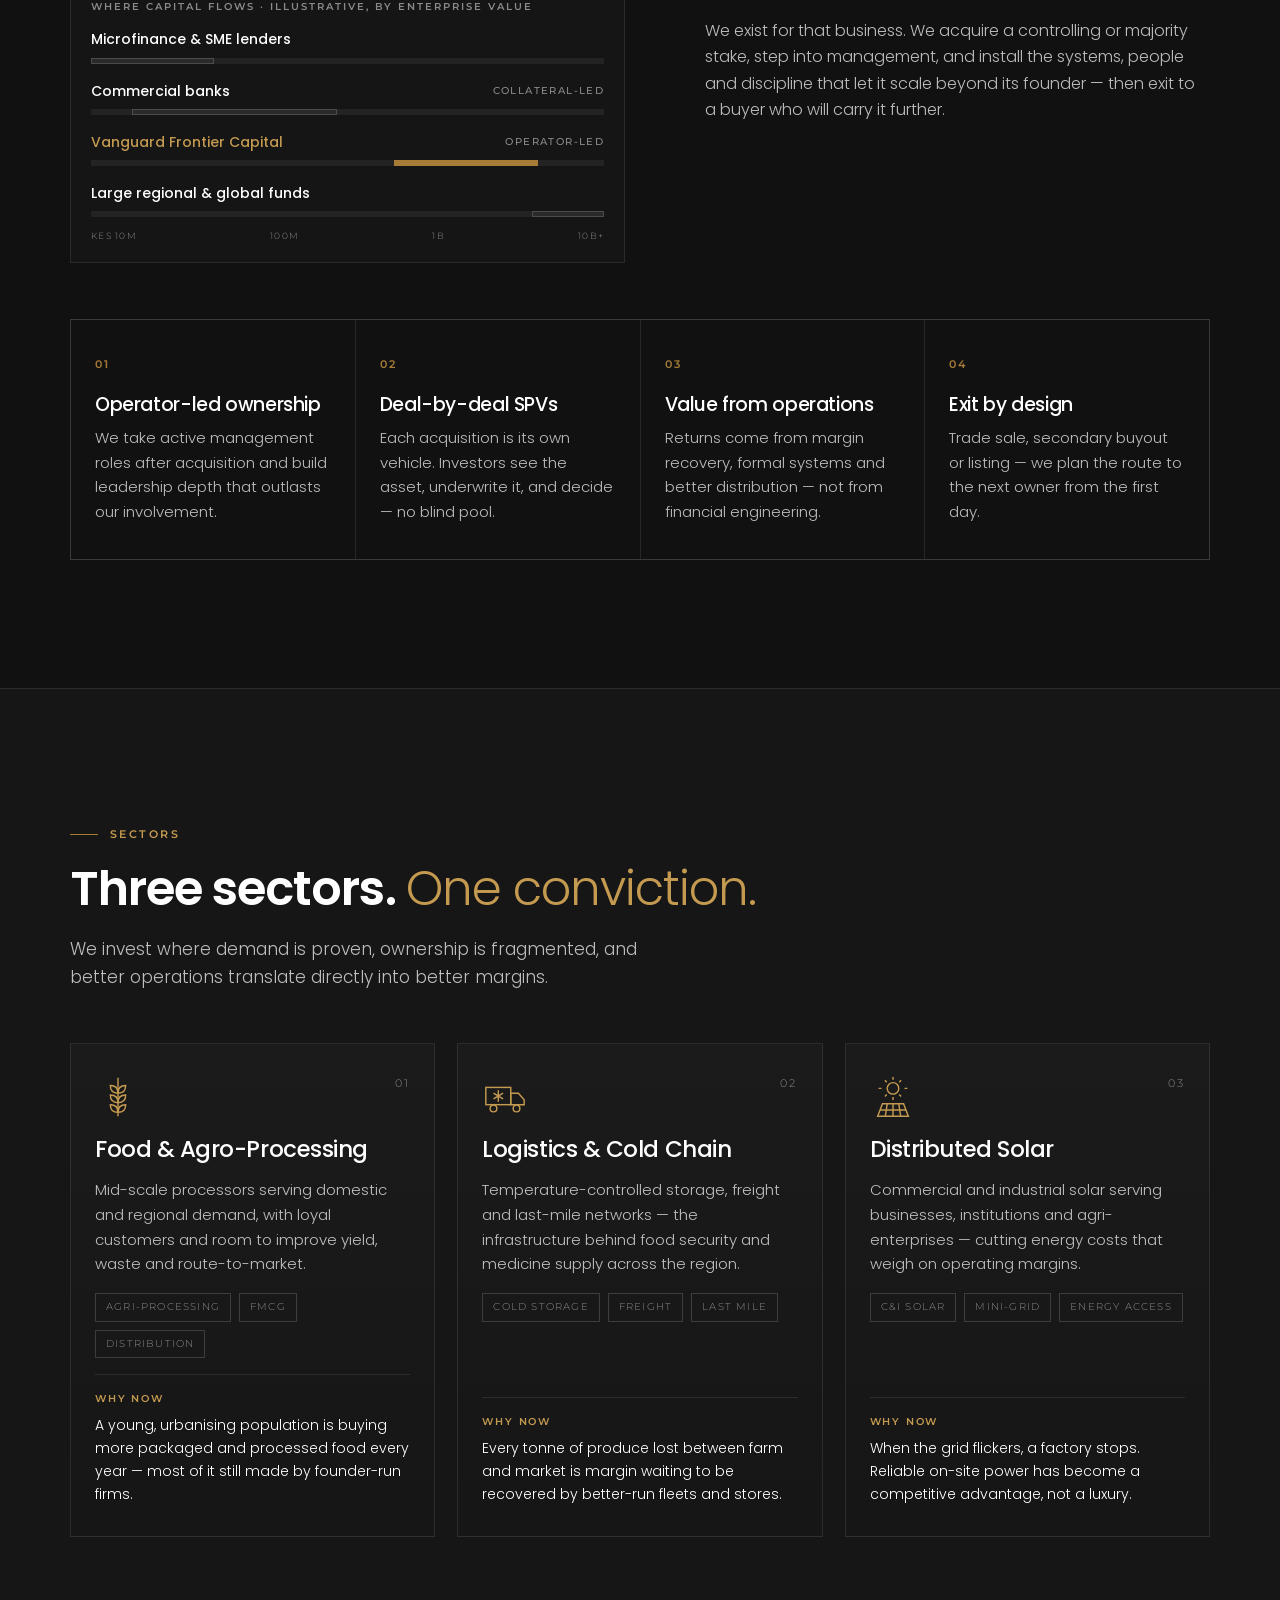
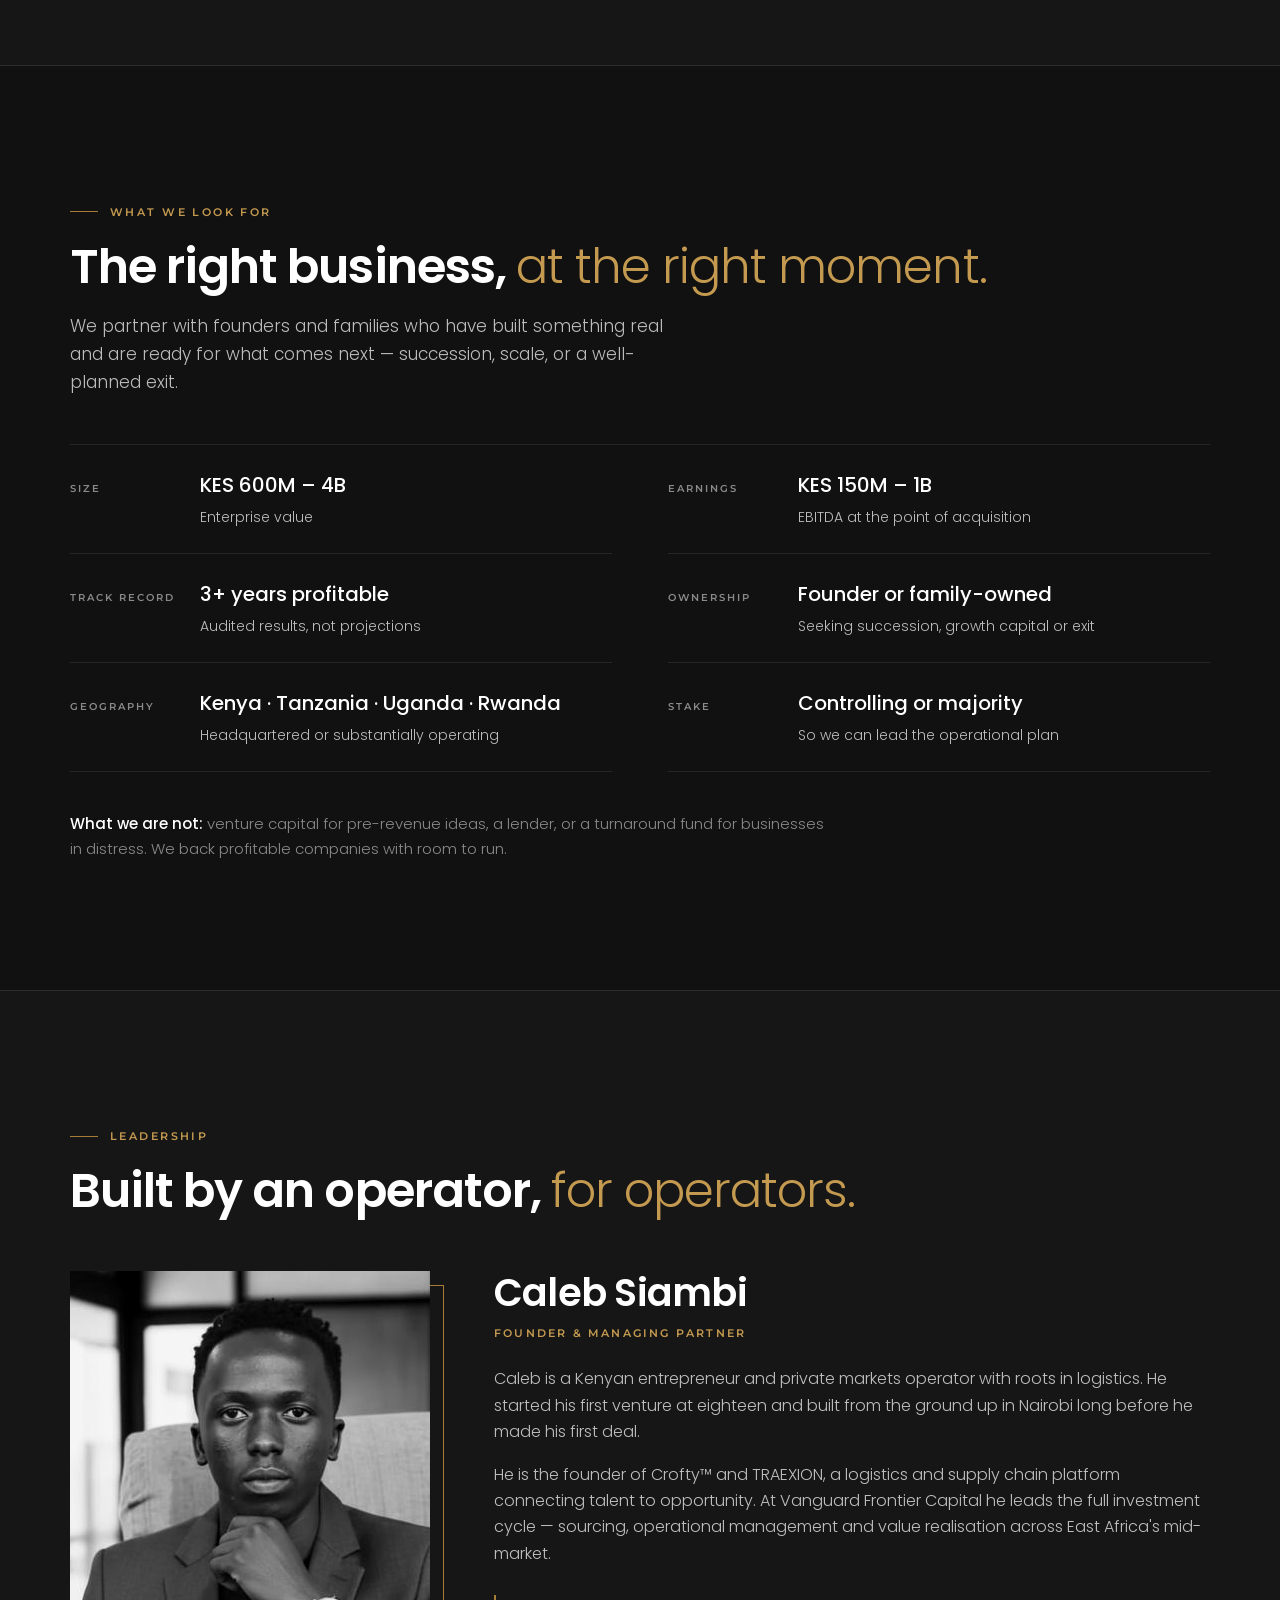
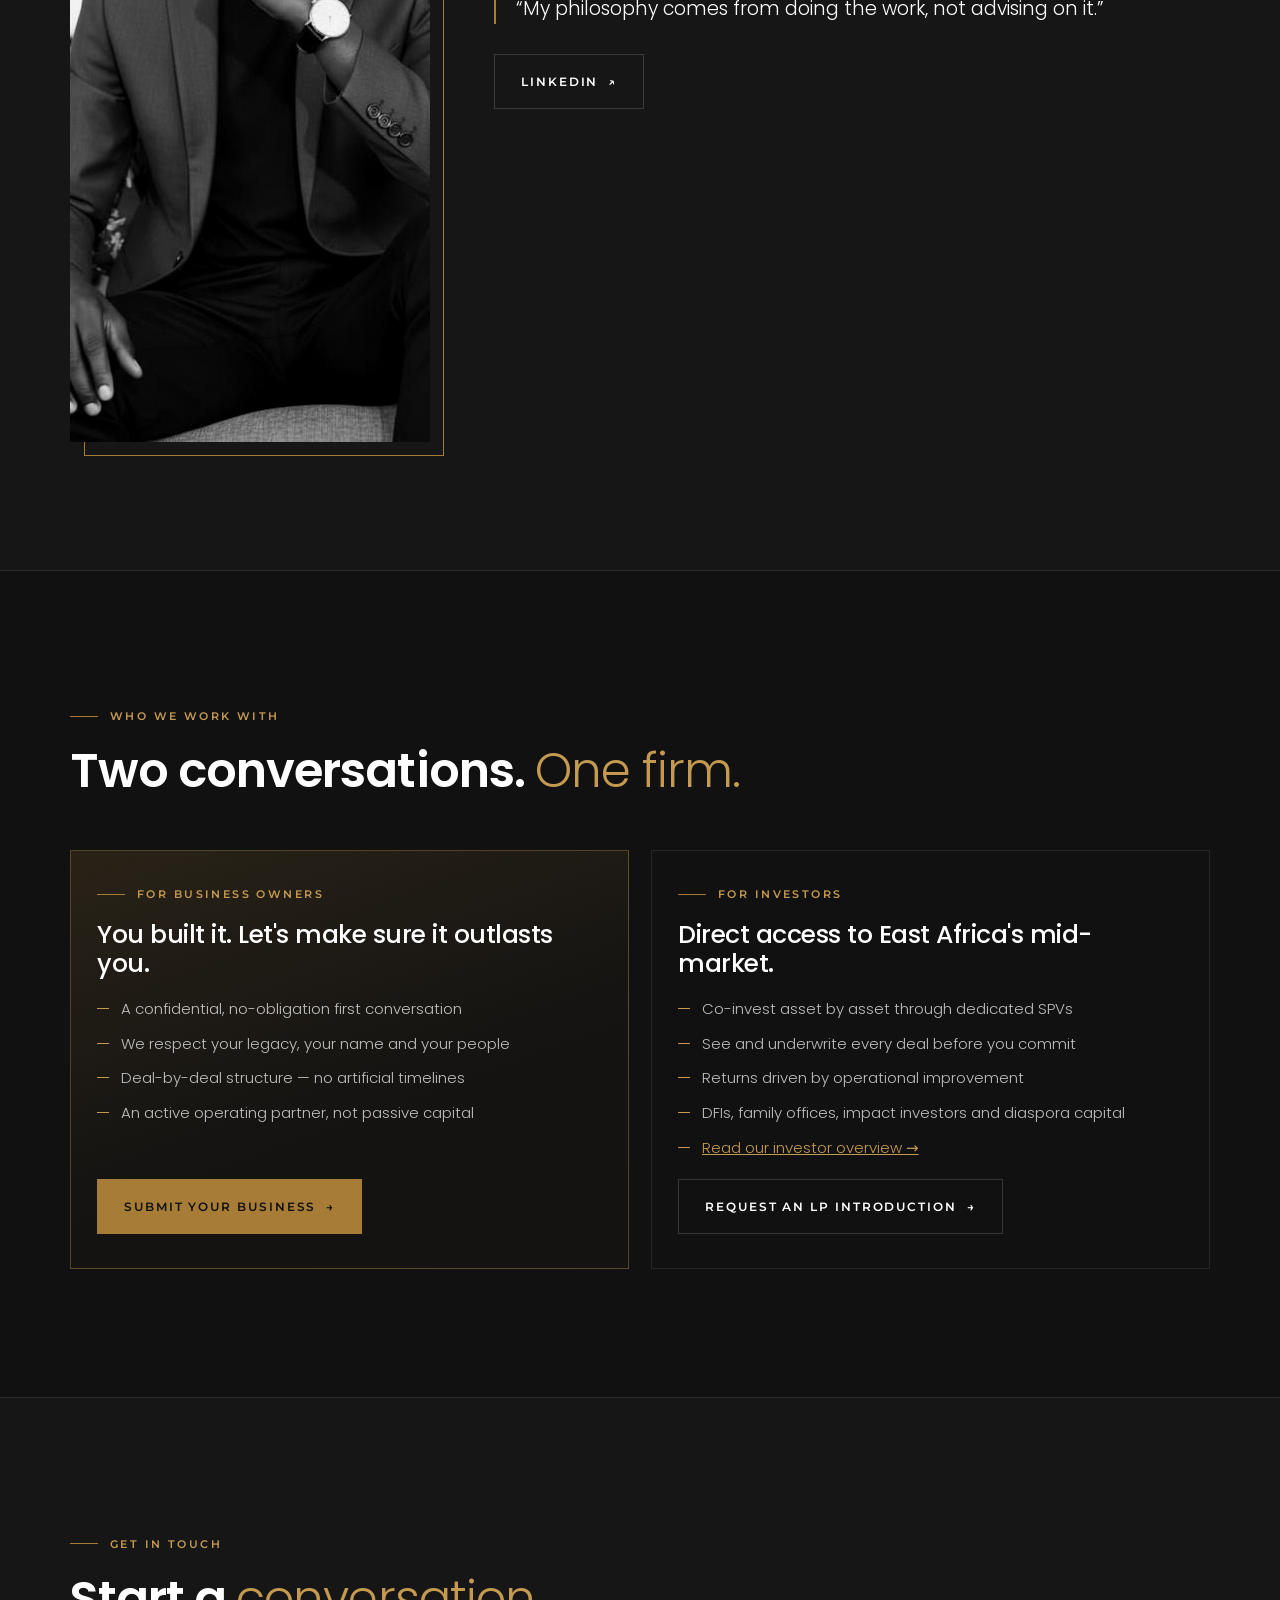
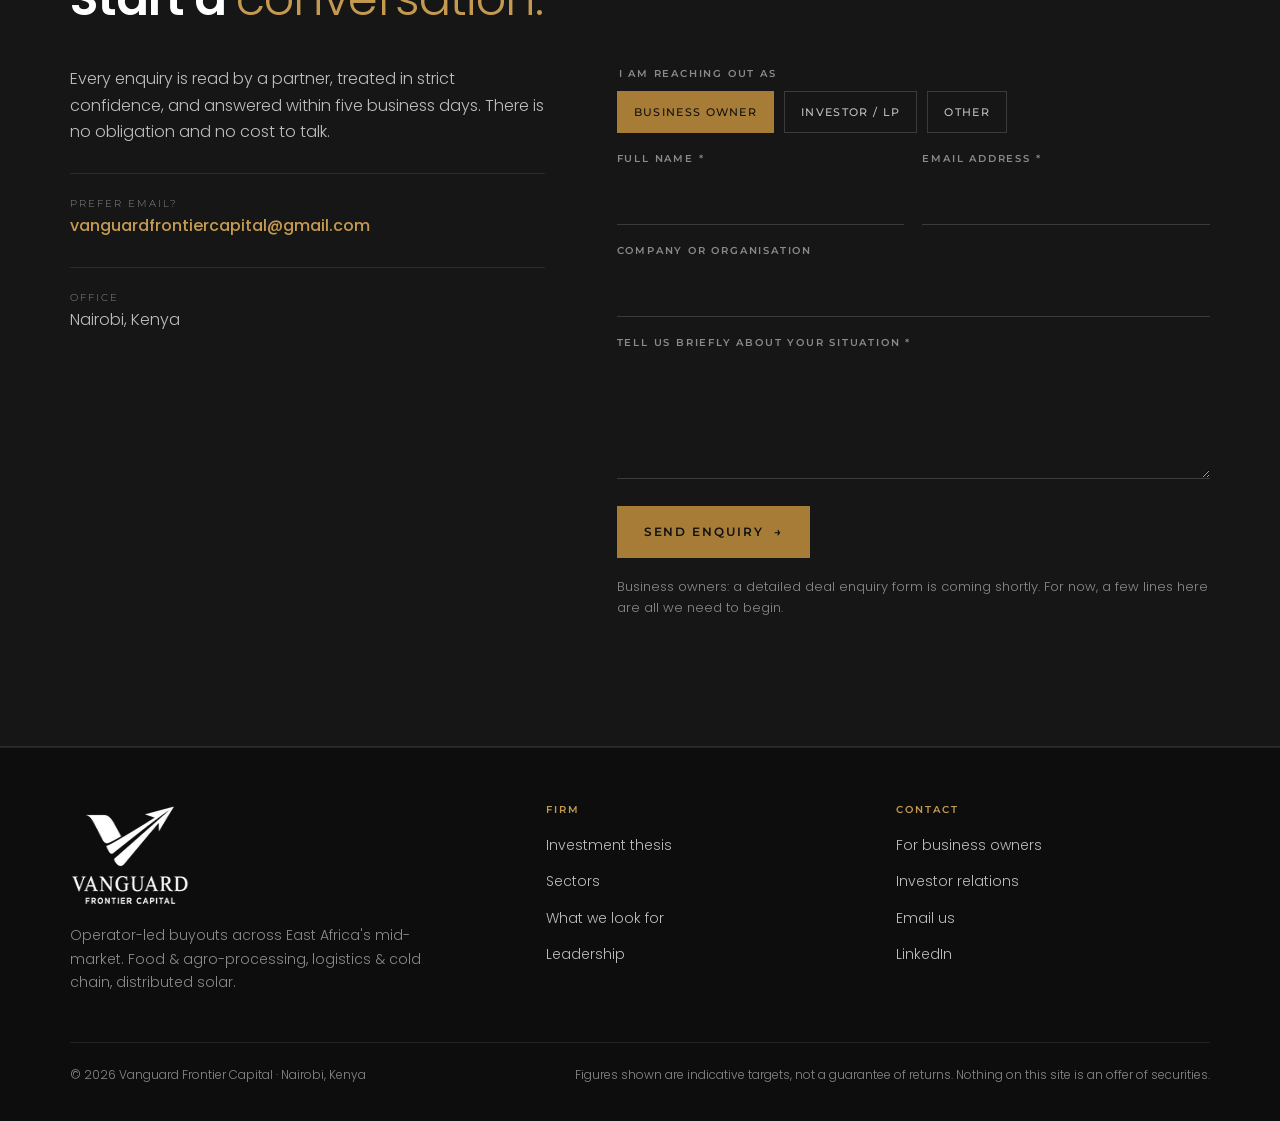
==== commit eb16c649: "Add Investor Relations page Standalone /investors page: mandate, SPV deal structure and indicative t" ====
--- a/index.html
+++ b/index.html
@@ -61,7 +61,7 @@
         <a href="#sectors">Sectors</a>
         <a href="#criteria">What We Look For</a>
         <a href="#leadership">Leadership</a>
-        <a href="#investors">Investors</a>
+        <a href="/investors">Investor Relations</a>
         <a class="btn btn-solid" href="#contact">Start a Conversation</a>
       </nav>
       <button class="nav-toggle" type="button" aria-label="Open menu" aria-expanded="false" aria-controls="mobile-menu"><span></span></button>
@@ -72,7 +72,7 @@
     <a href="#sectors">Sectors</a>
     <a href="#criteria">What We Look For</a>
     <a href="#leadership">Leadership</a>
-    <a href="#investors">Investors</a>
+    <a href="/investors">Investor Relations</a>
     <a class="btn btn-solid" href="#contact">Start a Conversation</a>
   </div>
 
@@ -86,7 +86,7 @@
         <p class="lede">Vanguard Frontier Capital acquires established, founder-owned businesses across East Africa's mid-market — then runs them alongside the people who built them, until they are ready for their next owner.</p>
         <div class="hero-ctas">
           <a class="btn btn-solid" href="#owners">I Own a Business <span class="arrow" aria-hidden="true">→</span></a>
-          <a class="btn btn-ghost" href="#investors">I'm an Investor <span class="arrow" aria-hidden="true">→</span></a>
+          <a class="btn btn-ghost" href="/investors">I'm an Investor <span class="arrow" aria-hidden="true">→</span></a>
         </div>
         <div class="hero-meta">
           <div class="stat"><strong>KES 600M–4B</strong><span>Target enterprise value</span></div>
@@ -239,8 +239,9 @@
               <li>See and underwrite every deal before you commit</li>
               <li>Returns driven by operational improvement</li>
               <li>DFIs, family offices, impact investors and diaspora capital</li>
+              <li><a href="/investors" style="color:var(--bronze-light)">Read our investor overview →</a></li>
             </ul>
-            <a class="btn btn-ghost" href="#contact" data-type="Investor / LP">Request an LP Introduction <span class="arrow" aria-hidden="true">→</span></a>
+            <a class="btn btn-ghost" href="/investors#lp-intro">Request an LP Introduction <span class="arrow" aria-hidden="true">→</span></a>
           </div>
         </div>
       </div>
@@ -314,7 +315,7 @@
           <h4>Contact</h4>
           <ul>
             <li><a href="#owners">For business owners</a></li>
-            <li><a href="#investors">For investors</a></li>
+            <li><a href="/investors">Investor relations</a></li>
             <li><a href="mailto:vanguardfrontiercapital@gmail.com">Email us</a></li>
             <li><a href="https://ke.linkedin.com/in/caleb-siambi" target="_blank" rel="noopener">LinkedIn</a></li>
           </ul>
--- a/assets/css/site.css
+++ b/assets/css/site.css
@@ -294,3 +294,119 @@
   .reveal { opacity: 1; transform: none; transition: none; }
   * { transition: none !important; }
 }
+
+/* ── Inner page hero ── */
+.page-hero {
+  padding: calc(var(--nav-h) + 72px) 0 72px;
+  background:
+    radial-gradient(90% 90% at 90% 0%, rgba(166, 124, 55, 0.18), transparent 60%),
+    linear-gradient(180deg, #0c0c0c 0%, var(--ink) 100%);
+  border-bottom: 1px solid var(--line);
+}
+@media (min-width: 960px) { .page-hero { padding: calc(var(--nav-h) + 110px) 0 96px; } }
+.page-hero h1 { font-size: clamp(36px, 8.4vw, 68px); font-weight: 600; margin-top: 22px; max-width: 900px; }
+.page-hero h1 em { display: block; font-style: normal; color: var(--bronze-light); font-weight: 300; }
+.page-hero .lede { font-size: clamp(17px, 2.2vw, 19px); max-width: 680px; }
+.subnav { display: flex; gap: 8px; flex-wrap: wrap; margin-top: 36px; }
+.subnav a {
+  font-family: var(--label); font-size: 10px; letter-spacing: .16em; text-transform: uppercase; font-weight: 600;
+  text-decoration: none; color: var(--text-soft); border: 1px solid var(--line-strong); padding: 9px 14px; transition: all .2s;
+}
+.subnav a:hover { color: var(--bronze-light); border-color: var(--bronze-light); }
+
+/* ── Key figures grid ── */
+.figures { display: grid; grid-template-columns: repeat(2, 1fr); gap: 1px; background: var(--line); border: 1px solid var(--line); margin-top: 48px; }
+@media (min-width: 900px) { .figures { grid-template-columns: repeat(4, 1fr); } }
+.figure { background: var(--ink); padding: 26px 20px; }
+.section-alt .figure { background: var(--ink-2); }
+.figure span { font-family: var(--label); font-size: 10px; letter-spacing: .18em; text-transform: uppercase; color: var(--steel); font-weight: 600; }
+.figure strong { display: block; font-size: clamp(22px, 4.6vw, 30px); font-weight: 500; margin-top: 10px; letter-spacing: -0.02em; }
+.figure small { display: block; color: var(--text-soft); font-size: 13px; margin-top: 4px; }
+
+/* ── Two-column prose ── */
+.two-col { display: grid; gap: 40px; margin-top: 40px; }
+@media (min-width: 960px) { .two-col { grid-template-columns: 1fr 1fr; gap: 72px; } }
+.prose p { color: var(--text-soft); }
+.prose p + p { margin-top: 16px; }
+.prose strong { color: var(--white); font-weight: 500; }
+
+/* ── Structure comparison ── */
+.compare { display: grid; gap: 18px; margin-top: 44px; }
+@media (min-width: 860px) { .compare { grid-template-columns: 1fr 1fr; gap: 22px; } }
+.compare > div { border: 1px solid var(--line); padding: 28px 24px; }
+.compare .ours { border-color: rgba(196,154,80,.4); background: linear-gradient(160deg, rgba(166,124,55,.14), transparent 65%); }
+.compare h3 { font-size: 20px; font-weight: 500; margin-top: 14px; }
+.compare ul { list-style: none; margin: 18px 0 0; padding: 0; display: grid; gap: 12px; }
+.compare li { color: var(--text-soft); font-size: 15px; padding-left: 26px; position: relative; }
+.compare li::before { position: absolute; left: 0; top: 0; font-family: var(--label); }
+.compare .theirs li::before { content: '×'; color: var(--steel); }
+.compare .ours li::before { content: '✓'; color: var(--bronze-light); }
+
+/* ── Returns ── */
+.returns { display: grid; gap: 40px; margin-top: 48px; }
+@media (min-width: 960px) { .returns { grid-template-columns: 1.1fr 1fr; gap: 72px; align-items: center; } }
+.return-figs { display: grid; grid-template-columns: 1fr 1fr; gap: 1px; background: var(--line); border: 1px solid var(--line); }
+.return-figs div { background: var(--ink-2); padding: 28px 20px; }
+.return-figs .big { font-size: clamp(32px, 7vw, 52px); font-weight: 600; letter-spacing: -0.03em; color: var(--bronze-light); display: block; line-height: 1.05; }
+.return-figs span { font-family: var(--label); font-size: 10px; letter-spacing: .18em; text-transform: uppercase; color: var(--steel); font-weight: 600; display: block; margin-top: 10px; }
+.levers { list-style: none; padding: 0; margin: 22px 0 0; counter-reset: lever; display: grid; gap: 0; border-top: 1px solid var(--line); }
+.levers li { counter-increment: lever; padding: 14px 0 14px 46px; border-bottom: 1px solid var(--line); position: relative; font-size: 15px; }
+.levers li::before { content: counter(lever, decimal-leading-zero); position: absolute; left: 0; top: 15px; font-family: var(--label); font-size: 11px; letter-spacing: .14em; color: var(--bronze); font-weight: 600; }
+
+/* ── Terms ── */
+.terms { margin-top: 40px; border-top: 1px solid var(--line); display: grid; }
+@media (min-width: 760px) { .terms { grid-template-columns: repeat(2, 1fr); column-gap: 56px; } }
+.term { display: flex; justify-content: space-between; gap: 18px; padding: 18px 0; border-bottom: 1px solid var(--line); align-items: baseline; }
+.term span { font-family: var(--label); font-size: 10px; letter-spacing: .18em; text-transform: uppercase; color: var(--steel); font-weight: 600; }
+.term strong { font-weight: 500; text-align: right; }
+
+/* ── Investor types ── */
+.partners { display: grid; gap: 1px; background: var(--line); border: 1px solid var(--line); margin-top: 48px; }
+@media (min-width: 720px) { .partners { grid-template-columns: repeat(2, 1fr); } }
+@media (min-width: 1080px) { .partners { grid-template-columns: repeat(4, 1fr); } }
+.partner { background: var(--ink); padding: 28px 22px 32px; }
+.partner svg { width: 34px; height: 34px; color: var(--bronze-light); }
+.partner h3 { font-size: 18px; font-weight: 500; margin-top: 18px; }
+.partner p { color: var(--text-soft); font-size: 14px; margin-top: 8px; }
+
+/* ── Process steps ── */
+.steps { list-style: none; padding: 0; margin: 52px 0 0; display: grid; gap: 0; position: relative; }
+@media (min-width: 900px) { .steps { grid-template-columns: repeat(4, 1fr); gap: 22px; } }
+.step { position: relative; padding: 0 0 34px 44px; }
+.step::before { content: ''; position: absolute; left: 11px; top: 26px; bottom: 0; width: 1px; background: var(--line-strong); }
+.step:last-child::before { display: none; }
+.step .dot { position: absolute; left: 0; top: 0; width: 23px; height: 23px; border: 1px solid var(--bronze); background: var(--ink-2); display: grid; place-items: center; }
+.step .dot::after { content: ''; width: 7px; height: 7px; background: var(--bronze); }
+@media (min-width: 900px) {
+  .step { padding: 44px 0 0 0; }
+  .step::before { left: 26px; right: -22px; top: 11px; bottom: auto; width: auto; height: 1px; }
+  .step:last-child::before { display: none; }
+}
+.step .when { font-family: var(--label); font-size: 10px; letter-spacing: .18em; text-transform: uppercase; color: var(--bronze-light); font-weight: 600; }
+.step h3 { font-size: 19px; font-weight: 500; margin-top: 8px; }
+.step p { color: var(--text-soft); font-size: 14px; margin-top: 8px; }
+
+/* ── Data table ── */
+.table-wrap { margin-top: 44px; border: 1px solid var(--line); }
+.table { width: 100%; border-collapse: collapse; font-size: 15px; }
+.table th { font-family: var(--label); font-size: 10px; letter-spacing: .16em; text-transform: uppercase; color: var(--steel); font-weight: 600; text-align: left; padding: 16px 18px; border-bottom: 1px solid var(--line-strong); }
+.table td { padding: 18px; border-bottom: 1px solid var(--line); vertical-align: top; color: var(--text-soft); }
+.table tr:last-child td { border-bottom: 0; }
+.table td:first-child { color: var(--white); font-weight: 500; }
+.pill { display: inline-flex; align-items: center; gap: 8px; font-family: var(--label); font-size: 10px; letter-spacing: .14em; text-transform: uppercase; color: var(--bronze-light); font-weight: 600; white-space: nowrap; }
+.pill::before { content: ''; width: 7px; height: 7px; border-radius: 50%; background: var(--bronze-light); box-shadow: 0 0 0 4px rgba(196,154,80,.15); }
+@media (max-width: 759px) {
+  .table thead { display: none; }
+  .table, .table tbody, .table tr, .table td { display: block; width: 100%; }
+  .table tr { padding: 20px 18px; border-bottom: 1px solid var(--line); }
+  .table tr:last-child { border-bottom: 0; }
+  .table td { padding: 0; border: 0; display: flex; justify-content: space-between; gap: 16px; font-size: 14px; }
+  .table td + td { margin-top: 10px; }
+  .table td::before { content: attr(data-label); font-family: var(--label); font-size: 10px; letter-spacing: .16em; text-transform: uppercase; color: var(--steel); font-weight: 600; flex: 0 0 auto; padding-top: 3px; }
+  .table td:first-child { font-size: 18px; display: block; }
+  .table td:first-child::before { display: none; }
+  .table td span, .table td .pill { text-align: right; }
+}
+
+.notice { margin-top: 44px; padding: 22px 22px; border: 1px solid var(--line); background: rgba(255,255,255,.015); font-size: 13px; color: var(--steel); }
+.notice b { color: var(--text-soft); font-weight: 500; }
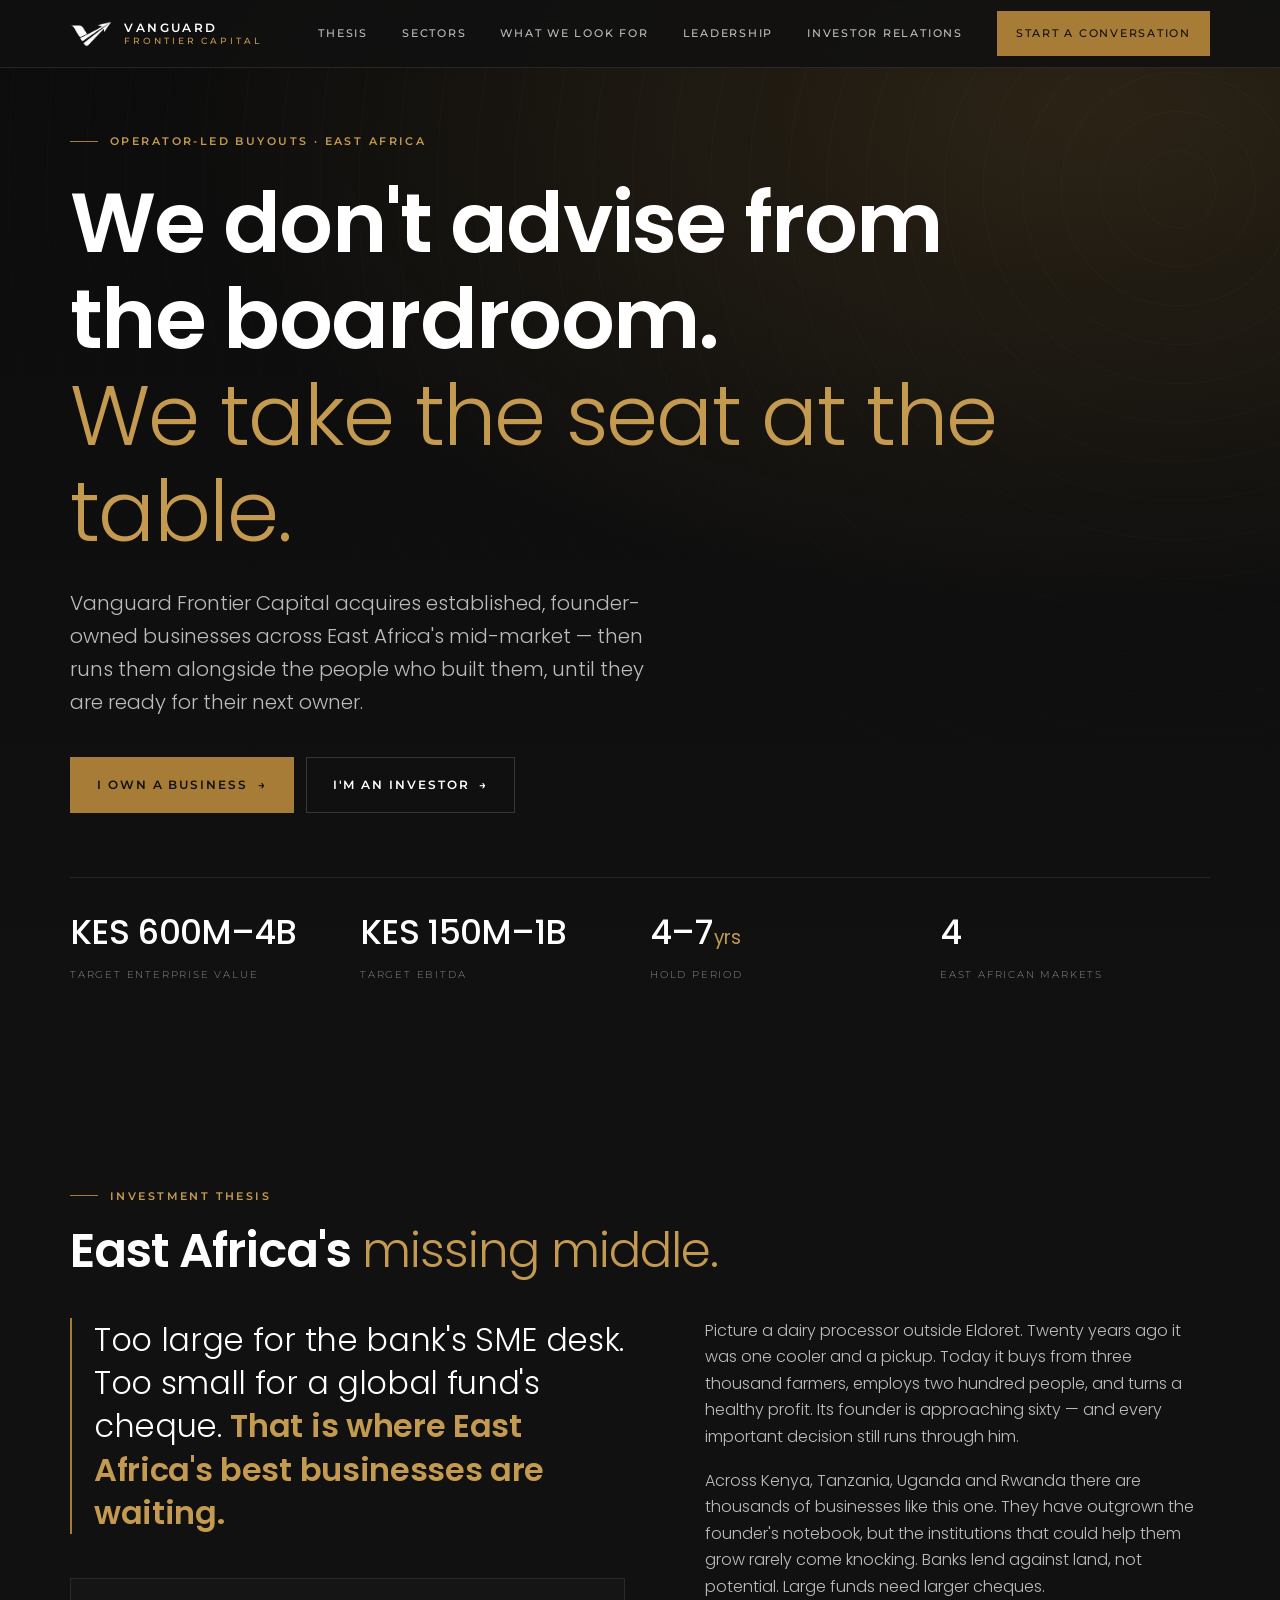
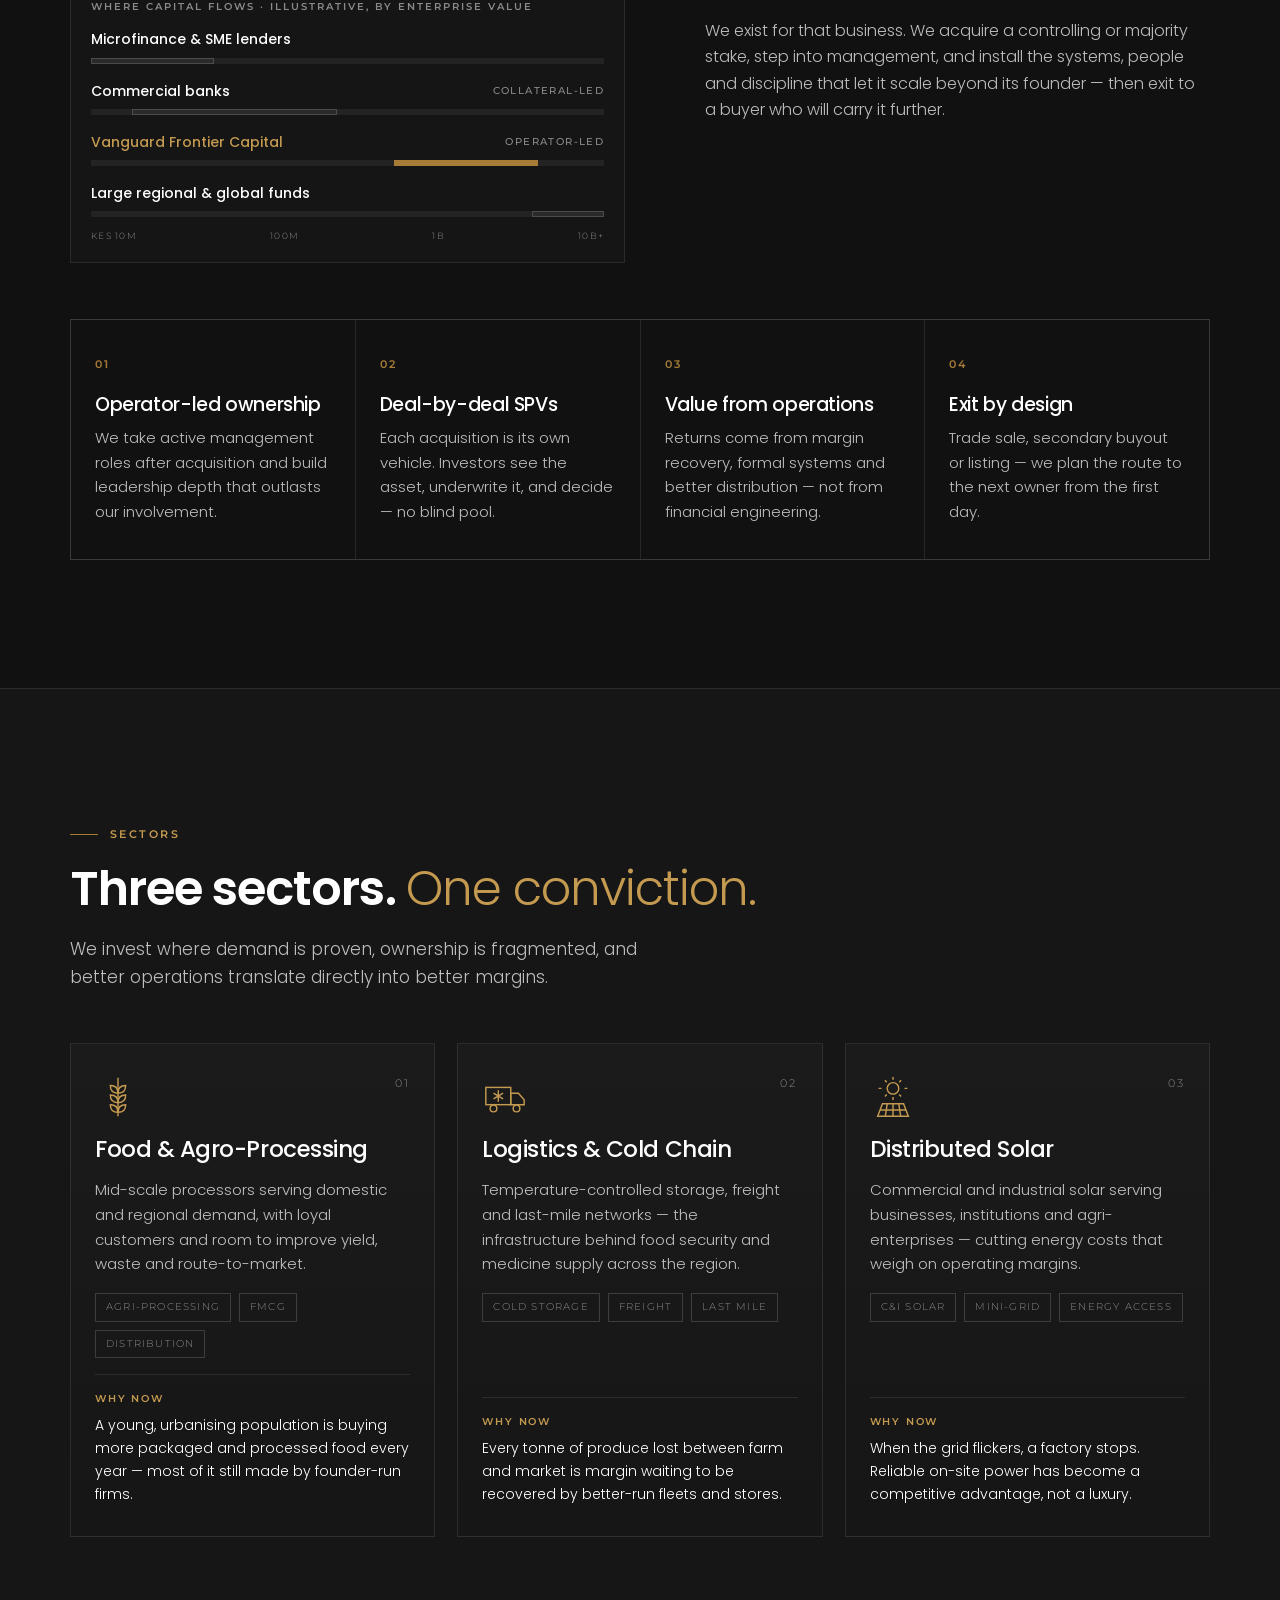
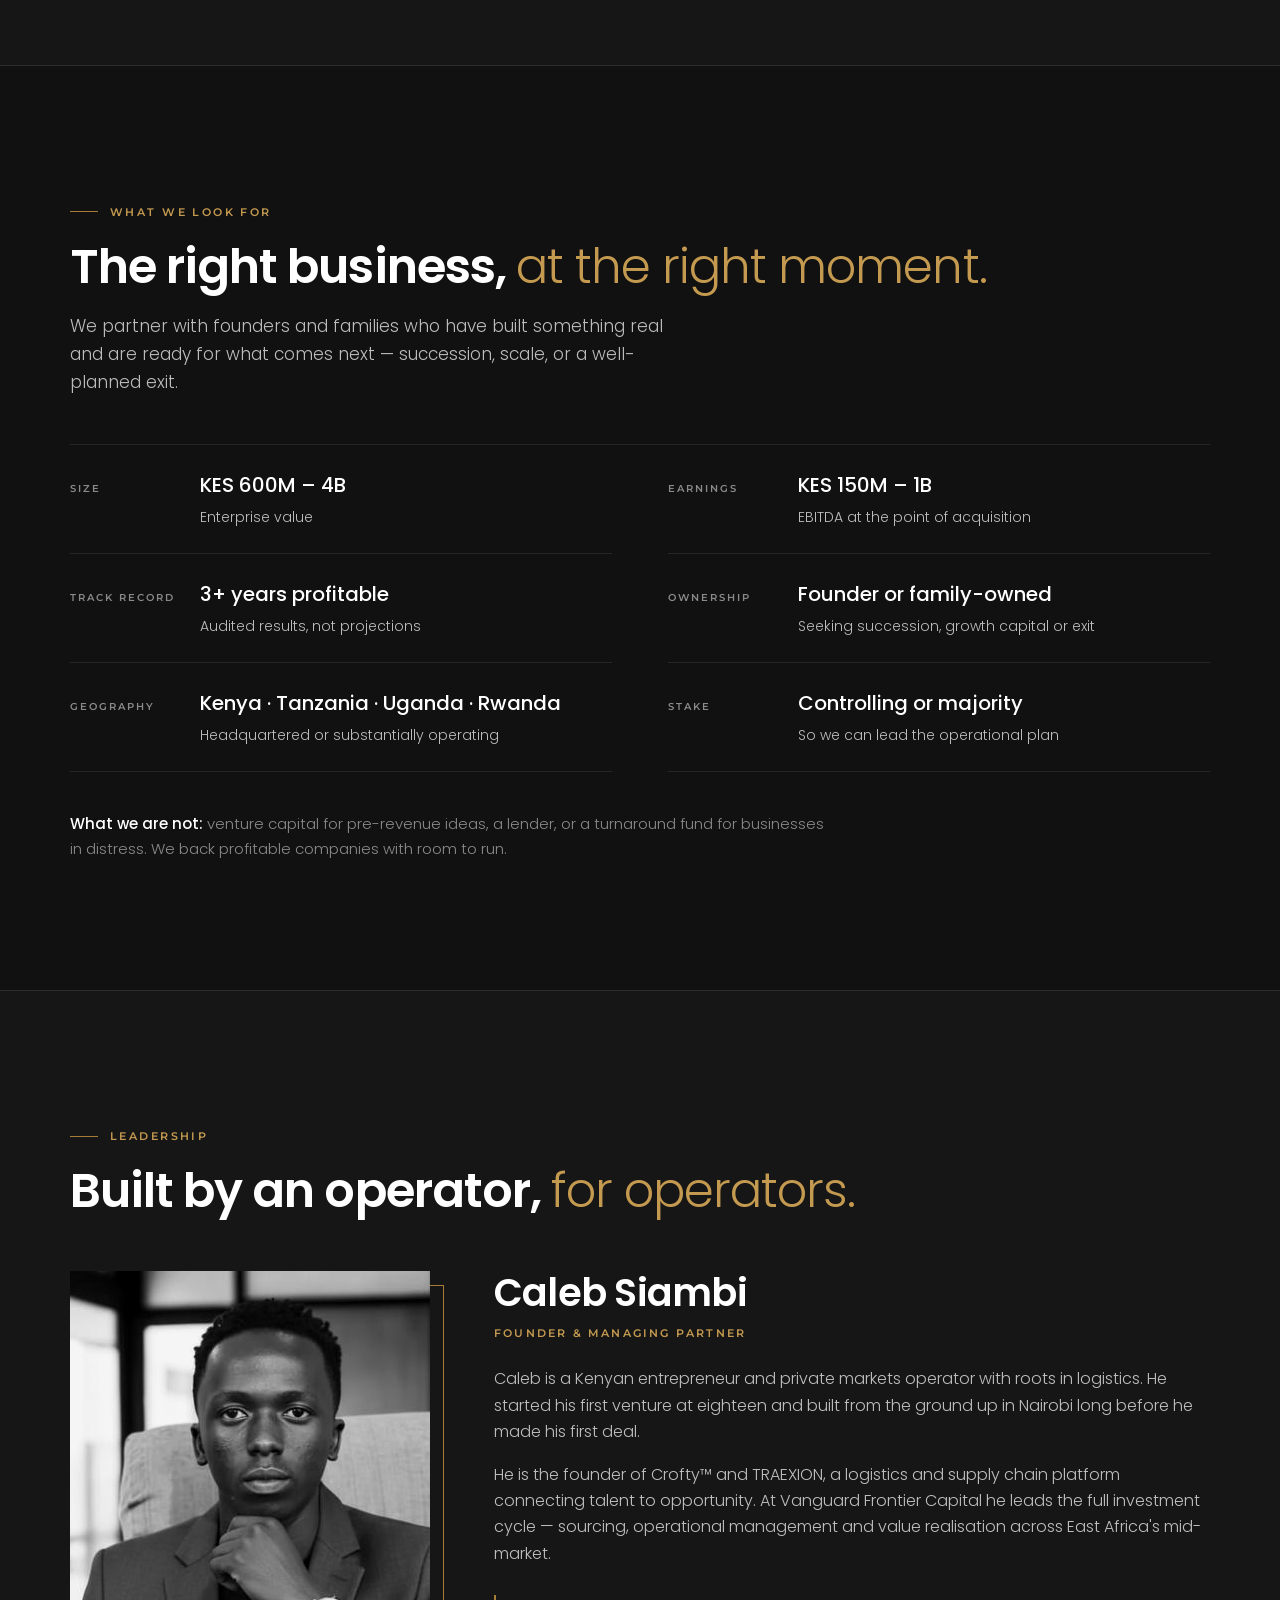
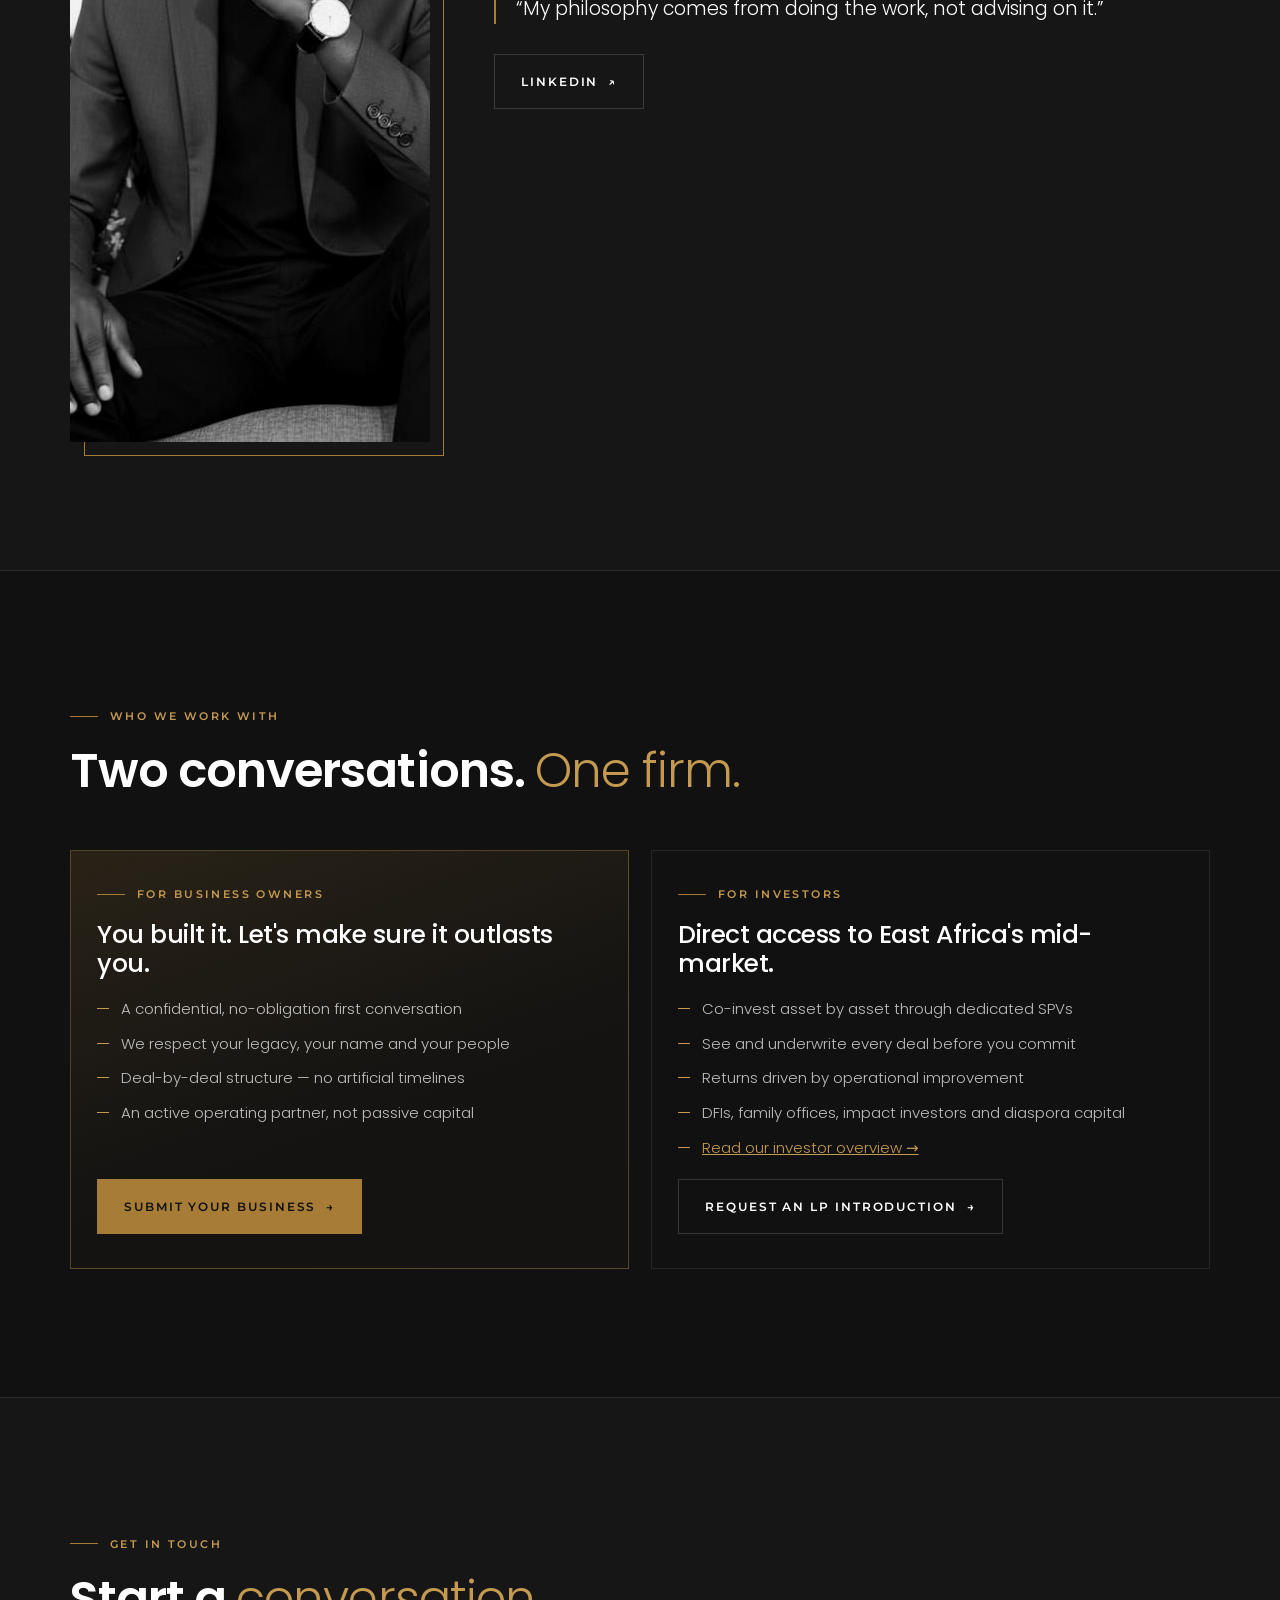
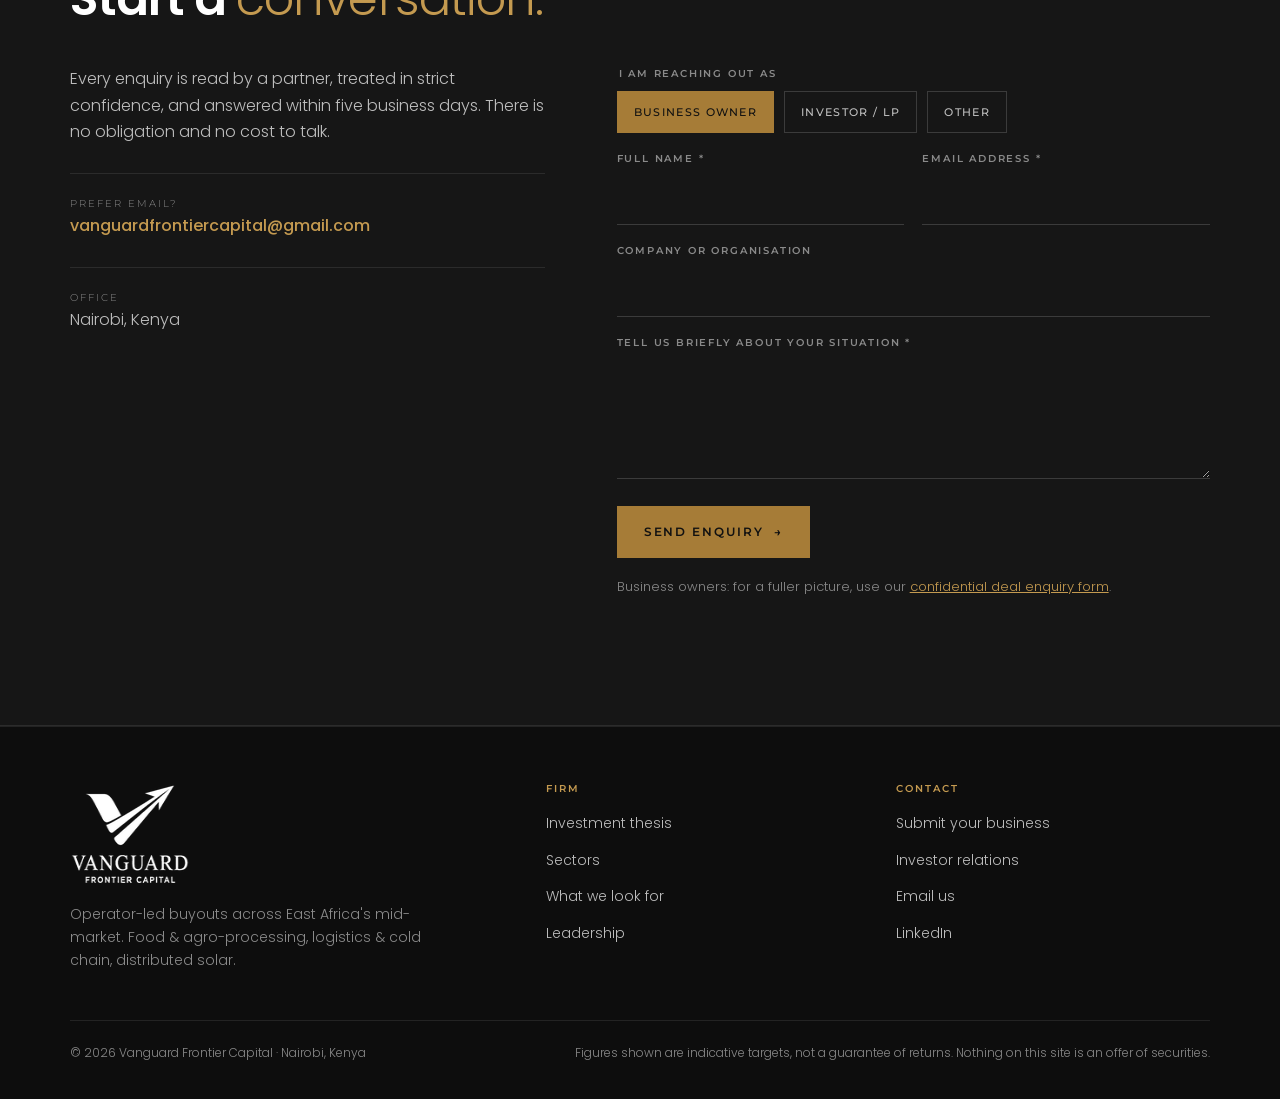
==== commit 58d811ee: "Add Deal Enquiry page Confidential /enquire form for business owners (business name, sector, country" ====
--- a/index.html
+++ b/index.html
@@ -85,7 +85,7 @@
         <h1 id="hero-title">We don't advise from the boardroom. <em>We take the seat at the table.</em></h1>
         <p class="lede">Vanguard Frontier Capital acquires established, founder-owned businesses across East Africa's mid-market — then runs them alongside the people who built them, until they are ready for their next owner.</p>
         <div class="hero-ctas">
-          <a class="btn btn-solid" href="#owners">I Own a Business <span class="arrow" aria-hidden="true">→</span></a>
+          <a class="btn btn-solid" href="/enquire">I Own a Business <span class="arrow" aria-hidden="true">→</span></a>
           <a class="btn btn-ghost" href="/investors">I'm an Investor <span class="arrow" aria-hidden="true">→</span></a>
         </div>
         <div class="hero-meta">
@@ -229,7 +229,7 @@
               <li>Deal-by-deal structure — no artificial timelines</li>
               <li>An active operating partner, not passive capital</li>
             </ul>
-            <a class="btn btn-solid" href="#contact" data-type="Business Owner">Submit Your Business <span class="arrow" aria-hidden="true">→</span></a>
+            <a class="btn btn-solid" href="/enquire">Submit Your Business <span class="arrow" aria-hidden="true">→</span></a>
           </div>
           <div class="door reveal">
             <span class="eyebrow">For Investors</span>
@@ -287,7 +287,7 @@
             <div class="field"><label for="c-msg">Tell us briefly about your situation *</label><textarea id="c-msg" name="Message" required></textarea></div>
             <div class="form-status" role="status" aria-live="polite"></div>
             <button class="btn btn-solid" type="submit">Send Enquiry <span class="arrow" aria-hidden="true">→</span></button>
-            <p class="form-note">Business owners: a detailed deal enquiry form is coming shortly. For now, a few lines here are all we need to begin.</p>
+            <p class="form-note">Business owners: for a fuller picture, use our <a href="/enquire" style="color:var(--bronze-light)">confidential deal enquiry form</a>.</p>
           </form>
         </div>
       </div>
@@ -314,7 +314,7 @@
         <div>
           <h4>Contact</h4>
           <ul>
-            <li><a href="#owners">For business owners</a></li>
+            <li><a href="/enquire">Submit your business</a></li>
             <li><a href="/investors">Investor relations</a></li>
             <li><a href="mailto:vanguardfrontiercapital@gmail.com">Email us</a></li>
             <li><a href="https://ke.linkedin.com/in/caleb-siambi" target="_blank" rel="noopener">LinkedIn</a></li>
--- a/assets/css/site.css
+++ b/assets/css/site.css
@@ -115,7 +115,7 @@
     text-decoration: none; color: var(--text-soft); transition: color .2s;
   }
   .nav-links a:hover, .nav-links a[aria-current="page"] { color: var(--bronze-light); }
-  .nav-links .btn { padding: 12px 18px; min-height: 0; color: var(--ink); font-size: 11px; }
+  .nav-links .btn, .nav-links .btn[aria-current] { padding: 12px 18px; min-height: 0; color: var(--ink); font-size: 11px; }
 }
 
 /* ── Sections ── */
@@ -304,7 +304,7 @@
   border-bottom: 1px solid var(--line);
 }
 @media (min-width: 960px) { .page-hero { padding: calc(var(--nav-h) + 110px) 0 96px; } }
-.page-hero h1 { font-size: clamp(36px, 8.4vw, 68px); font-weight: 600; margin-top: 22px; max-width: 900px; }
+.page-hero h1 { font-size: clamp(36px, 8.4vw, 68px); font-weight: 600; margin-top: 22px; max-width: 1000px; }
 .page-hero h1 em { display: block; font-style: normal; color: var(--bronze-light); font-weight: 300; }
 .page-hero .lede { font-size: clamp(17px, 2.2vw, 19px); max-width: 680px; }
 .subnav { display: flex; gap: 8px; flex-wrap: wrap; margin-top: 36px; }
@@ -410,3 +410,21 @@
 
 .notice { margin-top: 44px; padding: 22px 22px; border: 1px solid var(--line); background: rgba(255,255,255,.015); font-size: 13px; color: var(--steel); }
 .notice b { color: var(--text-soft); font-weight: 500; }
+
+/* ── Deal enquiry ── */
+.enquiry-grid { display: grid; gap: 48px; }
+@media (min-width: 1000px) { .enquiry-grid { grid-template-columns: 1.45fr 1fr; gap: 80px; align-items: start; } }
+.form-card { border: 1px solid var(--line); padding: 28px 22px; background: rgba(255,255,255,.015); }
+@media (min-width: 620px) { .form-card { padding: 40px 36px; } }
+.form-part { font-family: var(--label); font-size: 11px; letter-spacing: .2em; text-transform: uppercase; color: var(--bronze-light); font-weight: 600; padding-bottom: 12px; border-bottom: 1px solid var(--line); margin-top: 18px; }
+.form-part:first-of-type { margin-top: 0; }
+.aside-block + .aside-block { margin-top: 40px; }
+.aside-block h3 { font-size: 20px; font-weight: 500; margin-top: 14px; }
+.next-steps { list-style: none; padding: 0; margin: 20px 0 0; counter-reset: ns; }
+.next-steps li { counter-increment: ns; position: relative; padding: 0 0 22px 44px; color: var(--text-soft); font-size: 15px; }
+.next-steps li::before { content: counter(ns); position: absolute; left: 0; top: -2px; width: 28px; height: 28px; border: 1px solid var(--bronze); display: grid; place-items: center; font-family: var(--label); font-size: 12px; color: var(--bronze-light); font-weight: 600; }
+.next-steps li b { display: block; color: var(--white); font-weight: 500; }
+.assure { list-style: none; padding: 0; margin: 18px 0 0; display: grid; gap: 12px; }
+.assure li { display: flex; gap: 12px; color: var(--text-soft); font-size: 15px; }
+.assure svg { flex: 0 0 18px; width: 18px; height: 18px; color: var(--bronze-light); margin-top: 4px; }
+@media (min-width: 1000px) { .enquiry-aside { position: sticky; top: calc(var(--nav-h) + 32px); } }
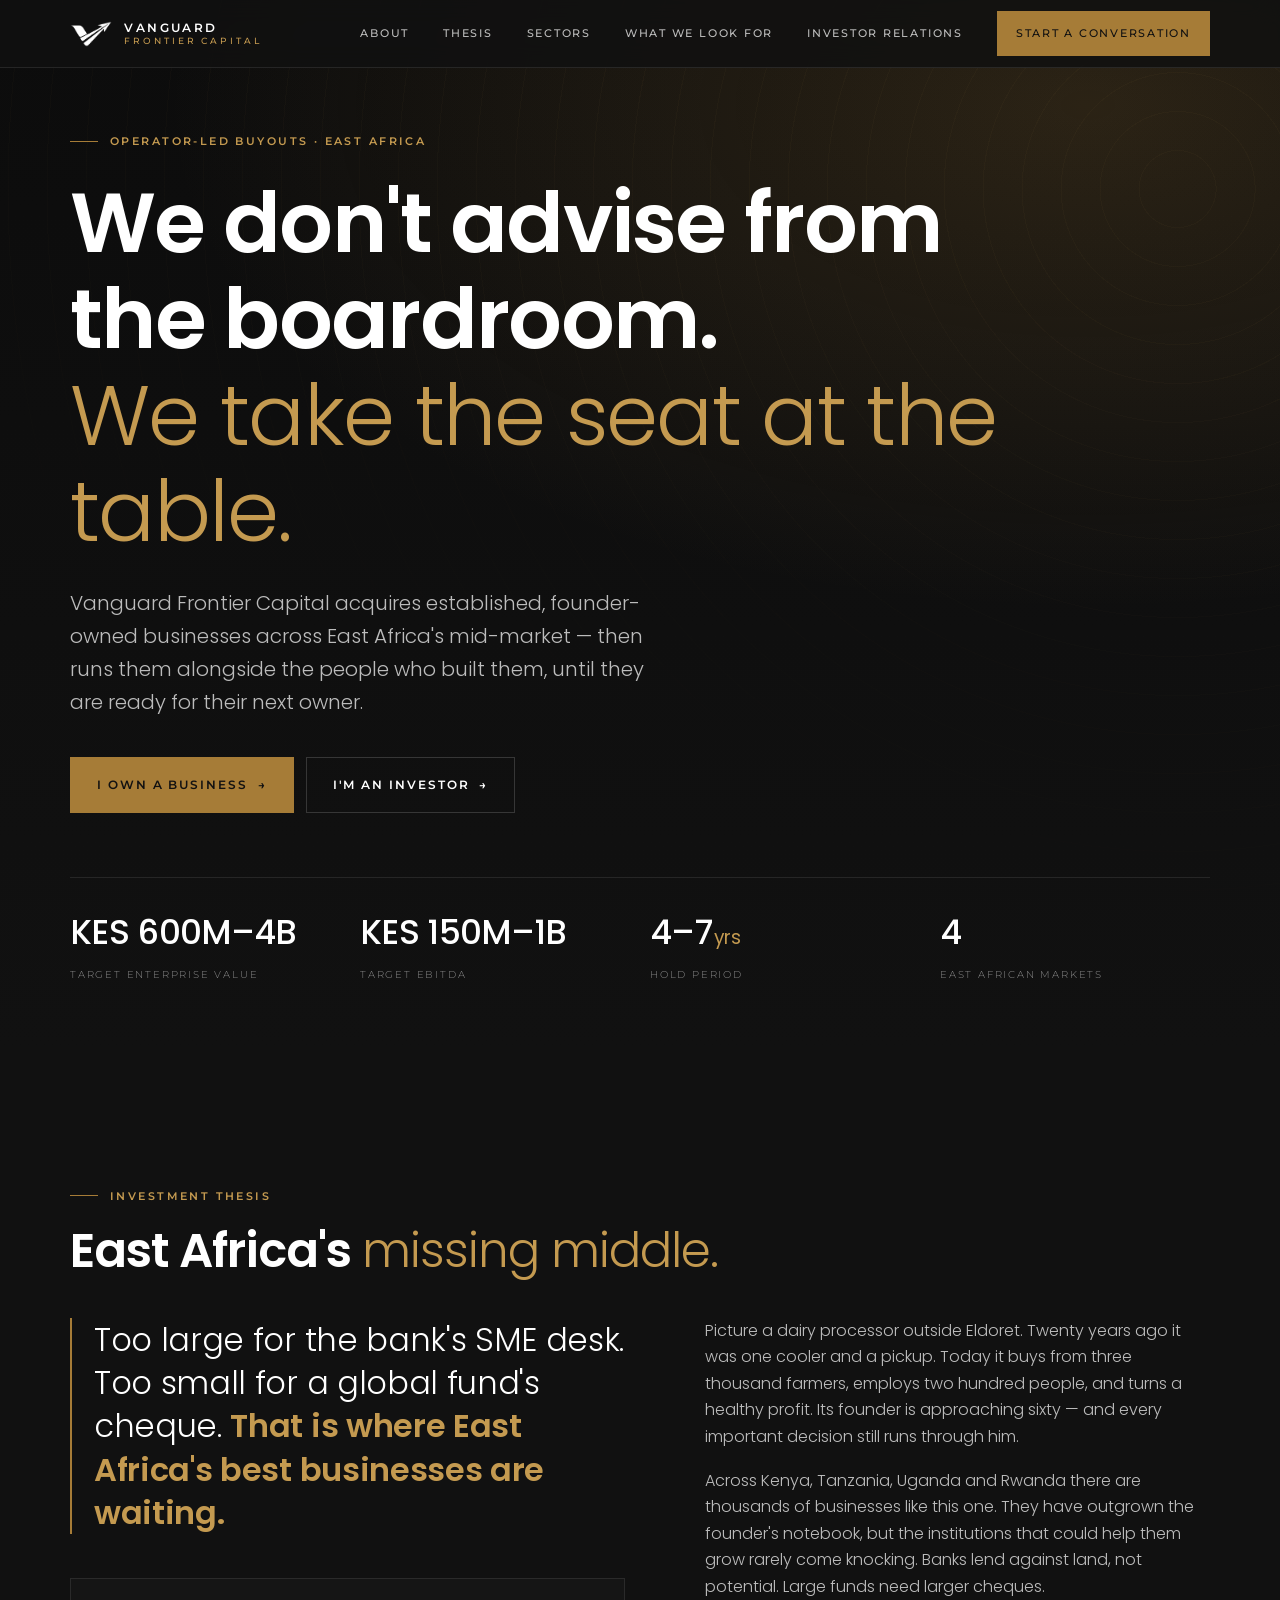
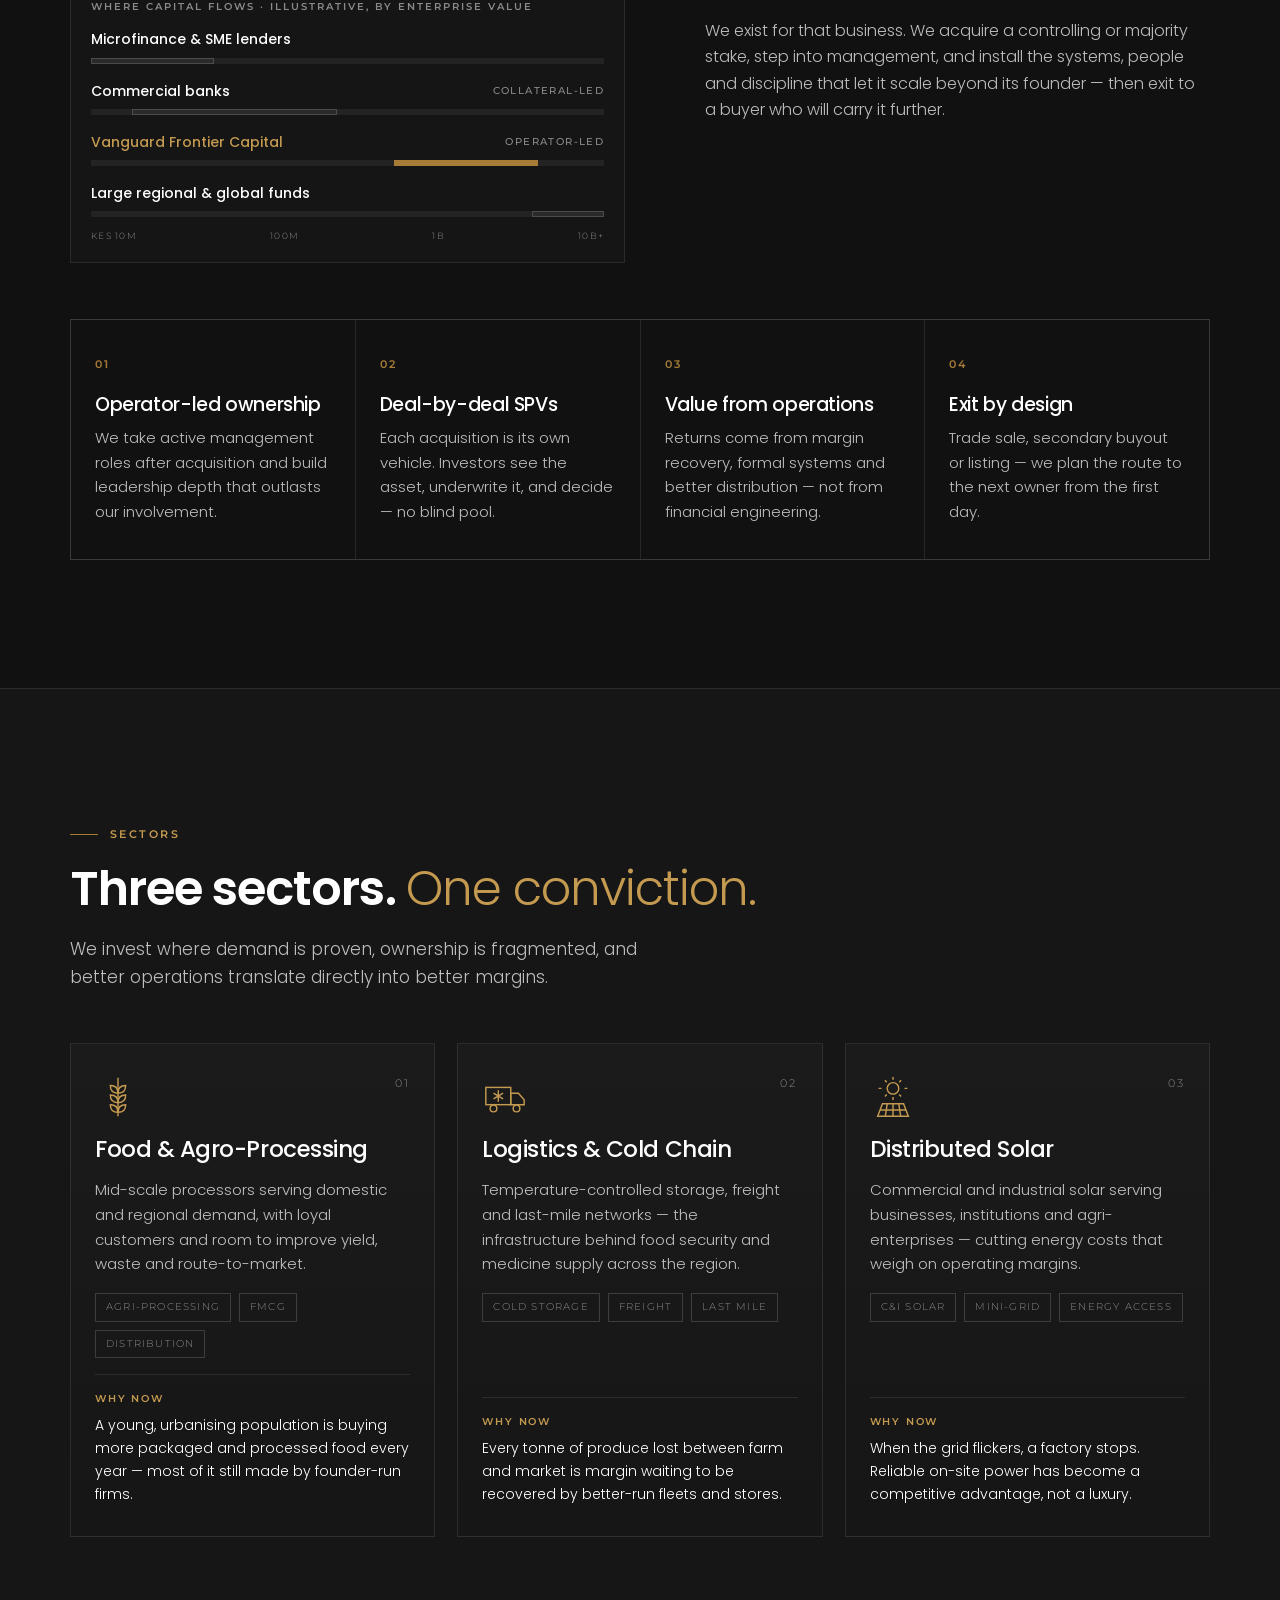
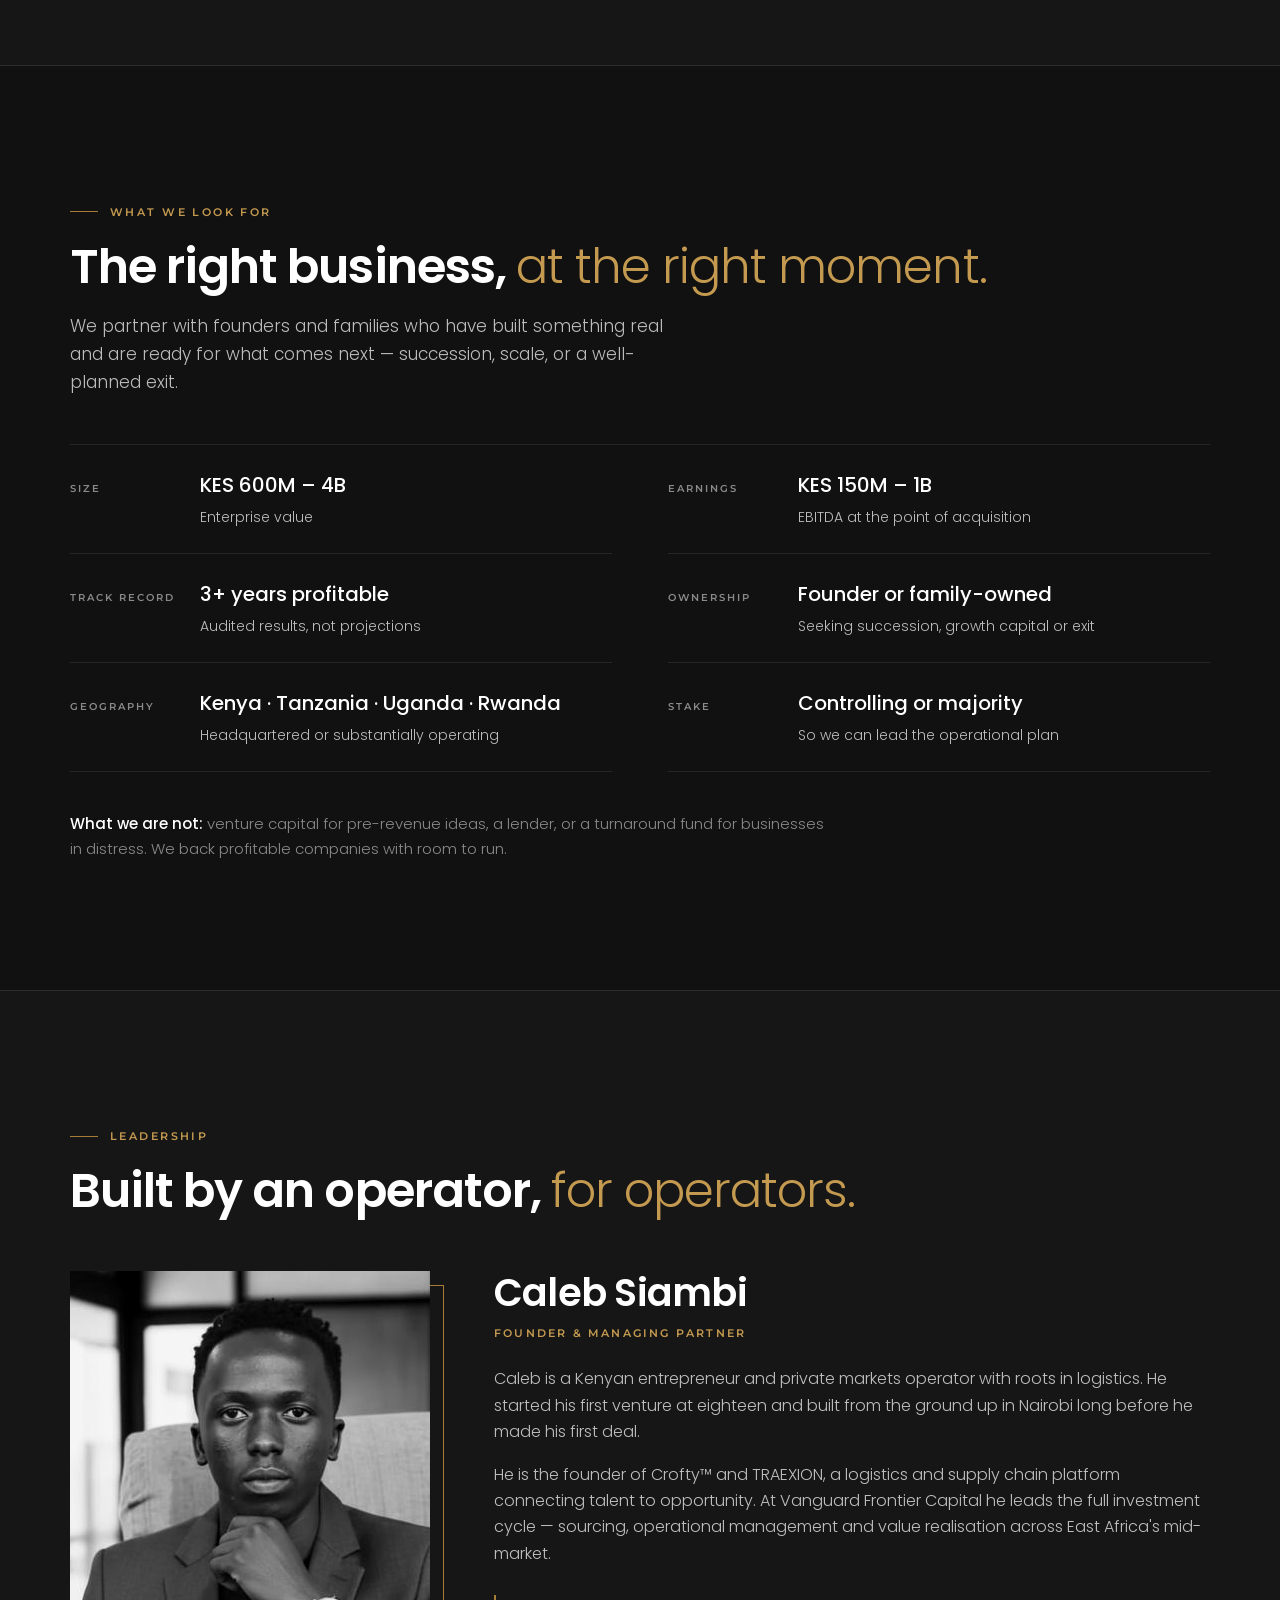
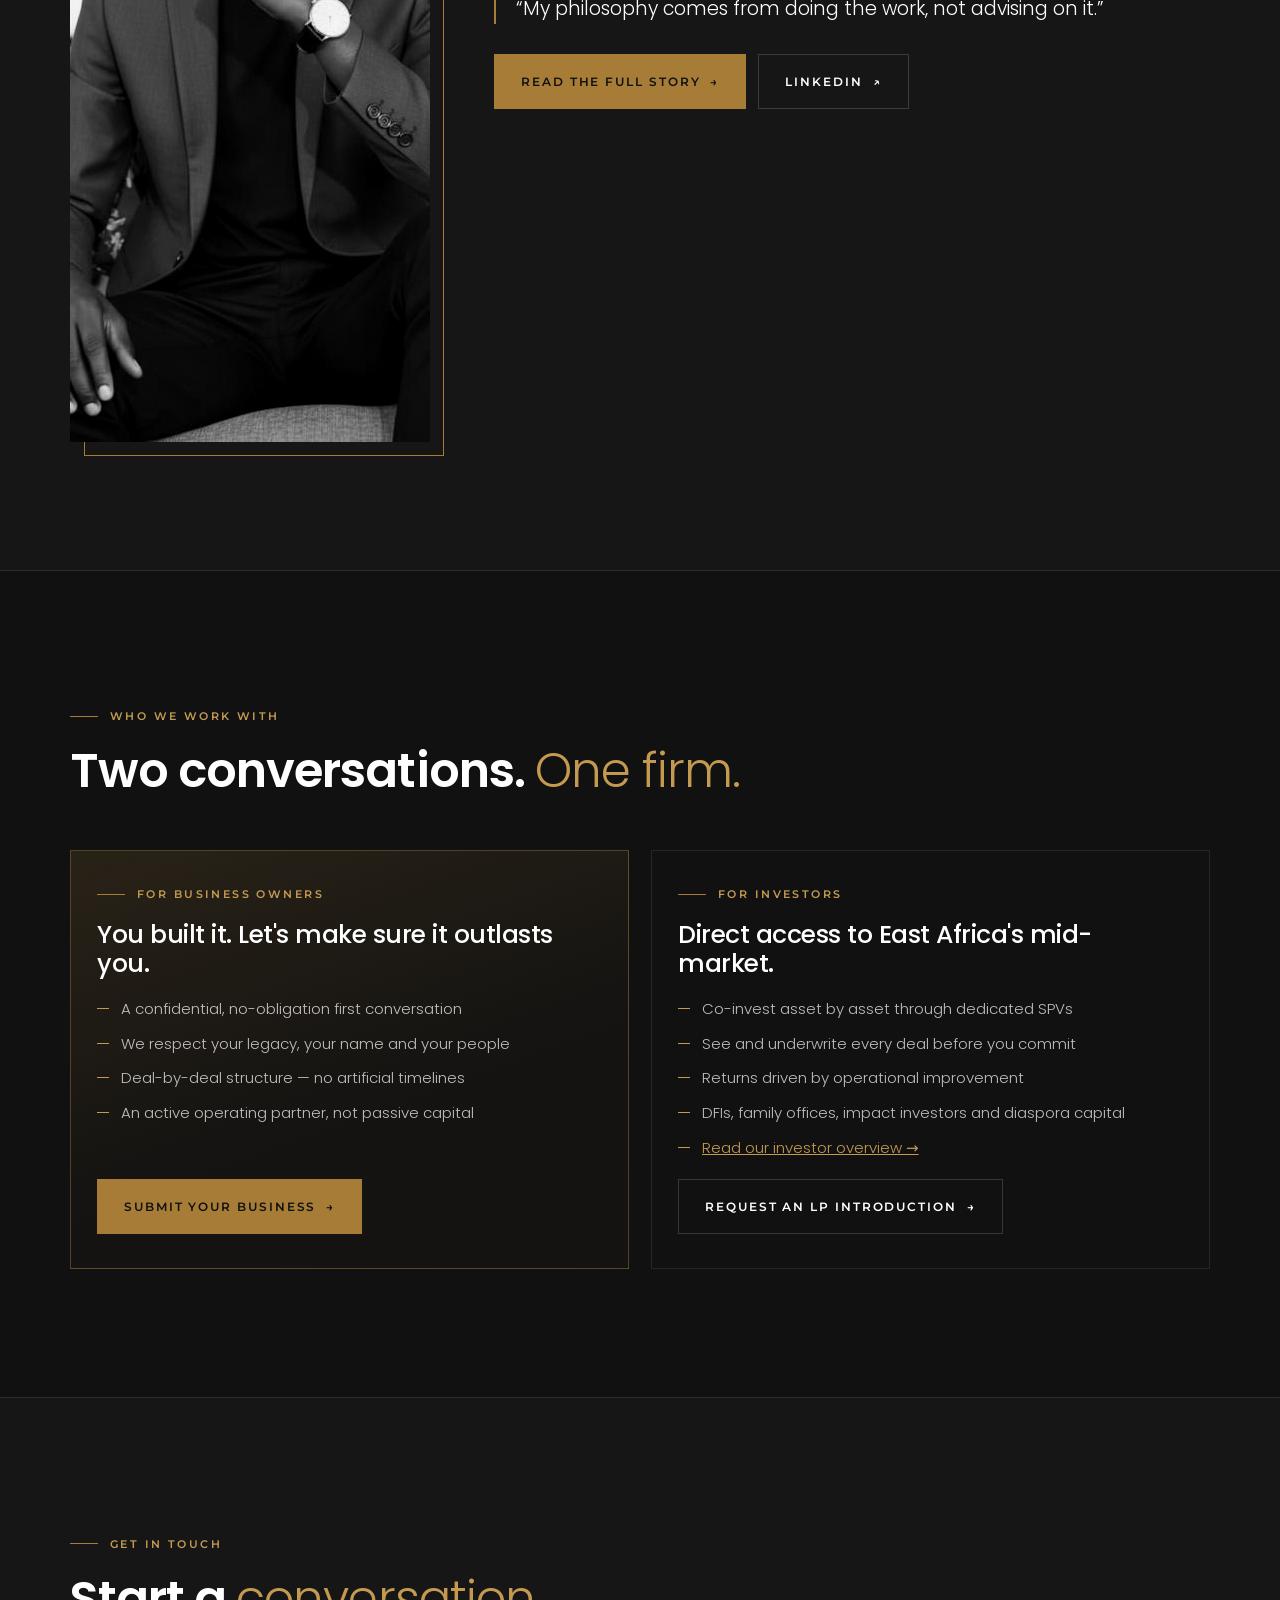
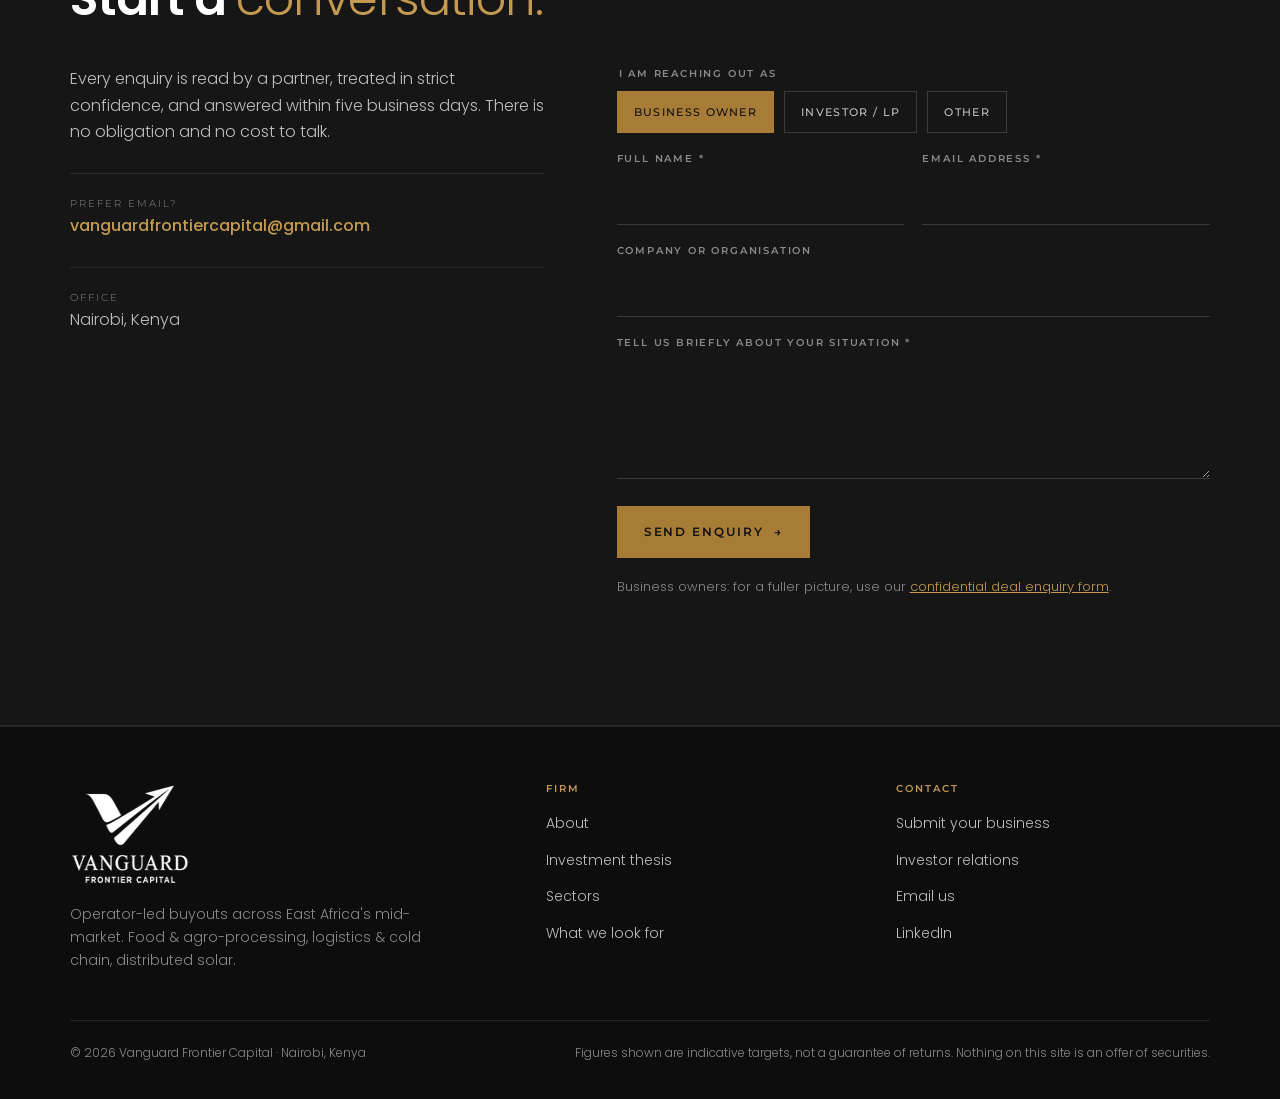
==== commit 86f17148: "Add About page and unify site navigation New /about page: founder's story, operator-led philosophy, " ====
--- a/index.html
+++ b/index.html
@@ -57,10 +57,10 @@
         <span>Vanguard<small>Frontier Capital</small></span>
       </a>
       <nav class="nav-links" aria-label="Main">
+        <a href="/about">About</a>
         <a href="#thesis">Thesis</a>
         <a href="#sectors">Sectors</a>
         <a href="#criteria">What We Look For</a>
-        <a href="#leadership">Leadership</a>
         <a href="/investors">Investor Relations</a>
         <a class="btn btn-solid" href="#contact">Start a Conversation</a>
       </nav>
@@ -68,10 +68,10 @@
     </div>
   </header>
   <div class="mobile-menu" id="mobile-menu">
+    <a href="/about">About</a>
     <a href="#thesis">Thesis</a>
     <a href="#sectors">Sectors</a>
     <a href="#criteria">What We Look For</a>
-    <a href="#leadership">Leadership</a>
     <a href="/investors">Investor Relations</a>
     <a class="btn btn-solid" href="#contact">Start a Conversation</a>
   </div>
@@ -207,6 +207,7 @@
             </div>
             <blockquote>“My philosophy comes from doing the work, not advising on it.”</blockquote>
             <div class="leader-links">
+              <a class="btn btn-solid" href="/about">Read the Full Story <span class="arrow" aria-hidden="true">→</span></a>
               <a class="btn btn-ghost" href="https://ke.linkedin.com/in/caleb-siambi" target="_blank" rel="noopener">LinkedIn <span class="arrow" aria-hidden="true">↗</span></a>
             </div>
           </div>
@@ -305,10 +306,11 @@
         <div>
           <h4>Firm</h4>
           <ul>
+            <li><a href="/about">About</a></li>
             <li><a href="#thesis">Investment thesis</a></li>
             <li><a href="#sectors">Sectors</a></li>
             <li><a href="#criteria">What we look for</a></li>
-            <li><a href="#leadership">Leadership</a></li>
+            
           </ul>
         </div>
         <div>
--- a/assets/css/site.css
+++ b/assets/css/site.css
@@ -428,3 +428,26 @@
 .assure li { display: flex; gap: 12px; color: var(--text-soft); font-size: 15px; }
 .assure svg { flex: 0 0 18px; width: 18px; height: 18px; color: var(--bronze-light); margin-top: 4px; }
 @media (min-width: 1000px) { .enquiry-aside { position: sticky; top: calc(var(--nav-h) + 32px); } }
+
+/* ── About ── */
+.about-hero .wrap { display: grid; gap: 44px; }
+@media (min-width: 960px) { .about-hero .wrap { grid-template-columns: 1.35fr 1fr; gap: 72px; align-items: end; } }
+.about-hero .portrait { max-width: 320px; }
+@media (min-width: 960px) { .about-hero .portrait { max-width: 420px; } }
+.story { max-width: 760px; }
+.story p { color: var(--text-soft); font-size: 17px; }
+.story p + p { margin-top: 20px; }
+.story .drop { font-size: clamp(22px, 4vw, 28px); line-height: 1.45; color: var(--white); font-weight: 300; }
+.story strong { color: var(--white); font-weight: 500; }
+.signature { margin-top: 36px; padding-top: 24px; border-top: 1px solid var(--line); display: flex; align-items: center; gap: 16px; }
+.signature b { display: block; font-weight: 500; }
+.signature span { font-family: var(--label); font-size: 10px; letter-spacing: .18em; text-transform: uppercase; color: var(--bronze-light); font-weight: 600; }
+.reasons { display: grid; gap: 0; margin-top: 44px; border-top: 1px solid var(--line); }
+.reason { display: grid; gap: 10px; padding: 28px 0; border-bottom: 1px solid var(--line); }
+@media (min-width: 860px) { .reason { grid-template-columns: 80px 1fr 1.4fr; gap: 32px; align-items: baseline; } }
+.reason .n { font-family: var(--label); font-size: 12px; letter-spacing: .2em; color: var(--bronze); font-weight: 600; }
+.reason h3 { font-size: 21px; font-weight: 500; }
+.reason p { color: var(--text-soft); font-size: 15px; }
+.closing { text-align: center; }
+.closing .section-title { max-width: 820px; margin-left: auto; margin-right: auto; }
+.closing .hero-ctas { justify-content: center; }
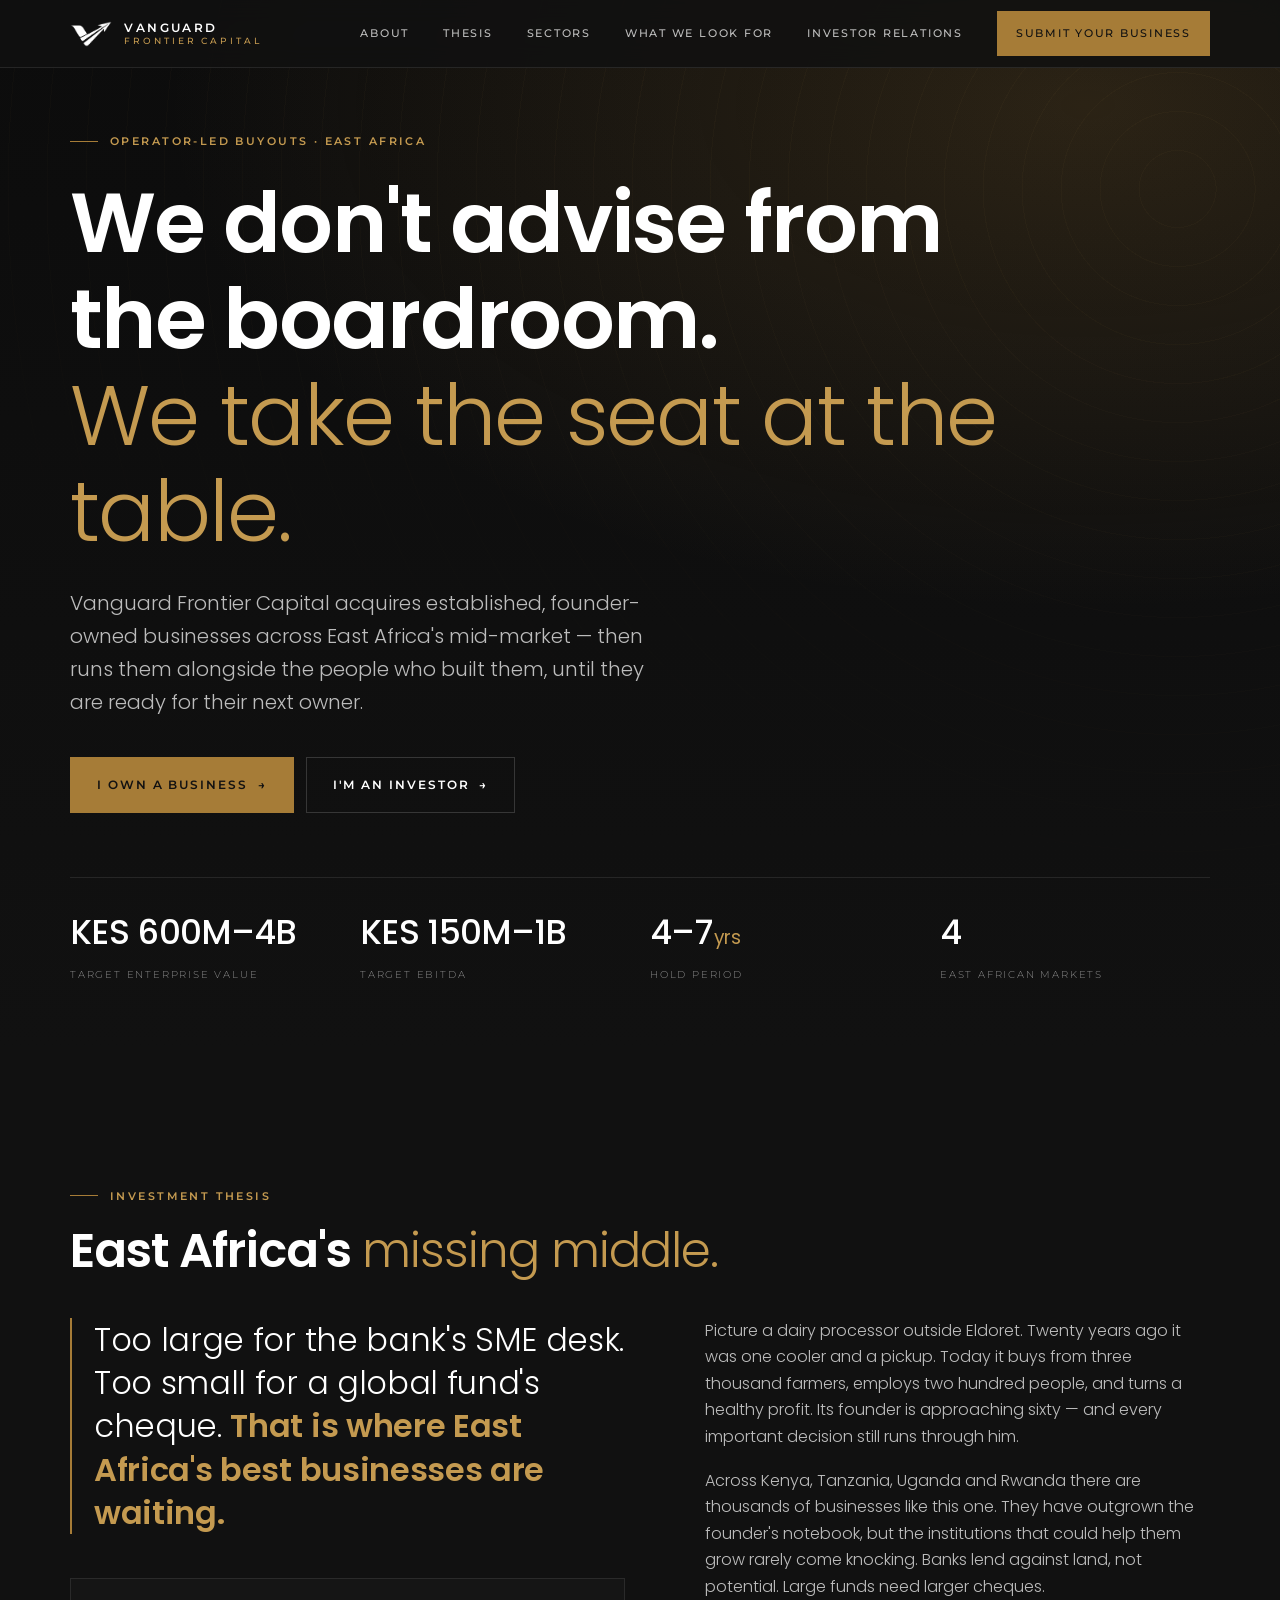
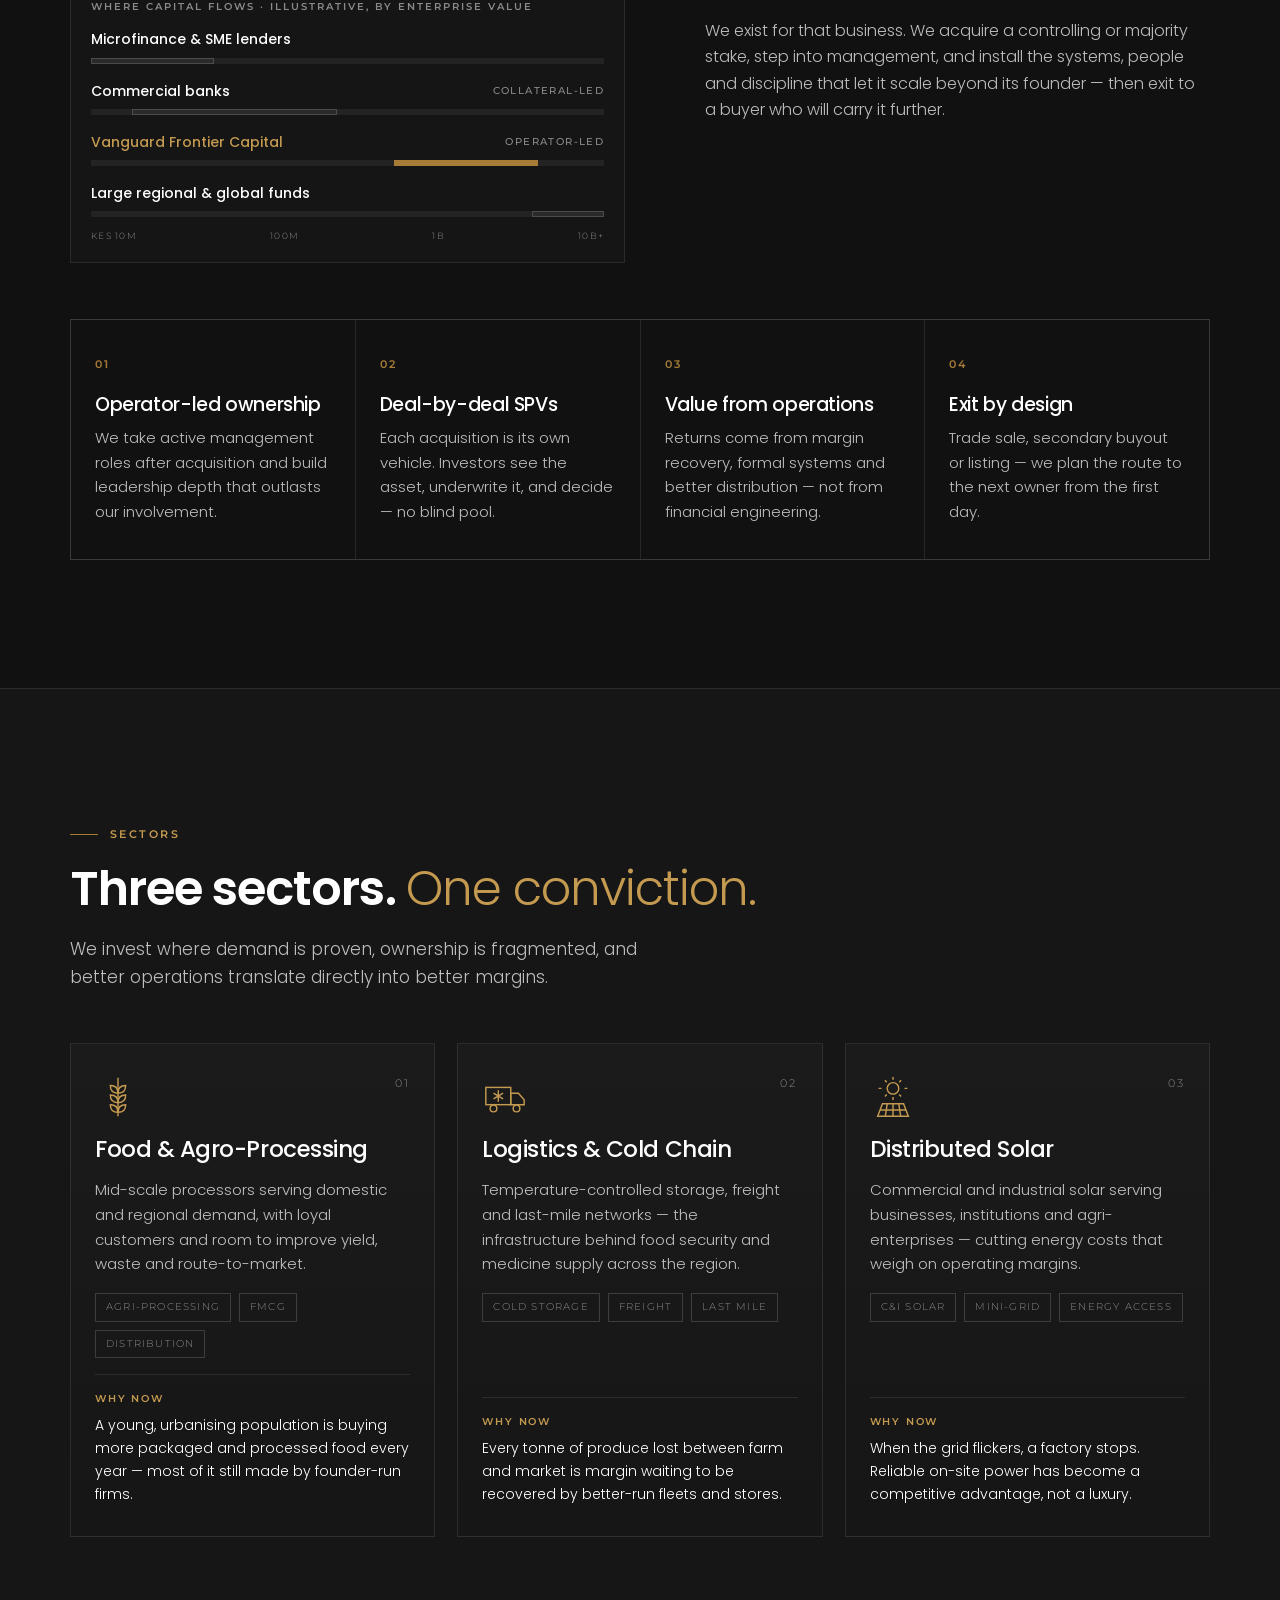
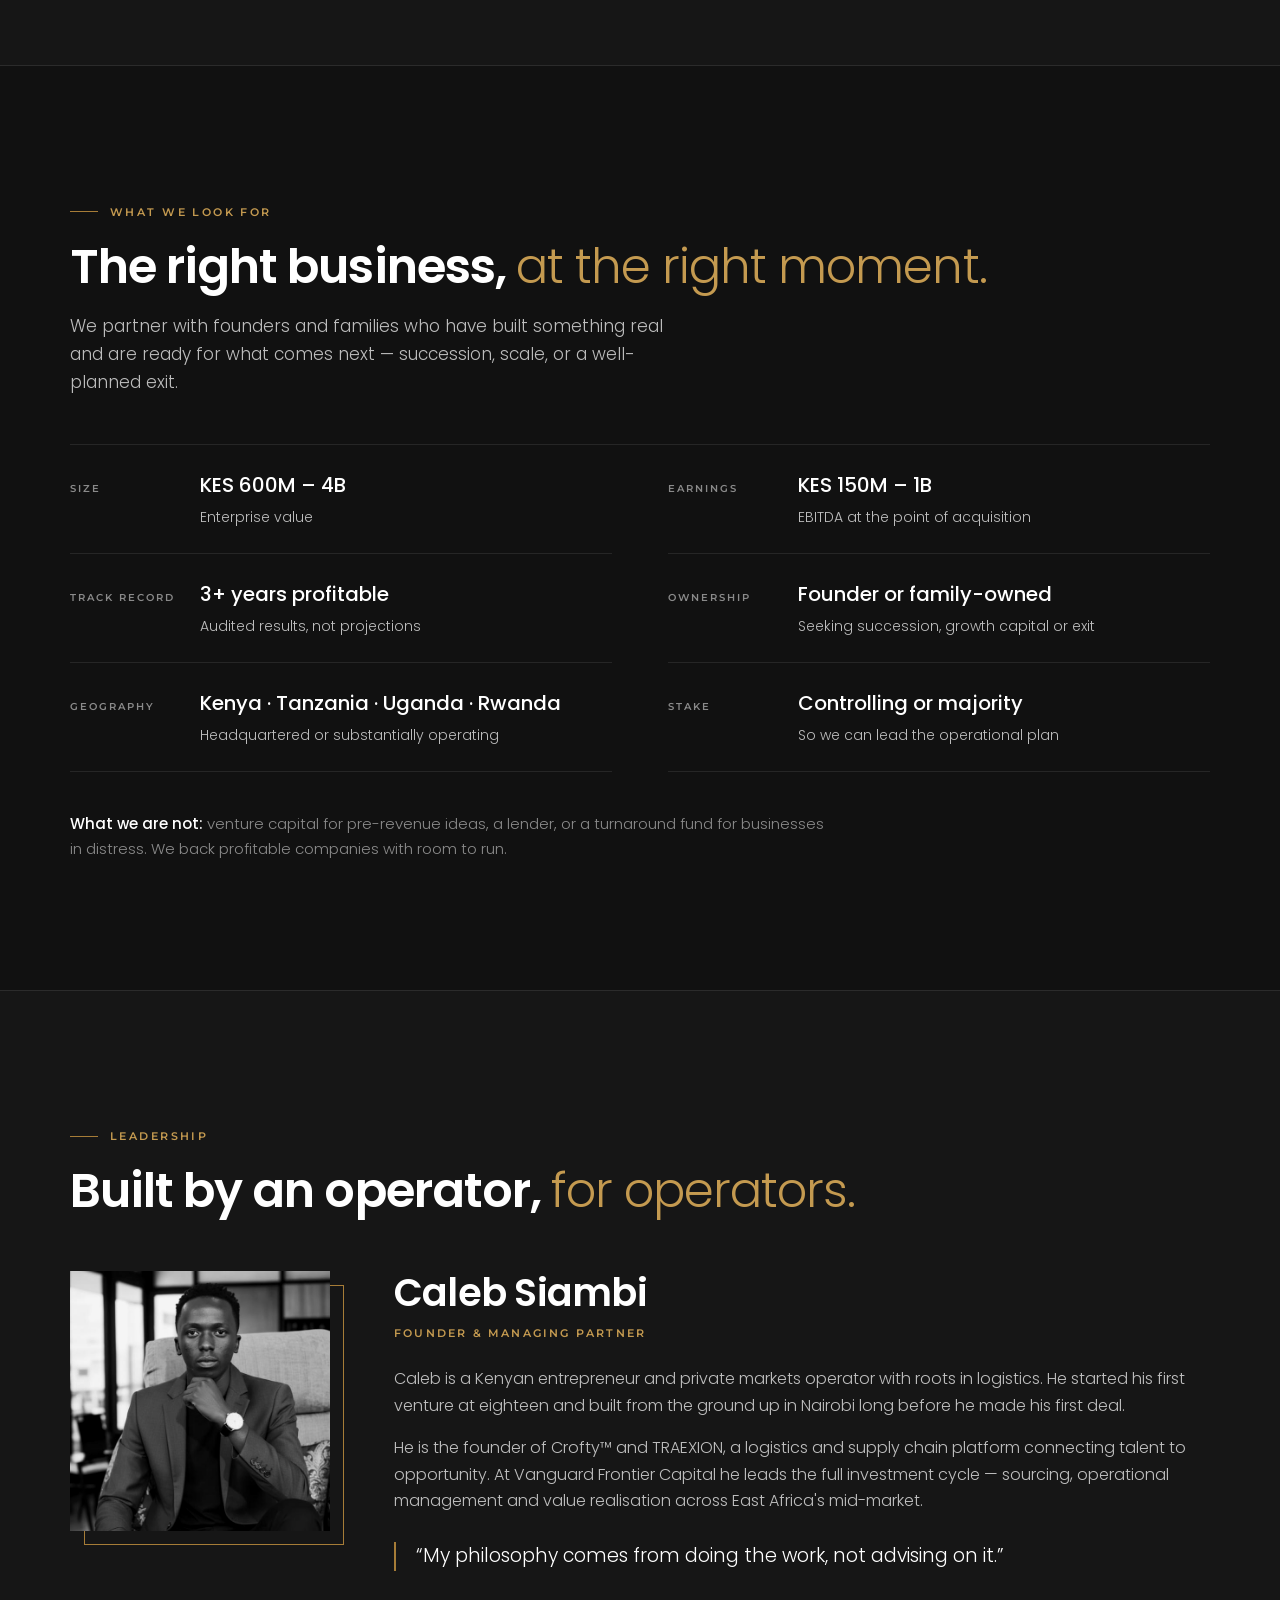
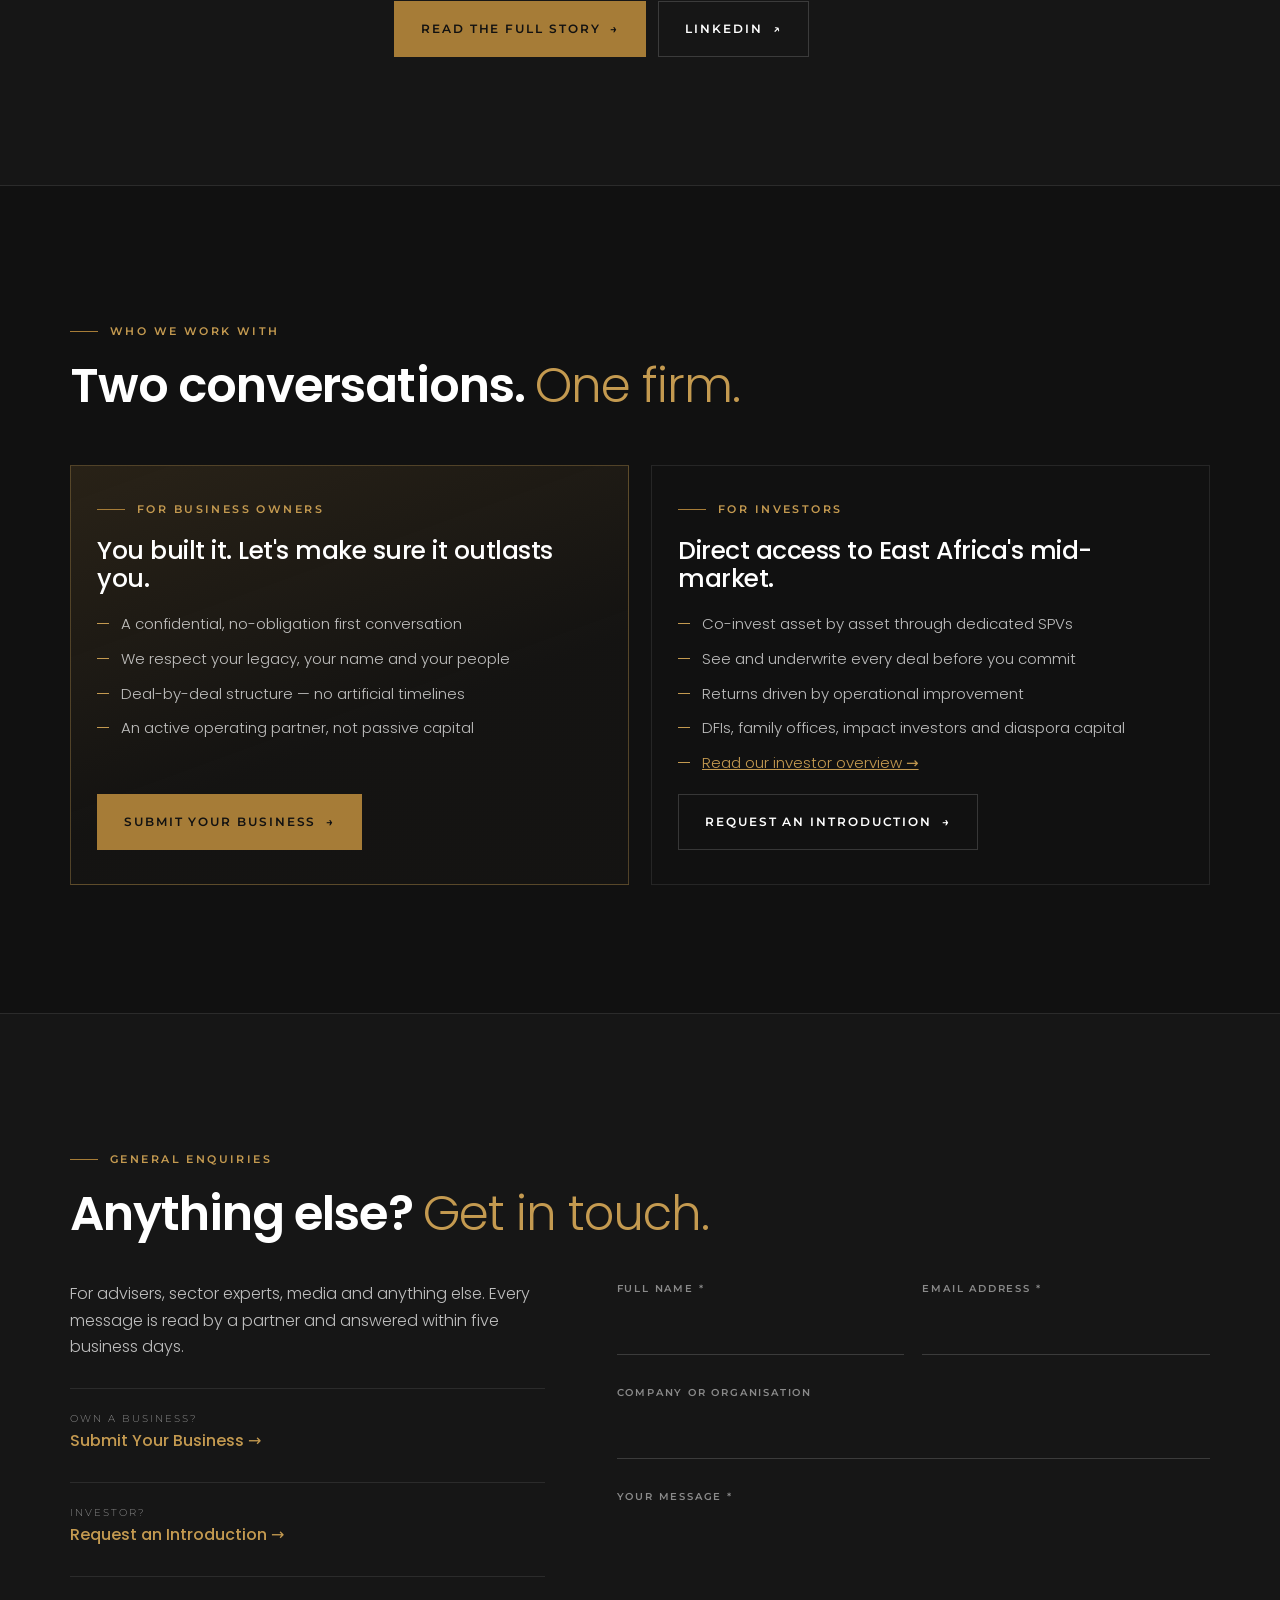
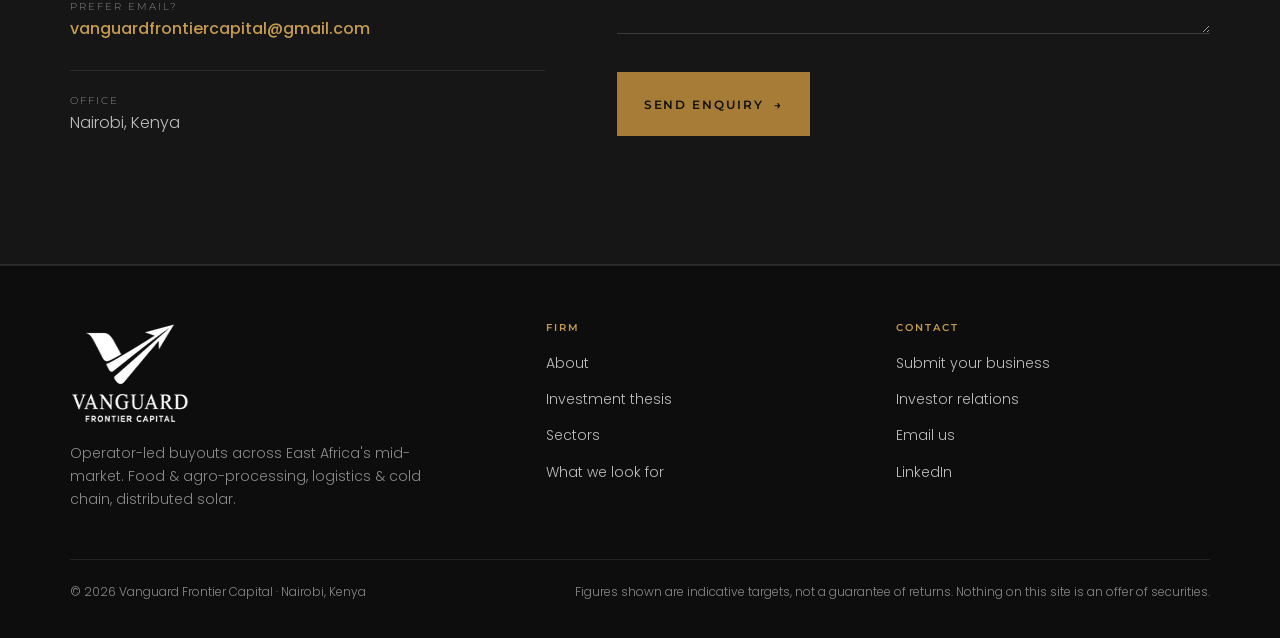
==== commit 8c57711a: "Fix logo text spacing, unify CTAs, narrow homepage form - Brand text now reads 'Vanguard Frontier Ca" ====
--- a/index.html
+++ b/index.html
@@ -54,7 +54,7 @@
     <div class="wrap">
       <a class="brand" href="/" aria-label="Vanguard Frontier Capital — home">
         <img src="/assets/img/vfc-mark.png" alt="" width="106" height="65">
-        <span>Vanguard<small>Frontier Capital</small></span>
+        <span>Vanguard <small>Frontier Capital</small></span>
       </a>
       <nav class="nav-links" aria-label="Main">
         <a href="/about">About</a>
@@ -62,7 +62,7 @@
         <a href="#sectors">Sectors</a>
         <a href="#criteria">What We Look For</a>
         <a href="/investors">Investor Relations</a>
-        <a class="btn btn-solid" href="#contact">Start a Conversation</a>
+        <a class="btn btn-solid" href="/enquire">Submit Your Business</a>
       </nav>
       <button class="nav-toggle" type="button" aria-label="Open menu" aria-expanded="false" aria-controls="mobile-menu"><span></span></button>
     </div>
@@ -73,7 +73,7 @@
     <a href="#sectors">Sectors</a>
     <a href="#criteria">What We Look For</a>
     <a href="/investors">Investor Relations</a>
-    <a class="btn btn-solid" href="#contact">Start a Conversation</a>
+    <a class="btn btn-solid" href="/enquire">Submit Your Business</a>
   </div>
 
   <main id="main">
@@ -242,7 +242,7 @@
               <li>DFIs, family offices, impact investors and diaspora capital</li>
               <li><a href="/investors" style="color:var(--bronze-light)">Read our investor overview →</a></li>
             </ul>
-            <a class="btn btn-ghost" href="/investors#lp-intro">Request an LP Introduction <span class="arrow" aria-hidden="true">→</span></a>
+            <a class="btn btn-ghost" href="/investors#lp-intro">Request an Introduction <span class="arrow" aria-hidden="true">→</span></a>
           </div>
         </div>
       </div>
@@ -251,11 +251,19 @@
     <!-- ─── Contact ─── -->
     <section id="contact" class="section-alt" aria-labelledby="contact-title">
       <div class="wrap">
-        <span class="eyebrow reveal">Get in Touch</span>
-        <h2 class="section-title reveal" id="contact-title">Start a <em>conversation.</em></h2>
+        <span class="eyebrow reveal">General Enquiries</span>
+        <h2 class="section-title reveal" id="contact-title">Anything else? <em>Get in touch.</em></h2>
         <div class="contact-grid">
           <div class="contact-side reveal">
-            <p>Every enquiry is read by a partner, treated in strict confidence, and answered within five business days. There is no obligation and no cost to talk.</p>
+            <p>For advisers, sector experts, media and anything else. Every message is read by a partner and answered within five business days.</p>
+            <div class="direct">
+              <span>Own a business?</span>
+              <a href="/enquire">Submit Your Business →</a>
+            </div>
+            <div class="direct">
+              <span>Investor?</span>
+              <a href="/investors#lp-intro">Request an Introduction →</a>
+            </div>
             <div class="direct">
               <span>Prefer email?</span>
               <a href="mailto:vanguardfrontiercapital@gmail.com">vanguardfrontiercapital@gmail.com</a>
@@ -266,29 +274,19 @@
             </div>
           </div>
           <form class="form reveal" data-enquiry novalidate>
-            <input type="hidden" name="_subject" value="New enquiry — Vanguard Frontier Capital website">
+            <input type="hidden" name="_subject" value="General enquiry — Vanguard Frontier Capital website">
             <input type="hidden" name="_template" value="table">
             <input type="hidden" name="_captcha" value="false">
             <input type="text" name="_honey" class="hp" tabindex="-1" autocomplete="off" aria-hidden="true">
-            <div class="field">
-              <fieldset>
-                <legend>I am reaching out as</legend>
-                <div class="choice">
-                  <label><input type="radio" name="Enquiry type" value="Business Owner" checked><span>Business owner</span></label>
-                  <label><input type="radio" name="Enquiry type" value="Investor / LP"><span>Investor / LP</span></label>
-                  <label><input type="radio" name="Enquiry type" value="Other"><span>Other</span></label>
-                </div>
-              </fieldset>
-            </div>
+            <input type="hidden" name="Enquiry type" value="General enquiry">
             <div class="row">
               <div class="field"><label for="c-name">Full name *</label><input id="c-name" name="Name" autocomplete="name" required></div>
               <div class="field"><label for="c-email">Email address *</label><input id="c-email" name="email" type="email" autocomplete="email" required></div>
             </div>
             <div class="field"><label for="c-org">Company or organisation</label><input id="c-org" name="Organisation" autocomplete="organization"></div>
-            <div class="field"><label for="c-msg">Tell us briefly about your situation *</label><textarea id="c-msg" name="Message" required></textarea></div>
+            <div class="field"><label for="c-msg">Your message *</label><textarea id="c-msg" name="Message" required></textarea></div>
             <div class="form-status" role="status" aria-live="polite"></div>
             <button class="btn btn-solid" type="submit">Send Enquiry <span class="arrow" aria-hidden="true">→</span></button>
-            <p class="form-note">Business owners: for a fuller picture, use our <a href="/enquire" style="color:var(--bronze-light)">confidential deal enquiry form</a>.</p>
           </form>
         </div>
       </div>
@@ -331,14 +329,5 @@
   </footer>
 
   <script src="/assets/js/site.js" defer></script>
-  <script>
-    // Pre-select the enquiry type when a visitor arrives from the owner or investor door
-    document.querySelectorAll('[data-type]').forEach(function (a) {
-      a.addEventListener('click', function () {
-        var r = document.querySelector('input[name="Enquiry type"][value="' + a.dataset.type + '"]');
-        if (r) r.checked = true;
-      });
-    });
-  </script>
 </body>
 </html>
--- a/assets/css/site.css
+++ b/assets/css/site.css
@@ -213,9 +213,10 @@
 
 /* ── Leadership ── */
 .leader { display: grid; gap: 36px; margin-top: 52px; }
-@media (min-width: 860px) { .leader { grid-template-columns: 360px 1fr; gap: 64px; align-items: start; } }
+@media (min-width: 860px) { .leader { grid-template-columns: 260px 1fr; gap: 64px; align-items: start; } }
 .portrait { position: relative; isolation: isolate; }
-.portrait img { width: 100%; aspect-ratio: 4 / 5; object-fit: cover; object-position: center 20%; filter: grayscale(1) contrast(1.06) brightness(.96); }
+.leader .portrait { max-width: 260px; }
+.portrait img { width: 100%; height: auto; aspect-ratio: 1 / 1; object-fit: cover; object-position: center top; filter: grayscale(1) contrast(1.06) brightness(.96); }
 .portrait::after { content: ''; position: absolute; inset: 14px -14px -14px 14px; border: 1px solid var(--bronze); z-index: -1; }
 .leader h3 { font-size: clamp(28px, 5vw, 38px); font-weight: 600; }
 .leader .role { font-family: var(--label); font-size: 11px; letter-spacing: .2em; text-transform: uppercase; color: var(--bronze-light); margin-top: 10px; font-weight: 600; }
